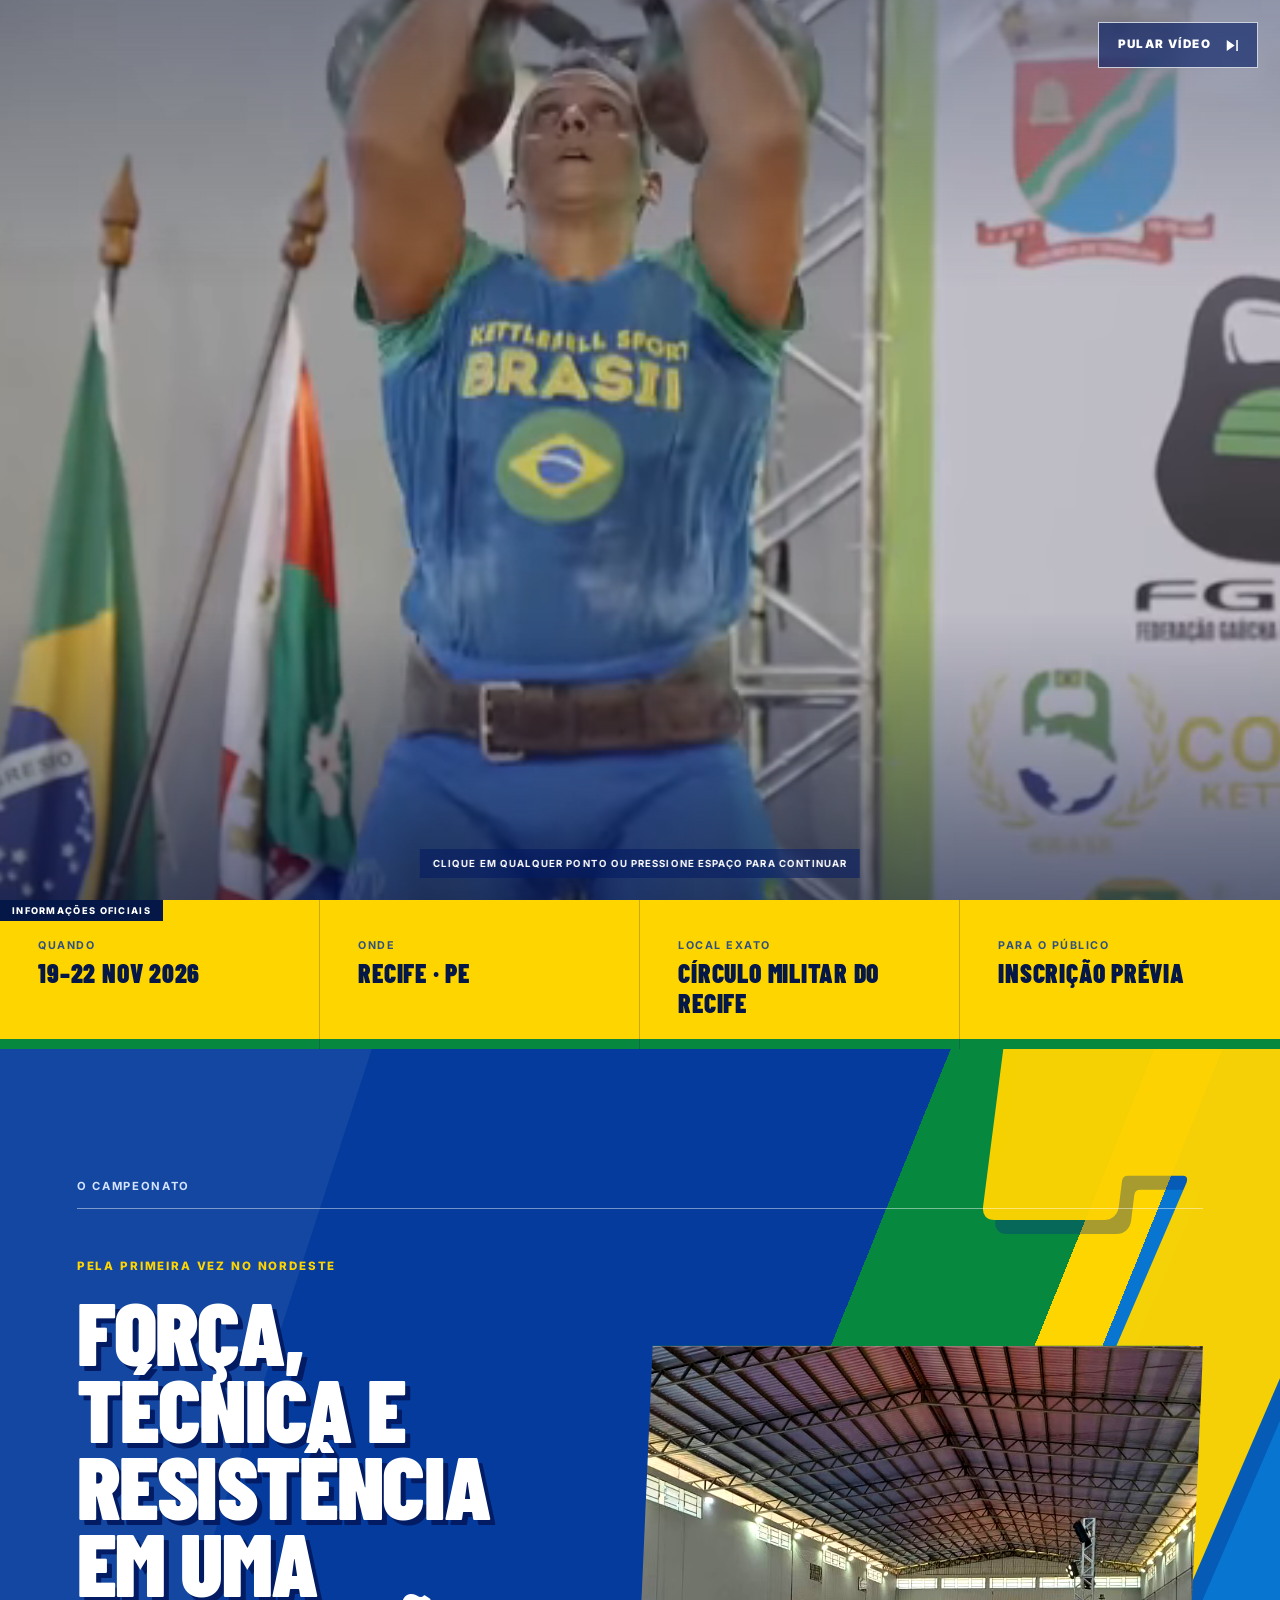
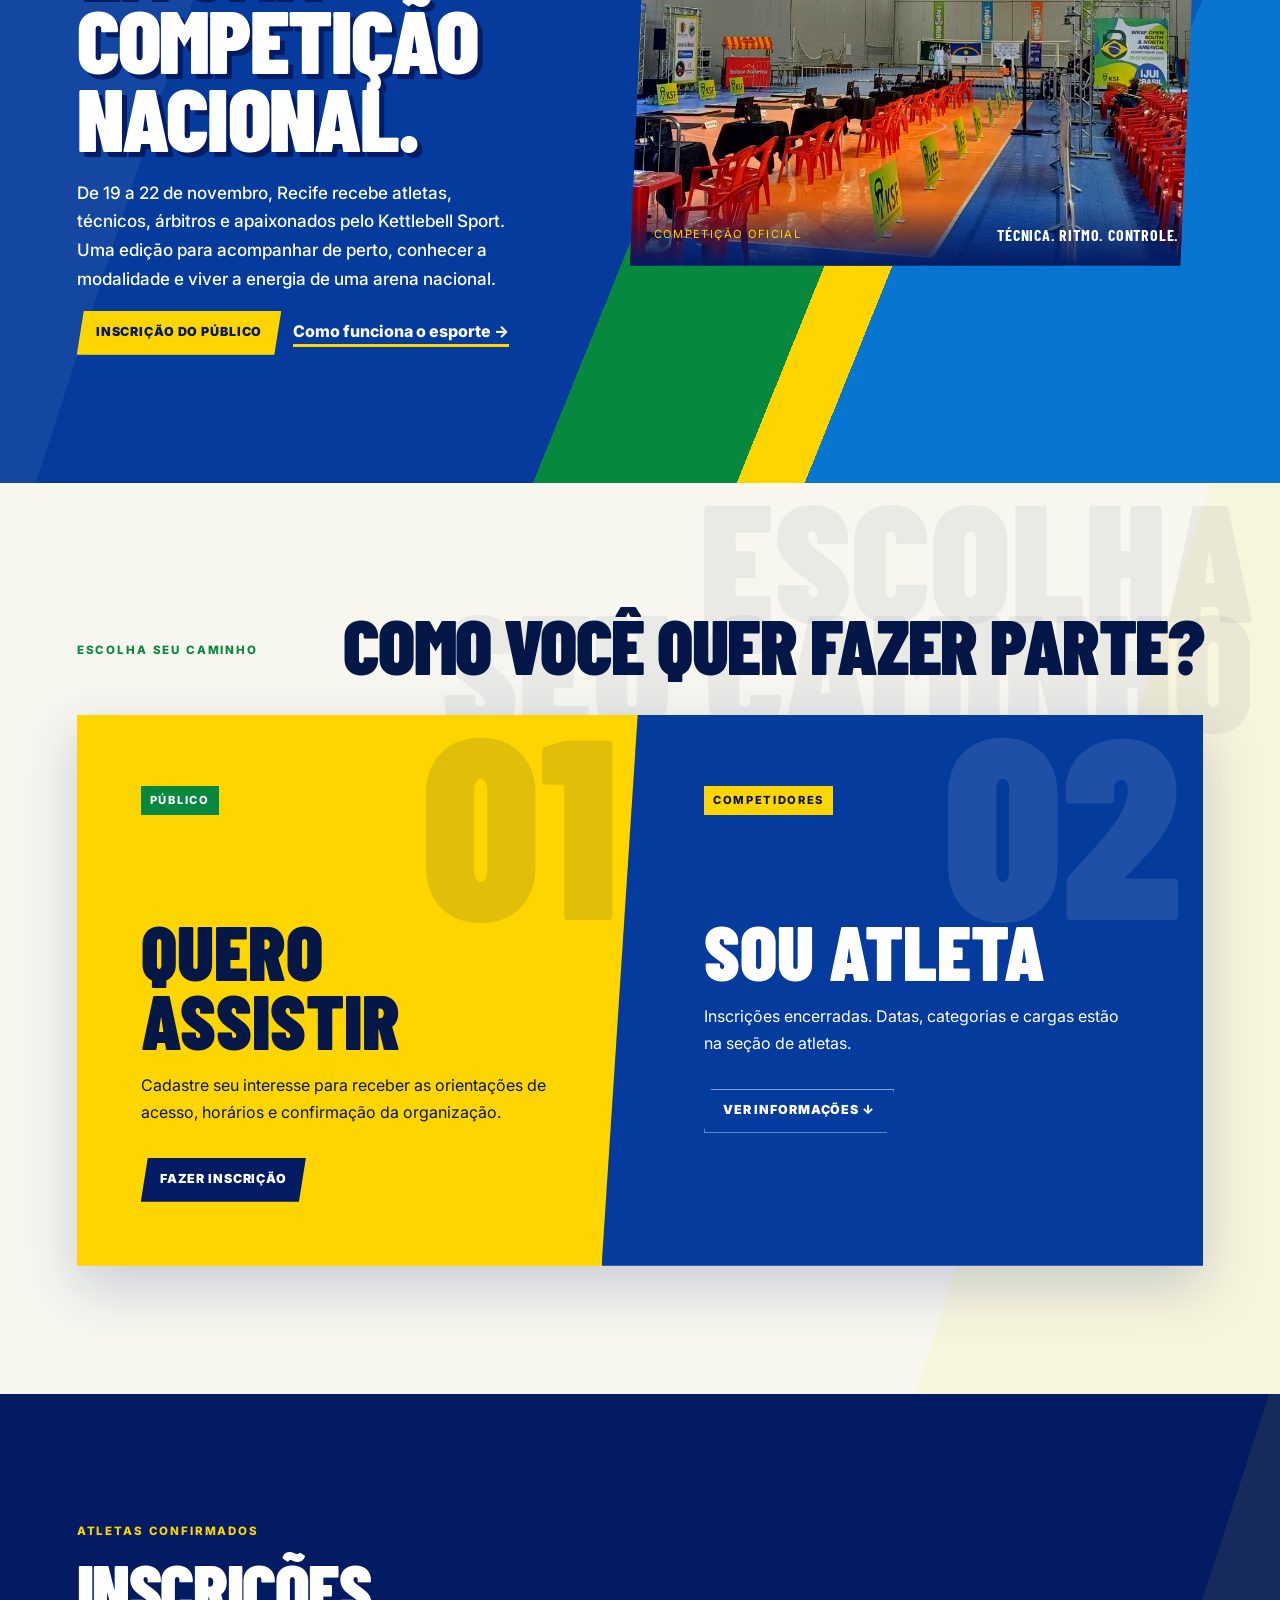
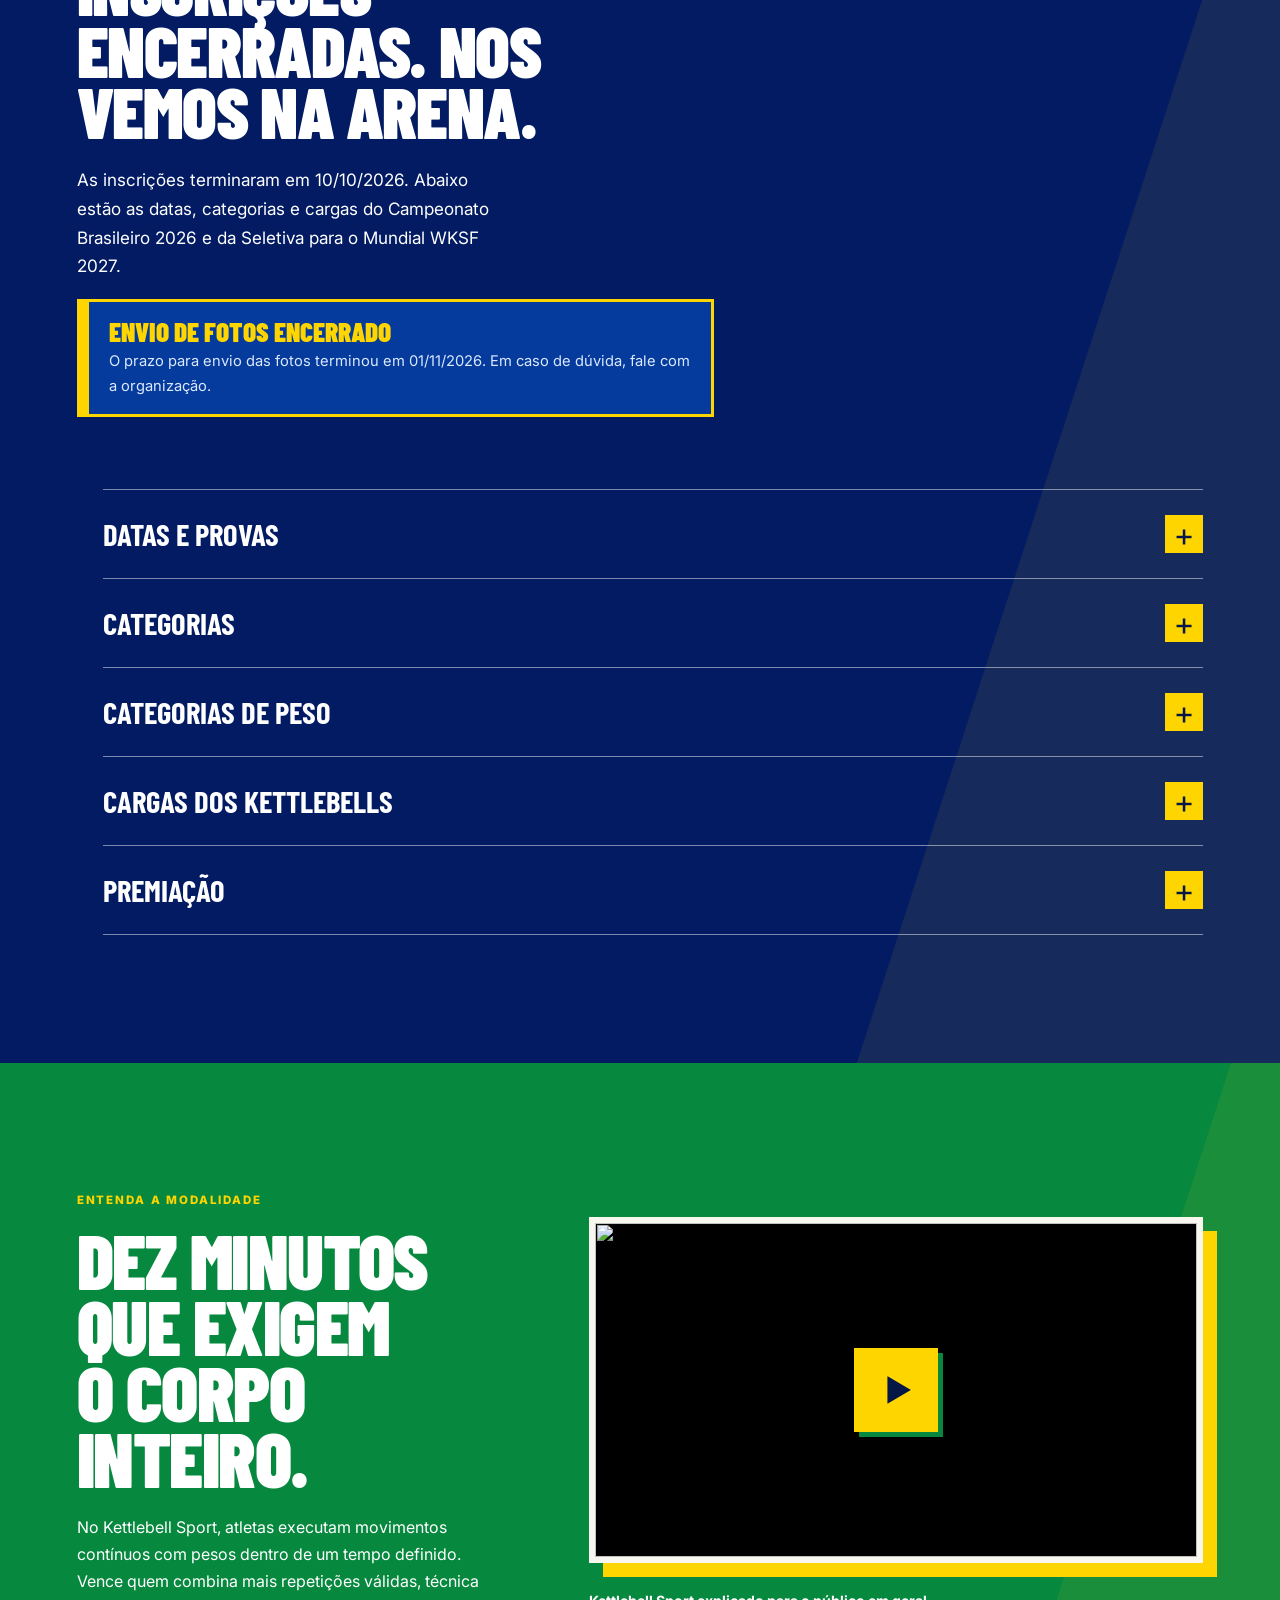
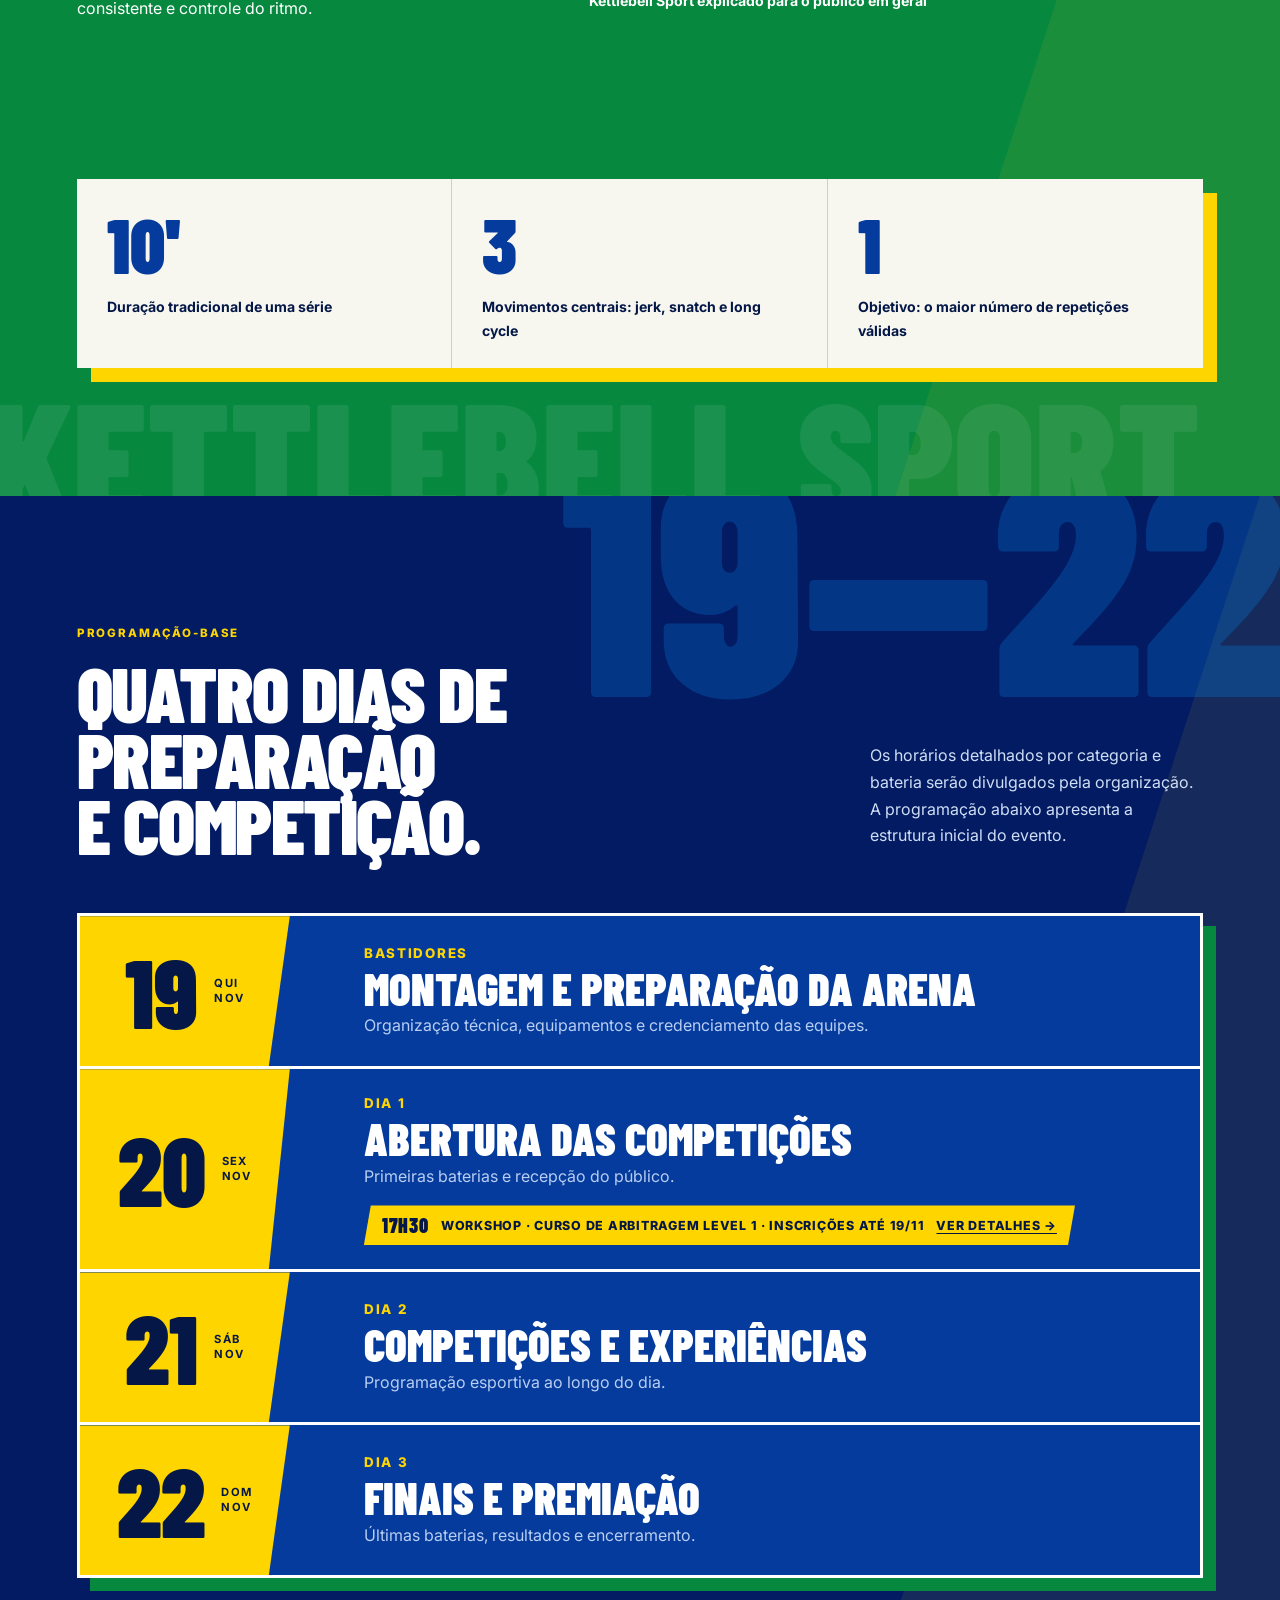
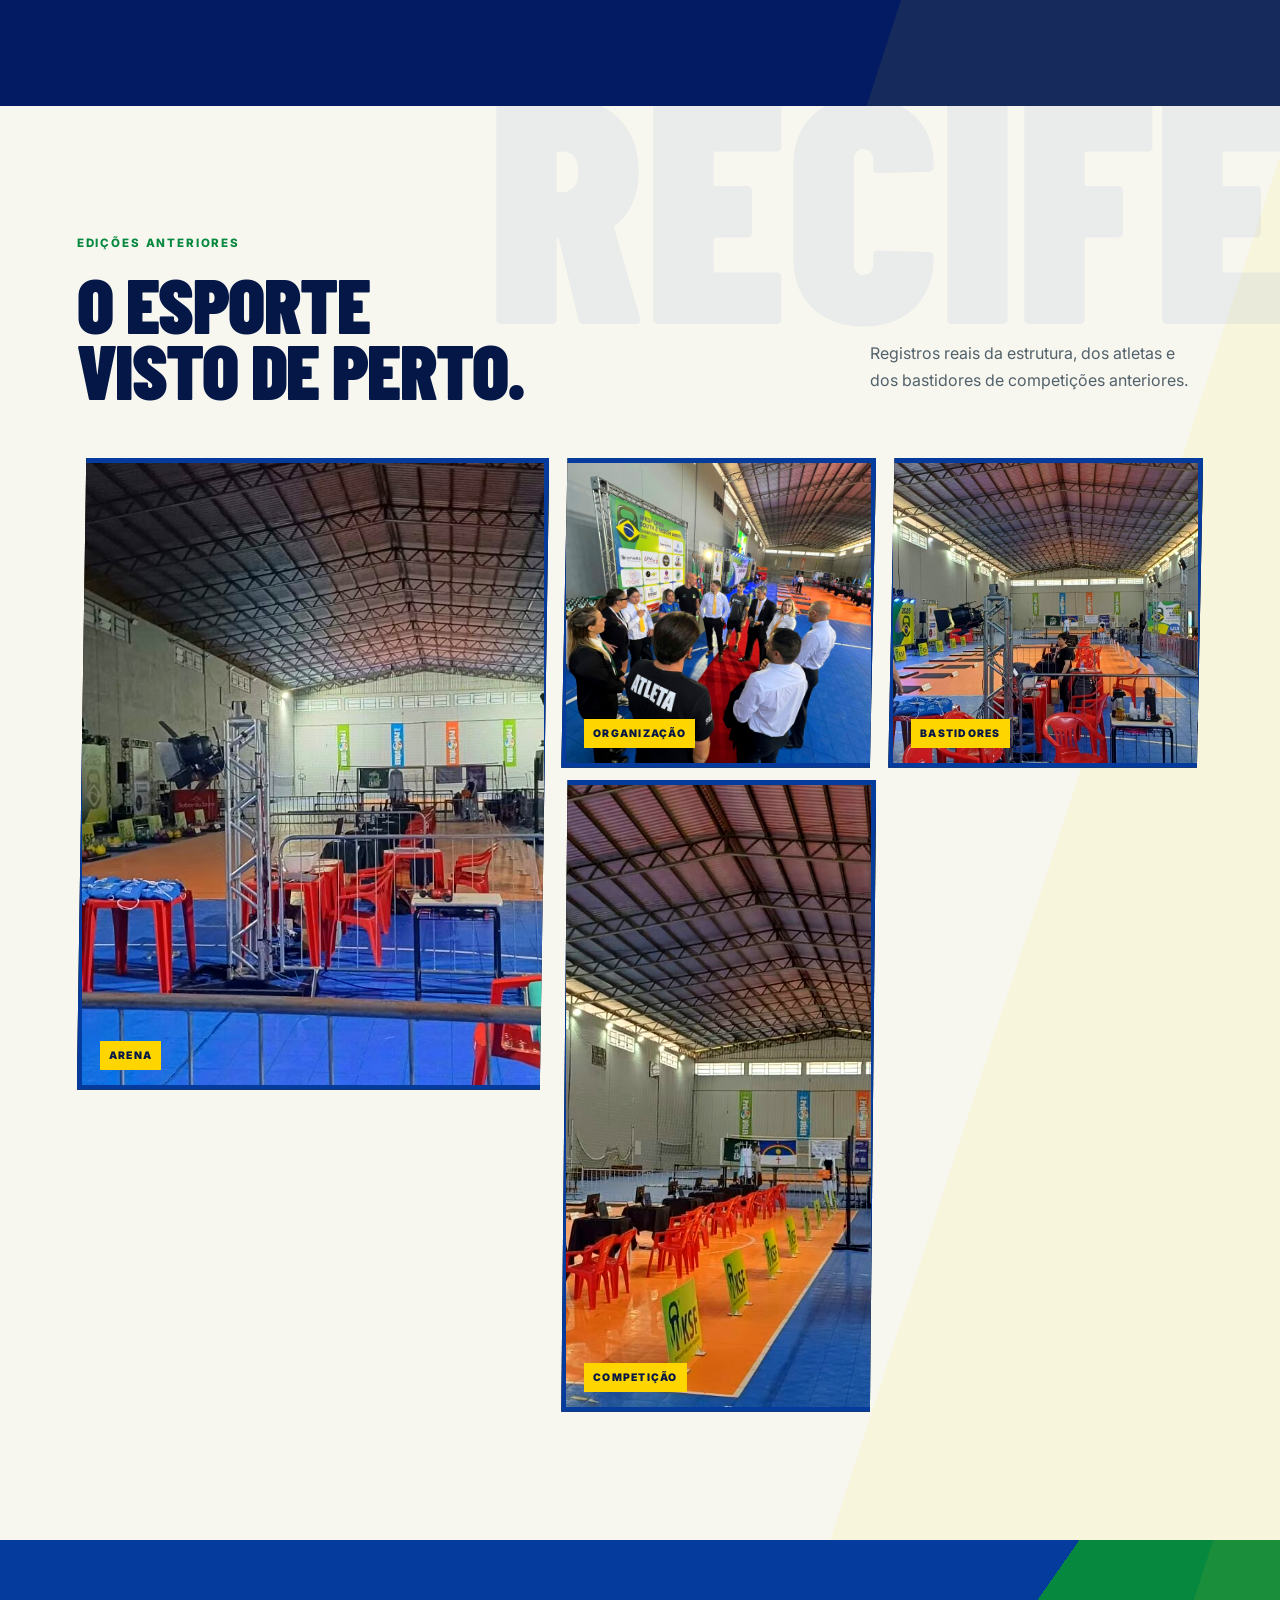
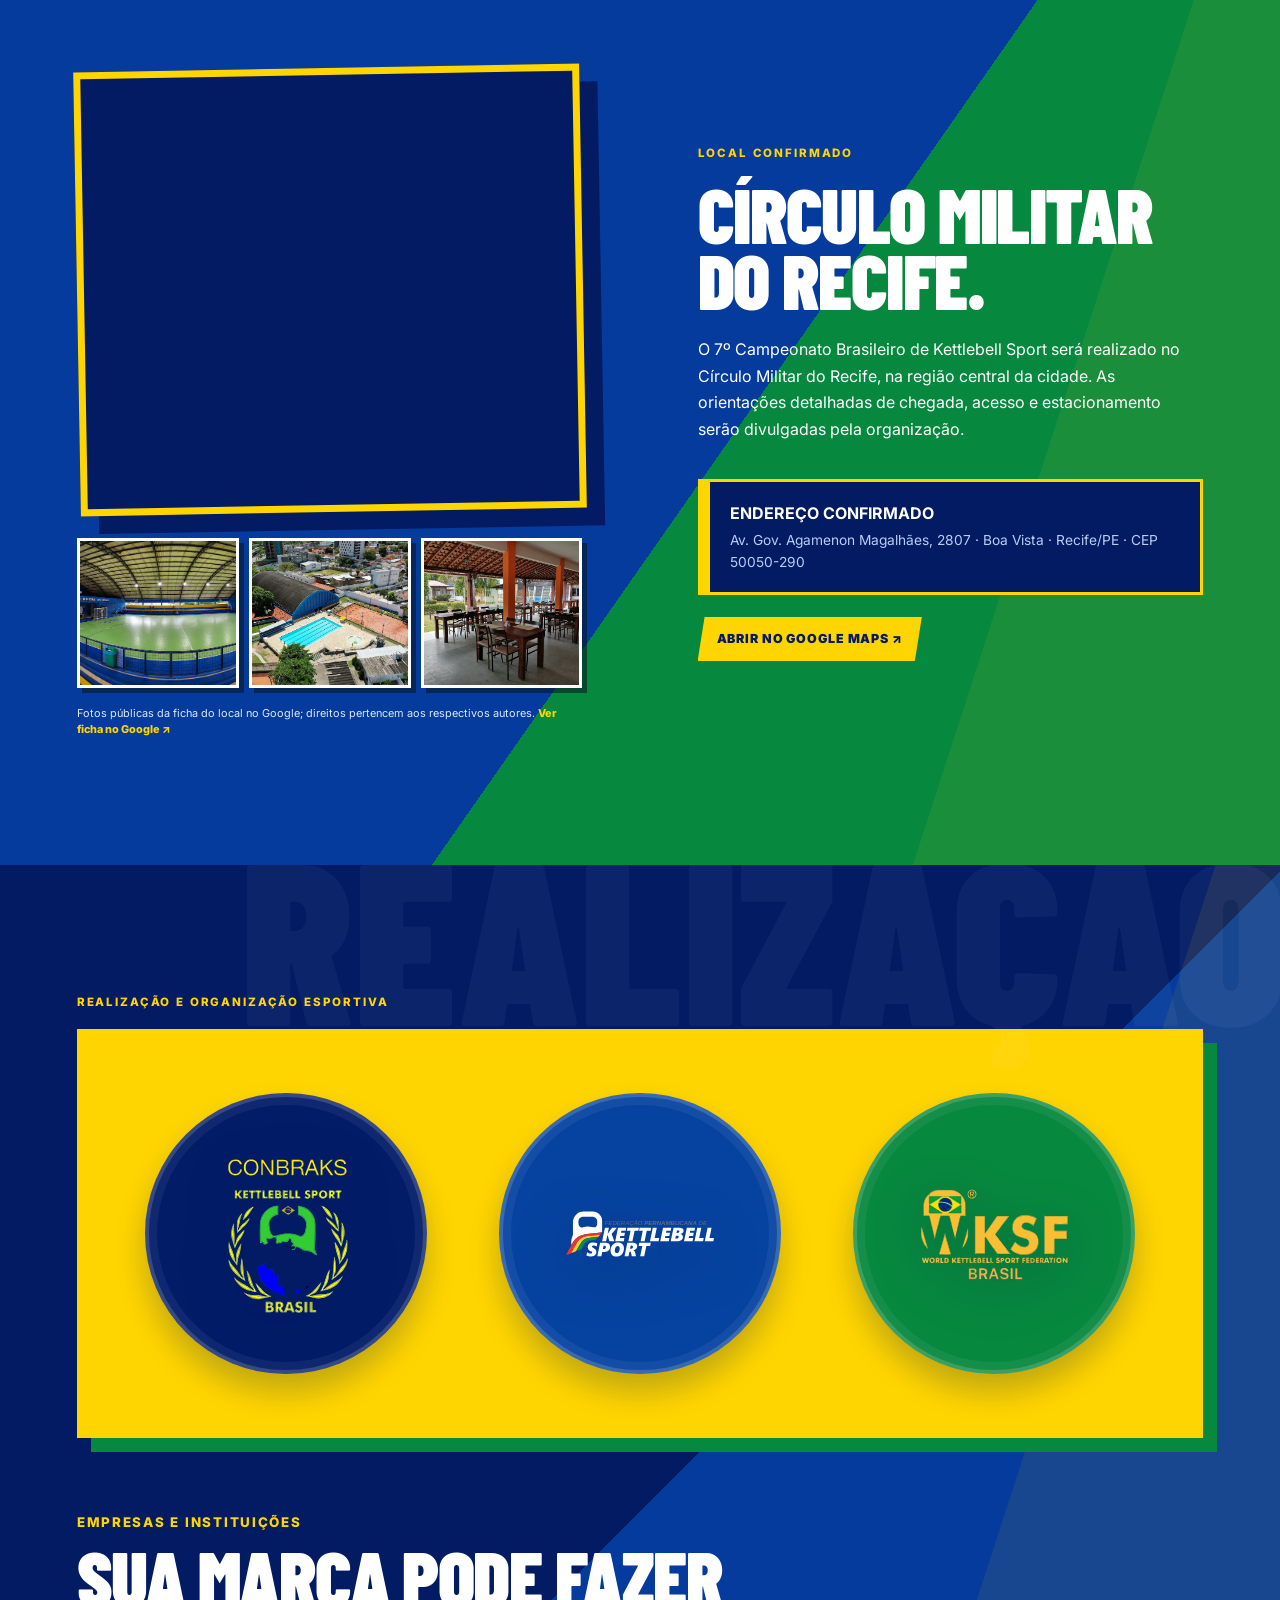
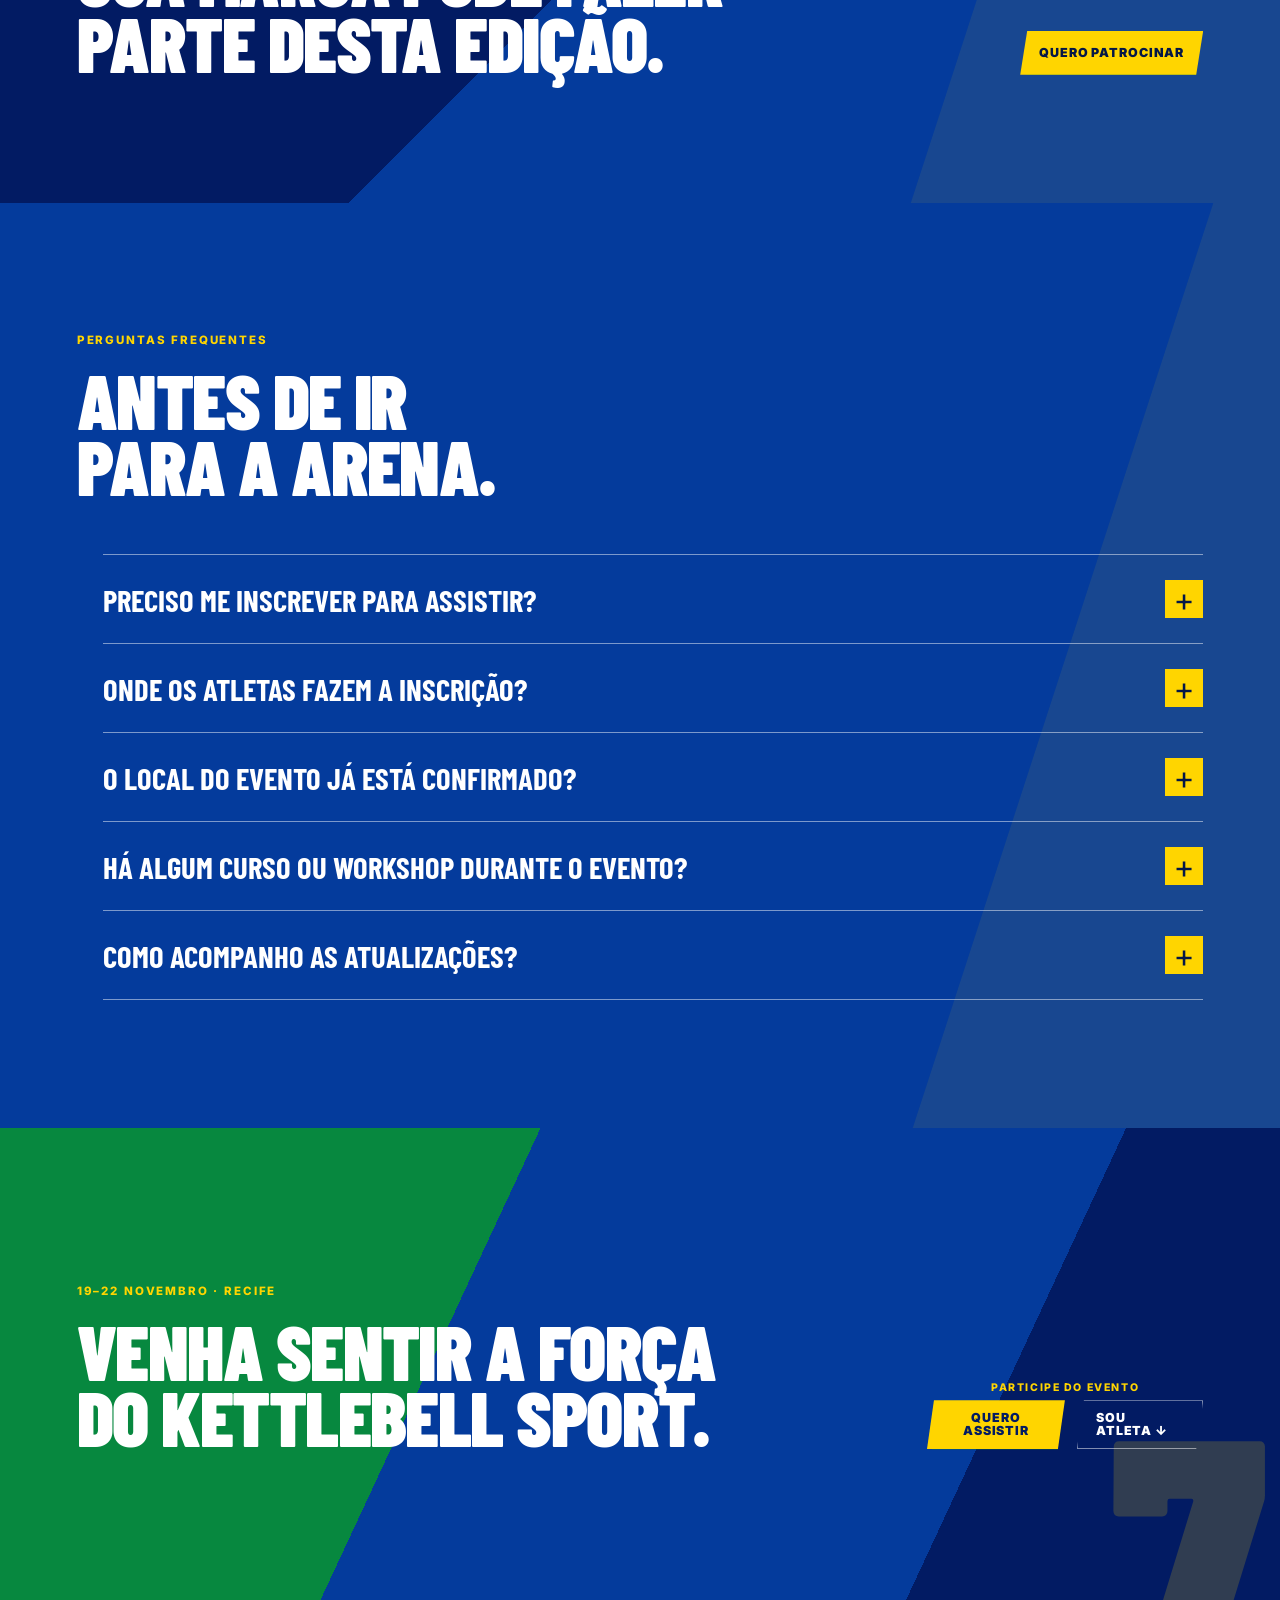
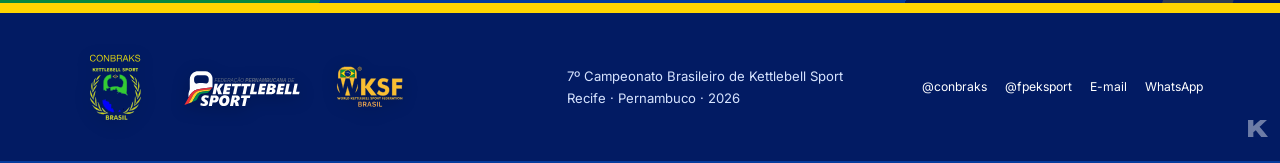
==== index.html @ 19384468 "update" ====
<!doctype html>
<html lang="pt-BR">
<head>
  <meta charset="utf-8">
  <meta name="viewport" content="width=device-width, initial-scale=1, viewport-fit=cover">
  <meta name="theme-color" content="#043b9c">
  <meta name="description" content="Site oficial do 7º Campeonato Brasileiro de Kettlebell Sport — Recife, 19 a 22 de novembro de 2026.">
  <title>7º Campeonato Brasileiro de Kettlebell Sport | Recife 2026</title>
  <link rel="preconnect" href="https://fonts.googleapis.com">
  <link rel="preconnect" href="https://fonts.gstatic.com" crossorigin>
  <link href="https://fonts.googleapis.com/css2?family=Barlow+Condensed:wght@500;600;700;800;900&family=Inter:wght@400;500;600;700&display=swap" rel="stylesheet">
  <link rel="preload" as="image" href="assets/opening/background.webp" fetchpriority="high">
  <link rel="preload" as="image" href="assets/opening/background-foreground-transparent.webp">
  <link rel="preload" as="image" href="assets/opening/otimizados/01-titulo.png">
  <link rel="icon" type="image/svg+xml" href="data:image/svg+xml,%3Csvg xmlns='http://www.w3.org/2000/svg' viewBox='0 0 64 64'%3E%3Crect width='64' height='64' rx='12' fill='%2307141f'/%3E%3Cpath d='M15 14h36L31 52H18l17-27H15z' fill='%23ffd20a'/%3E%3C/svg%3E">
  <link rel="stylesheet" href="styles.css?v=20261026a">
  <script>document.documentElement.classList.add('js');
  // Ao atualizar a página (F5), sempre volta para o topo.
  try {
    if ('scrollRestoration' in history) history.scrollRestoration = 'manual';
    var nav = performance.getEntriesByType('navigation')[0];
    if (nav && nav.type === 'reload') {
      if (location.hash) history.replaceState(null, '', location.pathname + location.search);
      window.scrollTo(0, 0);
      window.addEventListener('load', function () { window.scrollTo(0, 0); });
    }
  } catch (_) {}
  </script>
</head>
<body class="intro-active">
  <section class="video-intro" id="videoIntro" aria-label="Vídeo de introdução do evento">
    <video class="video-intro__media" id="videoIntroMedia" autoplay muted loop playsinline preload="auto">
      <source src="assets/videos/intro-hero.webm" type="video/webm">
      <source src="assets/videos/intro-hero.mp4" type="video/mp4">
    </video>
    <div class="video-intro__shade" aria-hidden="true"></div>
    <button class="video-intro__skip" id="videoIntroSkip" type="button" aria-label="Pular vídeo de introdução">
      <span>Pular vídeo</span>
      <svg viewBox="0 0 24 24" aria-hidden="true"><path d="M6 5v14l10-7zM18 5h2v14h-2z"/></svg>
    </button>
    <p class="video-intro__hint">Clique em qualquer ponto ou pressione espaço para continuar</p>
  </section>
  <a class="skip-link" href="#conteudo">Pular para o conteúdo</a>

  <header class="site-header" id="siteHeader" data-tone="white">
    <button class="menu-toggle" type="button" aria-expanded="false" aria-controls="siteNav"><span></span><span></span><span></span><span class="sr-only">Abrir menu</span></button>
    <nav class="site-nav" id="siteNav" aria-label="Navegação principal">
      <a href="#evento">O evento</a>
      <a href="#entenda">Entenda a modalidade</a>
      <a href="#programacao">Programação</a>
      <a href="#experiencias" hidden data-temp-hidden>Experiências</a>
      <a href="#local">Local</a>
      <a href="#duvidas">Dúvidas</a>
    </nav>
    <div class="header-participation">
      <span class="participation-label">Participe do evento</span>
      <div class="header-actions">
        <button class="button button--yellow" type="button" data-open-registration>Quero assistir</button>
        <a class="button button--ghost" href="#atletas">Sou atleta ↓</a>
      </div>
    </div>
  </header>

  <section class="opening" id="inicio" aria-labelledby="event-title" data-header-tone="blue">
    <h1 id="event-title" class="sr-only">7º Campeonato Brasileiro de Kettlebell Sport</h1>
    <p class="sr-only">Recife, a capital do Kettlebell Sport 2026. De 19 a 22 de novembro de 2026, em Recife, Pernambuco.</p>

    <img class="opening__visual" src="assets/opening/background.webp" alt="Vista aérea do centro histórico do Recife e do Rio Capibaribe ao entardecer" width="3840" height="2160" fetchpriority="high" decoding="sync">
    <video class="opening__video" id="openingVideo" muted loop playsinline preload="auto" aria-hidden="true">
      <source src="assets/videos/intro-hero.webm" type="video/webm">
      <source src="assets/videos/intro-hero.mp4" type="video/mp4">
    </video>
    <img class="opening__foreground" src="assets/opening/background-foreground-transparent.webp" alt="" width="3840" height="2160" aria-hidden="true" decoding="async">
    <div class="opening__water" aria-hidden="true"><span></span><i></i></div>

      <button class="opening__sponsor-tab" type="button" data-open-sponsor aria-haspopup="dialog" aria-label="Patrocinador e expositor">
        <span class="opening__sponsor-tab__handle" aria-hidden="true">◂</span>
        <span class="opening__sponsor-tab__label">PATROCINADOR / EXPOSITOR</span>
      </button>

      <button class="opening__workshop-tab" type="button" data-open-workshop aria-haspopup="dialog" aria-label="Workshop de arbitragem CONBRAKS Level 1">
        <span class="opening__workshop-tab__label">WORKSHOP · ARBITRAGEM</span>
        <span class="opening__workshop-tab__handle" aria-hidden="true">▸</span>
      </button>

    <div class="opening__stage">
      <div class="opening__layer opening__layer--title" aria-hidden="true"><img src="assets/opening/otimizados/01-titulo.png" alt="" width="1278" height="373"></div>
      <div class="opening__shimmer" aria-hidden="true"><img src="assets/opening/otimizados/01-titulo.png" alt="" width="1278" height="373"></div>
      <div class="opening__layer opening__layer--city" aria-hidden="true"><img src="assets/opening/otimizados/02-recife-capital.png" alt="" width="596" height="130"></div>
      <div class="opening__layer opening__layer--date" aria-hidden="true"><img src="assets/opening/otimizados/03-data-evento.png" alt="" width="408" height="132"></div>
      <div class="opening__layer opening__layer--place" aria-hidden="true"><span class="opening__place-label">CÍRCULO MILITAR DO RECIFE</span></div>
      <a class="opening__layer opening__layer--url opening__url-link" href="https://www.conbraks.com.br/" target="_blank" rel="noopener" aria-label="Acessar o site CONBRAKS"><img src="assets/opening/otimizados/05-url-conbraks.png" alt="CONBRAKS.com.br" width="481" height="65"></a>
      <button class="opening__layer opening__layer--compass opening__info-trigger" type="button" tabindex="-1" aria-hidden="true" aria-label="Mostrar Recife, capital do Kettlebell Sport"><img src="assets/opening/otimizados/07-icone-rosa-dos-ventos.png" alt="" width="141" height="127"></button>
      <button class="opening__layer opening__layer--calendar opening__info-trigger" type="button" tabindex="-1" aria-hidden="true" aria-label="Mostrar a data do evento"><img src="assets/opening/otimizados/08-icone-calendario.png" alt="" width="121" height="116"></button>
      <button class="opening__layer opening__layer--pin opening__info-trigger" type="button" tabindex="-1" aria-hidden="true" aria-label="Mostrar o local do evento"><img src="assets/opening/otimizados/09-icone-localizacao.png" alt="" width="86" height="114"></button>
      <button class="opening__layer opening__layer--globe opening__info-trigger" type="button" tabindex="-1" aria-hidden="true" aria-label="Mostrar o endereço do evento"><img src="assets/opening/otimizados/10-icone-globo.png" alt="" width="104" height="111"></button>
      <div class="opening__cta" aria-label="Participe do evento">
        <button class="button button--yellow" type="button" data-open-registration>Quero assistir</button>
        <a class="button button--ghost" href="#atletas">Sou atleta ↓</a>
      </div>
      <a class="opening__enter" href="#conteudo"><span>Conheça o evento</span><b aria-hidden="true">↓</b></a>
    </div>
  </section>

  <main id="conteudo">
    <section class="event-strip" aria-label="Informações principais" data-header-tone="blue">
      <div><small>Quando</small><strong>19–22 NOV 2026</strong></div>
      <div><small>Onde</small><strong>RECIFE · PE</strong></div>
      <div><small>Local exato</small><strong>CÍRCULO MILITAR DO RECIFE</strong></div>
      <div><small>Para o público</small><strong>INSCRIÇÃO PRÉVIA</strong></div>
    </section>

    <section class="section section--intro" id="evento" data-header-tone="white">
      <div class="section-label"><span>O campeonato</span></div>
      <div class="intro-grid">
        <div class="intro-copy reveal">
          <p class="eyebrow">Pela primeira vez no Nordeste</p>
          <h2>Força, técnica e resistência em uma competição nacional.</h2>
          <p>De 19 a 22 de novembro, Recife recebe atletas, técnicos, árbitros e apaixonados pelo Kettlebell Sport. Uma edição para acompanhar de perto, conhecer a modalidade e viver a energia de uma arena nacional.</p>
          <div class="button-row">
            <button class="button button--yellow" type="button" data-open-registration>Inscrição do público</button>
            <a class="text-link" href="#entenda">Como funciona o esporte →</a>
          </div>
        </div>
        <figure class="photo-frame reveal">
          <img src="assets/fotos/foto-05.avif" alt="Atletas de Kettlebell Sport competindo em plataformas com arbitragem" width="1600" height="900" loading="lazy">
          <figcaption><span>Competição oficial</span><b>Técnica. Ritmo. Controle.</b></figcaption>
        </figure>
      </div>
    </section>

    <section class="section section--routes" aria-labelledby="participar-title" data-header-tone="blue">
      <div class="routes-heading reveal">
        <p class="eyebrow">Escolha seu caminho</p>
        <h2 id="participar-title">Como você quer fazer parte?</h2>
      </div>
      <div class="route-grid">
        <article class="route-card route-card--audience reveal">
          <span class="route-number">01</span>
          <p class="route-kicker">Público</p>
          <h3>Quero assistir</h3>
          <p>Cadastre seu interesse para receber as orientações de acesso, horários e confirmação da organização.</p>
          <button class="button button--dark" type="button" data-open-registration>Fazer inscrição</button>
        </article>
        <article class="route-card route-card--athlete reveal">
          <span class="route-number">02</span>
          <p class="route-kicker">Competidores</p>
          <h3>Sou atleta</h3>
          <p data-photo-after-text="Inscrições encerradas. Datas, categorias e cargas estão na seção de atletas.">Inscrições encerradas. Atleta confirmado? Envie sua foto para as artes do evento.</p>
          <a class="button button--outline-light" href="#atletas" data-photo-after-text="Ver informações ↓">Enviar minha foto ↓</a>
        </article>
      </div>
    </section>

    <section class="section section--athletes" id="atletas" aria-labelledby="atletas-title" data-header-tone="white">
      <div class="athletes-head athletes-head--photo reveal">
        <div class="athletes-head__copy">
          <p class="eyebrow">Atletas confirmados</p>
          <h2 id="atletas-title" data-photo-after-text="Inscrições encerradas. Nos vemos na arena.">Inscrições encerradas. <span>Agora é a hora da sua foto.</span></h2>
          <p data-photo-after-text="As inscrições terminaram em 10/10/2026. Abaixo estão as datas, categorias e cargas do Campeonato Brasileiro 2026 e da Seletiva para o Mundial WKSF 2027.">Estamos preparando os posts que apresentam ao Brasil os atletas confirmados do 7º Brasileiro. <b>Sua foto. Sua cidade. Sua história.</b> Envie até <b>01/11</b> e faça parte dessa apresentação.</p>
          <button class="button button--yellow" type="button" data-athlete-cta aria-haspopup="dialog">Quero me inscrever como atleta</button>
          <div class="athletes-closed" data-photo-closed hidden><b>Envio de fotos encerrado</b><span>O prazo para envio das fotos terminou em 01/11/2026. Em caso de dúvida, fale com a organização.</span></div>
          <div class="athletes-closed" data-athlete-closed hidden><b>Inscrições encerradas</b><span>O período de inscrições terminou em 10/10/2026. Em caso de dúvida, fale com a organização.</span></div>
        </div>
        <figure class="athletes-photo" data-photo-only>
          <img src="assets/inscricao/exemplo-foto-rack.webp" alt="Exemplo de foto: atleta de corpo inteiro segurando dois kettlebells em posição de rack" width="733" height="917" loading="lazy">
          <button class="button button--yellow athletes-photo__cta" type="button" data-photo-cta aria-haspopup="dialog">Enviar minha foto ↗</button>
        </figure>
      </div>
      <div class="athletes-grid" hidden data-temp-hidden>
        <div class="reveal">
          <h3>Valores por prova</h3>
          <ol class="lot-list">
            <li data-lot-until="2026-08-31"><b>1º lote</b><span>até 31/08</span><strong>R$ 230</strong></li>
            <li data-lot-until="2026-09-20"><b>2º lote</b><span>até 20/09</span><strong>R$ 250</strong></li>
            <li data-lot-until="2026-10-10"><b>3º lote</b><span>até 10/10</span><strong>R$ 270</strong></li>
          </ol>
          <p class="athletes-note">Valor por prova e modalidade. Para o Brasileiro + Seletiva Mundial 2027, some a taxa única de R$ 150 por atleta, independente do número de provas. Parcelamento em até 10x no cartão (com juros) pelo WhatsApp da organização.</p>
          <p class="athletes-note" data-lots-closed hidden><b>Inscrições encerradas em 10/10/2026.</b> Em caso de dúvida, fale com a organização.</p>
        </div>
        <ol class="steps reveal">
          <li><span><b>Preencha a ficha</b>Preencha todos os dados com atenção, confira o resumo e envie.</span></li>
          <li><span><b>Salve o resumo</b>Guarde o resumo com seus dados exibido ao final do preenchimento.</span></li>
          <li><span><b>Pague via Pix</b>Chave CNPJ 53.107.237/0001-32, em nome da Confederação Brasileira de Kettlebell Sport – CONBRAKS.</span></li>
          <li><span><b>Envie o comprovante</b>Pelo WhatsApp <a class="text-link" href="https://wa.me/5555999765702" target="_blank" rel="noopener">(55) 99976-5702</a> (Christian Thier). Inscrição não paga até o prazo é excluída.</span></li>
        </ol>
      </div>
      <div class="faq-list athlete-detail reveal">
        <details><summary>Datas e provas<span>+</span></summary>
          <ul>
            <li><b>19/11 (qui)</b> · Pesagem e credenciamento, 15h–20h</li>
            <li><b>20/11 (sex)</b> · Pesagem 8h–9h30 · Abertura 10h · TALC e Biathlon (masc. e fem.) 13h</li>
            <li><b>21/11 (sáb)</b> · Pesagem 8h–9h · OALC, Snatch Only e Snatch 12min (masc. e fem.) 9h</li>
            <li><b>22/11 (dom)</b> · Pesagem 8h–9h · Maratona (1h) · masc. e fem. · 9h</li>
          </ul>
        </details>
        <details><summary>Categorias<span>+</span></summary>
          <ul>
            <li><b>Brasileiro + Seletiva Mundial 2027:</b> Disable, Under 15, Under 18, Amador, Master e Elite.</li>
            <li><b>Só Brasileiro 2026:</b> Under 6, 9, 12 e 15, Iniciante, Pré-Amador, Amador, Master e Elite.</li>
            <li>Quem se inscreve só no Brasileiro não concorre à classificação para a Seletiva do Mundial 2027.</li>
            <li>Classificação por coeficientes (regulamento WKSF). Categorias com menos de 3 atletas são unidas à de peso acima ou abaixo.</li>
          </ul>
        </details>
        <details><summary>Categorias de peso<span>+</span></summary>
          <ul>
            <li><b>TALC e Biathlon 10min · masc.:</b> até 63, 68, 74, 80, 87, 95 kg e acima de 95 kg.</li>
            <li><b>TALC e Biathlon 10min · fem.:</b> até 52, 58, 65, 75 kg e acima de 75 kg.</li>
            <li><b>TALC e Biathlon U15/U18 · masc.:</b> até 52, 62, 72 kg e acima de 72 kg. <b>Fem.:</b> até 48, 58 kg e acima de 58 kg.</li>
            <li><b>OALC, Snatch Only 10min, Snatch 12min e Meia Maratona (30min) · masc.:</b> até 74, 87 kg e acima de 87 kg. <b>Fem.:</b> até 58, 65 kg e acima de 65 kg.</li>
            <li><b>Mesmas provas, U18:</b> masc. até 62 kg e acima; fem. até 58 kg e acima. <b>U15:</b> masc. até 52 kg e acima; fem. até 48 kg e acima.</li>
            <li>Se não bater o peso da ficha na pesagem, é possível migrar para a categoria acima ou abaixo mediante nova taxa de inscrição.</li>
          </ul>
        </details>
        <details><summary>Cargas dos kettlebells<span>+</span></summary>
          <ul>
            <li><b>Masculino:</b> Iniciante 16 kg*, Pré-Amador 20 kg*, Disable 16 kg, Under 15 16 kg (TALC/Biathlon/OALC/Military Snatch), Under 18 24 kg (TALC/Biathlon/OALC/Military Snatch), Amador 24 kg, Master 24 kg (16 kg para +60 anos), Elite 32 kg.</li>
            <li><b>Feminino:</b> Iniciante 8 kg*, Pré-Amador 12 kg*, Disable 8 kg, Under 15 12 kg (TALC/Biathlon/OALC/Military Snatch), Under 18 16 kg (TALC/Biathlon/OALC/Military Snatch), Amadora 16 kg, Master 16 kg (12 kg para +55 anos), Elite 20 e 24 kg.</li>
            <li><b>Crianças (só Brasileiro):</b> Under 6 2/4/6 kg, Under 9 4/6/8 kg, Under 12 6/8/12 kg, Under 15 8/12/16 kg.</li>
            <li>* Apenas Campeonato Brasileiro.</li>
          </ul>
        </details>
        <details><summary>Premiação<span>+</span></summary>
          <p>1º, 2º e 3º colocados de cada categoria e modalidade recebem medalha e certificado. Todos os atletas recebem certificado de participação e colocação. Quem obtiver o índice para o Mundial WKSF 2027 recebe certificado de classificação.</p>
        </details>
      </div>
    </section>

    <section class="section section--sport" id="entenda" data-header-tone="yellow">
      <div class="sport-copy reveal">
        <p class="eyebrow">Entenda a modalidade</p>
        <h2>Dez minutos que exigem o corpo inteiro.</h2>
        <p>No Kettlebell Sport, atletas executam movimentos contínuos com pesos dentro de um tempo definido. Vence quem combina mais repetições válidas, técnica consistente e controle do ritmo.</p>
      </div>
      <div class="sport-video reveal" id="sportVideo" data-video-id="84U-6PaxbOI">
        <div class="sport-video__frame">
          <a class="sport-video__poster" href="https://youtu.be/84U-6PaxbOI" target="_blank" rel="noopener" aria-label="Assistir ao vídeo sobre Kettlebell Sport no YouTube">
            <img src="https://i.ytimg.com/vi/84U-6PaxbOI/hqdefault.jpg" alt="" width="480" height="360" loading="lazy">
            <span class="sport-video__play" aria-hidden="true">▶</span>
          </a>
          <div id="sportVideoPlayer"></div>
          <button class="sport-video__sound" type="button" hidden aria-label="Ativar o som do vídeo"><span></span></button>
        </div>
        <div class="sport-video__bar">
          <span>Kettlebell Sport explicado para o público em geral</span>
          <button class="sport-video__fs" type="button" hidden aria-label="Ver o vídeo em tela cheia">⛶ Tela cheia</button>
        </div>
      </div>
      <div class="sport-facts reveal">
        <article><strong>10'</strong><span>Duração tradicional de uma série</span></article>
        <article><strong>3</strong><span>Movimentos centrais: jerk, snatch e long cycle</span></article>
        <article><strong>1</strong><span>Objetivo: o maior número de repetições válidas</span></article>
      </div>
    </section>

    <section class="section section--schedule" id="programacao" data-header-tone="white">
      <div class="section-heading reveal">
        <div><p class="eyebrow">Programação-base</p><h2>Quatro dias de preparação e competição.</h2></div>
        <p>Os horários detalhados por categoria e bateria serão divulgados pela organização. A programação abaixo apresenta a estrutura inicial do evento.</p>
      </div>
      <div class="schedule-list">
        <article class="schedule-day reveal"><time datetime="2026-11-19"><b>19</b><span>QUI<br>NOV</span></time><div><small>Bastidores</small><h3>Montagem e preparação da arena</h3><p>Organização técnica, equipamentos e credenciamento das equipes.</p></div></article>
        <article class="schedule-day reveal"><time datetime="2026-11-20"><b>20</b><span>SEX<br>NOV</span></time><div><small>Dia 1</small><h3>Abertura das competições</h3><p>Primeiras baterias e recepção do público.</p><a class="schedule-seal" href="#workshop" data-open-workshop aria-haspopup="dialog"><b>17h30</b><span>Workshop · Curso de arbitragem Level 1 · inscrições até 19/11</span><em>Ver detalhes →</em></a></div></article>
        <article class="schedule-day reveal"><time datetime="2026-11-21"><b>21</b><span>SÁB<br>NOV</span></time><div><small>Dia 2</small><h3>Competições e experiências</h3><p>Programação esportiva ao longo do dia.</p></div></article>
        <article class="schedule-day reveal"><time datetime="2026-11-22"><b>22</b><span>DOM<br>NOV</span></time><div><small>Dia 3</small><h3>Finais e premiação</h3><p>Últimas baterias, resultados e encerramento.</p></div></article>
      </div>
    </section>

    <!-- OCULTO ATÉ CONFIRMAR: remova o atributo hidden (e data-temp-hidden) desta seção, do link "Experiências" no menu e da pergunta do FAQ para exibir de novo -->
    <section class="section section--experiences" id="experiencias" data-header-tone="yellow" hidden data-temp-hidden>
      <div class="section-heading reveal">
        <div><p class="eyebrow">Muito além da competição</p><h2>Ideias para ampliar a experiência do evento.</h2></div>
        <p>As propostas abaixo ainda estão em avaliação e aparecem nesta versão para visualização e decisão da organização.</p>
      </div>
      <div class="experience-grid">
        <article class="experience-card experience-card--bike reveal">
          <span class="status-chip">Proposta em avaliação</span>
          <div class="experience-icon" aria-hidden="true">◉</div>
          <p class="eyebrow">Ponto do ciclista</p>
          <h3>Uma parada para recuperar o fôlego e entrar na torcida.</h3>
          <p>Área de apoio para ciclistas de rua com água, frutas, descanso e a possibilidade de acompanhar as provas durante a parada.</p>
          <ul><li>Hidratação e frutas</li><li>Área para bicicletas</li><li>Acesso ao campeonato</li></ul>
        </article>
        <article class="experience-card experience-card--music reveal">
          <span class="status-chip">Proposta em avaliação</span>
          <div class="experience-icon" aria-hidden="true">ϟ</div>
          <p class="eyebrow">Programação musical</p>
          <h3>Rock para manter a energia entre as provas.</h3>
          <p>Apresentações de bandas em horários compatíveis com a competição, criando momentos de convivência para atletas e público.</p>
          <ul><li>Bandas convidadas</li><li>Intervalos musicais</li><li>Área de convivência</li></ul>
        </article>
      </div>
    </section>

    <section class="section section--gallery" aria-labelledby="gallery-title" data-header-tone="blue">
      <div class="section-heading reveal"><div><p class="eyebrow">Edições anteriores</p><h2 id="gallery-title">O esporte visto de perto.</h2></div><p>Registros reais da estrutura, dos atletas e dos bastidores de competições anteriores.</p></div>
      <div class="gallery-grid">
        <button class="gallery-item gallery-item--wide reveal" type="button" data-gallery-src="assets/fotos/foto-02.avif" aria-label="Ampliar foto da arena"><img src="assets/fotos/foto-02.avif" alt="Arena de competição montada" width="1600" height="900" loading="lazy"><span>Arena</span></button>
        <button class="gallery-item reveal" type="button" data-gallery-src="assets/fotos/foto-01.avif" aria-label="Ampliar foto da recepção"><img src="assets/fotos/foto-01.avif" alt="Recepção e organização do evento" width="1440" height="1920" loading="lazy"><span>Organização</span></button>
        <button class="gallery-item reveal" type="button" data-gallery-src="assets/fotos/foto-03.avif" aria-label="Ampliar foto dos bastidores"><img src="assets/fotos/foto-03.avif" alt="Bastidores da montagem" width="1600" height="900" loading="lazy"><span>Bastidores</span></button>
        <button class="gallery-item gallery-item--wide reveal" type="button" data-gallery-src="assets/fotos/foto-05.avif" aria-label="Ampliar foto dos atletas"><img src="assets/fotos/foto-05.avif" alt="Atletas em competição" width="1600" height="900" loading="lazy"><span>Competição</span></button>
      </div>
    </section>

    <section class="section section--location" id="local" data-header-tone="white">
      <div class="location-visual reveal">
        <div class="location-map-embed">
          <iframe title="Mapa do Círculo Militar do Recife" src="https://maps.google.com/maps?cid=15441430740673159249&amp;z=17&amp;output=embed" referrerpolicy="no-referrer-when-downgrade"></iframe>
        </div>
        <div class="location-photos" aria-label="Fotos do Círculo Militar do Recife">
          <img src="assets/local/circulo-militar-ginasio.webp" alt="Ginásio do Círculo Militar do Recife" width="680" height="373" loading="lazy">
          <img src="assets/local/circulo-militar-vista-aerea.webp" alt="Vista aérea do complexo do Círculo Militar do Recife" width="680" height="453" loading="lazy">
          <img src="assets/local/circulo-militar-convivencia.webp" alt="Área de convivência do Círculo Militar do Recife" width="680" height="510" loading="lazy">
        </div>
        <p class="location-photo-credit">Fotos públicas da ficha do local no Google; direitos pertencem aos respectivos autores. <a href="https://share.google/swQGZJQradMPJRjh3" target="_blank" rel="noopener">Ver ficha no Google ↗</a></p>
      </div>
      <div class="location-copy reveal">
        <p class="eyebrow">Local confirmado</p>
        <h2>Círculo Militar do Recife.</h2>
        <p>O 7º Campeonato Brasileiro de Kettlebell Sport será realizado no Círculo Militar do Recife, na região central da cidade. As orientações detalhadas de chegada, acesso e estacionamento serão divulgadas pela organização.</p>
        <div class="notice"><b>Endereço confirmado</b><span>Av. Gov. Agamenon Magalhães, 2807 · Boa Vista · Recife/PE · CEP 50050-290</span></div>
        <a class="button button--yellow location-route" href="https://www.google.com/maps/place/C%C3%ADrculo+Militar+do+Recife/data=!4m2!3m1!1s0x0:0xd64afb72499ee051?sa=X&amp;ved=1t:2428&amp;ictx=111" target="_blank" rel="noopener">Abrir no Google Maps ↗</a>
      </div>
    </section>

    <section class="section section--organizers" data-header-tone="yellow">
      <p class="eyebrow reveal">Realização e organização esportiva</p>
      <div class="logo-row reveal" data-header-tone="blue">
        <a href="https://www.conbraks.com.br/" target="_blank" rel="noopener"><img src="assets/logos/logo-conbraks.svg" alt="CONBRAKS"></a>
        <a href="https://fedpernambucanakettlebellsport.com/" target="_blank" rel="noopener"><img src="assets/logos/logo-fpeks.svg?v=20260921a" alt="FPEKSPORT"></a>
        <a href="https://www.instagram.com/wksf_brasil" target="_blank" rel="noopener"><img src="assets/logos/logo-wksf.svg" alt="WKSF"></a>
      </div>
      <div class="sponsor-call reveal">
        <div><small>Empresas e instituições</small><h2>Sua marca pode fazer parte desta edição.</h2></div>
        <button class="button button--yellow" type="button" data-open-sponsor aria-haspopup="dialog">Quero patrocinar</button>
      </div>
    </section>

    <section class="section section--faq" id="duvidas" data-header-tone="white">
      <div class="section-heading reveal"><div><p class="eyebrow">Perguntas frequentes</p><h2>Antes de ir para a arena.</h2></div></div>
      <div class="faq-list reveal">
        <details><summary>Preciso me inscrever para assistir?<span>+</span></summary><p>Sim. Use o cadastro de interesse do site. A organização enviará a confirmação e as orientações de entrada pelo canal informado. E traga 1 kg de alimento não perecível para doação.</p></details>
        <details><summary>Onde os atletas fazem a inscrição?<span>+</span></summary><p>As inscrições de atletas foram feitas pelo site da CONBRAKS e encerraram em 10/10/2026. Em caso de dúvida sobre a sua inscrição, fale com a organização.</p></details>
        <details data-photo-only><summary>Como envio minha foto para as artes?<span>+</span></summary><p>Se você é atleta confirmado, use o botão “Enviar minha foto” na seção de atletas até 01/11/2026. O envio é feito por um formulário do Google, que pede nome completo, Instagram, cidade e estado que você representará e a foto, de preferência em posição de rack com o kettlebell e de corpo inteiro.</p></details>
        <details><summary>O local do evento já está confirmado?<span>+</span></summary><p>Sim. O evento será realizado no Círculo Militar do Recife, na Av. Gov. Agamenon Magalhães, 2807, Boa Vista, Recife/PE.</p></details>
        <details><summary>Há algum curso ou workshop durante o evento?<span>+</span></summary><p>Sim. No dia 20 de novembro, às 17h30, no ginásio do Círculo Militar do Recife, acontece o workshop de arbitragem CONBRAKS Level 1. As inscrições vão até 19 de novembro. <a class="text-link" href="#workshop" data-open-workshop aria-haspopup="dialog">Ver valores e como se inscrever →</a></p></details>
        <details hidden data-temp-hidden><summary>O ponto para ciclistas e os shows estão confirmados?<span>+</span></summary><p>Não. Nesta versão, as duas experiências são propostas em avaliação para a organização do evento.</p></details>
        <details><summary>Como acompanho as atualizações?<span>+</span></summary><p>Siga @conbraks e @fpeksport no Instagram. As informações confirmadas também serão atualizadas neste site.</p></details>
      </div>
    </section>

    <section class="final-cta" data-header-tone="white">
      <div class="reveal"><p class="eyebrow">19–22 novembro · Recife</p><h2>Venha sentir a força do Kettlebell Sport.</h2></div>
      <div class="participation-block reveal"><span class="participation-label">Participe do evento</span><div class="button-row"><button class="button button--yellow" type="button" data-open-registration>Quero assistir</button><a class="button button--outline-light" href="#atletas">Sou atleta ↓</a></div></div>
    </section>
  </main>

  <footer class="site-footer">
    <div class="footer-logos" aria-label="Realização e organização esportiva">
      <span><img src="assets/logos/logo-conbraks.svg" alt="CONBRAKS"></span>
      <span><img src="assets/logos/logo-fpeks.svg?v=20260921b" alt="Federação Pernambucana de Kettlebell Sport"></span>
      <span><img src="assets/logos/logo-wksf.svg" alt="WKSF Brasil"></span>
    </div>
    <div class="footer-copy"><p>7º Campeonato Brasileiro de Kettlebell Sport<br>Recife · Pernambuco · 2026</p></div>
    <nav aria-label="Redes e contatos"><a href="https://instagram.com/conbraks" target="_blank" rel="noopener">@conbraks</a><a href="https://instagram.com/fpeksport" target="_blank" rel="noopener">@fpeksport</a><a href="mailto:ctjeffersonlobo@gmail.com?subject=Contato%20CONBRAKS%202026">E-mail</a><a href="https://wa.me/5581996484250" target="_blank" rel="noopener">WhatsApp</a></nav>
    <div id="kupim-badge-wrap">
      <a id="kupim-badge" href="https://kupimdigital.com.br/" target="_blank" rel="noopener" aria-label="Uma criação de Kupim Digital. Acessar o site.">
        <span class="k-logo-spacer" aria-hidden="true"></span>
        <span class="badge-text">© 2026 <b>Jefferson Lôbo</b>. Todos os direitos reservados.<br>Uma criação de <b>Kupim Digital</b>.</span>
      </a>
      <span class="k-logo-wrap" aria-hidden="true">
        <svg viewBox="0 0 80.339996 68.730003" xmlns="http://www.w3.org/2000/svg">
          <defs><linearGradient id="k-fill-gradient" x1="0%" y1="0%" x2="100%" y2="100%"><stop offset="0%" stop-color="#eff3f8"/><stop offset="100%" stop-color="#eff3f8"/></linearGradient></defs>
          <path d="m 13.66,16.47 c 7.19,-0.43 14.44,-0.34 21.63,-0.04 -0.24,8.15 0,16.3 -0.14,24.45 C 44.4,32.62 53.53,24.22 62.99,16.19 71.94,16.35 80.9,16.03 89.85,16.38 83.67,21.31 78.35,27.2 72.22,32.19 68.1,35.71 64.48,39.82 60.09,43 71.83,56.41 82.59,70.68 93.98,84.4 91.4,85.16 88.68,84.79 86.03,84.85 79.75,84.76 73.47,85.02 67.2,84.71 59.87,75.36 52.54,66.01 44.97,56.86 c -3.63,2.59 -6.28,6.29 -9.84,9 0.14,6.27 -0.03,12.54 0.12,18.81 -7.19,0.24 -14.43,0.42 -21.61,-0.1 0.34,-22.69 0.3,-45.41 0.02,-68.1 z" transform="translate(-13.640002,-16.175853)" fill="url(#k-fill-gradient)"/>
        </svg>
      </span>
    </div>
  </footer>

  <!-- Inscrição do público: formulário com o visual do site, respostas enviadas ao Google Forms -->
  <dialog class="athlete-modal public-modal" id="registrationDialog" aria-labelledby="registrationTitle">
    <form class="athlete-modal__card public-card" id="registrationForm" novalidate data-step="1">
      <button class="dialog-close" type="button" data-close-dialog aria-label="Fechar">×</button>
      <header class="athlete-modal__head">
        <p class="eyebrow">Inscrição do público<span class="public-steplabel" data-pub-steplabel></span></p>
        <h2 id="registrationTitle">Quero assistir ao campeonato</h2>
        <p>Preencha seus dados para se inscrever. A organização entrará em contato com as orientações de acesso.</p>
      </header>

      <div class="public-body" data-pub-body>
        <fieldset class="public-step public-step--1">
          <legend>Seus dados <span>Obrigatório</span></legend>
          <label class="public-field">Nome completo<input type="text" name="nome" autocomplete="name" required maxlength="120"><small class="public-error" hidden></small></label>
          <div class="public-row public-row--age">
            <label class="public-field">Idade<input type="number" name="idade" inputmode="numeric" min="1" max="120" required><small class="public-error" hidden></small></label>
            <label class="public-field">Telefone (WhatsApp)<input type="tel" name="telefone" autocomplete="tel-national" inputmode="tel" placeholder="(81) 9.9999-9999" required maxlength="16"><small class="public-error" hidden></small></label>
          </div>
          <div class="public-donation">
            <svg class="donation-icon" viewBox="0 0 48 48" aria-hidden="true"><path d="M24 21.5s-8.5-5.2-8.5-10.8c0-3 2.3-5.2 5-5.2 1.5 0 2.8.7 3.5 1.9.7-1.2 2-1.9 3.5-1.9 2.7 0 5 2.2 5 5.2 0 5.6-8.5 10.8-8.5 10.8z" fill="currentColor"/><path d="M5 29.5h6.5l7-2.5h8.2a3 3 0 0 1 0 6H19" fill="none" stroke="currentColor" stroke-width="3" stroke-linecap="round" stroke-linejoin="round"/><path d="M11.5 41.5H24l15.6-9.4a3 3 0 0 0-3.2-5.1L27 32.5" fill="none" stroke="currentColor" stroke-width="3" stroke-linecap="round" stroke-linejoin="round"/><path d="M5 27v16" fill="none" stroke="currentColor" stroke-width="3.4" stroke-linecap="round"/></svg>
            <p><b>Traga 1 kg de alimento não perecível.</b><span>Sua doação será destinada a uma instituição de caridade.</span></p>
          </div>
        </fieldset>

        <fieldset class="public-step public-step--2">
          <legend>Conte um pouco sobre você <span>Opcional</span></legend>
          <div class="public-group public-group--a">
            <div class="public-row public-row--choices">
              <div class="public-choice" role="radiogroup" aria-label="Sexo biológico">
                <span class="public-choice__label">Sexo biológico</span>
                <div class="public-pills"><label><input type="radio" name="sexo" value="Feminino"><span>Feminino</span></label><label><input type="radio" name="sexo" value="Masculino"><span>Masculino</span></label></div>
              </div>
              <div class="public-choice" role="radiogroup" aria-label="Já conhecia o Kettlebell Sport?">
                <span class="public-choice__label">Já conhecia o Kettlebell Sport?</span>
                <div class="public-pills"><label><input type="radio" name="conhecia" value="Sim"><span>Sim</span></label><label><input type="radio" name="conhecia" value="Não"><span>Não</span></label></div>
              </div>
            </div>
            <div class="public-row public-row--plain">
              <label class="public-field">Cidade onde mora<input type="text" name="cidade" autocomplete="address-level2" maxlength="80"></label>
              <label class="public-field">Bairro onde mora<input type="text" name="bairro" maxlength="80"></label>
            </div>
          </div>
          <div class="public-group public-group--b">
            <div class="public-row public-row--activity">
              <div class="public-choice" role="radiogroup" aria-label="Pratica atividade física?">
                <span class="public-choice__label">Pratica atividade física?</span>
                <div class="public-pills"><label><input type="radio" name="atividade" value="Sim"><span>Sim</span></label><label><input type="radio" name="atividade" value="Não"><span>Não</span></label></div>
              </div>
              <label class="public-field public-field--qual" data-pub-qual hidden>Qual atividade física?<input type="text" name="qual" maxlength="80" placeholder="Ex.: musculação, corrida"></label>
            </div>
            <div class="public-choice" role="radiogroup" aria-label="Autoriza que a equipe entre em contato para apresentar o Kettlebell Sport?">
                <span class="public-choice__label">Autoriza que a equipe entre em contato para apresentar o Kettlebell Sport?</span>
                <div class="public-pills"><label><input type="radio" name="contato" value="Sim"><span>Sim</span></label><label><input type="radio" name="contato" value="Não"><span>Não</span></label></div>
              </div>
          </div>
        </fieldset>
      </div>

      <div class="public-success" data-pub-success hidden>
        <div class="public-success__icon" aria-hidden="true">✓</div>
        <h3>Inscrição recebida!</h3>
        <p>Obrigado. A organização entrará em contato pelo telefone informado com as orientações de acesso.</p>
        <div class="public-donation public-donation--success">
          <svg class="donation-icon" viewBox="0 0 48 48" aria-hidden="true"><path d="M24 21.5s-8.5-5.2-8.5-10.8c0-3 2.3-5.2 5-5.2 1.5 0 2.8.7 3.5 1.9.7-1.2 2-1.9 3.5-1.9 2.7 0 5 2.2 5 5.2 0 5.6-8.5 10.8-8.5 10.8z" fill="currentColor"/><path d="M5 29.5h6.5l7-2.5h8.2a3 3 0 0 1 0 6H19" fill="none" stroke="currentColor" stroke-width="3" stroke-linecap="round" stroke-linejoin="round"/><path d="M11.5 41.5H24l15.6-9.4a3 3 0 0 0-3.2-5.1L27 32.5" fill="none" stroke="currentColor" stroke-width="3" stroke-linecap="round" stroke-linejoin="round"/><path d="M5 27v16" fill="none" stroke="currentColor" stroke-width="3.4" stroke-linecap="round"/></svg>
          <p><b>Não esqueça: traga 1 kg de alimento não perecível para doação.</b></p>
        </div>
        <button class="button button--yellow" type="button" data-close-dialog>Fechar</button>
      </div>

      <footer class="athlete-modal__foot public-foot" data-pub-foot>
        <p class="athlete-warn" data-pub-warn role="alert" hidden></p>
        <div class="public-actions">
          <a class="button button--ghost public-info" href="https://wa.me/5581996484250?text=Ol%C3%A1!%20Quero%20mais%20informa%C3%A7%C3%B5es%20sobre%20o%207%C2%BA%20Campeonato%20Brasileiro%20de%20Kettlebell%20Sport." target="_blank" rel="noopener">Mais informações ↗</a>
          <div class="public-actions__main">
            <button class="button button--ghost" type="button" data-pub-back>← Voltar</button>
            <button class="button button--ghost" type="button" data-pub-skip>Pular e enviar</button>
            <button class="button button--yellow" type="button" data-pub-next>Continuar</button>
            <button class="button button--yellow" type="submit" data-pub-submit>Enviar inscrição</button>
          </div>
        </div>
        <small class="public-privacy">Seus dados serão usados apenas pela organização do evento.</small>
      </footer>
    </form>
  </dialog>

  <!-- Inscrição de atletas · Etapa 1: leitura obrigatória do texto da federação -->
  <dialog class="athlete-modal" id="athleteReadDialog" aria-labelledby="athleteReadTitle">
    <div class="athlete-modal__card">
      <button class="dialog-close" type="button" data-athlete-close aria-label="Fechar">×</button>
      <header class="athlete-modal__head">
        <p class="eyebrow">Inscrição de atletas · Etapa 1 de 2</p>
        <h2 id="athleteReadTitle">Leia tudo antes da ficha</h2>
        <p>Role o texto até o fim. A confirmação de leitura só é liberada depois disso.</p>
      </header>

      <div class="read-box" data-read-scroll tabindex="0" role="region" aria-label="Informações oficiais da inscrição">
        <article class="read-doc">
          <section class="read-block read-block--intro">
            <p class="read-kicker">7º Campeonato Brasileiro de Kettlebell Sport · Recife/PE</p>
            <p class="read-lead">Leia atentamente todas as informações antes de preencher sua ficha de inscrição.</p>
            <p>Campeonato Brasileiro de Kettlebell Sport 2026 e Seletiva para o Campeonato Mundial de Kettlebell Sport WKSF para o ano de 2027.</p>
          </section>

          <section class="read-block">
            <h3><span>01</span>Datas e programação</h3>
            <ol class="read-days">
              <li><b>19/11 · 5ª feira</b><span><em>Pesagem e credenciamento dos atletas</em> · das 15h às 20h</span></li>
              <li><b>20/11 · 6ª feira</b><span><em>Pesagem e credenciamento dos atletas</em> · das 8h às 9h30</span><span><em>Cerimônia de Abertura</em> · início às 10h</span><span><em>Provas TALC e Biathlon</em> · masculino e feminino · início às 13h</span></li>
              <li><b>21/11 · sábado</b><span><em>Pesagem e credenciamento dos atletas</em> · das 8h às 9h</span><span><em>Provas OALC, Snatch Only e Snatch 12min</em> · masculino e feminino · início às 9h</span></li>
              <li><b>22/11 · domingo</b><span><em>Pesagem e credenciamento dos atletas</em> · das 8h às 9h</span><span><em>Provas Maratona (1h)</em> · masculino e feminino · início às 9h</span></li>
            </ol>
          </section>

          <section class="read-block">
            <h3><span>02</span>Local</h3>
            <p class="read-place"><b>Círculo Militar do Recife</b>Av. Gov. Agamenon Magalhães, 2807 – Boa Vista<br>Recife/Pernambuco/Brasil</p>
            <a class="text-link" href="https://maps.app.goo.gl/sHgvE55kkb1d1bAP6?g_st=awb" target="_blank" rel="noopener">Veja o local do evento no Google Maps ↗</a>
          </section>

          <section class="read-block">
            <h3><span>03</span>Duas formas de se inscrever</h3>
            <div class="read-compare">
              <div class="read-option read-option--featured">
                <small>Opção 1</small>
                <h4>Campeonato Brasileiro 2026 + Seletiva Mundial 2027</h4>
                <p>Inscrição nas provas oficiais da WKSF Internacional.</p>
                <dl>
                  <dt>Categorias</dt><dd>Disable, Under 15, Under 18, Amador, Master e Elite</dd>
                  <dt>Valor</dt><dd>Valor por prova + taxa única de R$ 150,00 por atleta</dd>
                  <dt>Classificação para a Seletiva do Mundial 2027</dt><dd><b>Sim</b></dd>
                </dl>
              </div>
              <div class="read-option">
                <small>Opção 2</small>
                <h4>Apenas Campeonato Brasileiro 2026</h4>
                <p>Inscrição em todas as provas oferecidas no formulário de inscrição.</p>
                <dl>
                  <dt>Categorias</dt><dd>Under 6, Under 9, Under 12, Under 15, Iniciante, Pré-Amador, Amador, Master e Elite</dd>
                  <dt>Valor</dt><dd>Valor por prova</dd>
                  <dt>Classificação para a Seletiva do Mundial 2027</dt><dd><b>Não</b></dd>
                </dl>
              </div>
            </div>
            <div class="read-alert">
              <b>Atenção!</b>
              <ul>
                <li>Para os atletas que irão competir no Campeonato Brasileiro e Seletiva, a classificação final das modalidades e categorias acontecerá no sistema de coeficientes, de acordo com o regulamento da WKSF.</li>
                <li>As modalidades e categorias que não tiverem no mínimo 3 atletas inscritos serão unidas automaticamente com a categoria de peso corporal acima ou abaixo (conforme regulamento WKSF internacional).</li>
              </ul>
            </div>
            <div class="read-alert">
              <b>Observação importante</b>
              <p>Os atletas inscritos <strong>apenas</strong> no Campeonato Brasileiro não terão direito à classificação para a Seletiva do Mundial 2027.</p>
            </div>
          </section>

          <section class="read-block">
            <h3><span>04</span>Categorias de peso corporal</h3>

            <div class="read-sub">
              <h4>4.1 · Provas TALC e Biathlon 10min</h4>
              <p class="read-scope">Apenas Campeonato Brasileiro e/ou Campeonato Brasileiro + Seletiva Mundial 2027</p>
              <div class="read-weights">
                <div><b>Masculino</b><ul><li>até 63 kg</li><li>até 68 kg</li><li>até 74 kg</li><li>até 80 kg</li><li>até 87 kg</li><li>até 95 kg</li><li>acima de 95 kg</li></ul></div>
                <div><b>Feminino</b><ul><li>até 52 kg</li><li>até 58 kg</li><li>até 65 kg</li><li>até 75 kg</li><li>acima de 75 kg</li></ul></div>
              </div>
            </div>

            <div class="read-sub">
              <h4>4.2 · U15 e U18 · Provas TALC e Biathlon 10min</h4>
              <p class="read-scope">Apenas Campeonato Brasileiro + Seletiva Mundial 2027</p>
              <div class="read-weights">
                <div><b>Masculino U18 e U15</b><ul><li>até 52 kg</li><li>até 62 kg</li><li>até 72 kg</li><li>acima de 72 kg</li></ul></div>
                <div><b>Feminino U18 e U15</b><ul><li>até 48 kg</li><li>até 58 kg</li><li>acima de 58 kg</li></ul></div>
              </div>
            </div>

            <div class="read-sub">
              <h4>4.3 · OALC, Snatch Only 10min, Snatch 12min e Meia Maratona (30min)</h4>
              <p class="read-scope">Apenas Campeonato Brasileiro e/ou Campeonato Brasileiro + Seletiva Mundial 2027</p>
              <div class="read-weights">
                <div><b>Masculino</b><ul><li>até 74 kg</li><li>até 87 kg</li><li>acima de 87 kg</li></ul></div>
                <div><b>Feminino</b><ul><li>até 58 kg</li><li>até 65 kg</li><li>acima de 65 kg</li></ul></div>
              </div>
            </div>

            <div class="read-sub">
              <h4>4.4 · U15 e U18 · OALC, Snatch Only 10min, Snatch 12min e Meia Maratona (30min)</h4>
              <p class="read-scope">Apenas Campeonato Brasileiro + Seletiva Mundial 2027</p>
              <div class="read-weights">
                <div><b>Masculino U18</b><ul><li>até 62 kg</li><li>acima de 62 kg</li></ul></div>
                <div><b>Feminino U18</b><ul><li>até 58 kg</li><li>acima de 58 kg</li></ul></div>
                <div><b>Masculino U15</b><ul><li>até 52 kg</li><li>acima de 52 kg</li></ul></div>
                <div><b>Feminino U15</b><ul><li>até 48 kg</li><li>acima de 48 kg</li></ul></div>
              </div>
            </div>
          </section>

          <section class="read-block">
            <h3><span>05</span>Cargas dos kettlebells</h3>
            <p class="read-scope">Apenas Campeonato Brasileiro 2026 e/ou Campeonato Brasileiro 2026 + Seletiva Mundial 2027</p>
            <div class="read-table-wrap">
              <table class="read-table">
                <thead><tr><th scope="col">Categoria</th><th scope="col">Masculino</th><th scope="col">Feminino</th></tr></thead>
                <tbody>
                  <tr><th scope="row">Iniciante*</th><td>16 kg</td><td>8 kg</td></tr>
                  <tr><th scope="row">Pré-Amador*</th><td>20 kg</td><td>12 kg</td></tr>
                  <tr><th scope="row">Disable</th><td>16 kg</td><td>8 kg</td></tr>
                  <tr><th scope="row">Under 15 <small>Brasileiro + Seletiva · TALC/Biathlon/OALC/Military Snatch</small></th><td>16 kg</td><td>12 kg</td></tr>
                  <tr><th scope="row">Under 18 <small>TALC/Biathlon/OALC/Military Snatch</small></th><td>24 kg</td><td>16 kg</td></tr>
                  <tr><th scope="row">Amador / Amadora</th><td>24 kg</td><td>16 kg</td></tr>
                  <tr><th scope="row">Master</th><td>24 kg<small>16 kg para +60 anos</small></td><td>16 kg<small>12 kg para +55 anos</small></td></tr>
                  <tr><th scope="row">Elite</th><td>32 kg</td><td>20 e 24 kg</td></tr>
                </tbody>
              </table>
            </div>
            <p class="read-footnote">* Apenas Campeonato Brasileiro.</p>

            <div class="read-sub">
              <h4>Crianças · Apenas Campeonato Brasileiro</h4>
              <ul class="read-kids">
                <li><b>Under 6</b><span>até 6 anos</span><strong>2/4/6 kg</strong></li>
                <li><b>Under 9</b><span>até 9 anos</span><strong>4/6/8 kg</strong></li>
                <li><b>Under 12</b><span>até 12 anos</span><strong>6/8/12 kg</strong></li>
                <li><b>Under 15</b><span>até 15 anos · só Brasileiro, crianças</span><strong>8/12/16 kg</strong></li>
              </ul>
            </div>
          </section>

          <section class="read-block">
            <h3><span>06</span>Inscrições e valores</h3>
            <p>O período de inscrições vai de <b>18/08 até 10/10/2026</b>. Os valores das inscrições são diferentes para o Campeonato Brasileiro 2026 e para o Campeonato Brasileiro 2026 + Seletiva Mundial 2027, conforme descrito abaixo.</p>
            <ol class="read-lots">
              <li><b>1º lote</b><span>até 31/08/2026</span><strong>R$ 230,00 <small>por prova</small></strong></li>
              <li><b>2º lote</b><span>até 20/09/2026</span><strong>R$ 250,00 <small>por prova</small></strong></li>
              <li><b>3º lote</b><span>até 10/10/2026</span><strong>R$ 270,00 <small>por prova</small></strong></li>
            </ol>
            <div class="read-compare read-compare--tight">
              <div class="read-option">
                <h4>Apenas Campeonato Brasileiro</h4>
                <p>Valor do lote vigente por prova.</p>
              </div>
              <div class="read-option read-option--featured">
                <h4>Campeonato Brasileiro 2026 + Seletiva Mundial 2027</h4>
                <p>Valor normal praticado para o Campeonato Brasileiro + <b>taxa única de R$ 150,00 por atleta</b>, independente do número de provas inscritas na Seletiva Mundial 2027.</p>
              </div>
            </div>
            <div class="read-alert">
              <b>Observação importante</b>
              <p>O valor da inscrição é por <strong>prova e modalidade inscrita</strong>, de acordo com as datas acima.</p>
            </div>
          </section>

          <section class="read-block">
            <h3><span>07</span>Pagamento das inscrições</h3>
            <div class="read-pix">
              <small>Pagamento via Pix · chave CNPJ</small>
              <strong>53.107.237/0001-32</strong>
              <span>em nome de Confederação Brasileira de Kettlebell Sport – CONBRAKS</span>
            </div>
            <div class="read-alert">
              <b>Observação importante</b>
              <ul>
                <li>Para pagamento parcelado, entre em contato direto pelo telefone/WhatsApp <a class="text-link" href="https://wa.me/5555999765702" target="_blank" rel="noopener">(55) 99976-5702</a>.</li>
                <li>Parcelamento em até 10x no cartão de crédito (com acréscimo de juros de acordo com o número de parcelas).</li>
                <li>A inscrição <strong>somente</strong> será efetivada com o envio da ficha de inscrição devidamente preenchida e o pagamento da taxa de inscrição até a data limite (o comprovante de pagamento via Pix deverá ser enviado para o WhatsApp (55) 99976-5702).</li>
                <li><strong>As inscrições que não forem pagas até a data limite serão automaticamente excluídas da competição.</strong></li>
              </ul>
            </div>
            <div class="read-alert">
              <b>Observação importante · pesagem</b>
              <p>Caso algum atleta, no momento da pesagem, não atinja a categoria de peso corporal apontada na ficha de inscrição, poderá, mediante pagamento de nova taxa de inscrição, se inscrever na categoria abaixo ou acima de sua categoria de peso corporal original, de acordo com o Regulamento da WKSF e da CONBRAKS.</p>
            </div>
          </section>

          <section class="read-block">
            <h3><span>08</span>Premiação</h3>
            <ul class="read-list">
              <li>Os atletas classificados em 1º, 2º e 3º lugares em cada categoria e modalidade receberão medalhas e certificado como premiação.</li>
              <li>Todos os atletas receberão certificado atestando sua participação e colocação no campeonato.</li>
              <li>O atleta que obtiver o índice para o Mundial WKSF 2027 receberá certificado atestando sua classificação.</li>
            </ul>
          </section>

          <section class="read-block">
            <h3><span>09</span>Ficha de inscrição · passo a passo</h3>
            <ol class="read-steps">
              <li>Preencha todos os dados atentamente.</li>
              <li>Verifique o resumo para conferência dos seus dados e inscrição ao final do preenchimento.</li>
              <li>Edite o que for necessário ou envie sua inscrição.</li>
              <li>Salve o resumo com seus dados exibido ao final do preenchimento.</li>
              <li>Efetue o pagamento para o Pix da CONBRAKS (CNPJ 53.107.237/0001-32).</li>
              <li>Envie o comprovante para o WhatsApp (55) 99976-5702 (Christian Thier).</li>
              <li>Caso queira fazer o pagamento parcelado em até 10x, entre em contato com o WhatsApp (55) 99976-5702 (Christian Thier).</li>
              <li>Término das inscrições em 10/10/2026.</li>
            </ol>
          </section>

          <p class="read-end" aria-hidden="true">Fim do texto · agora confirme a leitura abaixo</p>
        </article>
      </div>

      <footer class="athlete-modal__foot">
        <div class="read-progress" aria-hidden="true"><i data-read-bar></i></div>
        <p class="read-status" data-read-status aria-live="polite">Role o texto até o fim para liberar a confirmação.</p>
        <div class="athlete-modal__actions">
          <label class="athlete-check is-locked" data-read-check-wrap>
            <input type="checkbox" data-read-check aria-disabled="true">
            <span>Li e entendi todas as informações acima.</span>
          </label>
          <button class="button button--yellow" type="button" data-read-continue aria-disabled="true">Continuar</button>
        </div>
        <p class="athlete-warn" data-read-warn role="alert" hidden></p>
      </footer>
    </div>
  </dialog>

  <!-- Inscrição de atletas · Etapa 2: aviso do vídeo tutorial no site da CONBRAKS -->
  <dialog class="athlete-modal athlete-modal--video" id="athleteVideoDialog" aria-labelledby="athleteVideoTitle">
    <div class="athlete-modal__card">
      <button class="dialog-close" type="button" data-athlete-close aria-label="Fechar">×</button>
      <div class="video-step">
        <div class="video-step__copy">
          <p class="eyebrow">Inscrição de atletas · Etapa 2 de 2</p>
          <h2 id="athleteVideoTitle">Assista ao tutorial antes de preencher</h2>
          <p>O vídeo tutorial de inscrição fica <b>no site da CONBRAKS</b>. Ele explica passo a passo como preencher a ficha corretamente e evita os erros mais comuns.</p>
          <ol class="video-step__list">
            <li><span>Abra o site da CONBRAKS pelo botão abaixo.</span></li>
            <li><span>Desça a página até a seção <b>“Antes de começar, assista ao tutorial”</b>.</span></li>
            <li><span>Assista ao vídeo até o fim.</span></li>
            <li><span>Só depois preencha a ficha de inscrição.</span></li>
          </ol>
        </div>
        <figure class="video-step__figure">
          <img src="assets/inscricao/tutorial-conbraks.webp" alt="Print do site da CONBRAKS com o título “Antes de começar, assista ao tutorial” e o vídeo “Passo a passo” logo abaixo" width="412" height="531" loading="lazy">
          <figcaption>É assim que aparece no site da CONBRAKS</figcaption>
        </figure>
      </div>
      <footer class="athlete-modal__foot">
        <div class="athlete-modal__actions">
          <label class="athlete-check">
            <input type="checkbox" data-video-check>
            <span>Entendi: vou assistir ao vídeo tutorial no site da CONBRAKS antes de preencher a ficha.</span>
          </label>
          <div class="athlete-modal__buttons">
            <button class="button button--ghost" type="button" data-video-back>← Voltar ao texto</button>
            <button class="button button--yellow" type="button" data-video-go aria-disabled="true">Ir para a inscrição na CONBRAKS ↗</button>
          </div>
        </div>
        <p class="athlete-warn" data-video-warn role="alert" hidden></p>
      </footer>
    </div>
  </dialog>

  <!-- Atletas confirmados: orientações antes de abrir o Google Forms de envio da foto -->
  <dialog class="athlete-modal photo-modal" id="photoDialog" aria-labelledby="photoTitle">
    <div class="athlete-modal__card">
      <button class="dialog-close" type="button" data-photo-close aria-label="Fechar">×</button>
      <div class="photo-scroll">
        <div class="photo-top">
          <div class="photo-top__copy">
            <p class="eyebrow">Atletas confirmados · Foto para as artes</p>
            <h2 id="photoTitle">Antes de enviar sua foto</h2>
            <p>Sua foto vai para os posts que apresentam os atletas confirmados nas redes do evento. Envie até <b>01/11/2026</b>.</p>
            <h3 class="photo-subtitle">Como deve ser a foto</h3>
            <ol class="photo-list">
              <li><span><b>Em posição de rack</b> com o kettlebell, de preferência de corpo inteiro, como no exemplo.</span></li>
              <li><span>Só você na foto, nítida, com boa luz e sem filtros.</span></li>
              <li><span>Arquivo original (não print de tela), com até 10 MB.</span></li>
            </ol>
          </div>
          <figure class="photo-figure">
            <img src="assets/inscricao/exemplo-foto-rack.webp" alt="Exemplo: atleta em pé, de corpo inteiro, segurando dois kettlebells em posição de rack na altura do peito" width="733" height="917" loading="lazy">
            <figcaption>Exemplo: posição de rack, corpo inteiro</figcaption>
          </figure>
        </div>
        <div class="photo-bottom">
          <div class="photo-bottom__copy">
            <h3 class="photo-subtitle">O formulário vai pedir</h3>
            <ul class="photo-fields"><li>Nome completo</li><li>Instagram</li><li>Cidade e estado que você representará</li><li>Sua foto</li></ul>
            <p class="photo-google"><b>O formulário abre no Google Forms, numa nova aba.</b> Para enviar arquivos, o Google pede que você entre com uma conta Google. O nome e o e-mail da conta ficam registrados junto com a foto.</p>
          </div>
        </div>
      </div>
      <footer class="photo-foot">
        <button class="button button--ghost" type="button" data-photo-close>Voltar</button>
        <a class="button button--yellow" href="https://forms.gle/1gFrZ7hqMEJDT6ma6" target="_blank" rel="noopener" data-photo-go>Abrir formulário ↗</a>
      </footer>
    </div>
  </dialog>

  <dialog class="athlete-modal sponsor-modal" id="sponsorDialog" aria-labelledby="sponsorTitle">
    <div class="athlete-modal__card">
      <button class="dialog-close" type="button" data-close-sponsor aria-label="Fechar">×</button>
      <header class="athlete-modal__head">
        <p class="eyebrow">Empresas e instituições</p>
        <h2 id="sponsorTitle">Patrocinador e expositor</h2>
        <p>Sua marca pode fazer parte do 7º Campeonato Brasileiro de Kettlebell Sport, de 19 a 22 de novembro de 2026, em Recife. Escolha como quer participar e fale direto com a organização.</p>
      </header>
      <div class="sponsor-body">
        <article class="public-step public-step--1">
          <p class="eyebrow">Patrocínio</p>
          <h3>Associe sua marca ao campeonato.</h3>
          <p>Empresas e instituições que apoiam o evento ganham visibilidade junto a atletas, técnicos, árbitros e ao público presente em Recife.</p>
          <ul><li>Presença da marca no evento</li><li>Cotas e contrapartidas apresentadas pela organização</li><li>Atendimento direto com a equipe do evento</li></ul>
          <a class="button button--yellow" href="/patrocinio_706174726f63c3ad6e696f/">Quero patrocinar →</a>
        </article>
        <article class="public-step sponsor-card--expo">
          <p class="eyebrow">Exposição</p>
          <h3>Tenha um espaço para mostrar seu trabalho.</h3>
          <p>Apresente produtos e serviços para quem vive o Kettlebell Sport e para o público que acompanha a competição.</p>
          <ul><li>Contato direto com atletas e público</li><li>Espaço e condições apresentados pela organização</li><li>Atendimento direto com a equipe do evento</li></ul>
          <a class="button button--yellow" href="/expositores_6578706f7369746f726573/">Quero expor →</a>
        </article>
      </div>
      <footer class="athlete-modal__foot sponsor-foot">
        <a class="button button--ghost" href="https://wa.me/5581996484250?text=Ol%C3%A1%2C%20quero%20falar%20com%20a%20organiza%C3%A7%C3%A3o%20sobre%20patroc%C3%ADnio%20ou%20exposi%C3%A7%C3%A3o%20no%207%C2%BA%20Campeonato%20Brasileiro%20de%20Kettlebell%20Sport." target="_blank" rel="noopener">Falar com a organização ↗</a>
        <button class="button button--ghost" type="button" data-close-sponsor>Fechar</button>
      </footer>
    </div>
  </dialog>

  <!-- Workshop de arbitragem CONBRAKS Level 1: informações, valores e passo a passo da inscrição -->
  <dialog class="athlete-modal workshop-modal" id="workshopDialog" aria-labelledby="workshopTitle">
    <div class="athlete-modal__card">
      <button class="dialog-close" type="button" data-close-workshop aria-label="Fechar">×</button>
      <header class="athlete-modal__head">
        <p class="eyebrow">Workshop · 20 de novembro</p>
        <h2 id="workshopTitle">Curso de arbitragem CONBRAKS · Level 1</h2>
        <p>Workshop presencial que acontece durante o 7º Campeonato Brasileiro de Kettlebell Sport, em Recife. Há valores para atletas do campeonato, filiados e demais interessados.</p>
      </header>
      <div class="workshop-body">
        <article class="public-step">
          <p class="eyebrow">Quando e onde</p>
          <h3>20 de novembro · 17h30</h3>
          <p>Ginásio do Círculo Militar do Recife<br>Av. Gov. Agamenon Magalhães, 2807, Boa Vista, Recife/PE.</p>
          <p class="workshop-deadline">Inscrições até 19 de novembro.</p>
          <p class="eyebrow">Investimento</p>
          <ul class="workshop-prices">
            <li><strong>R$ 80</strong><span>Atletas participantes do Campeonato Brasileiro 2026</span></li>
            <li><strong>R$ 120</strong><span>Filiados na CONBRAKS, federações estaduais ou associações de kettlebell</span></li>
            <li><strong>R$ 150</strong><span>Não participantes do campeonato e não filiados</span></li>
          </ul>
        </article>
        <article class="public-step sponsor-card--expo">
          <p class="eyebrow">Como se inscrever</p>
          <h3>Três passos.</h3>
          <ol class="workshop-steps">
            <li>
              <b>Preencha o formulário</b>
              <span>Faça a inscrição até 19 de novembro.</span>
              <a class="button button--yellow" href="https://forms.gle/z4wRWLJM5zc8unM97" target="_blank" rel="noopener">Abrir formulário ↗</a>
            </li>
            <li>
              <b>Faça o PIX</b>
              <span>Valor conforme a sua categoria. Chave: CNPJ da Confederação Brasileira de Kettlebell Sport (Banco Sicredi).</span>
              <div class="workshop-pix">
                <code>53.107.237/0001-32</code>
                <button class="button button--ghost" type="button" data-copy-pix="53107237000132">Copiar CNPJ</button>
                <span class="workshop-copy-status" data-copy-status role="status" aria-live="polite"></span>
              </div>
            </li>
            <li>
              <b>Envie o comprovante</b>
              <span>Mande o comprovante pelo WhatsApp para Christian Thier, no número <span class="nowrap">(55) 99976-5702</span>.</span>
              <a class="button button--yellow" href="https://wa.me/5555999765702?text=Ol%C3%A1%2C%20Christian!%20Segue%20o%20comprovante%20da%20minha%20inscri%C3%A7%C3%A3o%20no%20workshop%20de%20arbitragem%20CONBRAKS%20Level%201%20(20%2F11)." target="_blank" rel="noopener">Enviar comprovante ↗</a>
            </li>
          </ol>
        </article>
      </div>
      <footer class="athlete-modal__foot sponsor-foot">
        <a class="button button--ghost" href="https://wa.me/5555999765702?text=Ol%C3%A1%2C%20Christian!%20Tenho%20d%C3%BAvidas%20sobre%20o%20workshop%20de%20arbitragem%20CONBRAKS%20Level%201%20durante%20o%207%C2%BA%20Campeonato%20Brasileiro%20de%20Kettlebell%20Sport." target="_blank" rel="noopener">Dúvidas sobre o curso ↗</a>
        <button class="button button--ghost" type="button" data-close-workshop>Fechar</button>
      </footer>
    </div>
  </dialog>

  <dialog class="lightbox" id="galleryDialog" aria-label="Foto ampliada"><button type="button" data-close-gallery aria-label="Fechar">×</button><img src="[data-uri]" alt=""></dialog>
  <script src="script.js?v=20261026a"></script>
</body>
</html>
---- styles.css ----
:root{--navy:#07141f;--navy-2:#0b2234;--blue:#12334a;--yellow:#ffd20a;--yellow-2:#e6b800;--white:#f7f8f5;--muted:#aab7c0;--line:rgba(255,255,255,.14);--ease:cubic-bezier(.22,1,.36,1);--display:"Barlow Condensed","Arial Narrow",sans-serif;--body:"Inter",Arial,sans-serif}
*{box-sizing:border-box}html{scroll-behavior:smooth}body{margin:0;background:var(--navy);color:var(--white);font-family:var(--body);font-size:16px;line-height:1.65;overflow-x:hidden}button,input{font:inherit}a{color:inherit}img{display:block;max-width:100%}.sr-only{position:absolute;width:1px;height:1px;padding:0;margin:-1px;overflow:hidden;clip:rect(0,0,0,0);white-space:nowrap;border:0}.skip-link{position:fixed;top:12px;left:12px;z-index:1000;padding:10px 14px;background:var(--yellow);color:#07141f;transform:translateY(-150%);font-weight:800}.skip-link:focus{transform:none}
#conteudo{scroll-margin-top:76px}

/* Vídeo de introdução */
body.intro-active{overflow:hidden}
.video-intro{position:fixed;z-index:2000;inset:0;display:grid;place-items:center;overflow:hidden;background:#021b63;cursor:pointer;opacity:1;visibility:visible;transition:opacity .9s ease,visibility .9s ease}
.video-intro.is-leaving{opacity:0;visibility:hidden;pointer-events:none}
.video-intro__media{position:absolute;top:50%;left:50%;width:177.777778vh;height:56.25vw;min-width:100%;min-height:100%;max-width:none;transform:translate(-50%,-50%) scale(1.09);object-fit:cover;pointer-events:none}
.video-intro__shade{position:absolute;inset:0;background:linear-gradient(180deg,rgba(2,15,55,.28),transparent 32%,transparent 68%,rgba(2,15,55,.52));pointer-events:none}
.video-intro__skip{position:absolute;top:max(22px,env(safe-area-inset-top));right:max(22px,env(safe-area-inset-right));display:flex;align-items:center;gap:11px;min-height:46px;padding:11px 16px 11px 19px;border:1px solid rgba(255,255,255,.75);background:rgba(2,27,99,.62);backdrop-filter:blur(13px);color:#fff;text-transform:uppercase;font:900 .73rem/1 var(--body);letter-spacing:.12em;cursor:pointer;transition:background .2s,color .2s,transform .2s}
.video-intro__skip:hover{background:var(--yellow);color:var(--ink);transform:translateY(-2px)}
.video-intro__skip:focus-visible{outline:3px solid var(--yellow);outline-offset:4px}
.video-intro__skip svg{width:19px;height:19px;fill:currentColor}
.video-intro__hint{position:absolute;left:50%;bottom:max(22px,env(safe-area-inset-bottom));width:max-content;max-width:calc(100vw - 44px);margin:0;padding:8px 13px;background:rgba(2,27,99,.55);backdrop-filter:blur(10px);color:#fff;text-align:center;text-transform:uppercase;font:700 .61rem/1.35 var(--body);letter-spacing:.11em;transform:translateX(-50%)}

/* Abertura */
.opening{position:relative;isolation:isolate;height:100svh;min-height:620px;overflow:hidden;background:var(--navy)}.opening__visual,.opening__video,.opening__foreground{position:absolute;inset:0;width:100%;height:100%;object-fit:cover;object-position:center bottom;user-select:none}.opening__visual{z-index:0}.opening__video{z-index:1;max-width:none;opacity:0;pointer-events:none;transition:opacity .9s ease}.opening.has-video-continuation .opening__video{opacity:.3}.opening__foreground{z-index:2;pointer-events:none}.opening__stage{position:absolute;z-index:4;left:50%;bottom:0;width:max(100vw,177.777778vh);height:max(100vh,56.25vw);transform:translateX(-50%);pointer-events:none}.opening__water{position:absolute;z-index:3;inset:0;overflow:hidden;pointer-events:none;clip-path:polygon(100% 65.5%,94% 67.5%,89% 72.5%,84% 80.5%,79% 87%,73% 92.5%,65% 95.5%,50% 96.2%,25% 96.2%,0 95.2%,0 100%,100% 100%)}.opening__water span,.opening__water i{position:absolute;display:block;inset:-12%;will-change:transform;backface-visibility:hidden}.opening__water span{background:repeating-linear-gradient(176deg,transparent 0 10px,rgba(218,239,246,.3) 11px,rgba(255,244,215,.2) 12px,transparent 14px,transparent 23px),repeating-linear-gradient(171deg,transparent 0 6px,rgba(174,216,230,.23) 7px,rgba(238,248,244,.16) 8px,transparent 10px,transparent 16px);opacity:.72;mix-blend-mode:overlay;animation:water-waves 4.8s linear infinite}.opening__water i{background:radial-gradient(ellipse at center,rgba(255,250,222,.72) 0 1px,rgba(255,230,164,.24) 1.5px,transparent 3px) 0 0/145px 84px repeat,radial-gradient(ellipse at center,rgba(255,239,190,.52) 0 1px,transparent 2.5px) 72px 42px/145px 84px repeat,repeating-linear-gradient(173deg,transparent 0 25px,rgba(255,225,160,.16) 27px,rgba(255,247,215,.23) 29px,transparent 32px,transparent 54px);opacity:.3;mix-blend-mode:screen;mask-image:linear-gradient(to left,#000 0,rgba(0,0,0,.55) 38%,rgba(0,0,0,.12) 62%,transparent 80%);animation:water-highlights 8s linear infinite}.opening__layer{position:absolute;z-index:var(--z,1);left:var(--x);top:var(--y);width:var(--w);height:var(--h);pointer-events:none}.opening__layer img,.opening__shimmer img{width:100%;height:100%;object-fit:contain;user-select:none}.js .opening__layer{opacity:0}.js .opening.is-ready .opening__layer{animation:var(--animation,enter-left) var(--duration,1.65s) var(--delay,0s) var(--ease) both}.opening__layer--title{--z:2;--x:34.296875%;--y:75.601852%;--w:33.28125%;--h:17.268519%;--animation:enter-title;--duration:2.1s;--delay:.75s}.opening__layer--city{--z:3;--x:7.682292%;--y:91.62037%;--w:15.520833%;--h:6.018519%;--delay:1.65s}.opening__layer--date{--z:4;--x:31.067708%;--y:91.712963%;--w:10.625%;--h:6.111111%;--delay:2.01s}.opening__layer--place{--z:5;--x:60.729167%;--y:92.87037%;--w:11.5625%;--h:4.398148%;--animation:enter-right;--delay:2.37s}.opening__layer--url{--z:6;--x:81.119792%;--y:93.796296%;--w:12.526042%;--h:3.009259%;--animation:enter-right;--delay:2.73s}.opening__layer--compass{--z:8;--x:3.541667%;--y:91.944444%;--w:3.671875%;--h:5.87963%;--delay:1.65s}.opening__layer--calendar{--z:9;--x:27.213542%;--y:92.268519%;--w:3.151042%;--h:5.37037%;--delay:2.01s}.opening__layer--pin{--z:10;--x:57.916667%;--y:92.268519%;--w:2.239583%;--h:5.277778%;--animation:enter-right;--delay:2.37s}.opening__layer--globe{--z:11;--x:77.942708%;--y:92.361111%;--w:2.708333%;--h:5.138889%;--animation:enter-right;--delay:2.73s}.opening__info-trigger{margin:0;padding:0;border:0;background:transparent;appearance:none}.opening__shimmer{position:absolute;z-index:12;left:34.296875%;top:75.601852%;width:33.28125%;height:17.268519%;overflow:hidden;pointer-events:none}.opening__shimmer img{opacity:0;filter:brightness(2.2) contrast(1.12) saturate(.75) drop-shadow(0 0 10px rgba(255,232,135,.85));mix-blend-mode:screen;clip-path:polygon(-18% 0,2% 0,-10% 100%,-30% 100%)}.opening.is-ready .opening__shimmer img.is-reflecting{animation:title-reflection 1.7s ease-in-out 1 both}.opening__enter{position:absolute;z-index:20;left:50%;bottom:8.5%;display:flex;align-items:center;gap:12px;padding:10px 18px;border:1px solid rgba(255,255,255,.5);border-radius:999px;background:rgba(7,20,31,.55);backdrop-filter:blur(10px);color:#fff;text-decoration:none;text-transform:uppercase;font:700 .78rem/1 var(--body);letter-spacing:.12em;opacity:0;transform:translate(-50%,18px);transition:.5s var(--ease)}.opening__enter b{color:var(--yellow);font-size:1.2rem;animation:arrow-down 1.4s ease-in-out infinite}.opening.is-settled .opening__enter{opacity:1;transform:translate(-50%,0)}.opening__enter:focus-visible,.opening__info-trigger:focus-visible{outline:3px solid var(--yellow);outline-offset:4px}

/* Navegação e componentes */
.site-header{position:sticky;top:0;z-index:100;display:grid;grid-template-columns:auto 1fr auto;align-items:center;gap:28px;min-height:76px;padding:10px clamp(20px,4vw,64px);background:rgba(7,20,31,.92);border-bottom:1px solid var(--line);backdrop-filter:blur(18px)}.brand{display:flex;align-items:center;gap:12px;text-decoration:none}.brand img{width:42px;height:42px;object-fit:contain}.brand span{display:grid;line-height:1}.brand b{font:800 1.1rem var(--display);text-transform:uppercase;letter-spacing:.06em}.brand small{margin-top:5px;color:var(--muted);font-size:.68rem;text-transform:uppercase;letter-spacing:.08em}.site-nav{display:flex;justify-content:center;gap:clamp(14px,2vw,30px)}.site-nav a{position:relative;color:#dce3e7;text-decoration:none;font-size:.86rem;font-weight:600}.site-nav a:after{content:"";position:absolute;left:0;right:100%;bottom:-8px;height:2px;background:var(--yellow);transition:.25s}.site-nav a:hover:after,.site-nav a:focus-visible:after{right:0}.header-actions,.button-row{display:flex;align-items:center;gap:12px}.button{display:inline-flex;align-items:center;justify-content:center;min-height:44px;padding:11px 18px;border:1px solid transparent;border-radius:4px;text-decoration:none;text-transform:uppercase;font:800 .78rem/1 var(--body);letter-spacing:.07em;cursor:pointer;transition:transform .2s,background .2s,color .2s,border-color .2s}.button:hover{transform:translateY(-2px)}.button:focus-visible,.site-nav a:focus-visible,.text-link:focus-visible,summary:focus-visible,.gallery-item:focus-visible{outline:3px solid var(--yellow);outline-offset:4px}.button--yellow{background:var(--yellow);color:var(--navy)}.button--yellow:hover{background:#ffe04d}.button--ghost{border-color:rgba(255,255,255,.34);color:#fff;background:transparent}.button--ghost:hover{border-color:#fff}.button--dark{background:var(--navy);color:#fff}.button--outline-light{border-color:rgba(255,255,255,.5);color:#fff}.button--full{width:100%}.menu-toggle{display:none;width:44px;height:44px;padding:10px;border:1px solid var(--line);background:transparent}.menu-toggle span:not(.sr-only){display:block;height:2px;margin:5px 0;background:#fff}.event-strip{display:grid;grid-template-columns:repeat(4,1fr);border-bottom:1px solid var(--line);background:#0a1d2b}.event-strip div{padding:26px clamp(20px,3vw,44px);border-right:1px solid var(--line)}.event-strip div:last-child{border-right:0}.event-strip small{display:block;margin-bottom:5px;color:var(--yellow);font-size:.67rem;font-weight:700;text-transform:uppercase;letter-spacing:.14em}.event-strip strong{font:700 clamp(1rem,1.6vw,1.35rem) var(--display);letter-spacing:.03em}.section{padding:clamp(76px,10vw,150px) clamp(22px,6vw,96px)}.section-label{display:flex;justify-content:space-between;margin-bottom:48px;padding-bottom:12px;border-bottom:1px solid var(--line);color:var(--muted);font-size:.7rem;font-weight:700;text-transform:uppercase;letter-spacing:.15em}.section-label b{color:var(--yellow)}.eyebrow{margin:0 0 16px;color:var(--yellow);font-size:.72rem;font-weight:800;text-transform:uppercase;letter-spacing:.16em}h2,h3,p{margin-top:0}h2{margin-bottom:24px;font:800 clamp(2.65rem,6vw,6rem)/.92 var(--display);letter-spacing:-.025em;text-transform:uppercase}h3{font:800 clamp(1.8rem,3vw,3.2rem)/.95 var(--display);text-transform:uppercase}.text-link{color:var(--yellow);font-weight:800;text-decoration:none}.section-heading{display:grid;grid-template-columns:minmax(0,1.35fr) minmax(280px,.65fr);gap:clamp(36px,8vw,120px);align-items:end;margin-bottom:56px}.section-heading h2{max-width:900px;margin-bottom:0}.section-heading>p{max-width:560px;margin-bottom:8px;color:var(--muted)}

/* Seções */
.section--intro{background:linear-gradient(180deg,#081925 0%,#0b2234 100%)}.intro-grid{display:grid;grid-template-columns:minmax(0,.9fr) minmax(420px,1.1fr);gap:clamp(48px,8vw,120px);align-items:center}.intro-copy>p:not(.eyebrow){max-width:650px;color:#c5d0d6;font-size:1.07rem}.photo-frame{position:relative;margin:0;min-height:520px;overflow:hidden}.photo-frame:before{content:"";position:absolute;z-index:1;inset:0;border:1px solid rgba(255,255,255,.22);pointer-events:none}.photo-frame img{width:100%;height:100%;min-height:520px;object-fit:cover;filter:saturate(.8) contrast(1.06)}.photo-frame figcaption{position:absolute;z-index:2;left:0;right:0;bottom:0;display:flex;justify-content:space-between;gap:20px;padding:22px 24px;background:linear-gradient(transparent,rgba(7,20,31,.9));text-transform:uppercase}.photo-frame figcaption span{color:var(--yellow);font-size:.7rem;letter-spacing:.12em}.photo-frame figcaption b{font:700 1rem var(--display);letter-spacing:.05em}.section--routes{padding-top:70px;background:var(--yellow);color:var(--navy)}.routes-heading{display:flex;align-items:end;justify-content:space-between;margin-bottom:38px}.routes-heading .eyebrow{color:#725c00}.routes-heading h2{max-width:900px;margin-bottom:0}.route-grid{display:grid;grid-template-columns:1fr 1fr;gap:2px;background:rgba(7,20,31,.2)}.route-card{position:relative;min-height:430px;padding:clamp(34px,5vw,72px);background:#f8cf0d;overflow:hidden}.route-card--athlete{background:var(--navy);color:#fff}.route-number{position:absolute;right:26px;top:18px;color:rgba(7,20,31,.14);font:900 clamp(7rem,13vw,13rem)/1 var(--display)}.route-card--athlete .route-number{color:rgba(255,255,255,.07)}.route-kicker{font-size:.7rem;font-weight:800;text-transform:uppercase;letter-spacing:.15em}.route-card h3{position:relative;margin:90px 0 18px;font-size:clamp(3rem,6vw,6rem)}.route-card>p:not(.route-kicker){position:relative;max-width:520px;margin-bottom:32px}.section--sport{display:grid;grid-template-columns:.8fr 1.2fr;gap:clamp(40px,8vw,120px);background:#eef0ec;color:var(--navy)}.section--sport .eyebrow{color:#846c00}.sport-copy p:last-child{max-width:610px;color:#41505a}.sport-facts{display:grid;grid-template-columns:repeat(3,1fr);align-self:center;border:1px solid rgba(7,20,31,.18)}.sport-facts article{min-height:240px;padding:28px;border-right:1px solid rgba(7,20,31,.18)}.sport-facts article:last-child{border-right:0}.sport-facts strong{display:block;color:#c9a500;font:900 clamp(4rem,7vw,7rem)/1 var(--display)}.sport-facts span{display:block;margin-top:32px;font-size:.88rem;font-weight:700}.section--schedule{background:var(--navy)}.schedule-list{border-top:1px solid var(--line)}.schedule-day{display:grid;grid-template-columns:190px 1fr;gap:40px;padding:32px 0;border-bottom:1px solid var(--line);transition:padding .25s,background .25s}.schedule-day:hover{padding-left:18px;background:rgba(255,255,255,.025)}.schedule-day time{display:flex;align-items:center;gap:16px}.schedule-day time b{color:var(--yellow);font:900 5rem/.8 var(--display)}.schedule-day time span{font:700 .7rem/1.35 var(--body);letter-spacing:.12em}.schedule-day small{color:var(--yellow);font-weight:800;text-transform:uppercase;letter-spacing:.13em}.schedule-day h3{margin:3px 0 4px;font-size:clamp(1.7rem,3.2vw,3.3rem)}.schedule-day p{margin:0;color:var(--muted)}.section--experiences{background:#0d293c}.experience-grid{display:grid;grid-template-columns:1fr 1fr;gap:22px}.experience-card{position:relative;min-height:590px;padding:clamp(32px,5vw,68px);border:1px solid var(--line);overflow:hidden}.experience-card:before{content:"";position:absolute;inset:0;background:radial-gradient(circle at 85% 15%,rgba(255,210,10,.15),transparent 34%),linear-gradient(145deg,transparent 40%,rgba(255,255,255,.04));pointer-events:none}.experience-card--music{background:#101923}.status-chip{display:inline-block;padding:7px 10px;border:1px solid var(--yellow);color:var(--yellow);font-size:.65rem;font-weight:800;text-transform:uppercase;letter-spacing:.12em}.experience-icon{margin:70px 0 42px;color:var(--yellow);font:900 5.5rem/1 var(--display)}.experience-card h3{max-width:650px}.experience-card>p:not(.eyebrow){max-width:600px;color:#c5d0d6}.experience-card ul{display:flex;flex-wrap:wrap;gap:8px;margin:30px 0 0;padding:0;list-style:none}.experience-card li{padding:7px 10px;border:1px solid var(--line);font-size:.72rem;text-transform:uppercase;letter-spacing:.08em}.section--gallery{background:#e9ece8;color:var(--navy)}.section--gallery .eyebrow{color:#846c00}.section--gallery .section-heading>p{color:#52616a}.gallery-grid{display:grid;grid-template-columns:1.2fr .8fr .8fr;grid-auto-rows:310px;gap:8px}.gallery-item{position:relative;padding:0;border:0;background:#000;cursor:zoom-in;overflow:hidden}.gallery-item--wide{grid-row:span 2}.gallery-item img{width:100%;height:100%;object-fit:cover;filter:saturate(.75);transition:transform .7s var(--ease),filter .5s}.gallery-item:hover img{transform:scale(1.04);filter:saturate(1)}.gallery-item span{position:absolute;left:18px;bottom:15px;padding:6px 9px;background:rgba(7,20,31,.8);color:#fff;font-size:.65rem;font-weight:800;text-transform:uppercase;letter-spacing:.12em}.section--location{position:relative;display:grid;grid-template-columns:1fr 1fr;gap:clamp(50px,9vw,150px);align-items:center;overflow:hidden;background:#082131}.location-map{position:relative;display:grid;place-items:center;aspect-ratio:1;border:1px solid rgba(255,255,255,.15);border-radius:50%;background:repeating-radial-gradient(circle,transparent 0 39px,rgba(255,255,255,.07) 40px 41px),linear-gradient(90deg,transparent 49.8%,rgba(255,210,10,.55) 50%,transparent 50.2%),linear-gradient(transparent 49.8%,rgba(255,210,10,.55) 50%,transparent 50.2%)}.location-map:after{content:"";position:absolute;width:18px;height:18px;border:5px solid var(--yellow);border-radius:50%;box-shadow:0 0 0 12px rgba(255,210,10,.12)}.location-map b{font:900 clamp(4rem,10vw,10rem)/1 var(--display);letter-spacing:-.03em}.location-map span{position:absolute;color:var(--muted);font-size:.68rem;letter-spacing:.13em}.location-map span:first-child{top:8%;left:50%;transform:translateX(-50%)}.location-map span:last-child{bottom:8%;left:50%;transform:translateX(-50%)}.location-copy>p:not(.eyebrow){max-width:600px;color:#c5d0d6}.notice{display:grid;gap:2px;margin-top:36px;padding:18px 20px;border-left:4px solid var(--yellow);background:rgba(255,255,255,.05)}.notice b{text-transform:uppercase}.notice span{color:var(--muted);font-size:.86rem}.section--organizers{background:#f5f6f2;color:var(--navy)}.section--organizers .eyebrow{color:#846c00}.logo-row{display:flex;align-items:center;justify-content:center;gap:clamp(35px,8vw,110px);min-height:210px;padding:35px;border-block:1px solid rgba(7,20,31,.15)}.logo-row img{width:auto;max-width:180px;max-height:82px}.sponsor-call{display:flex;align-items:end;justify-content:space-between;gap:30px;padding-top:70px}.sponsor-call small{font-weight:800;text-transform:uppercase;letter-spacing:.13em}.sponsor-call h2{max-width:850px;margin:8px 0 0}.section--faq{background:#0a1d2b}.faq-list{max-width:1100px;margin-left:auto}.faq-list details{border-top:1px solid var(--line)}.faq-list details:last-child{border-bottom:1px solid var(--line)}.faq-list summary{display:flex;align-items:center;justify-content:space-between;gap:20px;padding:25px 0;cursor:pointer;font:700 clamp(1.25rem,2.4vw,2rem) var(--display);list-style:none;text-transform:uppercase}.faq-list summary::-webkit-details-marker{display:none}.faq-list summary span{color:var(--yellow);font:400 2rem var(--body);transition:transform .2s}.faq-list details[open] summary span{transform:rotate(45deg)}.faq-list details p{max-width:780px;padding:0 0 26px;color:var(--muted)}.final-cta{display:flex;justify-content:space-between;align-items:end;gap:50px;padding:clamp(80px,12vw,160px) clamp(22px,6vw,96px);background:linear-gradient(120deg,#0d2b3e,#07141f)}.final-cta h2{max-width:900px;margin-bottom:0}.site-footer{display:grid;grid-template-columns:1fr auto 1fr;gap:40px;align-items:end;padding:46px clamp(22px,6vw,96px);border-top:1px solid var(--line);background:#040c12;color:var(--muted);font-size:.76rem}.site-footer img{width:62px;height:62px;margin-bottom:12px}.site-footer p{margin:0}.site-footer nav{display:flex;gap:18px}.site-footer nav a,.footer-note a{color:#fff;text-decoration:none}.footer-note{text-align:right}

/* Diálogos */
.dialog,.lightbox{padding:0;border:1px solid rgba(255,255,255,.22);background:transparent;color:#fff}.dialog::backdrop,.lightbox::backdrop{background:rgba(2,8,12,.88);backdrop-filter:blur(8px)}.dialog-card{position:relative;width:min(620px,calc(100vw - 28px));padding:clamp(28px,5vw,56px);background:#0b2234}.dialog-card h2{font-size:clamp(2.4rem,6vw,4.5rem)}.dialog-card>p:not(.eyebrow){color:#c5d0d6}.dialog-close{position:absolute;top:14px;right:16px;width:42px;height:42px;border:1px solid var(--line);background:transparent;color:#fff;font-size:1.7rem;cursor:pointer}.dialog-card label{display:grid;gap:7px;margin-top:18px;color:#d8e0e4;font-size:.8rem;font-weight:700}.dialog-card input:not([type=checkbox]){width:100%;height:48px;padding:0 13px;border:1px solid rgba(255,255,255,.25);border-radius:2px;background:#071720;color:#fff}.dialog-card input:focus{outline:3px solid var(--yellow);outline-offset:2px}.form-row{display:grid;grid-template-columns:1fr 1fr;gap:14px}.checkbox{display:flex!important;grid-template-columns:auto 1fr!important;align-items:flex-start}.checkbox input{margin-top:5px}.dialog-card .button{margin-top:24px}.dialog-card>small{display:block;margin-top:13px;color:var(--muted);line-height:1.4}.lightbox{max-width:94vw;max-height:92vh;background:#02080c}.lightbox img{max-width:90vw;max-height:86vh}.lightbox button{position:absolute;z-index:2;right:10px;top:10px;width:42px;height:42px;border:1px solid rgba(255,255,255,.5);background:rgba(0,0,0,.6);color:#fff;font-size:1.7rem;cursor:pointer}

.js .reveal{opacity:0;transform:translateY(30px);transition:opacity .8s var(--ease),transform .8s var(--ease)}.js .reveal.is-visible{opacity:1;transform:none}
@keyframes enter-title{from{opacity:0;transform:translateY(35px) scale(.985);filter:blur(6px)}to{opacity:1;transform:none;filter:none}}@keyframes enter-left{from{opacity:0;transform:translateX(-28px)}to{opacity:1;transform:none}}@keyframes enter-right{from{opacity:0;transform:translateX(28px)}to{opacity:1;transform:none}}@keyframes title-reflection{0%{opacity:0;clip-path:polygon(-18% 0,2% 0,-10% 100%,-30% 100%)}8%,85%{opacity:1}85%{clip-path:polygon(98% 0,118% 0,106% 100%,86% 100%)}100%{opacity:0;clip-path:polygon(98% 0,118% 0,106% 100%,86% 100%)}}@keyframes water-waves{to{transform:translate3d(-184px,69px,0) scale(1.04) skewX(-7deg)}from{transform:scale(1.04) skewX(-7deg)}}@keyframes water-highlights{to{transform:translate3d(-145px,84px,0) scale(1.03)}from{transform:scale(1.03)}}@keyframes arrow-down{50%{transform:translateY(5px)}}@keyframes mobile-float{to{transform:translateY(4px)}from{transform:translateY(-2px)}}

@media(max-width:1100px){.site-header{grid-template-columns:1fr auto}.site-nav{position:absolute;top:100%;left:0;right:0;display:none;flex-direction:column;padding:20px;background:#07141f;border-bottom:1px solid var(--line)}.site-nav.is-open{display:flex}.menu-toggle{display:block}.header-actions{display:none}.intro-grid{grid-template-columns:1fr}.photo-frame,.photo-frame img{min-height:430px}.section--sport{grid-template-columns:1fr}.site-footer{grid-template-columns:1fr 1fr}.site-footer nav{grid-column:1/-1;grid-row:1;justify-content:center}.footer-note{text-align:right}}
@media(max-aspect-ratio:4/3) and (min-width:768px){.opening__visual{object-fit:contain;object-position:center}.opening__stage{top:50%;bottom:auto;width:min(100vw,177.777778vh);height:min(100vh,56.25vw);transform:translate(-50%,-50%)}.opening__water{display:none}}
@media(max-width:767px){.opening{min-height:640px}.opening__visual{object-fit:cover;object-position:35% center}.opening__stage{inset:0;width:100%;height:100%;transform:none}.opening__water{display:none}.opening__shimmer,.opening__layer--title{left:3%;top:4%;width:94%;height:auto;aspect-ratio:1278/373}.opening__layer{height:auto}.opening__layer--compass{--x:6%;--y:22%;--w:8.5%;aspect-ratio:141/127}.opening__layer--city{--x:16%;--y:21.4%;--w:60%;aspect-ratio:596/130}.opening__layer--calendar{--x:6%;--y:31%;--w:8.5%;aspect-ratio:121/116}.opening__layer--date{--x:16%;--y:30.4%;--w:48%;aspect-ratio:408/132}.opening__layer--pin{--x:6%;--y:40.8%;--w:6%;aspect-ratio:86/114}.opening__layer--place{--x:15.2%;--y:39.7%;--w:55%;aspect-ratio:444/95}.opening__layer--globe{--x:6%;--y:49%;--w:7.5%;aspect-ratio:104/111}.opening__layer--url{--x:16%;--y:49.4%;--w:58%;aspect-ratio:481/65}.opening__info-trigger{pointer-events:auto;cursor:pointer;touch-action:manipulation}.opening__layer img,.opening__shimmer img{animation:mobile-float 5s ease-in-out infinite alternate}.opening__enter{bottom:5%}.site-header{min-height:64px;padding:9px 16px}.brand small{display:none}.brand img{width:36px;height:36px}.event-strip{grid-template-columns:1fr 1fr}.event-strip div{padding:18px;border-bottom:1px solid var(--line)}.event-strip div:nth-child(2){border-right:0}.section{padding:72px 20px}.section-heading{grid-template-columns:1fr;gap:18px}.intro-copy .button-row,.final-cta .button-row{align-items:stretch;flex-direction:column}.photo-frame,.photo-frame img{min-height:360px}.route-grid,.experience-grid{grid-template-columns:1fr}.route-card{min-height:390px;padding:36px 24px}.route-card h3{margin-top:75px}.sport-facts{grid-template-columns:1fr}.sport-facts article{min-height:auto;border-right:0;border-bottom:1px solid rgba(7,20,31,.18)}.sport-facts article:last-child{border-bottom:0}.schedule-day{grid-template-columns:95px 1fr;gap:18px}.schedule-day time b{font-size:3.7rem}.experience-card{min-height:auto;padding:36px 24px}.experience-icon{margin:48px 0 30px}.gallery-grid{grid-template-columns:1fr 1fr;grid-auto-rows:230px}.gallery-item--wide{grid-row:auto;grid-column:span 2}.section--location{grid-template-columns:1fr}.location-map{order:2}.logo-row{flex-wrap:wrap}.logo-row img{max-width:120px;max-height:62px}.sponsor-call,.final-cta{align-items:stretch;flex-direction:column}.site-footer{grid-template-columns:1fr}.site-footer nav{grid-column:auto;grid-row:auto;justify-content:flex-start;flex-wrap:wrap}.footer-note{text-align:left}.form-row{grid-template-columns:1fr}}
@media(prefers-reduced-motion:reduce){html{scroll-behavior:auto}*,*:before,*:after{animation-duration:.01ms!important;animation-iteration-count:1!important;transition-duration:.01ms!important}.js .reveal{opacity:1;transform:none}.opening__water,.opening__shimmer{display:none}.js .opening__layer{opacity:1}}

/* Mantém o convite fora da assinatura central do evento. */
@media(min-width:768px){.opening__enter{left:auto;right:clamp(24px,5vw,72px);top:clamp(24px,5vw,64px);bottom:auto;transform:translateY(18px)}.opening.is-settled .opening__enter{transform:none}}
@media(max-width:767px){.opening__enter{top:auto;right:auto;left:50%;bottom:5%;transform:translate(-50%,18px);white-space:nowrap}.opening.is-settled .opening__enter{transform:translateX(-50%)}}

/* O formulário ocupa a largura disponível sem criar rolagem horizontal. */
.dialog{width:min(620px,calc(100vw - 28px));max-width:none;max-height:calc(100svh - 28px);overflow:auto}.dialog-card{width:100%}

/* ================================================================
   RECIFE 2026 — linguagem visual inspirada no cartaz oficial
   ================================================================ */
:root{--navy:#021b63;--blue:#043b9c;--blue-bright:#0875d1;--green:#07883f;--yellow:#ffd500;--paper:#f7f7f0;--ink:#041747;--muted:#b9cef3;--line:rgba(255,255,255,.22)}
body{background:var(--blue);color:#fff}
body:before{content:"";position:fixed;z-index:-1;inset:0;opacity:.18;background-image:linear-gradient(rgba(255,255,255,.035) 1px,transparent 1px),linear-gradient(90deg,rgba(255,255,255,.035) 1px,transparent 1px);background-size:28px 28px;pointer-events:none}
.skip-link{background:var(--yellow);color:var(--ink)}

/* O cabeçalho faz parte da abertura, mas continua disponível durante a visita. */
.site-header{position:absolute;top:0;left:0;right:0;z-index:80;display:grid;grid-template-columns:auto 1fr auto;align-items:center;gap:24px;min-height:74px;padding:10px clamp(20px,4vw,64px);border:0;border-bottom:3px solid var(--yellow);background:linear-gradient(180deg,rgba(1,22,77,.88),rgba(1,22,77,.58));backdrop-filter:blur(16px);box-shadow:0 12px 30px rgba(0,18,70,.16);opacity:0;transform:translateY(-12px);transition:opacity .55s ease,transform .55s ease,background .25s}
.opening.is-settled .site-header{opacity:1;transform:none}
.brand img{width:46px;height:46px;filter:drop-shadow(0 2px 5px rgba(0,0,0,.3))}.brand b{font:900 1.18rem/.9 var(--display);letter-spacing:.055em}.brand small{color:#d6e6ff}.site-nav a{color:#fff;text-transform:uppercase;font:800 .77rem var(--body);letter-spacing:.09em}.site-nav a:after{height:3px;background:var(--yellow)}
.button{border-radius:0;clip-path:polygon(7px 0,100% 0,calc(100% - 7px) 100%,0 100%);font-weight:900}.button--yellow{box-shadow:5px 5px 0 var(--green)}.button--ghost{border-color:#fff;background:rgba(0,39,127,.42)}

/* Abertura original preservada; o convite ganha a linguagem do cartaz. */
.opening__enter{border:0;border-left:7px solid var(--yellow);border-radius:0;background:var(--blue);box-shadow:8px 8px 0 var(--green);clip-path:polygon(0 0,100% 0,calc(100% - 15px) 100%,0 100%);font-weight:900;letter-spacing:.15em}
.opening__enter b{color:var(--yellow)}

/* Faixa-resumo */
.event-strip{position:relative;z-index:2;grid-template-columns:repeat(4,1fr);border:0;background:var(--yellow);color:var(--ink);box-shadow:inset 0 -10px 0 var(--green)}
.event-strip:before{content:"INFORMAÇÕES OFICIAIS";position:absolute;z-index:2;left:0;top:0;padding:5px 12px;background:var(--ink);color:#fff;font:800 .58rem var(--body);letter-spacing:.14em}
.event-strip div{min-height:118px;padding:37px clamp(20px,3vw,44px) 29px;border-color:rgba(4,23,71,.22)}
.event-strip small{color:#31517e}.event-strip strong{font:900 clamp(1.25rem,2vw,1.75rem)/1 var(--display)}

/* Sistema editorial */
.section{position:relative;isolation:isolate;overflow:hidden;padding:clamp(82px,10vw,148px) clamp(22px,6vw,96px)}
.section:after{content:"";position:absolute;z-index:-1;width:36vw;height:150%;right:-20vw;top:-25%;background:var(--yellow);transform:rotate(18deg);opacity:.08}
.section-label{border-color:rgba(255,255,255,.45);color:#d5e4ff}.section-label b,.eyebrow{color:var(--yellow)}
h2{font-weight:900;line-height:.86;letter-spacing:-.02em;text-wrap:balance}h3{font-weight:900;line-height:.9}p{line-height:1.68}
.section-heading>p{color:#d0def5}

/* O campeonato: um cartaz, não um cartão. */
.section--intro{min-height:760px;background:linear-gradient(112deg,var(--blue) 0 56%,var(--green) 56% 68%,var(--yellow) 68% 72%,var(--blue-bright) 72%)}
.section--intro:before{content:"7";position:absolute;z-index:-1;right:1vw;top:-12vh;color:rgba(255,213,0,.96);font:900 min(76vw,900px)/.8 var(--display);letter-spacing:-.1em;transform:skew(-7deg);text-shadow:14px 14px 0 rgba(3,45,134,.35)}
.section--intro:after{right:auto;left:-21vw;background:#fff;opacity:.06}
.intro-grid{grid-template-columns:minmax(0,.88fr) minmax(460px,1.12fr);gap:clamp(45px,8vw,120px)}
.intro-copy{position:relative;z-index:3}.intro-copy h2{font-size:clamp(3.5rem,7vw,7.7rem);max-width:850px;text-shadow:5px 5px 0 var(--navy)}.intro-copy>p:not(.eyebrow){max-width:620px;color:#fff;font-weight:500}.text-link{color:#fff;border-bottom:3px solid var(--yellow)}
.photo-frame{transform:rotate(1.5deg);box-shadow:18px 18px 0 var(--yellow),-14px -14px 0 var(--green);clip-path:polygon(4% 0,100% 0,96% 100%,0 100%)}
.photo-frame img{filter:saturate(1.18) contrast(1.14)}.photo-frame figcaption{background:linear-gradient(transparent,var(--navy))}

/* Duas rotas, como duas metades de um pôster. */
.section--routes{background:var(--paper);color:var(--ink)}.section--routes:before{content:"ESCOLHA\A SEU CAMINHO";white-space:pre;position:absolute;right:2vw;top:1.5vw;color:rgba(4,23,71,.055);font:900 clamp(5rem,13vw,14rem)/.66 var(--display);text-align:right}
.routes-heading .eyebrow{color:var(--green)}.route-grid{gap:0;background:transparent;filter:drop-shadow(0 20px 28px rgba(3,27,99,.2))}
.route-card{min-height:500px;padding-top:70px;background:var(--yellow);clip-path:polygon(0 0,100% 0,94% 100%,0 100%)}.route-card--athlete{margin-left:-3vw;padding-left:calc(clamp(34px,5vw,72px) + 3vw);background:var(--blue);clip-path:polygon(6% 0,100% 0,100% 100%,0 100%)}
.route-number{top:-25px;right:22px;color:rgba(4,23,71,.12);font-size:clamp(10rem,20vw,20rem)}.route-card--athlete .route-number{color:rgba(255,255,255,.11)}.route-kicker{display:inline-block;padding:5px 9px;background:var(--green);color:#fff}.route-card--athlete .route-kicker{background:var(--yellow);color:var(--ink)}

/* Números da modalidade */
.section--sport{background:var(--green);color:#fff}.section--sport:before{content:"KETTLEBELL SPORT";position:absolute;left:-1vw;bottom:-.16em;color:rgba(255,255,255,.08);font:900 13vw/.8 var(--display);white-space:nowrap}.section--sport .eyebrow{color:var(--yellow)}.sport-copy p:last-child{color:#fff}.sport-facts{border:0;background:var(--paper);color:var(--ink);box-shadow:14px 14px 0 var(--yellow);transform:rotate(-1deg)}.sport-facts article{border-color:rgba(4,23,71,.18)}.sport-facts strong{color:var(--blue)}

/* Placar esportivo */
.section--schedule{background:var(--navy)}.section--schedule:before{content:"19—22";position:absolute;right:-.03em;top:-.22em;color:rgba(8,117,209,.32);font:900 25vw/.9 var(--display)}
.schedule-list{position:relative;z-index:1;border:3px solid #fff;box-shadow:13px 13px 0 var(--green)}.schedule-day{grid-template-columns:210px 1fr;padding:0;border-bottom:3px solid #fff;background:var(--blue);transition:transform .25s,background .25s}.schedule-day:last-child{border-bottom:0}.schedule-day:hover{padding-left:0;background:var(--blue-bright);transform:translateX(7px)}.schedule-day time{justify-content:center;min-height:150px;background:var(--yellow);color:var(--ink);clip-path:polygon(0 0,100% 0,90% 100%,0 100%)}.schedule-day time b{color:var(--ink);font-size:6rem}.schedule-day>div{display:flex;flex-direction:column;justify-content:center;padding:24px 34px}.schedule-day small{color:var(--yellow)}.schedule-day h3{font-size:clamp(1.9rem,3.5vw,3.6rem)}

/* Experiências em avaliação */
.section--experiences{background:var(--blue-bright)}.section--experiences:before{content:"EM AVALIAÇÃO";position:absolute;top:2.7rem;right:-2.5rem;padding:10px 70px;background:var(--yellow);color:var(--ink);font:900 .72rem var(--body);letter-spacing:.17em;transform:rotate(8deg)}
.experience-grid{gap:18px}.experience-card{min-height:610px;border:3px solid #fff;background:var(--blue);box-shadow:12px 12px 0 var(--yellow)}.experience-card--music{background:var(--green)}.experience-card:after{content:"";position:absolute;right:-8%;bottom:-28%;width:54%;aspect-ratio:1;border:22px solid rgba(255,255,255,.08);border-radius:50%}.status-chip{background:var(--yellow);color:var(--ink);border:0;font-weight:900}.experience-icon{color:var(--yellow);font-size:7rem}.experience-card>p:not(.eyebrow){color:#fff}.experience-card li{border:2px solid rgba(255,255,255,.55);font-weight:700}

/* Galeria cinematográfica */
.section--gallery{background:var(--paper);color:var(--ink)}.section--gallery:before{content:"RECIFE";position:absolute;right:-.05em;top:-.12em;color:rgba(4,59,156,.06);font:900 25vw/.8 var(--display)}.section--gallery .eyebrow{color:var(--green)}.gallery-grid{gap:12px}.gallery-item{border:5px solid var(--blue);box-shadow:7px 7px 0 var(--yellow);clip-path:polygon(2% 0,100% 0,98% 100%,0 100%)}.gallery-item img{filter:saturate(1.2) contrast(1.08)}.gallery-item span{background:var(--yellow);color:var(--ink);font-weight:900}

/* Localização e parceiros */
.section--location{background:linear-gradient(125deg,var(--blue) 0 56%,var(--green) 56%)}.location-map{border:7px solid var(--yellow);border-radius:0;background:repeating-radial-gradient(circle,transparent 0 39px,rgba(255,255,255,.12) 40px 41px),linear-gradient(90deg,transparent 49.5%,var(--yellow) 50%,transparent 50.5%),linear-gradient(transparent 49.5%,var(--yellow) 50%,transparent 50.5%);transform:rotate(-3deg);box-shadow:18px 18px 0 var(--navy)}.location-map b{text-shadow:5px 5px 0 var(--navy)}.location-copy>p:not(.eyebrow){color:#fff}.notice{border:3px solid var(--yellow);border-left-width:12px;background:var(--navy)}
.section--organizers{background:var(--yellow);color:var(--ink)}.section--organizers .eyebrow{color:var(--green)}.logo-row{border-color:rgba(4,23,71,.28);background:var(--paper);box-shadow:12px 12px 0 var(--green)}.sponsor-call .button--yellow{background:var(--blue);color:#fff;box-shadow:6px 6px 0 var(--green)}
.section--faq{background:var(--blue)}.faq-list details{border-color:rgba(255,255,255,.48)}.faq-list details:last-child{border-color:rgba(255,255,255,.48)}.faq-list summary span{display:grid;place-items:center;width:38px;height:38px;background:var(--yellow);color:var(--ink)}.faq-list details p{color:#dce8ff}
.final-cta{position:relative;overflow:hidden;background:linear-gradient(115deg,var(--green) 0 36%,var(--blue) 36% 75%,var(--navy) 75%)}.final-cta:after{content:"7";position:absolute;right:1vw;bottom:-.35em;color:rgba(255,213,0,.18);font:900 28vw/1 var(--display);pointer-events:none}.final-cta>*{position:relative;z-index:1}
.site-footer{border-top:10px solid var(--yellow);background:var(--navy)}

/* Diálogos */
.dialog-card{border:5px solid var(--yellow);background:var(--blue);box-shadow:14px 14px 0 var(--green)}.dialog-card input:not([type=checkbox]){border:2px solid #fff;background:var(--navy)}

@media(max-width:1100px){
  .site-header{grid-template-columns:1fr auto}.site-nav{top:100%;padding:24px;background:var(--navy);border-bottom:5px solid var(--yellow)}.site-nav a{font-size:1rem}.route-card--athlete{margin-left:-4vw}.section--intro:before{top:3vh;right:-4vw}.section--intro{background:linear-gradient(145deg,var(--blue) 0 62%,var(--green) 62% 75%,var(--yellow) 75% 78%,var(--blue-bright) 78%)}
}
@media(max-width:767px){
  .site-header{min-height:62px;padding:7px 13px;border-bottom-width:3px}.brand img{width:38px;height:38px}.brand b{font-size:1rem}.menu-toggle{border:2px solid #fff;background:var(--blue)}
  .opening__shimmer,.opening__layer--title{top:11%;width:92%;left:4%}.opening__layer--compass{--y:29%}.opening__layer--city{--y:28.4%}.opening__layer--calendar{--y:37%}.opening__layer--date{--y:36.4%}.opening__layer--pin{--y:46.8%}.opening__layer--place{--y:45.7%}.opening__layer--globe{--y:55%}.opening__layer--url{--y:55.4%}.opening__enter{bottom:4%}
  .event-strip{grid-template-columns:1fr 1fr;box-shadow:inset 0 -7px 0 var(--green)}.event-strip div{min-height:105px;padding:32px 16px 20px}.event-strip strong{font-size:1.25rem}
  .section{padding:78px 20px}.section--intro{background:linear-gradient(160deg,var(--blue) 0 65%,var(--green) 65% 78%,var(--yellow) 78% 81%,var(--blue-bright) 81%)}.section--intro:before{top:24%;right:-14vw;font-size:135vw;opacity:.72}.intro-grid{grid-template-columns:1fr}.intro-copy h2{font-size:clamp(3.4rem,16vw,5.2rem)}.photo-frame{min-height:390px;transform:none;box-shadow:10px 10px 0 var(--yellow),-8px -8px 0 var(--green)}
  .route-grid{grid-template-columns:1fr}.route-card{min-height:420px;clip-path:polygon(0 0,100% 0,96% 100%,0 100%)}.route-card--athlete{margin:-18px 0 0;padding-left:24px;clip-path:polygon(4% 0,100% 0,100% 100%,0 100%)}
  .sport-facts{box-shadow:9px 9px 0 var(--yellow)}.schedule-list{box-shadow:8px 8px 0 var(--green)}.schedule-day{grid-template-columns:105px 1fr}.schedule-day time{min-height:145px;gap:6px;flex-direction:column}.schedule-day time b{font-size:4rem}.schedule-day>div{padding:20px 16px}.schedule-day h3{font-size:1.75rem}.schedule-day p{font-size:.84rem}
  .experience-card{box-shadow:8px 8px 0 var(--yellow)}.experience-icon{font-size:5.7rem}.gallery-item{border-width:3px;box-shadow:5px 5px 0 var(--yellow)}.location-map{box-shadow:10px 10px 0 var(--navy)}.logo-row{box-shadow:8px 8px 0 var(--green)}
  .final-cta{background:linear-gradient(155deg,var(--green) 0 34%,var(--blue) 34% 78%,var(--navy) 78%)}
}

/* Local confirmado — Círculo Militar do Recife */
.opening__layer--place{--x:60.35%;--w:17.35%}
.opening__place-label{display:flex;align-items:center;justify-content:flex-start;width:100%;height:100%;padding:0;border:0;background:none;box-shadow:none;color:#fff;text-align:left;text-shadow:0 2px 5px rgba(0,0,0,.72);white-space:nowrap;font:900 clamp(.85rem,1.62vw,3.9rem)/1 var(--display);letter-spacing:.01em}
.location-visual{display:grid;gap:14px;align-self:stretch;min-width:0}
.location-map-embed{min-height:430px;overflow:hidden;border:7px solid var(--yellow);background:var(--navy);box-shadow:18px 18px 0 var(--navy);transform:rotate(-1deg)}
.location-map-embed iframe{display:block;width:100%;height:100%;min-height:430px;border:0}
.location-photos{display:grid;grid-template-columns:repeat(3,minmax(0,1fr));gap:10px;margin-top:12px}
.location-photos img{width:100%;height:150px;border:3px solid #fff;background:var(--navy);object-fit:cover;box-shadow:5px 5px 0 rgba(7,20,31,.55)}
.location-photo-credit{margin:4px 0 0;color:#dce8ff;font-size:.68rem;line-height:1.45}
.location-photo-credit a{color:var(--yellow);font-weight:800;text-decoration:none}
.location-route{margin-top:22px;box-shadow:5px 5px 0 var(--navy)}

@media(max-width:767px){
  .opening__layer--place{--x:15.2%;--w:64%}
  .opening__place-label{padding:0;font-size:clamp(.85rem,5.75vw,2.9rem)}
  .location-visual{order:2}
  .location-map-embed,.location-map-embed iframe{min-height:320px}
  .location-map-embed{border-width:5px;box-shadow:10px 10px 0 var(--navy);transform:none}
  .location-photos{grid-template-columns:1fr 1fr}
  .location-photos img{height:140px}
  .location-photos img:first-child{grid-column:1/-1;height:200px}
}

/* Reflexos do rio mais discretos para preservar a fotografia. */
.opening__water span{opacity:.38}
.opening__water i{opacity:.14}

/* Mantém as três camadas da paisagem perfeitamente alinhadas. */
@media(max-aspect-ratio:4/3) and (min-width:768px){
  .opening__visual,.opening__video,.opening__foreground{object-fit:contain;object-position:center}
}
@media(max-width:767px){
  .opening__visual,.opening__video,.opening__foreground{object-fit:cover;object-position:35% center}
}
@media(prefers-reduced-motion:reduce){.site-header{opacity:1;transform:none}}

/* Ajustes de navegação e parceiros — contraste adaptável */
.site-header{
  --header-color:#fff;
  --header-on-solid:var(--ink);
  position:fixed;
  grid-template-columns:1fr auto;
  color:var(--header-color);
  background:linear-gradient(90deg,rgba(2,27,99,.22),rgba(255,255,255,.1),rgba(2,27,99,.18));
  border-bottom:1px solid color-mix(in srgb,var(--header-color) 52%,transparent);
  box-shadow:0 8px 28px rgba(2,27,99,.13),inset 0 1px 0 rgba(255,255,255,.16);
  -webkit-backdrop-filter:blur(16px) saturate(145%);
  backdrop-filter:blur(16px) saturate(145%);
  text-shadow:0 2px 10px rgba(0,14,57,.42);
}
.site-header.is-visible{opacity:1;transform:none}
.site-header[data-tone="blue"]{--header-color:var(--blue);--header-on-solid:#fff;text-shadow:0 1px 7px rgba(255,255,255,.7)}
.site-header[data-tone="yellow"]{--header-color:var(--yellow);--header-on-solid:var(--ink)}
.site-header[data-tone="green"]{--header-color:var(--green);--header-on-solid:#fff;text-shadow:0 1px 7px rgba(255,255,255,.6)}
.site-header[data-tone="white"]{--header-color:#fff;--header-on-solid:var(--ink)}
.site-nav{justify-content:flex-start}.site-nav a{color:var(--header-color);transition:color .25s,text-shadow .25s}.site-nav a:after{background:var(--header-color)}
.site-header .button--yellow{border:2px solid var(--header-color);background:var(--header-color);color:var(--header-on-solid);box-shadow:5px 5px 0 color-mix(in srgb,var(--header-color) 42%,transparent)}
.site-header .button--ghost{border:2px solid var(--header-color);color:var(--header-color);background:transparent}
.site-header .menu-toggle{border-color:var(--header-color);background:transparent}.site-header .menu-toggle span:not(.sr-only){background:var(--header-color)}
.header-participation,.participation-block{display:grid;grid-template-columns:1fr;gap:7px}
.header-participation{justify-items:stretch}
.participation-label{display:block;width:100%;color:currentColor;text-align:center;font:800 .66rem/1 var(--body);letter-spacing:.15em;text-transform:uppercase}
.header-participation .participation-label{color:var(--header-color);text-shadow:inherit}
.participation-block{justify-items:stretch}.participation-block .participation-label{color:var(--yellow)}
.opening__url-link{pointer-events:auto;cursor:pointer;border-radius:4px}
.opening__url-link:focus-visible{outline:3px solid var(--yellow);outline-offset:6px}
.opening__enter{pointer-events:auto}

/* O convite passa a introduzir o título da abertura. */
@media(min-width:768px){
  .opening__enter{left:50%;right:auto;top:68.2%;bottom:auto;pointer-events:auto;transform:translate(-50%,18px)}
  .opening.is-settled .opening__enter{transform:translateX(-50%)}
}

/* Rodapé institucional e selo Kupim Digital. */
.site-footer{grid-template-columns:minmax(300px,1.15fr) minmax(220px,.8fr) auto;align-items:start;gap:32px 48px}
.footer-logos{display:grid;grid-template-columns:minmax(0,1fr) minmax(0,2fr) minmax(0,1fr);align-items:start;width:min(100%,460px);gap:clamp(8px,1.2vw,18px)}
.footer-logos span{display:grid;place-items:center;width:100%;min-width:0;max-width:none;aspect-ratio:1.2;overflow:visible}
.footer-logos img,.footer-logos span:nth-child(n) img{width:100%;height:100%;max-width:100%;max-height:100%;margin:0;object-fit:contain;transform:none;filter:drop-shadow(0 4px 8px rgba(0,0,0,.25))}
.footer-logos span:nth-child(2) img{transform:translateY(-35%)}
.footer-logos span:nth-child(3) img{transform:translateY(-16%)}
.footer-copy{padding-top:1px;color:#d7e4ff;font-size:.82rem}
.site-footer nav{align-items:flex-start;justify-content:flex-end;flex-wrap:wrap}
.site-footer nav a{color:#fff}
#kupim-badge-wrap{--k-shift:520px;position:relative;right:calc(-1 * clamp(22px,6vw,96px));bottom:-46px;grid-column:1/-1;justify-self:end;width:min(100%,640px);height:64px;margin-top:10px}
#kupim-badge{position:absolute;top:0;right:0;height:64px;display:flex;align-items:center;justify-content:flex-start;background:#0f1d31;opacity:0;cursor:pointer;white-space:nowrap;box-sizing:border-box;clip-path:inset(0 0 0 calc(100% - 44px) round 32px);transition:clip-path 1.5s cubic-bezier(.22,1,.36,1),opacity .6s ease,box-shadow .6s ease;box-shadow:0 4px 14px rgba(0,0,0,0);text-decoration:none}
#kupim-badge-wrap:hover #kupim-badge,#kupim-badge-wrap:focus-within #kupim-badge,#kupim-badge-wrap.is-open #kupim-badge{opacity:.96;clip-path:inset(0 0 0 0 round 32px 0 0 32px);box-shadow:0 6px 24px rgba(0,0,0,.35)}
#kupim-badge .k-logo-spacer{flex:0 0 44px;width:44px;height:44px}
.k-logo-wrap{position:absolute;top:0;right:0;width:44px;height:64px;display:flex;align-items:center;justify-content:center;pointer-events:none;z-index:2;opacity:.45;transform:translateX(0) scale(1);transition:transform 1.5s cubic-bezier(.22,1,.36,1),opacity .6s ease}
#kupim-badge-wrap:hover .k-logo-wrap,#kupim-badge-wrap:focus-within .k-logo-wrap,#kupim-badge-wrap.is-open .k-logo-wrap{opacity:1;transform:translateX(calc(-1 * var(--k-shift))) scale(3)}
@keyframes k-hue-wave{0%,36%,70%,100%{filter:hue-rotate(0deg) saturate(1)}18%,54%{filter:hue-rotate(14deg) saturate(1)}78%{filter:hue-rotate(100deg) saturate(2.6)}84%,90%{filter:hue-rotate(160deg) saturate(2.8)}96%{filter:hue-rotate(60deg) saturate(1.6)}}
.k-logo-wrap svg{width:20px;height:auto;fill:#eff3f8;display:block;animation:k-hue-wave 8s ease-in-out infinite}
#kupim-badge .badge-text{flex:0 0 auto;width:max-content;max-width:540px;padding:0 35px 0 28px;color:#eff3f8;font:400 .86rem/1.55 -apple-system,BlinkMacSystemFont,"Segoe UI",Roboto,Helvetica,Arial,sans-serif;opacity:.94;white-space:normal;text-align:right}
#kupim-badge .badge-text b{font-weight:600}

/* Área institucional com presença própria e logos em escala maior. */
.section--organizers{background:linear-gradient(135deg,var(--navy) 0 58%,var(--blue) 58%);color:#fff}
.section--organizers:before{content:"REALIZAÇÃO";position:absolute;right:-.03em;top:-.1em;color:rgba(255,255,255,.045);font:900 18vw/.8 var(--display);white-space:nowrap}
.section--organizers .eyebrow{color:var(--yellow)}
.logo-row{display:grid;grid-template-columns:repeat(3,minmax(0,1fr));gap:clamp(28px,5vw,88px);min-height:310px;padding:clamp(40px,5vw,72px);border:0;background:var(--yellow);box-shadow:14px 14px 0 var(--green)}
.logo-row a{display:grid;place-items:center;justify-self:center;width:clamp(210px,22vw,286px);min-width:0;aspect-ratio:1;border:4px solid rgba(255,255,255,.2);border-radius:50%;overflow:hidden;box-shadow:0 18px 30px rgba(4,23,71,.24),inset 0 0 0 8px rgba(255,255,255,.05)}
.logo-row a:nth-child(1){background:#031c68}.logo-row a:nth-child(2){background:#0643a0}.logo-row a:nth-child(3){background:#07883f}
.logo-row img{width:76%;height:76%;object-fit:contain;filter:drop-shadow(0 7px 12px rgba(0,10,43,.28))}
.logo-row a:nth-child(1) img{transform:scale(2.15)}
.logo-row a:nth-child(2) img{transform:scale(2.35)}
.logo-row a:nth-child(3) img{transform:scale(2.05)}
.sponsor-call small{color:var(--yellow)}.sponsor-call .button--yellow{background:var(--yellow);color:var(--ink);box-shadow:6px 6px 0 var(--green)}

/* O vídeo continua entre as duas imagens em um ciclo previsível de intensidade. */
.opening__video{inset:var(--video-top-offset,10%) 0 auto;height:100%;transform:none;transition:opacity var(--video-opacity-duration,.9s) ease-in-out;will-change:opacity}
.opening.has-video-continuation .opening__video{opacity:var(--video-opacity,.45)}
.site-header{opacity:1;transform:none;transition:background .25s}

@media(max-width:1100px){
  .site-header{grid-template-columns:1fr auto}.menu-toggle{grid-column:2;justify-self:end}.header-participation{display:none}.site-nav{background:rgba(2,27,99,.96);border-bottom-color:var(--header-color)}.site-nav a{color:#fff;text-shadow:none}.site-nav a:after{background:var(--yellow)}
  .logo-row{gap:24px;padding:40px 24px}.logo-row img{max-width:88%;max-height:110px}
  .site-footer{grid-template-columns:1fr 1fr}.site-footer nav{grid-column:2;grid-row:2;justify-content:flex-end}.footer-copy{grid-column:1;grid-row:2}.footer-logos{grid-column:1/-1;grid-row:1}
}
@media(max-width:767px){
  .opening__enter{top:9.2%;right:auto;bottom:auto;left:50%;padding:9px 14px;transform:translate(-50%,18px);font-size:.7rem}
  .opening.is-settled .opening__enter{transform:translateX(-50%)}
  .opening__shimmer,.opening__layer--title{top:17%;width:92%;left:4%}
  .opening__layer--compass{--y:34.5%}.opening__layer--city{--y:34%}.opening__layer--calendar{--y:43%}.opening__layer--date{--y:42.4%}.opening__layer--pin{--y:52.8%}.opening__layer--place{--y:51.7%}.opening__layer--globe{--y:61%}.opening__layer--url{--y:61.4%}
  .logo-row{grid-template-columns:1fr;gap:24px;min-height:0;padding:34px 22px}.logo-row a{width:min(245px,78vw);min-height:0}.logo-row img{max-width:none;max-height:none}
  .site-footer{grid-template-columns:1fr;gap:26px}.footer-logos,.footer-copy,.site-footer nav{grid-column:1;grid-row:auto}.footer-logos{width:100%;gap:12px}.footer-logos span{max-width:none}.site-footer nav{justify-content:flex-start}.participation-block{width:100%}.participation-block .button-row{width:100%}#kupim-badge-wrap{grid-column:1;width:100%;margin-top:4px}#kupim-badge .badge-text{max-width:calc(100vw - 94px);padding-right:28px;font-size:.72rem}
}

/* Inscrição de atletas */
.section--athletes{background:var(--navy);color:#fff;scroll-margin-top:76px}
.athletes-head{max-width:760px;margin-bottom:clamp(40px,6vw,72px)}.athletes-head>p:not(.eyebrow){color:#fff;font-size:1.07rem}.athletes-head .button{margin-top:10px}.athletes-head small{display:block;margin-top:14px;color:var(--muted)}
.athletes-grid{display:grid;grid-template-columns:1fr 1fr;gap:clamp(32px,6vw,88px);margin-bottom:clamp(40px,6vw,72px)}.athletes-grid h3{font-size:clamp(1.8rem,3vw,2.6rem);margin-bottom:12px}
.lot-list,.steps{margin:0 0 18px;padding:0;list-style:none}
.lot-list li{display:grid;grid-template-columns:1fr auto auto;gap:18px;align-items:baseline;padding:18px 0;border-bottom:1px solid var(--line)}.lot-list b{font:800 1.4rem var(--display);text-transform:uppercase}.lot-list span{color:var(--muted)}.lot-list strong{min-width:5.5ch;text-align:right;font:900 2rem/1 var(--display);color:var(--yellow)}
.lot-list .is-past{opacity:.45}.lot-list .is-current{margin-inline:-16px;padding-inline:16px;background:var(--yellow);color:var(--ink);border-color:var(--yellow)}.lot-list .is-current span,.lot-list .is-current strong{color:var(--ink)}
.athletes-note{color:var(--muted);font-size:.9rem}.athletes-note b{color:#fff}
.steps{counter-reset:step}.steps li{counter-increment:step;display:grid;grid-template-columns:56px 1fr;gap:16px;padding:18px 0;border-bottom:1px solid var(--line)}.steps li:before{content:counter(step);color:var(--yellow);font:900 3rem/.8 var(--display)}.steps b{display:block;margin-bottom:4px;font:800 1.3rem var(--display);text-transform:uppercase}.steps span{color:#dce8ff}
.athlete-detail ul{max-width:820px;margin:0 0 26px;padding-left:1.1em;color:var(--muted)}.athlete-detail li{margin-bottom:8px}.athlete-detail li b{color:#fff}
@media(max-width:767px){.athletes-grid{grid-template-columns:1fr}.athletes-head .button{width:100%}.lot-list li{grid-template-columns:1fr auto;row-gap:2px}.lot-list span{grid-column:1;grid-row:2}.lot-list strong{grid-column:2;grid-row:1/3}}

/* Inscrição de atletas: aviso de encerramento */
.athletes-closed[hidden]{display:none}
.athletes-closed{display:grid;gap:4px;margin-top:10px;padding:16px 20px;border:3px solid var(--yellow);border-left-width:12px;background:var(--blue)}
.athletes-closed b{font:900 1.7rem/1 var(--display);text-transform:uppercase;color:var(--yellow)}
.athletes-closed span{color:#dce8ff;font-size:.92rem}

/* Inscrição de atletas: modais em tela cheia (leitura obrigatória e aviso do tutorial) */
html.athlete-modal-open{overflow:hidden}
.athlete-modal{width:100%;height:100%;max-width:none;max-height:none;margin:0;padding:0;border:0;background:transparent;color:#fff;overflow:hidden}
.athlete-modal::backdrop{background:rgba(1,10,40,.92);backdrop-filter:blur(8px)}
.athlete-modal__card{position:relative;display:grid;grid-template-rows:auto minmax(0,1fr) auto;width:100%;height:100vh;height:100dvh;padding:clamp(18px,3vw,36px) clamp(16px,4vw,64px) clamp(14px,2.2vw,26px);background:var(--navy);border-top:6px solid var(--yellow)}
.athlete-modal .dialog-close{z-index:2;top:clamp(14px,2.4vw,26px);right:clamp(12px,3vw,40px);border:2px solid #fff;font-size:1.8rem;line-height:1}
.athlete-modal .dialog-close:hover{background:var(--yellow);border-color:var(--yellow);color:var(--ink)}
.athlete-modal__head{padding-right:56px;margin-bottom:clamp(12px,2vw,20px)}
.athlete-modal__head .eyebrow{margin-bottom:8px}
.athlete-modal h2{margin:0 0 6px;font-size:clamp(2rem,4.4vw,3.6rem)}
.athlete-modal__head p:not(.eyebrow){margin:0;color:#dce8ff;font-size:.95rem}

/* Caixa de texto: só ela rola */
.read-box{min-height:0;overflow-y:auto;overscroll-behavior:contain;margin-right:8px;padding:clamp(18px,3vw,40px);border:3px solid var(--yellow);background:var(--blue);box-shadow:8px 8px 0 var(--green);scrollbar-color:var(--yellow) rgba(255,255,255,.12);scrollbar-width:thin}
.read-box:focus-visible{outline:3px solid #fff;outline-offset:3px}
.read-box::-webkit-scrollbar{width:10px}.read-box::-webkit-scrollbar-track{background:rgba(255,255,255,.1)}.read-box::-webkit-scrollbar-thumb{background:var(--yellow)}
.read-doc{max-width:880px;margin:0 auto;color:#dce8ff;font-size:.97rem;line-height:1.6}
.read-doc p{margin:0 0 12px}
.read-doc b,.read-doc strong{color:#fff}
.read-block{padding-bottom:clamp(22px,3vw,32px);margin-bottom:clamp(22px,3vw,32px);border-bottom:1px solid var(--line)}
.read-block--intro{text-align:left}
.read-doc .read-block:last-of-type{border-bottom:0;margin-bottom:12px}
.read-kicker{color:var(--yellow);font-size:.74rem;font-weight:800;letter-spacing:.14em;text-transform:uppercase}
.read-lead{color:#fff!important;font:800 clamp(1.4rem,2.6vw,2rem)/1.05 var(--display);text-transform:uppercase}
.read-doc h3{display:flex;align-items:center;gap:12px;margin:0 0 16px;font:800 clamp(1.45rem,2.6vw,2.1rem)/1 var(--display);text-transform:uppercase;color:#fff}
.read-doc h3 span{flex:none;display:grid;place-items:center;min-width:44px;height:36px;padding:0 6px;background:var(--yellow);color:var(--ink);font-size:1.1rem}
.read-doc h4{margin:0 0 4px;font:800 1.2rem/1.1 var(--display);text-transform:uppercase;color:#fff}
.read-sub{margin-top:22px}
.read-scope{color:var(--yellow)!important;font-size:.8rem;font-weight:700;letter-spacing:.04em;text-transform:uppercase}
.read-days{margin:0;padding:0;list-style:none}
.read-days li{display:grid;grid-template-columns:150px 1fr;gap:4px 18px;padding:12px 0;border-bottom:1px solid var(--line)}
.read-days li:last-child{border-bottom:0}
.read-days b{grid-row:span 3;font:800 1.15rem var(--display);text-transform:uppercase;color:var(--yellow)}
.read-days span{grid-column:2}
.read-days em{font-style:normal;font-weight:700;color:#fff}
.read-place b{display:block;font:800 1.3rem var(--display);text-transform:uppercase}
.read-compare{display:grid;grid-template-columns:1fr 1fr;gap:14px;margin-bottom:14px}
.read-option{padding:16px 18px;border:2px solid rgba(255,255,255,.35);background:rgba(2,27,99,.55)}
.read-option--featured{border-color:var(--yellow)}
.read-option small{display:block;margin-bottom:4px;color:var(--yellow);font-size:.7rem;font-weight:800;letter-spacing:.14em;text-transform:uppercase}
.read-option h4{margin-bottom:8px}
.read-option dl{margin:12px 0 0}
.read-option dt{color:var(--muted);font-size:.72rem;font-weight:800;letter-spacing:.08em;text-transform:uppercase}
.read-option dd{margin:0 0 10px;color:#fff}
.read-alert{margin-top:12px;padding:14px 18px;border:2px solid var(--yellow);border-left-width:10px;background:var(--navy)}
.read-alert>b{display:block;margin-bottom:6px;font:800 1.05rem var(--display);letter-spacing:.04em;text-transform:uppercase;color:var(--yellow)}
.read-alert p{margin:0}
.read-alert ul,.read-list{margin:0;padding-left:1.1em}
.read-alert li,.read-list li{margin-bottom:6px}
.read-weights{display:grid;grid-template-columns:repeat(auto-fit,minmax(220px,1fr));gap:12px 18px;margin-top:8px}
.read-weights b{display:block;margin-bottom:6px;font-size:.78rem;letter-spacing:.08em;text-transform:uppercase}
.read-weights ul{display:flex;flex-wrap:wrap;gap:6px;margin:0;padding:0;list-style:none}
.read-weights li{padding:3px 10px;border:1px solid rgba(255,255,255,.4);background:rgba(2,27,99,.5);color:#fff;font-size:.86rem;white-space:nowrap}
.read-table-wrap{overflow-x:auto}
.read-table{width:100%;border-collapse:collapse;font-size:.92rem}
.read-table th,.read-table td{padding:10px 10px;border-bottom:1px solid var(--line);text-align:left;vertical-align:top}
.read-table thead th{color:var(--yellow);font-size:.72rem;letter-spacing:.1em;text-transform:uppercase;border-bottom:2px solid var(--yellow)}
.read-table tbody th{color:#fff;font-weight:700}
.read-table td{color:#fff;white-space:nowrap}
.read-table small{display:block;color:var(--muted);font-size:.74rem;font-weight:500;white-space:normal}
.read-footnote{margin-top:8px!important;color:var(--muted);font-size:.84rem}
.read-kids,.read-lots{margin:8px 0 0;padding:0;list-style:none}
.read-kids li{display:grid;grid-template-columns:110px 1fr auto;gap:12px;align-items:baseline;padding:10px 0;border-bottom:1px solid var(--line)}
.read-kids b{font:800 1.15rem var(--display);text-transform:uppercase;color:#fff}
.read-kids span{color:var(--muted);font-size:.86rem}
.read-kids strong{font:900 1.4rem/1 var(--display);color:var(--yellow)!important}
.read-lots{display:grid;grid-template-columns:repeat(3,1fr);gap:12px;margin:12px 0 14px}
.read-lots li{display:grid;gap:2px;padding:14px 16px;border:2px solid rgba(255,255,255,.35);background:rgba(2,27,99,.55)}
.read-lots b{font:800 1.2rem var(--display);text-transform:uppercase}
.read-lots span{color:var(--muted);font-size:.85rem}
.read-lots strong{font:900 1.9rem/1 var(--display);color:var(--yellow)!important}
.read-lots small{font:600 .75rem var(--body);color:#dce8ff}
.read-compare--tight .read-option p{margin:0}
.read-pix{display:grid;gap:2px;padding:16px 20px;background:var(--yellow);color:var(--ink);box-shadow:6px 6px 0 var(--green)}
.read-pix small{font-size:.72rem;font-weight:800;letter-spacing:.12em;text-transform:uppercase}
.read-pix strong{color:var(--ink)!important;font:900 clamp(1.8rem,4vw,2.6rem)/1 var(--display);letter-spacing:.02em}
.read-pix span{font-size:.9rem;font-weight:600}
.read-steps{counter-reset:rs;margin:0;padding:0;list-style:none}
.read-steps li{counter-increment:rs;display:grid;grid-template-columns:40px 1fr;gap:12px;padding:9px 0;border-bottom:1px solid var(--line)}
.read-steps li:before{content:counter(rs);color:var(--yellow);font:900 1.6rem/1 var(--display)}
.read-end{margin:8px 0 0!important;padding:14px;border:2px dashed var(--yellow);color:var(--yellow);text-align:center;font-size:.78rem;font-weight:800;letter-spacing:.14em;text-transform:uppercase}

/* Rodapé fixo do modal: progresso, checkbox e botão */
.athlete-modal__foot{padding-top:14px}
.read-progress{height:6px;margin-right:8px;background:rgba(255,255,255,.14);overflow:hidden}
.read-progress i{display:block;height:100%;background:var(--yellow);transform:scaleX(0);transform-origin:left;transition:transform .15s linear}
.read-status{margin:8px 0 10px;color:var(--muted);font-size:.82rem}
.read-status.is-done{color:var(--yellow);font-weight:700}
.athlete-modal__actions{display:flex;align-items:center;justify-content:space-between;gap:14px 24px;flex-wrap:wrap}
.athlete-modal__buttons{display:flex;gap:12px;flex-wrap:wrap}
.athlete-check{display:flex;align-items:flex-start;gap:12px;max-width:640px;cursor:pointer;font-weight:700;line-height:1.35}
.athlete-check input{flex:none;width:22px;height:22px;margin:1px 0 0;accent-color:var(--yellow);cursor:pointer}
.athlete-check.is-locked{opacity:.55;cursor:not-allowed}
.athlete-check.is-locked input{cursor:not-allowed}
.athlete-modal .button[aria-disabled=true]{opacity:.45;cursor:not-allowed;box-shadow:none}
.athlete-modal .button[aria-disabled=true]:hover{transform:none}
.athlete-warn{margin:12px 0 0;padding:10px 14px;background:var(--yellow);color:var(--ink);font-weight:800;font-size:.9rem}
.athlete-warn:before{content:"⚠ "}
.athlete-warn.is-shaking{animation:athleteShake .38s ease}
@keyframes athleteShake{0%,100%{transform:none}20%{transform:translateX(-6px)}40%{transform:translateX(6px)}60%{transform:translateX(-4px)}80%{transform:translateX(4px)}}

/* Etapa 2: aviso do vídeo tutorial */
.athlete-modal--video .athlete-modal__card{grid-template-rows:minmax(0,1fr) auto}
.video-step{min-height:0;overflow-y:auto;display:grid;grid-template-columns:minmax(0,1.15fr) minmax(0,.85fr);gap:clamp(20px,4vw,56px);align-items:center;padding-right:56px}
.video-step__copy p:not(.eyebrow){color:#dce8ff;font-size:1.02rem}
.video-step__copy b{color:#fff}
.video-step__list{counter-reset:vs;margin:16px 0 0;padding:0;list-style:none}
.video-step__list li{counter-increment:vs;display:grid;grid-template-columns:40px 1fr;gap:12px;padding:10px 0;border-bottom:1px solid var(--line);color:#dce8ff}
.video-step__list li:before{content:counter(vs);color:var(--yellow);font:900 1.7rem/1 var(--display)}
.video-step__figure{margin:0;justify-self:center}
.video-step__figure img{width:auto;max-width:100%;max-height:58vh;border:4px solid var(--yellow);box-shadow:8px 8px 0 var(--green)}
.video-step__figure figcaption{margin-top:14px;color:var(--yellow);font-size:.78rem;font-weight:800;letter-spacing:.12em;text-align:center;text-transform:uppercase}

@media(max-width:767px){
  .athlete-modal__head{padding-right:52px}
  .athlete-modal__head p:not(.eyebrow){display:none}
  .read-box{margin-right:6px;box-shadow:6px 6px 0 var(--green)}
  .read-days li{grid-template-columns:1fr}.read-days b{grid-row:auto}.read-days span{grid-column:1}
  .read-compare,.read-lots{grid-template-columns:1fr}
  .read-kids li{grid-template-columns:80px 1fr auto}
  .read-table{font-size:.85rem}.read-table th,.read-table td{padding:8px 6px}
  .athlete-modal__actions{flex-direction:column;align-items:stretch}
  .athlete-modal__actions .button,.athlete-modal__buttons{width:100%}
  .athlete-modal__buttons{flex-direction:column-reverse}
  .video-step{grid-template-columns:1fr;align-items:start;padding-right:0}
  .video-step__copy{padding-right:52px}
  .video-step__figure img{max-height:38vh}
}
@media(prefers-reduced-motion:reduce){.athlete-warn.is-shaking{animation:none}.read-progress i{transition:none}}

/* Inscrição do público: modal em tela cheia, sem rolagem, enviando ao Google Forms */
.public-modal [hidden]{display:none!important}
.public-steplabel{color:#fff}
.public-body{min-height:0;overflow:auto;display:grid;grid-template-columns:minmax(0,.85fr) minmax(0,1.15fr);gap:clamp(16px,2.4vw,28px);align-content:start;padding:4px 10px 10px 0}
.public-step{min-width:0;margin:0;padding:clamp(16px,2vw,24px);border:3px solid rgba(255,255,255,.4);background:rgba(4,59,156,.55);display:grid;gap:14px;align-content:start}
.public-step--1{border-color:var(--yellow);background:var(--blue);box-shadow:8px 8px 0 var(--green)}
.public-step legend{float:left;width:100%;margin:0 0 2px;padding:0;display:flex;align-items:center;justify-content:space-between;gap:10px;font:800 1.35rem/1 var(--display);text-transform:uppercase;color:#fff}
.public-step legend span{padding:4px 8px;background:var(--yellow);color:var(--ink);font:800 .66rem/1 var(--body);letter-spacing:.1em}
.public-step--2 legend span{background:transparent;color:#dce8ff;border:1px solid rgba(255,255,255,.5)}
.public-step legend+*{clear:both}
.public-field{display:grid;gap:6px;min-width:0;color:#dce8ff;font-size:.8rem;font-weight:700}
.public-field input{width:100%;height:46px;padding:0 12px;border:2px solid rgba(255,255,255,.6);border-radius:0;background:var(--navy);color:#fff;font:500 1rem var(--body)}
.public-field input::placeholder{color:rgba(220,232,255,.45)}
.public-field input:focus{outline:3px solid var(--yellow);outline-offset:1px;border-color:var(--yellow)}
.public-field input[aria-invalid=true]{border-color:var(--yellow);background:rgba(255,213,0,.1)}
.public-field input[type=number]{-moz-appearance:textfield}
.public-field input[type=number]::-webkit-inner-spin-button,.public-field input[type=number]::-webkit-outer-spin-button{-webkit-appearance:none;margin:0}
.public-error{color:var(--yellow);font-size:.74rem;font-weight:700}
.public-row{display:grid;grid-template-columns:1fr 1fr;gap:14px;align-items:start}
.public-row--age{grid-template-columns:110px minmax(0,1fr)}
.public-choice{min-width:0}
.public-choice__label{display:block;margin-bottom:7px;color:#dce8ff;font-size:.8rem;font-weight:700;line-height:1.3}
.public-pills{display:flex;flex-wrap:wrap;gap:8px}
.public-pills label{position:relative;cursor:pointer}
.public-pills input{position:absolute;opacity:0;width:1px;height:1px}
.public-pills span{display:inline-flex;align-items:center;min-height:40px;padding:0 16px;border:2px solid rgba(255,255,255,.6);color:#fff;font-weight:700;font-size:.88rem;transition:background .15s,color .15s,border-color .15s}
.public-pills label:hover span{border-color:#fff}
.public-pills input:checked+span{background:var(--yellow);border-color:var(--yellow);color:var(--ink)}
.public-pills input:focus-visible+span{outline:3px solid var(--yellow);outline-offset:2px}
.public-success{display:grid;justify-items:center;align-content:center;gap:10px;text-align:center;grid-row:2/4;padding:24px}
.public-success__icon{display:grid;place-items:center;width:74px;height:74px;background:var(--yellow);color:var(--ink);font:900 2.6rem/1 var(--body);box-shadow:8px 8px 0 var(--green)}
.public-success h3{margin:14px 0 0;font-size:clamp(2rem,4vw,3rem)}
.public-success p{max-width:460px;margin:0 0 8px;color:#dce8ff}
.public-actions{display:flex;align-items:center;justify-content:space-between;gap:12px 20px;flex-wrap:wrap}
.public-actions__main{display:flex;gap:12px;flex-wrap:wrap}
.public-actions .button[disabled]{opacity:.6;cursor:progress}
.public-privacy{display:block;margin-top:10px;color:var(--muted);font-size:.78rem}
.public-foot .athlete-warn{margin:0 0 12px}

/* Etapas (celular e telas baixas) */
.public-card.is-stepped .public-body{grid-template-columns:1fr}
.public-card.is-stepped[data-step="1"] .public-step--2,.public-card.is-stepped:not([data-step="1"]) .public-step--1,.public-card.is-stepped[data-step="2"] .public-group--b,.public-card.is-stepped[data-step="3"] .public-group--a{display:none}
.public-card.is-stepped .public-step--2{border-color:var(--yellow);background:var(--blue);box-shadow:8px 8px 0 var(--green)}
@media(max-width:767px){
  .public-body{padding-right:8px}
  .public-step{gap:12px;padding:16px}
  .public-step--2 .public-row:not(.public-row--plain){grid-template-columns:1fr}
  .athlete-modal h2{font-size:clamp(1.7rem,8vw,2.2rem)}
  .public-step legend{font-size:1.15rem}
  .public-field input{height:44px}
  .public-pills span{min-height:38px}
  .public-actions{flex-direction:column-reverse;align-items:stretch}
  .public-actions__main{display:grid;grid-template-columns:1fr 1fr;gap:10px}
  .public-actions__main .button{width:100%}
  .public-actions__main [data-pub-next],.public-actions__main [data-pub-submit]{grid-column:1/-1}
  .public-actions .public-info{width:100%}
  .public-privacy{text-align:center}
}

.public-group{display:grid;gap:14px}
@media(max-height:700px) and (max-width:767px){
  .athlete-modal__card{padding-top:14px;padding-bottom:10px}
  .public-step{gap:10px;padding:14px}
  .public-group{gap:10px}
  .public-field input{height:42px}
  .public-pills span{min-height:36px}
  .public-actions__main{gap:8px}
  .public-privacy{margin-top:6px}
}
@media(max-width:767px){
  .public-card[data-step="3"] .public-actions__main{grid-template-columns:1fr 1.5fr}
  .public-card[data-step="3"] .public-actions__main [data-pub-submit]{grid-column:auto}
}
@media(max-height:700px) and (max-width:767px){
  .public-modal .athlete-modal__head{margin-bottom:10px}
  .public-modal .eyebrow{font-size:.62rem;letter-spacing:.12em;margin-bottom:6px}
  .public-modal h2{font-size:1.6rem;margin-bottom:0}
  .public-step legend{font-size:1rem}
  .public-actions .button{min-height:40px}
  .public-actions{gap:8px}
}

/* Celular: abertura sem cabeçalho, botões abaixo do título e link da CONBRAKS sobre o rio */
.opening__cta{display:none}
@media(max-width:767px){
  .site-header{background:transparent;border-bottom:0;box-shadow:none;-webkit-backdrop-filter:none;backdrop-filter:none;pointer-events:none}
  .site-header .menu-toggle,.site-header .site-nav{pointer-events:auto}
  .site-header .menu-toggle{border:2px solid #fff;background:rgba(2,27,99,.82);box-shadow:4px 4px 0 var(--green)}
  .site-header .menu-toggle span:not(.sr-only){background:#fff}
  .opening__video{--video-top-offset:0px}
  .opening__layer--compass,.opening__layer--city,.opening__layer--calendar,.opening__layer--date,.opening__layer--pin,.opening__layer--place,.opening__layer--globe{display:none}
  .opening__cta{position:absolute;z-index:12;left:4%;right:4%;top:calc(17% + 27vw + 22px);display:grid;grid-template-columns:1fr 1fr;gap:12px;pointer-events:auto;opacity:0;animation:enter-left 1.2s 1.9s var(--ease) both}
  .opening__cta .button{min-height:48px;font-size:.78rem}
  .opening__cta .button--ghost{border:2px solid #fff;color:#fff;background:rgba(2,27,99,.55)}
  .opening__enter{top:var(--menu-center,31px);left:13px;right:auto;bottom:auto;transform:translateY(calc(-50% + 18px))}
  .opening.is-settled .opening__enter{transform:translateY(-50%)}
  .opening__layer--url{--x:14%;--y:auto;--w:72%;top:auto;bottom:4.5%;filter:drop-shadow(0 2px 6px rgba(0,20,70,.55))}
}

/* Inscrição do público: doação de alimento ao NACC */
.public-donation{display:grid;grid-template-columns:44px 1fr;gap:12px;align-items:center;padding:12px 14px;border:2px dashed var(--yellow);background:var(--navy)}
.donation-icon{width:44px;height:44px;color:var(--yellow)}
.public-donation p{margin:0;display:grid;gap:2px;line-height:1.3}
.public-donation b{color:#fff;font-size:.92rem}
.public-donation span{color:#dce8ff;font-size:.8rem}
.public-donation--success{max-width:460px;margin:0 0 10px;text-align:left}
@media(max-width:767px){.public-donation{grid-template-columns:38px 1fr;padding:10px 12px}.donation-icon{width:38px;height:38px}.public-donation b{font-size:.86rem}}
@media(max-height:700px) and (max-width:767px){.public-donation span{display:none}.public-donation{padding:8px 10px}}
@media(max-height:720px) and (min-width:768px){.public-donation span{display:none}}


/* Ocultação temporária: remova o atributo hidden do HTML para exibir de novo */
[data-temp-hidden][hidden]{display:none!important}

/* Aba lateral do hero: Patrocinador / Expositor (entrada e saída de 1s em cada caso) */
.opening__sponsor-tab{--tab-handle:46px;--tab-x:100%;--tab-y:-50%;position:absolute;z-index:25;right:0;top:50%;display:flex;align-items:center;gap:12px;height:54px;padding:0 20px 0 0;border:2px solid var(--ink);border-right:0;background:var(--yellow);color:var(--ink);font:900 .8rem/1 var(--body);letter-spacing:.12em;white-space:nowrap;cursor:pointer;box-shadow:-5px 5px 0 rgba(2,27,99,.45);opacity:0;pointer-events:none;transform:translate(var(--tab-x),var(--tab-y));transition:transform 1s cubic-bezier(.65,0,.35,1),opacity 1s ease}
.opening__sponsor-tab__handle{display:grid;place-items:center;width:var(--tab-handle);height:100%;background:var(--ink);color:var(--yellow);font-size:1.15rem}
.opening.is-ready .opening__sponsor-tab{--tab-x:calc(100% - var(--tab-handle));opacity:1;pointer-events:auto}
.opening.is-ready .opening__sponsor-tab:hover,.opening.is-ready .opening__sponsor-tab:focus-visible,.opening.is-ready .opening__sponsor-tab.is-peeking{--tab-x:0px}
.opening.is-ready .opening__sponsor-tab.is-clicked,.opening.is-ready .opening__sponsor-tab.is-clicked:hover{--tab-x:100%;pointer-events:none}
.opening__sponsor-tab:focus-visible{outline:3px solid #fff;outline-offset:-6px}
@media(max-width:767px){.opening__sponsor-tab{--tab-handle:40px;--tab-y:0px;top:auto;bottom:24%;height:46px;font-size:.7rem;padding-right:14px}}
@media(prefers-reduced-motion:reduce){.opening__sponsor-tab{transition-duration:.01s}}

/* Modal Patrocinador / Expositor */
.sponsor-body{min-height:0;overflow:auto;display:grid;grid-template-columns:repeat(2,minmax(0,1fr));gap:clamp(16px,2.4vw,28px);align-content:start;padding:4px 10px 14px 0}
.sponsor-body .public-step{align-content:start;gap:12px}
.sponsor-body .eyebrow{margin:0}
.sponsor-body h3{margin:0;font:800 clamp(1.4rem,2.4vw,2rem)/1.05 var(--display);text-transform:uppercase}
.sponsor-body p:not(.eyebrow){margin:0;color:#dce8ff}
.sponsor-body ul{margin:0;padding-left:1.1em;color:#fff}
.sponsor-body .button{justify-self:start;margin-top:6px}
.sponsor-card--expo{border-color:var(--green)!important;background:rgba(4,59,156,.55)}
.sponsor-foot{display:flex;flex-wrap:wrap;justify-content:space-between;gap:12px}
@media(max-width:767px){.sponsor-body{grid-template-columns:1fr}.athlete-modal__head p:not(.eyebrow){display:block}.sponsor-foot{flex-wrap:nowrap}.sponsor-foot .button{flex:1 1 0;min-width:0;padding-inline:10px;font-size:.7rem}}


/* Animação dos modais: entram de cima para baixo e saem de baixo para cima (3s) */
:root{--modal-in-duration:2s;--modal-duration:1s;--modal-ease:cubic-bezier(.65,0,.35,1)}
dialog.athlete-modal[open],dialog.lightbox[open],dialog.dialog[open]{animation:modal-in var(--modal-in-duration) var(--modal-ease) both}
dialog.athlete-modal.is-closing,dialog.lightbox.is-closing,dialog.dialog.is-closing{animation:modal-out var(--modal-duration) var(--modal-ease) both;pointer-events:none}
dialog.athlete-modal[open]::backdrop,dialog.lightbox[open]::backdrop,dialog.dialog[open]::backdrop{animation:modal-fade-in var(--modal-in-duration) ease both}
dialog.athlete-modal.is-closing::backdrop,dialog.lightbox.is-closing::backdrop,dialog.dialog.is-closing::backdrop{animation:modal-fade-out var(--modal-duration) ease both}
@keyframes modal-in{from{transform:translateY(-100%);opacity:0}to{transform:none;opacity:1}}
@keyframes modal-out{from{transform:none;opacity:1}to{transform:translateY(-100%);opacity:0}}
@keyframes modal-fade-in{from{opacity:0}to{opacity:1}}
@keyframes modal-fade-out{from{opacity:1}to{opacity:0}}
@media(prefers-reduced-motion:reduce){:root{--modal-duration:.01s;--modal-in-duration:.01s}}

/* Rodapé mais compacto */
.site-footer{padding-top:30px;padding-bottom:30px;row-gap:18px}
@media(min-width:768px){
  .site-footer{position:relative;padding-top:28px;padding-bottom:28px}
  .footer-logos{width:min(100%,330px)}
  .footer-logos span{aspect-ratio:auto;height:92px}
  #kupim-badge-wrap{position:absolute;right:0;bottom:0;margin:0;grid-column:auto}
}
@media(max-width:767px){.site-footer{padding-top:26px;padding-bottom:26px}#kupim-badge-wrap{bottom:-26px;margin-top:0}}

/* Rodapé: texto e links centralizados verticalmente com a primeira logo */
@media(min-width:1101px){
  .footer-copy,.site-footer nav{align-self:center;padding-top:0}
  .footer-copy p{margin:0}
  .site-footer nav{align-items:center}
}

/* Logos do rodapé alinhadas verticalmente pelo centro da primeira */
.footer-logos span:nth-child(2) img{transform:translateY(-18%)}
.footer-logos span:nth-child(3) img{transform:none}


/* Atletas confirmados · envio da foto para as artes */
/* Topo da seção de atletas: texto à esquerda, foto de exemplo à direita, botão sobre a foto */
.athletes-head--photo{max-width:none;display:grid;grid-template-columns:minmax(0,1fr) minmax(260px,400px);gap:clamp(40px,7vw,110px);align-items:center}
.athletes-head--photo h2{font-size:clamp(2.8rem,5.6vw,5.8rem)}
.athletes-head--photo h2 span{display:block;color:var(--yellow)}
.athletes-head__copy>p:not(.eyebrow){max-width:640px;color:#fff;font-size:1.07rem}
.athletes-head--photo [data-athlete-closed]{display:none}
.athletes-head--photo .athletes-closed{max-width:640px;margin-top:18px}
.athletes-photo{position:relative;margin:0 0 0 auto;width:100%}
.athletes-photo img{display:block;width:100%;height:auto;border:5px solid var(--yellow);box-shadow:14px 14px 0 var(--green),-14px -14px 0 var(--blue-bright)}
.athletes-photo .athletes-photo__cta{position:absolute;left:0;bottom:12%;margin:0;transform:translateX(-64%);padding:22px 34px;font-size:1.05rem;letter-spacing:.06em;white-space:nowrap;box-shadow:7px 7px 0 var(--green)}
.athletes-photo .athletes-photo__cta:hover{transform:translateX(-64%) translateY(-2px)}
@media(min-width:901px){
  .athletes-head__copy>p:not(.eyebrow){max-width:min(640px,calc(100% - 220px))}
  .athletes-photo .athletes-photo__cta{bottom:7%;padding:32px 52px;font-size:clamp(1.3rem,1.6vw,1.7rem);letter-spacing:.07em;box-shadow:10px 10px 0 var(--green);transform:translateX(-66%)}
  .athletes-photo .athletes-photo__cta:hover{transform:translateX(-66%) translateY(-3px)}
}
@media(max-width:900px){
  .athletes-head--photo{grid-template-columns:1fr;gap:48px}
  .athletes-photo{max-width:340px;margin:0 auto 40px}
  .athletes-photo img{box-shadow:9px 9px 0 var(--green),-9px -9px 0 var(--blue-bright)}
  .athletes-photo .athletes-photo__cta{left:50%;bottom:0;transform:translate(-50%,62%);width:max-content}
  .athletes-photo .athletes-photo__cta:hover{transform:translate(-50%,62%)}
}

/* Modal da foto: metade de cima branca, metade de baixo colorida */
.photo-modal{--pb:var(--navy);--px:clamp(18px,4vw,64px);color:var(--ink)}
.photo-modal .athlete-modal__card{display:grid;grid-template-rows:minmax(0,1fr) auto;padding:0;background:#fff;border-top:8px solid var(--yellow)}
.photo-modal .athlete-modal__card:before{content:"";position:absolute;top:-8px;left:0;width:min(220px,40%);height:8px;background:var(--green)}
.photo-modal .dialog-close{border-color:var(--ink);color:var(--ink);background:#fff}
.photo-modal .dialog-close:hover{background:var(--yellow);border-color:var(--yellow)}
.photo-scroll{min-height:0;overflow-y:auto;display:flex;flex-direction:column}
.photo-top{flex:none;display:grid;grid-template-columns:minmax(0,1.15fr) minmax(0,.85fr);gap:clamp(20px,4vw,56px);align-items:end;padding:clamp(28px,4vw,48px) calc(var(--px) + 56px) 0 var(--px)}
.photo-top__copy{padding-bottom:28px}
.photo-modal .eyebrow{color:var(--green)}
.photo-modal h2{color:var(--blue)}
.photo-top__copy>p:not(.eyebrow){color:#3d4b66;font-size:1.02rem}
.photo-top__copy b{color:var(--ink)}
.photo-modal .photo-subtitle{display:flex;align-items:center;gap:10px;margin:22px 0 6px;color:var(--blue);font:800 .78rem var(--body);letter-spacing:.12em;text-transform:uppercase}
.photo-modal .photo-subtitle:before{content:"";width:22px;height:4px;background:var(--yellow)}
.photo-list{counter-reset:pl;margin:0;padding:0;list-style:none}
.photo-list li{counter-increment:pl;display:grid;grid-template-columns:40px 1fr;gap:12px;padding:10px 0;border-bottom:1px solid rgba(4,23,71,.12);color:#3d4b66}
.photo-list li:before{content:counter(pl);color:var(--green);font:900 1.7rem/1 var(--display)}
.photo-figure{position:relative;z-index:2;margin:0 0 -150px;justify-self:center}
.photo-figure img{display:block;width:auto;max-width:100%;max-height:48vh;border:4px solid var(--yellow);box-shadow:10px 10px 0 var(--green),-10px -10px 0 var(--blue)}
.photo-figure figcaption{margin-top:14px;color:#fff;font-size:.72rem;font-weight:800;letter-spacing:.12em;text-align:center;text-transform:uppercase}
.photo-bottom{flex:1;align-content:center;position:relative;display:grid;grid-template-columns:minmax(0,1.15fr) minmax(0,.85fr);gap:clamp(20px,4vw,56px);padding:8px calc(var(--px) + 56px) 18px var(--px);background:var(--pb);min-height:200px;color:#fff;border-top:4px solid var(--yellow)}
.photo-bottom:before{content:"";position:absolute;top:-4px;left:var(--px);width:90px;height:4px;background:var(--green)}
.photo-bottom .photo-subtitle{color:#fff}
.photo-fields{display:flex;flex-wrap:wrap;gap:8px;margin:0;padding:0;list-style:none}
.photo-fields li{padding:7px 12px;border:2px solid rgba(255,255,255,.85);color:#fff;font-size:.82rem;font-weight:800}
.photo-fields li:last-child{border-color:var(--yellow);background:var(--yellow);color:var(--ink)}
.photo-google{margin:16px 0 0;padding:14px 16px;border-left:5px solid var(--yellow);background:rgba(255,255,255,.1);color:#e8eefc;font-size:.92rem}
.photo-google b{color:var(--yellow)}
.photo-foot{display:flex;justify-content:flex-end;gap:12px;flex-wrap:wrap;padding:14px var(--px) 20px;background:var(--pb)}
.photo-foot .button--ghost{border:2px solid #fff;background:transparent;color:#fff}
.photo-foot .button--ghost:hover{background:#fff;color:var(--ink)}
.photo-foot .button--yellow{color:var(--ink)}
@media(max-width:767px){
  .photo-top{grid-template-columns:1fr;gap:0;padding:22px var(--px) 28px;align-items:start}
  .photo-top__copy{padding-right:52px;padding-bottom:0}
  .photo-top__copy .photo-list,.photo-top__copy .photo-subtitle{margin-right:-52px}
  .photo-figure{margin:22px 0 0}
  .photo-figure img{max-height:42vh;box-shadow:6px 6px 0 var(--green),-6px -6px 0 var(--blue)}
  .photo-figure figcaption{color:var(--green)}
  .photo-bottom{grid-template-columns:1fr;align-content:start;padding:10px var(--px) 22px}
  .photo-foot{flex-direction:column-reverse;padding:12px var(--px) 16px}
  .photo-foot .button{width:100%}
}

/* ===== Entenda a modalidade: vídeo + números ===== */
.sport-video{min-width:0;align-self:center}
.sport-video [hidden]{display:none!important}
.sport-video__frame{position:relative;aspect-ratio:16/9;background:#000;border:6px solid var(--paper,#fff);box-shadow:14px 14px 0 var(--yellow);overflow:hidden}
.sport-video__frame iframe{position:absolute;inset:0;width:100%;height:100%;border:0}
.sport-video__poster{position:absolute;inset:0;z-index:2;display:block;background:#000}
.sport-video__poster img{display:block;width:100%;height:100%;object-fit:cover}
.sport-video__play{position:absolute;left:50%;top:50%;display:grid;place-items:center;width:84px;height:84px;padding-left:6px;transform:translate(-50%,-50%);background:var(--yellow);color:var(--ink);font-size:1.9rem;box-shadow:5px 5px 0 var(--green);transition:transform .2s}
.sport-video__poster:hover .sport-video__play{transform:translate(-50%,-50%) scale(1.07)}
.sport-video__sound{position:absolute;inset:0;z-index:3;display:block;width:100%;padding:0;border:0;background:rgba(2,27,99,.12);cursor:pointer}
.sport-video__sound span{position:absolute;left:14px;top:14px;max-width:calc(100% - 28px);padding:10px 14px;background:var(--yellow);color:var(--ink);font:900 .8rem/1.25 var(--body);letter-spacing:.06em;text-align:left;text-transform:uppercase;box-shadow:4px 4px 0 var(--green);animation:sound-nudge 1.8s ease-in-out infinite}
.sport-video__sound:hover span,.sport-video__sound:focus-visible span{background:#fff}
.sport-video__sound:focus-visible{outline:4px solid #fff;outline-offset:-8px}
@keyframes sound-nudge{0%,100%{transform:translateY(0)}50%{transform:translateY(-3px)}}
.sport-video__bar{display:flex;align-items:center;justify-content:space-between;gap:14px;margin-top:26px;color:#fff;font-size:.88rem;font-weight:700}
.sport-video__fs{flex:none;padding:10px 14px;border:2px solid #fff;background:transparent;color:#fff;font:800 .72rem/1 var(--body);letter-spacing:.1em;text-transform:uppercase;cursor:pointer;transition:background .2s,color .2s,border-color .2s}
.sport-video__fs:hover,.sport-video__fs:focus-visible{background:var(--yellow);border-color:var(--yellow);color:var(--ink)}
.section--sport .sport-facts{grid-column:1/-1;margin-top:clamp(14px,3vw,40px);transform:rotate(-.6deg)}
.section--sport .sport-facts article{min-height:0;padding:26px 30px}
.section--sport .sport-facts strong{font-size:clamp(3.4rem,6vw,5.6rem)}
.section--sport .sport-facts span{margin-top:14px}
@media(max-width:767px){
  .sport-video__frame{border-width:4px;box-shadow:9px 9px 0 var(--yellow)}
  .sport-video__play{width:64px;height:64px;font-size:1.5rem}
  .sport-video__sound span{left:8px;top:8px;max-width:calc(100% - 16px);padding:7px 10px;font-size:.66rem}
  .sport-video__bar{margin-top:20px;flex-wrap:wrap}
  .section--sport .sport-facts{transform:none}
}

/* ===== Workshop de arbitragem ===== */
.opening__workshop-tab{--tab-handle:46px;--tab-x:-100%;--tab-y:-50%;position:absolute;z-index:25;left:0;top:50%;display:flex;align-items:center;gap:12px;height:54px;padding:0 0 0 20px;border:2px solid var(--navy);border-left:0;background:#fff;color:var(--navy);font:900 .8rem/1 var(--body);letter-spacing:.12em;white-space:nowrap;cursor:pointer;box-shadow:5px 5px 0 rgba(2,27,99,.45);opacity:0;pointer-events:none;transform:translate(var(--tab-x),var(--tab-y));transition:transform 1s cubic-bezier(.65,0,.35,1),opacity 1s ease}
.opening__workshop-tab__handle{display:grid;place-items:center;width:var(--tab-handle);height:100%;background:var(--blue);color:#fff;font-size:1.15rem}
.opening.is-ready .opening__workshop-tab{--tab-x:calc(-100% + var(--tab-handle));opacity:1;pointer-events:auto}
.opening.is-ready .opening__workshop-tab:hover,.opening.is-ready .opening__workshop-tab:focus-visible,.opening.is-ready .opening__workshop-tab.is-peeking{--tab-x:0px}
.opening.is-ready .opening__workshop-tab.is-clicked,.opening.is-ready .opening__workshop-tab.is-clicked:hover{--tab-x:-100%;pointer-events:none}
.opening__workshop-tab:focus-visible{outline:3px solid var(--yellow);outline-offset:-6px}
@media(max-width:767px){.opening__workshop-tab{--tab-handle:40px;--tab-y:0px;top:auto;bottom:calc(24% + 58px);height:46px;font-size:.7rem;padding-left:14px}}
@media(prefers-reduced-motion:reduce){.opening__workshop-tab{transition-duration:.01s}}

.schedule-seal{display:inline-flex;width:fit-content;max-width:100%;flex-wrap:wrap;align-items:center;gap:4px 12px;margin-top:16px;padding:10px 18px;background:var(--yellow);color:var(--ink);font:800 .78rem/1.25 var(--body);letter-spacing:.06em;text-align:left;text-decoration:none;text-transform:uppercase;cursor:pointer;clip-path:polygon(7px 0,100% 0,calc(100% - 7px) 100%,0 100%);transition:background .2s}
.schedule-seal b{font:900 1.25rem/1 var(--display);letter-spacing:.04em}
.schedule-seal em{font-style:normal;text-decoration:underline;text-underline-offset:3px}
.schedule-seal:hover{background:#fff}
.schedule-seal:focus-visible{outline:3px solid #fff;outline-offset:3px}

.workshop-body{min-height:0;overflow:auto;display:grid;grid-template-columns:repeat(2,minmax(0,1fr));gap:clamp(16px,2.4vw,28px);align-content:start;padding:4px 10px 14px 0}
.workshop-body .public-step{align-content:start;gap:12px}
.workshop-body .eyebrow{margin:0}
.workshop-body h3{margin:0;font:800 clamp(1.4rem,2.4vw,2rem)/1.05 var(--display);text-transform:uppercase}
.workshop-body p:not(.eyebrow){margin:0;color:#dce8ff}
.workshop-body .workshop-deadline{color:var(--yellow);font-weight:800}
.workshop-body .button{justify-self:start}
.workshop-prices{display:grid;gap:8px;margin:0;padding:0;list-style:none}
.workshop-prices li{display:grid;grid-template-columns:auto 1fr;align-items:center;gap:6px 14px;padding:10px 12px;border:2px solid rgba(255,255,255,.35);background:rgba(2,27,99,.4)}
.workshop-prices strong{color:var(--yellow);font:900 1.9rem/1 var(--display);white-space:nowrap}
.workshop-prices span{color:#fff;font-size:.88rem;font-weight:600}
.workshop-steps{display:grid;gap:16px;margin:0;padding:0;list-style:none;counter-reset:ws}
.workshop-steps li{display:grid;gap:8px;justify-items:start;counter-increment:ws;padding-left:46px;position:relative}
.workshop-steps li:before{content:counter(ws);position:absolute;left:0;top:0;display:grid;place-items:center;width:34px;height:34px;background:var(--yellow);color:var(--ink);font:900 1.2rem/1 var(--display)}
.workshop-steps b{color:#fff;font:800 1.2rem/1.1 var(--display);text-transform:uppercase;letter-spacing:.02em}
.workshop-steps span{color:#dce8ff;font-size:.92rem}
.workshop-pix{display:flex;flex-wrap:wrap;align-items:center;gap:10px}
.workshop-pix code{padding:9px 12px;border:2px solid rgba(255,255,255,.5);background:rgba(2,27,99,.6);color:#fff;font:700 1rem/1 var(--body);letter-spacing:.04em}
.workshop-copy-status{color:var(--yellow);font-size:.8rem;font-weight:800}
.faq-list a.text-link{display:inline-block;margin-top:8px}
@media(max-width:767px){.workshop-body{grid-template-columns:1fr}.workshop-prices strong{font-size:1.6rem}}
.workshop-steps .nowrap{white-space:nowrap;color:#fff;font-weight:700}
@media(min-width:1101px) and (max-width:1240px){.site-nav{gap:10px}.site-nav a{font-size:.76rem}}
@media(min-width:1241px) and (max-width:1340px){.site-nav{gap:16px}.site-nav a{font-size:.82rem}}
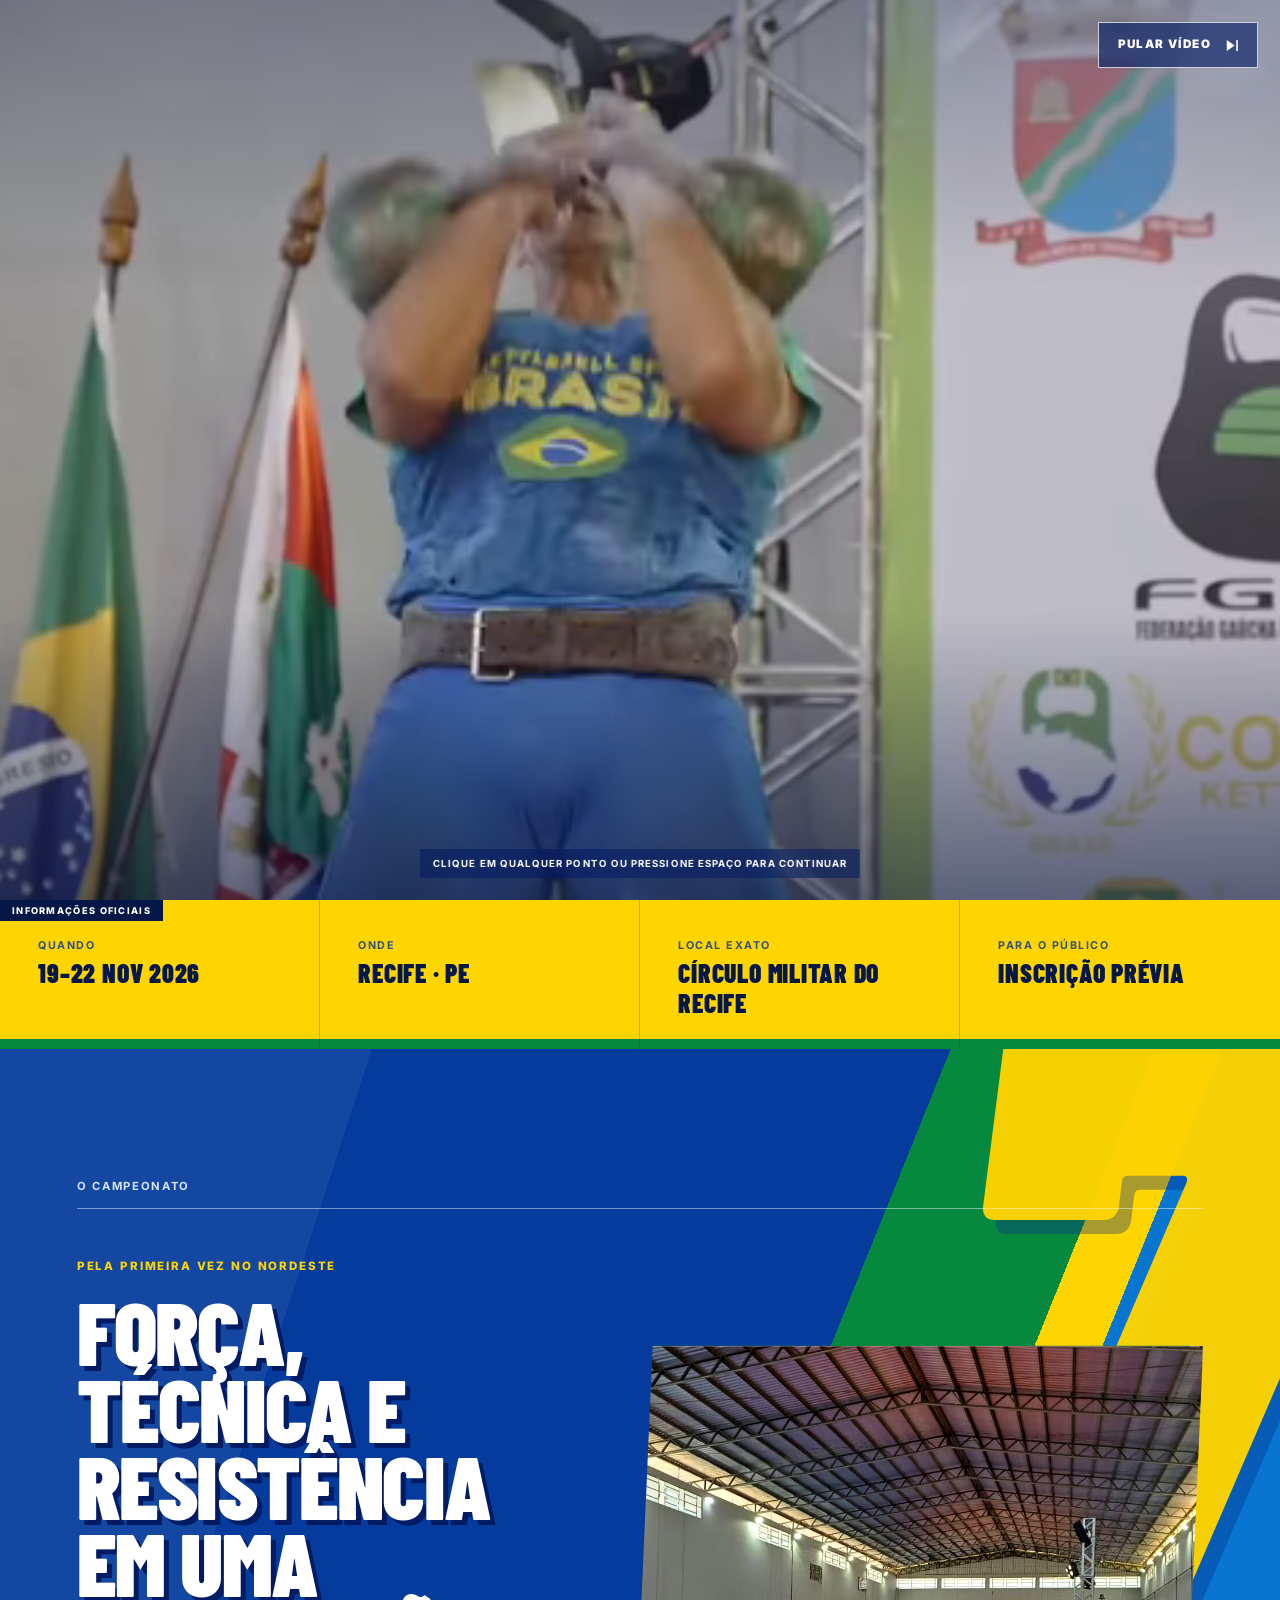
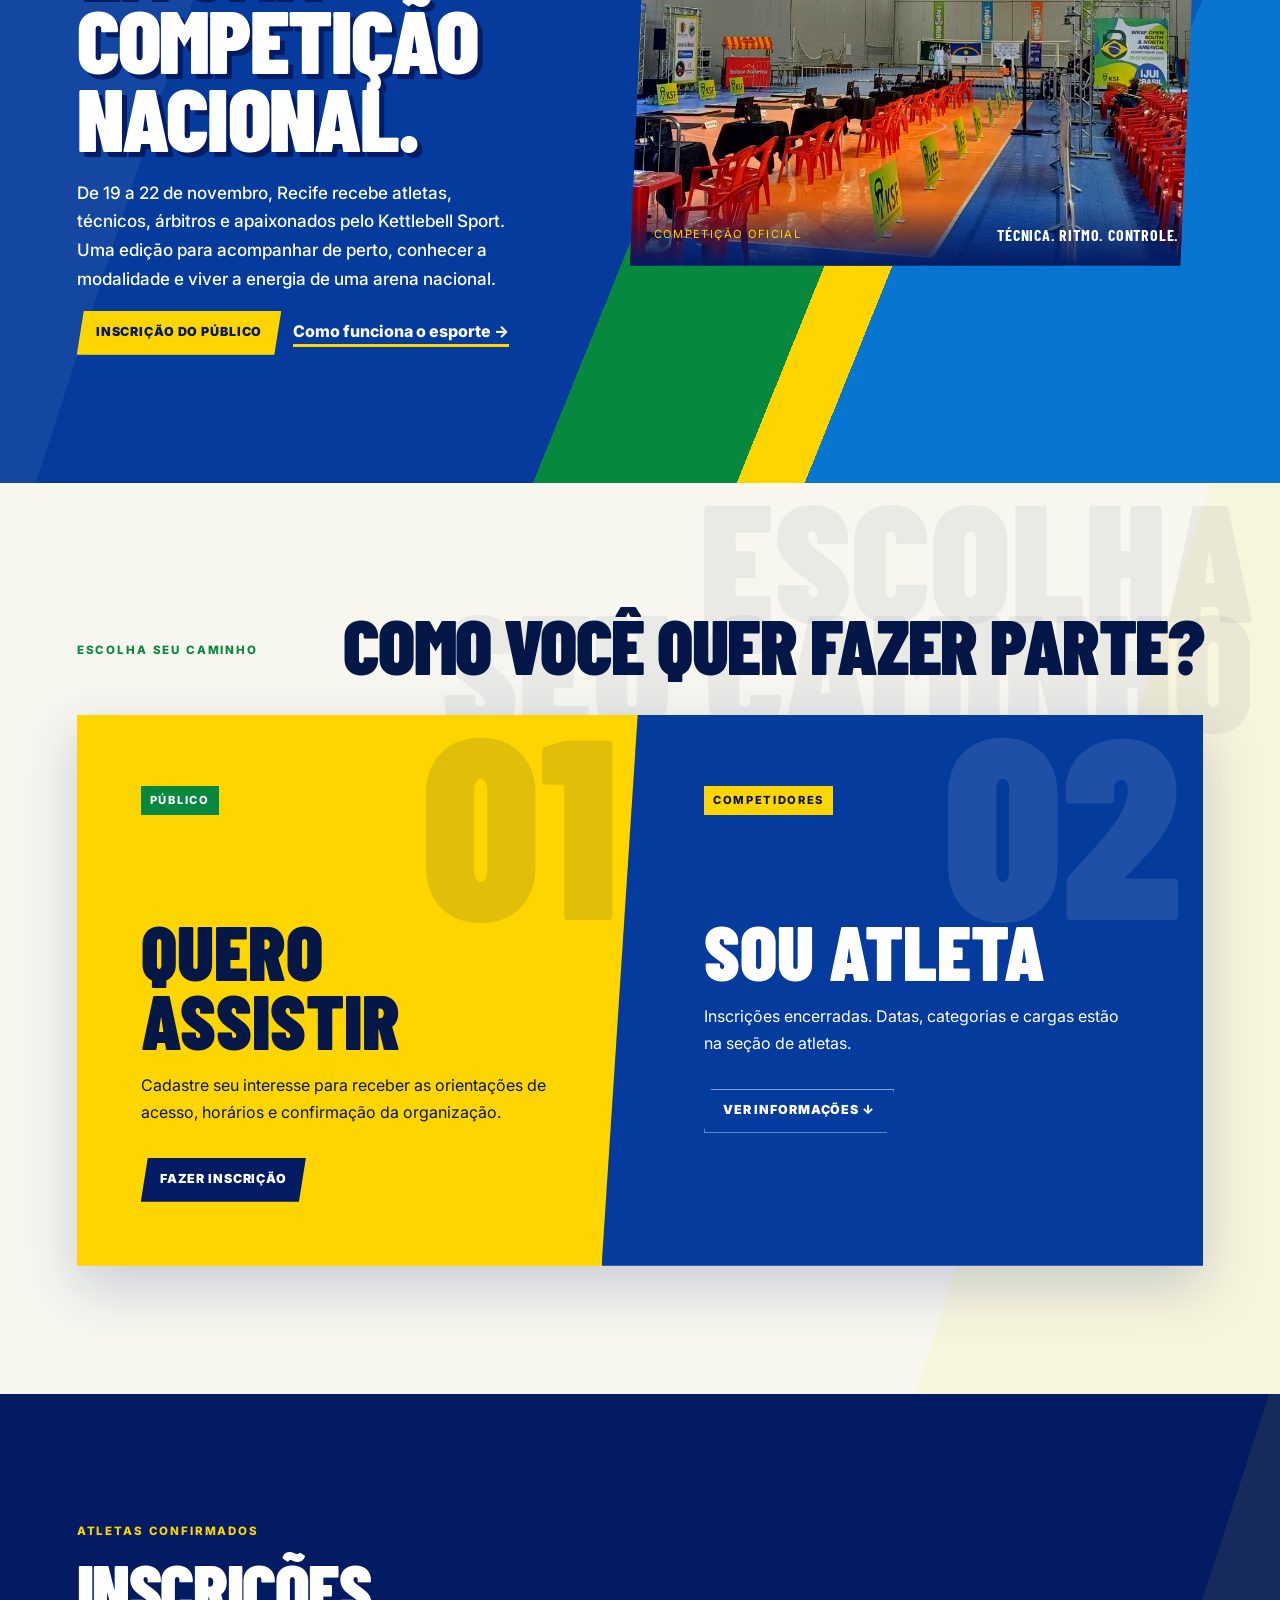
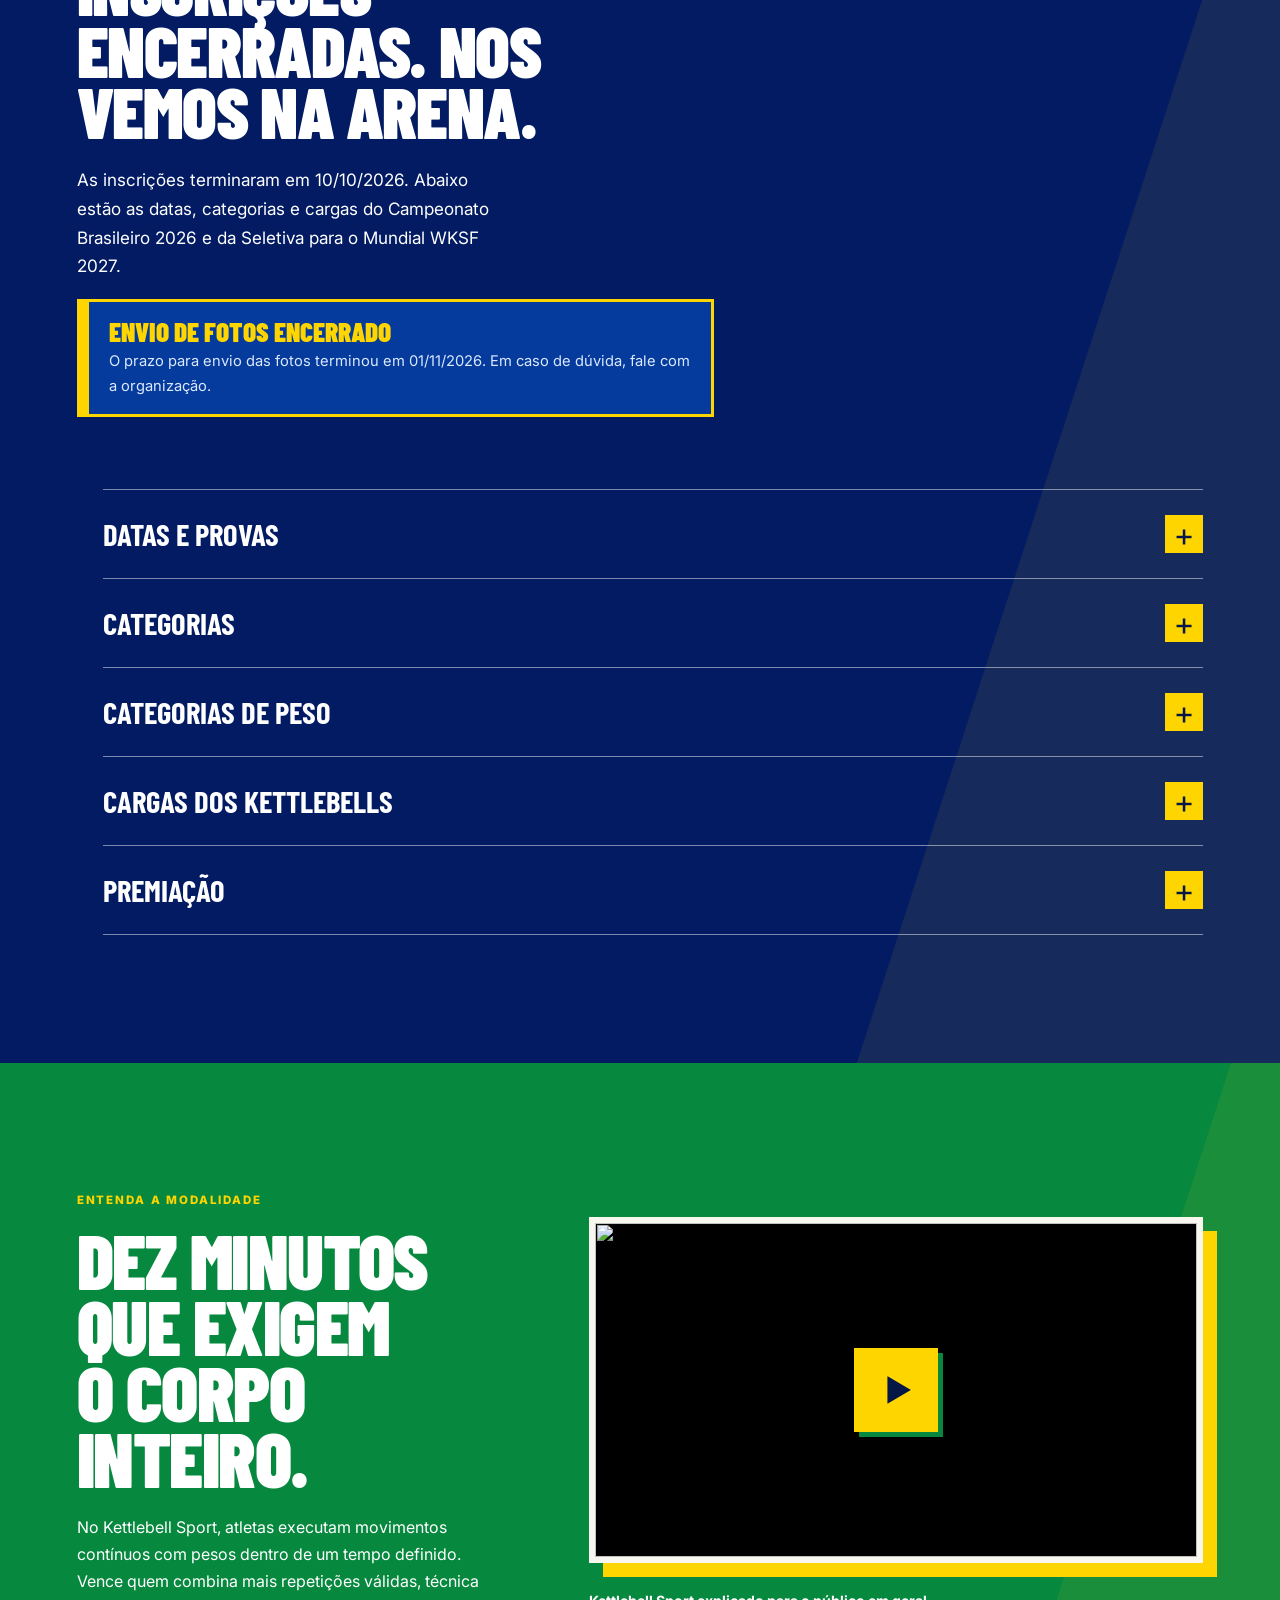
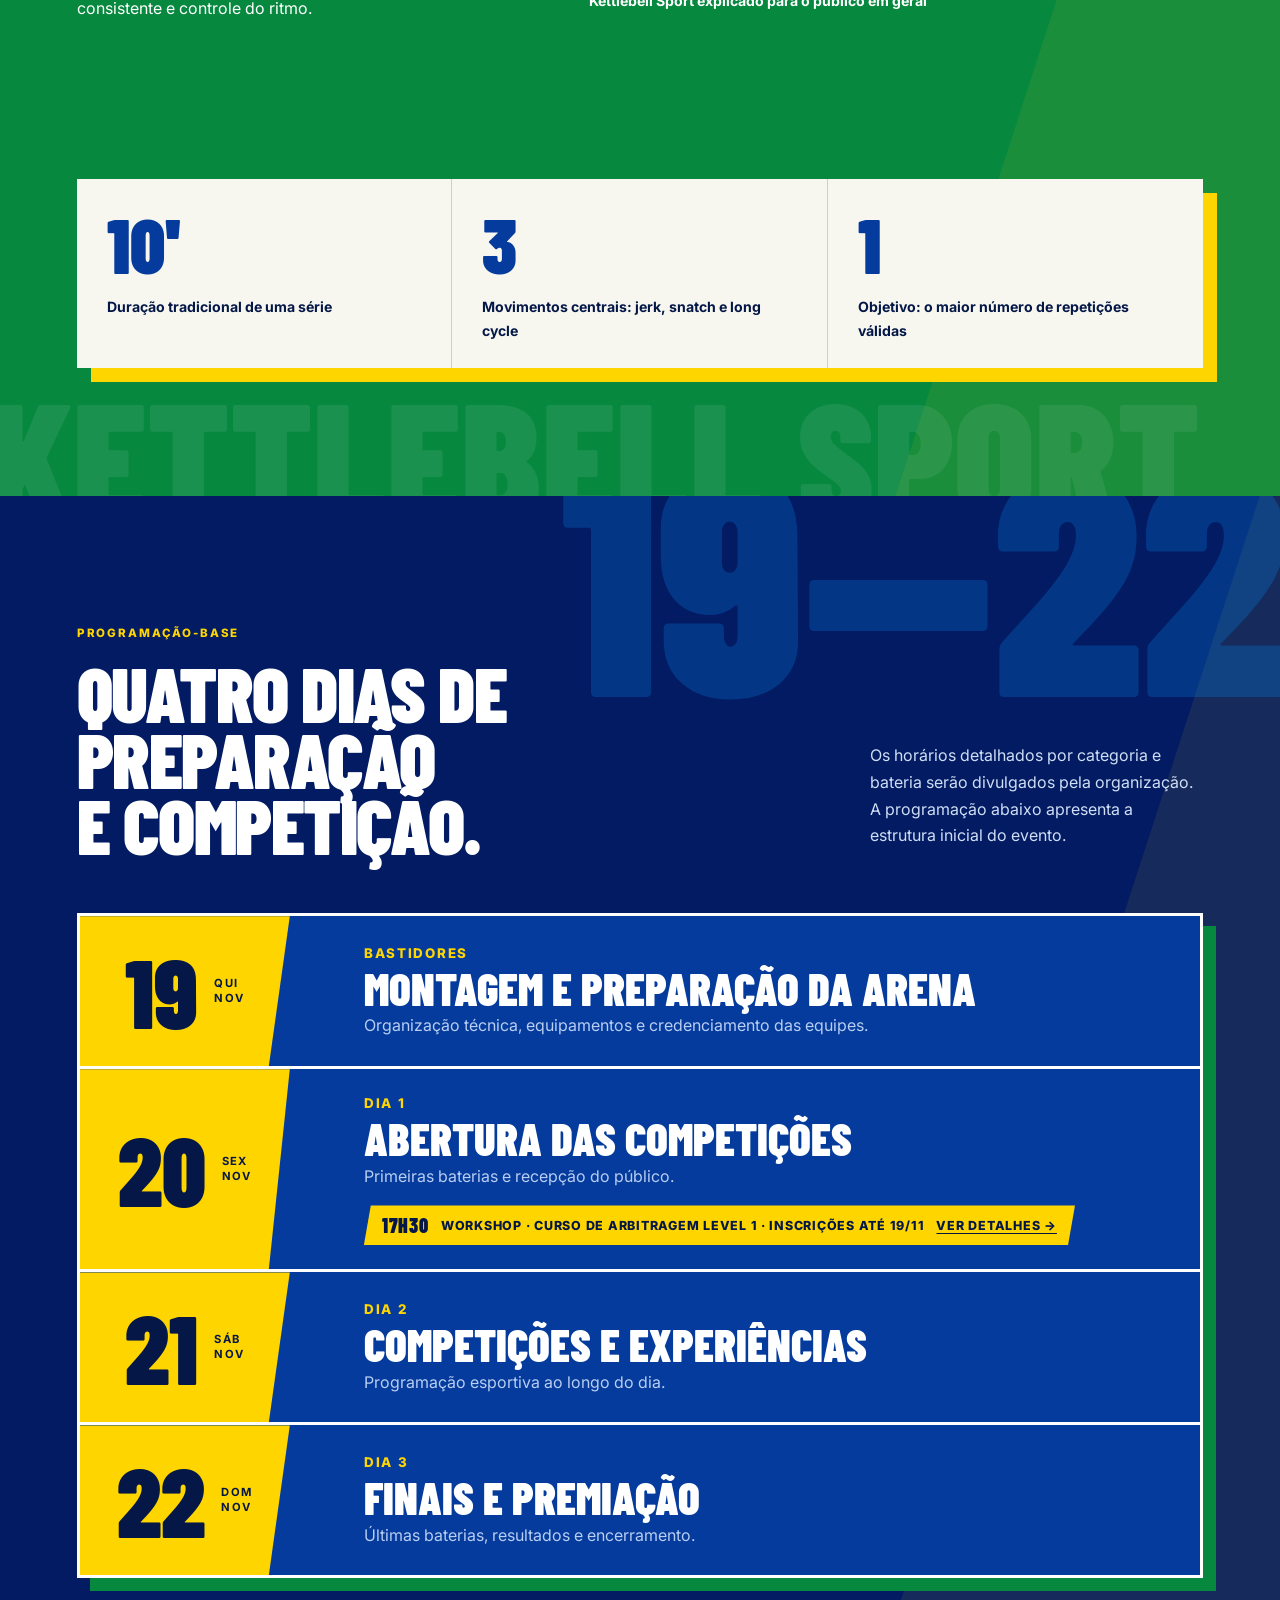
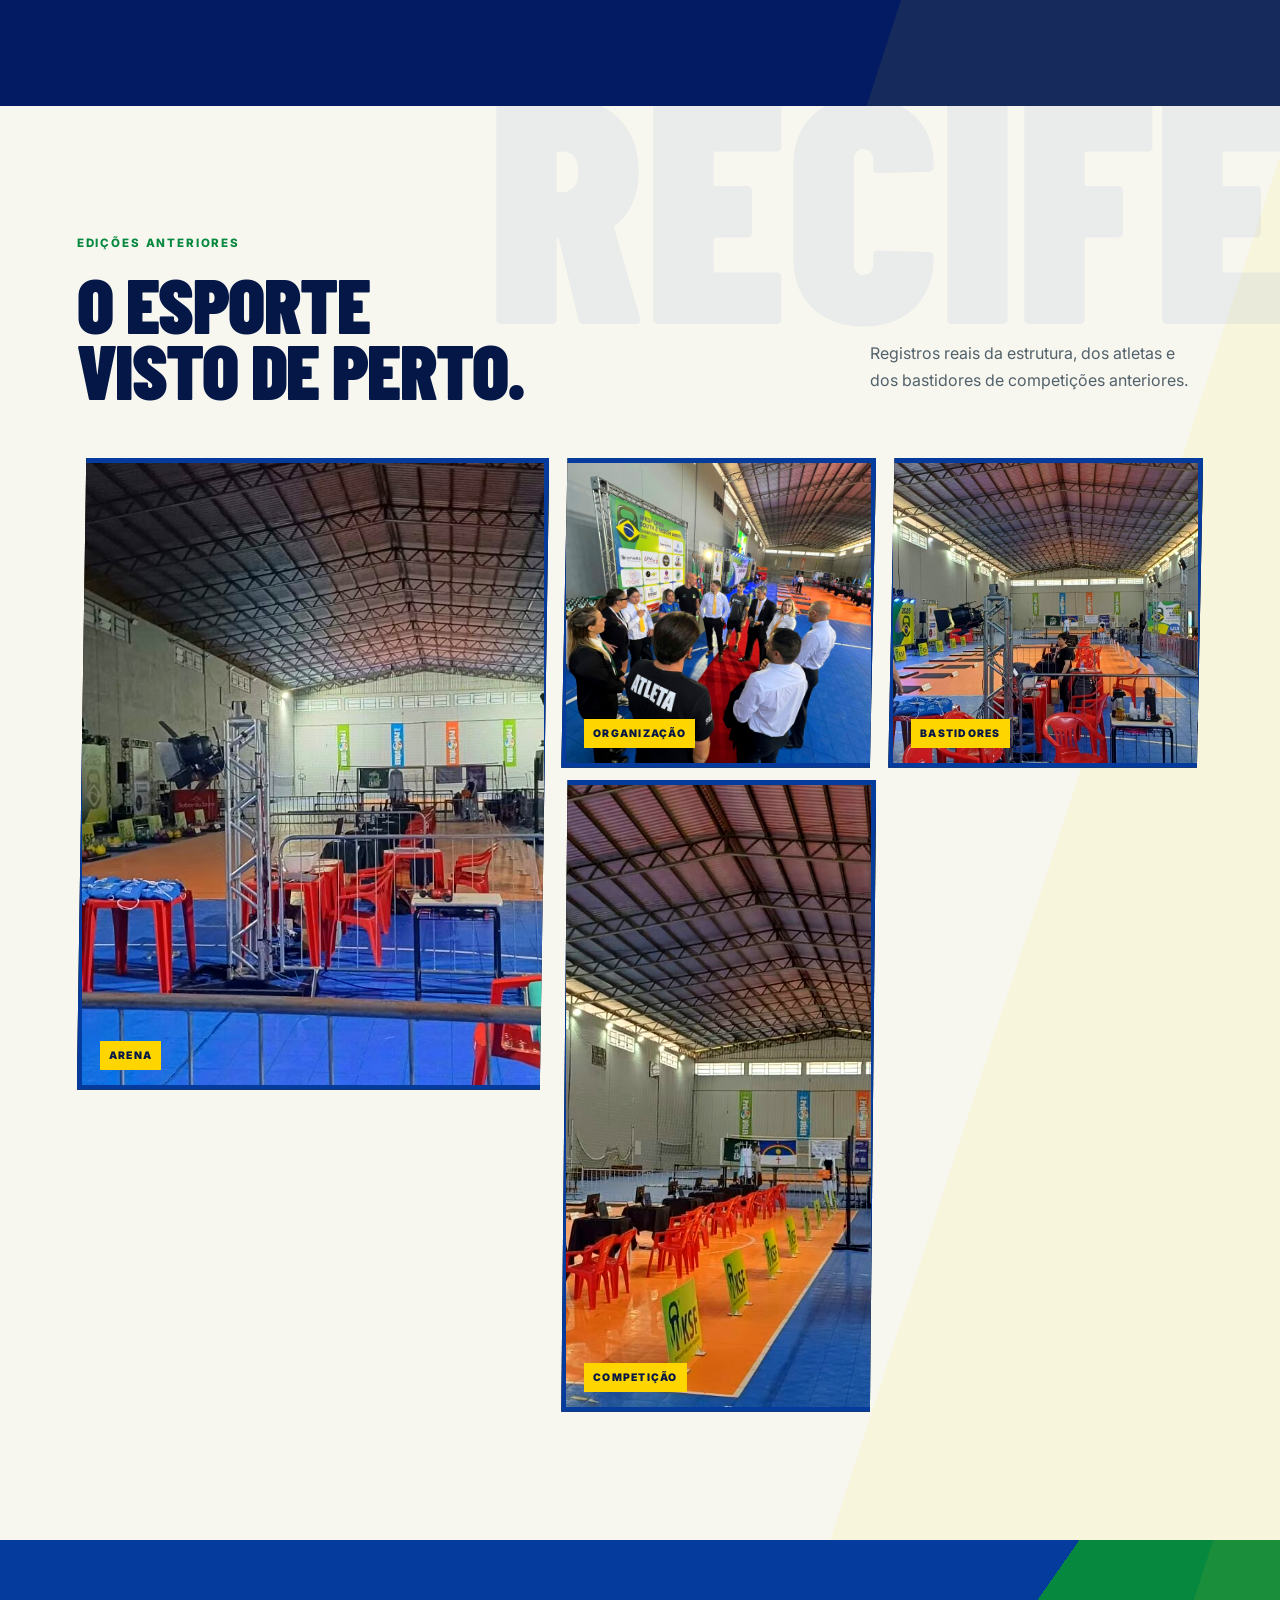
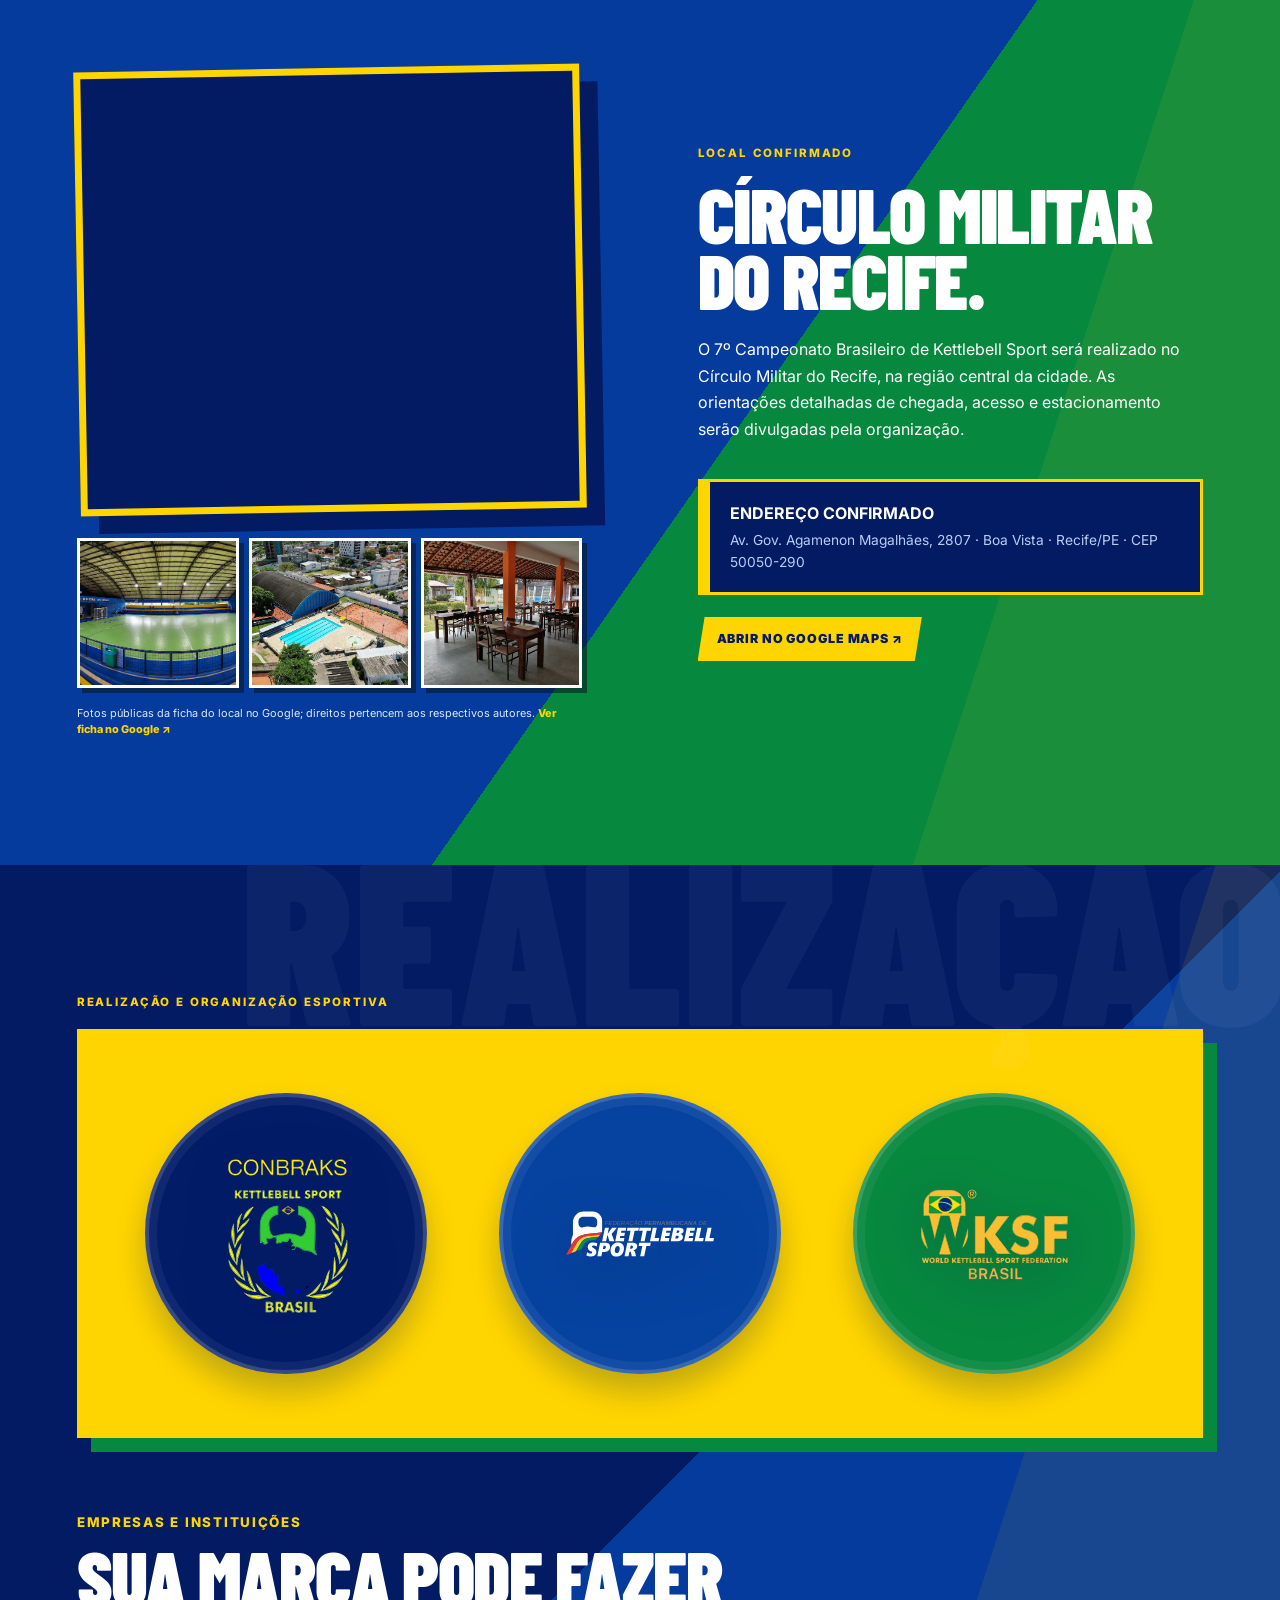
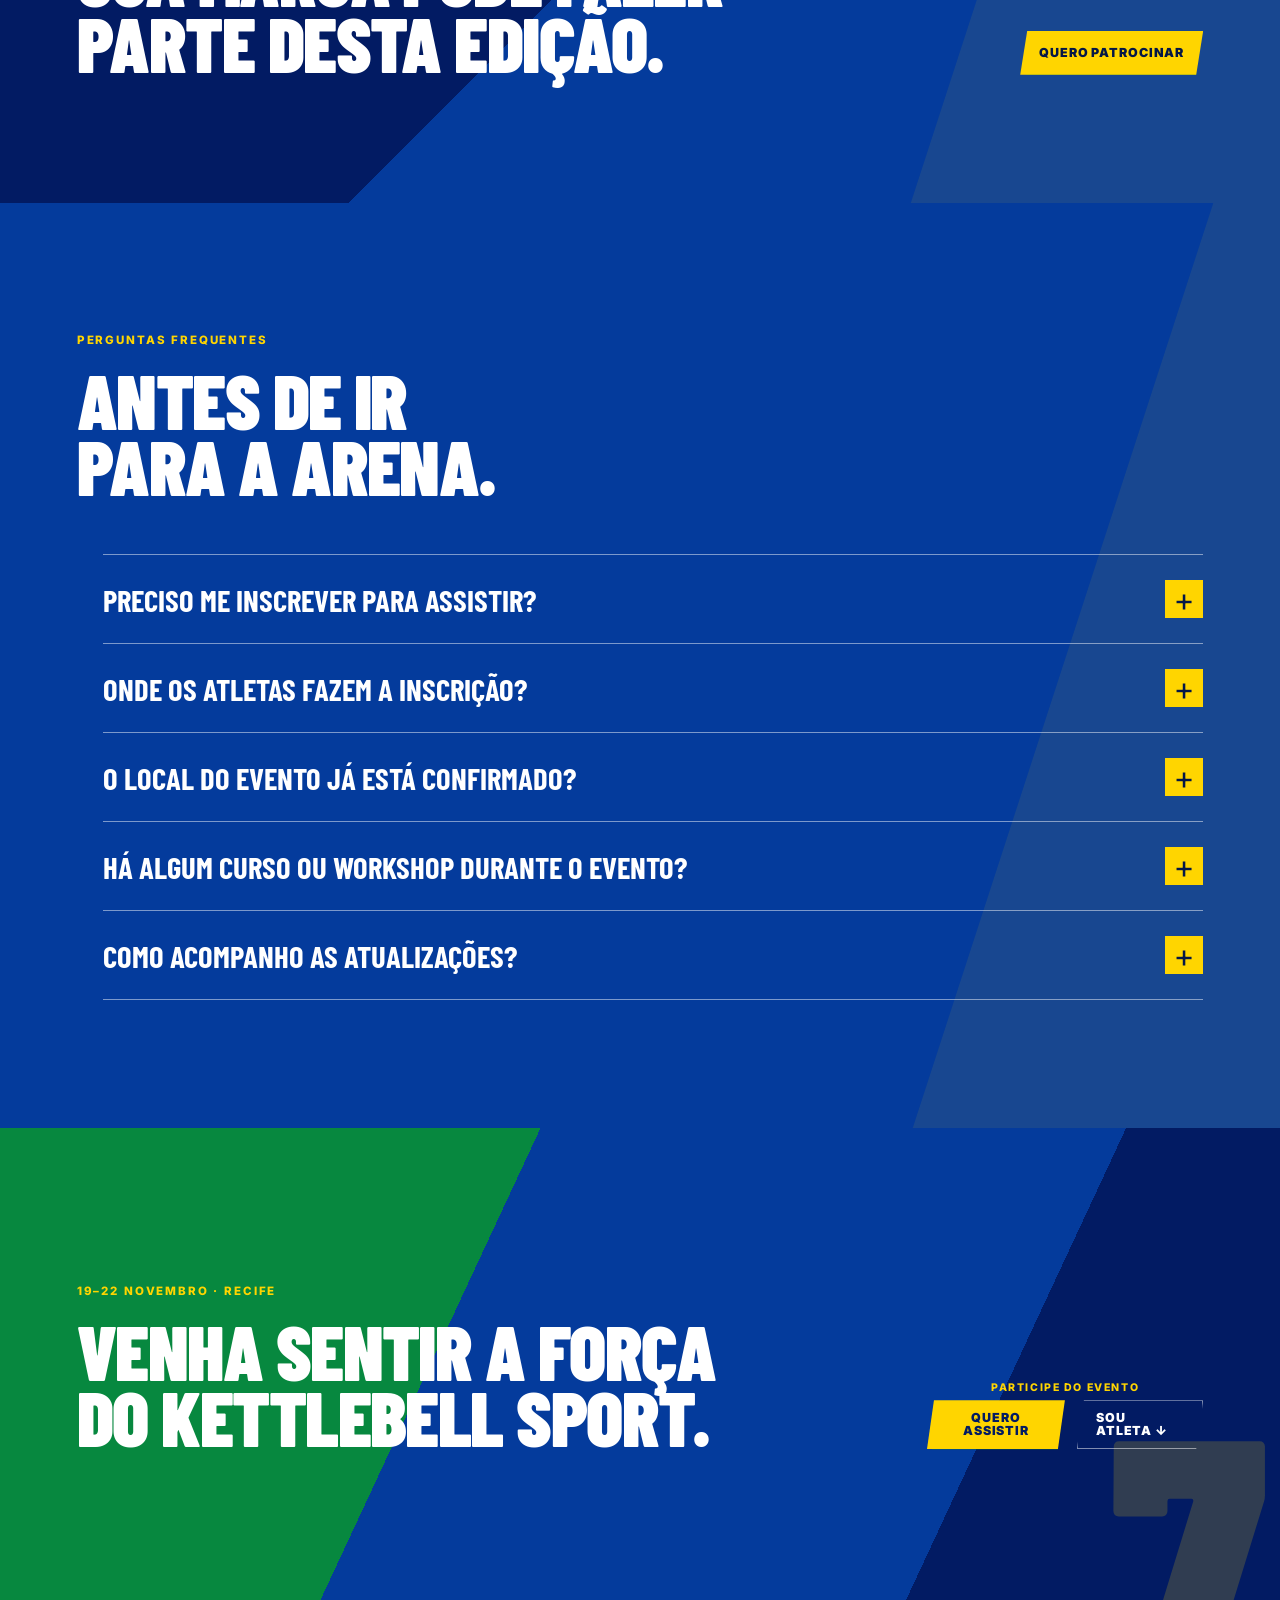
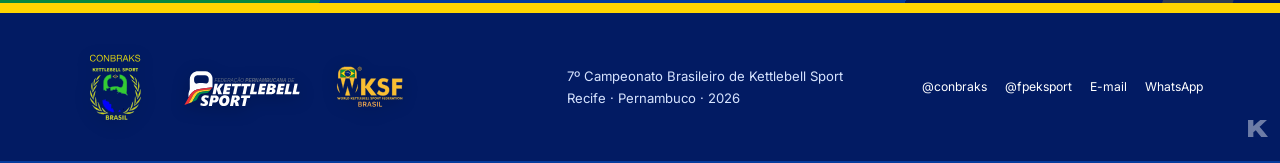
==== commit 0eb2f855: "update" ====
--- a/index.html
+++ b/index.html
@@ -13,7 +13,7 @@
   <link rel="preload" as="image" href="assets/opening/background-foreground-transparent.webp">
   <link rel="preload" as="image" href="assets/opening/otimizados/01-titulo.png">
   <link rel="icon" type="image/svg+xml" href="data:image/svg+xml,%3Csvg xmlns='http://www.w3.org/2000/svg' viewBox='0 0 64 64'%3E%3Crect width='64' height='64' rx='12' fill='%2307141f'/%3E%3Cpath d='M15 14h36L31 52H18l17-27H15z' fill='%23ffd20a'/%3E%3C/svg%3E">
-  <link rel="stylesheet" href="styles.css?v=20261026a">
+  <link rel="stylesheet" href="styles.css?v=20261027a">
   <script>document.documentElement.classList.add('js');
   // Ao atualizar a página (F5), sempre volta para o topo.
   try {
@@ -820,6 +820,7 @@
             <li><strong>R$ 120</strong><span>Filiados na CONBRAKS, federações estaduais ou associações de kettlebell</span></li>
             <li><strong>R$ 150</strong><span>Não participantes do campeonato e não filiados</span></li>
           </ul>
+          <a class="button button--ghost ws-doubts" href="https://wa.me/5555999765702?text=Ol%C3%A1%2C%20Christian!%20Tenho%20d%C3%BAvidas%20sobre%20o%20workshop%20de%20arbitragem%20CONBRAKS%20Level%201%20durante%20o%207%C2%BA%20Campeonato%20Brasileiro%20de%20Kettlebell%20Sport." target="_blank" rel="noopener">Dúvidas sobre o curso ↗</a>
         </article>
         <article class="public-step sponsor-card--expo">
           <p class="eyebrow">Como se inscrever</p>
@@ -828,7 +829,7 @@
             <li>
               <b>Preencha o formulário</b>
               <span>Faça a inscrição até 19 de novembro.</span>
-              <a class="button button--yellow" href="https://forms.gle/z4wRWLJM5zc8unM97" target="_blank" rel="noopener">Abrir formulário ↗</a>
+              <button class="button button--yellow" type="button" data-ws-open-form>Abrir formulário</button>
             </li>
             <li>
               <b>Faça o PIX</b>
@@ -841,20 +842,138 @@
             </li>
             <li>
               <b>Envie o comprovante</b>
-              <span>Mande o comprovante pelo WhatsApp para Christian Thier, no número <span class="nowrap">(55) 99976-5702</span>.</span>
-              <a class="button button--yellow" href="https://wa.me/5555999765702?text=Ol%C3%A1%2C%20Christian!%20Segue%20o%20comprovante%20da%20minha%20inscri%C3%A7%C3%A3o%20no%20workshop%20de%20arbitragem%20CONBRAKS%20Level%201%20(20%2F11)." target="_blank" rel="noopener">Enviar comprovante ↗</a>
+              <span>Anexe o comprovante do Pix aqui no site. Se preferir, envie pelo WhatsApp para Christian Thier, <span class="nowrap">(55) 99976-5702</span>.</span>
+              <button class="button button--yellow" type="button" data-ws-open-proof>Enviar comprovante</button>
             </li>
           </ol>
         </article>
       </div>
-      <footer class="athlete-modal__foot sponsor-foot">
-        <a class="button button--ghost" href="https://wa.me/5555999765702?text=Ol%C3%A1%2C%20Christian!%20Tenho%20d%C3%BAvidas%20sobre%20o%20workshop%20de%20arbitragem%20CONBRAKS%20Level%201%20durante%20o%207%C2%BA%20Campeonato%20Brasileiro%20de%20Kettlebell%20Sport." target="_blank" rel="noopener">Dúvidas sobre o curso ↗</a>
-        <button class="button button--ghost" type="button" data-close-workshop>Fechar</button>
+    </div>
+  </dialog>
+
+  <!-- Workshop · passo 1: formulário de inscrição (dentro do site, grava na planilha única) -->
+  <dialog class="athlete-modal public-modal ws-modal" id="wsFormDialog" aria-labelledby="wsFormTitle">
+    <form class="athlete-modal__card" id="wsForm" novalidate>
+      <button class="dialog-close" type="button" data-ws-close aria-label="Fechar">×</button>
+      <header class="athlete-modal__head">
+        <p class="eyebrow">Workshop de arbitragem · Passo 1 de 3</p>
+        <h2 id="wsFormTitle">Inscrição no curso</h2>
+        <p>Inscrição individual no curso de arbitragem Level 1 da CONBRAKS · 20 de novembro, 17h30.</p>
+      </header>
+      <div class="public-body ws-formbody">
+        <fieldset class="public-step public-step--1">
+          <legend>Seus dados <span>Obrigatório</span></legend>
+          <label class="public-field">Nome<input type="text" name="nome" autocomplete="name" required maxlength="120"><small class="public-error" hidden></small></label>
+          <label class="public-field">E-mail<input type="email" name="email" autocomplete="email" inputmode="email" required maxlength="120"><small class="public-error" hidden></small></label>
+          <label class="public-field">Cidade / Estado<input type="text" name="cidade_estado" autocomplete="address-level2" placeholder="Ex.: Recife / PE" required maxlength="80"><small class="public-error" hidden></small></label>
+          <label class="public-field">Telefone com DDD <em class="ws-opt-tag">opcional</em><input type="tel" name="telefone" autocomplete="tel-national" inputmode="tel" placeholder="(81) 9.9999-9999" maxlength="16"></label>
+        </fieldset>
+        <fieldset class="public-step ws-step-b">
+          <legend>Sua inscrição <span>Obrigatório</span></legend>
+          <label class="public-field">É filiado à CONBRAKS ou a alguma federação ou associação de kettlebell? Se sim, qual? <em class="ws-opt-tag">opcional</em><input type="text" name="filiacao" maxlength="120"></label>
+          <div class="ws-cats" role="radiogroup" aria-label="Opção e valor de investimento no curso">
+            <span class="public-choice__label">Selecione a opção / valor de investimento no curso</span>
+            <label class="ws-cat"><input type="radio" name="categoria" value="atleta"><span><strong>R$ 80</strong>Atleta participante do 7º Campeonato Brasileiro Recife 2026</span></label>
+            <label class="ws-cat"><input type="radio" name="categoria" value="filiado"><span><strong>R$ 120</strong>Atleta filiado à CONBRAKS, federação ou associação de kettlebell</span></label>
+            <label class="ws-cat"><input type="radio" name="categoria" value="geral"><span><strong>R$ 150</strong>Não filiado e não participante do campeonato</span></label>
+            <small class="public-error" data-ws-cat-error hidden></small>
+          </div>
+          <label class="ws-check"><input type="checkbox" name="ciente" required><span>Estou ciente de que o curso tem 2 horas, começa às 17h30 do dia 20/11, no Ginásio do Círculo Militar do Recife.</span></label>
+          <label class="ws-check"><input type="checkbox" name="lgpd" required><span>Autorizo o uso dos meus dados pela organização apenas para esta inscrição (LGPD).</span></label>
+          <small class="public-error" data-ws-check-error hidden></small>
+        </fieldset>
+        <input class="ws-hp" type="text" name="website" tabindex="-1" autocomplete="off" aria-hidden="true">
+      </div>
+      <footer class="athlete-modal__foot public-foot">
+        <p class="athlete-warn" data-ws-warn role="alert" hidden></p>
+        <div class="public-actions">
+          <button class="button button--ghost" type="button" data-ws-close>← Voltar</button>
+          <button class="button button--yellow" type="submit" data-ws-submit>Enviar e ir para o pagamento →</button>
+        </div>
+        <small class="public-privacy">Seus dados serão usados apenas pela organização do evento.</small>
+      </footer>
+    </form>
+  </dialog>
+
+  <!-- Workshop · passo 2: pagamento por Pix -->
+  <dialog class="athlete-modal public-modal ws-modal" id="wsPixDialog" aria-labelledby="wsPixTitle">
+    <div class="athlete-modal__card">
+      <button class="dialog-close" type="button" data-ws-close aria-label="Fechar">×</button>
+      <header class="athlete-modal__head" data-ws-pay-head>
+        <p class="eyebrow">Workshop de arbitragem · Passo 2 de 3</p>
+        <h2 id="wsPixTitle">Faça o PIX</h2>
+        <p>Inscrição <b data-ws-proto>—</b> registrada. Falta o pagamento para confirmar sua vaga: pague até 19 de novembro.</p>
+      </header>
+      <div class="public-body ws-paybody" data-ws-pay>
+        <div class="public-step public-step--1 ws-amount">
+          <p class="eyebrow">Valor da sua inscrição</p>
+          <strong class="ws-amount__value" data-ws-valor>R$ —</strong>
+          <span data-ws-categoria>—</span>
+        </div>
+        <div class="public-step ws-pixbox">
+          <p class="eyebrow">Chave Pix · CNPJ</p>
+          <div class="workshop-pix">
+            <code>53.107.237/0001-32</code>
+            <button class="button button--ghost" type="button" data-ws-copy="53107237000132">Copiar CNPJ</button>
+            <span class="workshop-copy-status" data-ws-copy-status role="status" aria-live="polite"></span>
+          </div>
+          <p>Favorecido: Confederação Brasileira de Kettlebell Sport (CONBRAKS) · Banco Sicredi.</p>
+          <p class="workshop-deadline">Depois de pagar, envie o comprovante no próximo passo.</p>
+        </div>
+      </div>
+      <div class="public-success" data-ws-later hidden>
+        <div class="public-success__icon" aria-hidden="true">✓</div>
+        <h3>Inscrição registrada!</h3>
+        <p>Seu protocolo é <b data-ws-proto>—</b>. Você pode pagar até 19 de novembro e enviar o comprovante depois, no passo 3 do workshop. Enviamos os dados de pagamento para o seu e-mail.</p>
+        <button class="button button--yellow" type="button" data-ws-close>Fechar</button>
+      </div>
+      <footer class="athlete-modal__foot public-foot" data-ws-pay-foot>
+        <div class="public-actions">
+          <button class="button button--ghost" type="button" data-ws-later-btn>Pagar depois</button>
+          <button class="button button--yellow" type="button" data-ws-to-proof>Já paguei, enviar comprovante →</button>
+        </div>
       </footer>
     </div>
   </dialog>
 
+  <!-- Workshop · passo 3: envio do comprovante -->
+  <dialog class="athlete-modal public-modal ws-modal" id="wsProofDialog" aria-labelledby="wsProofTitle">
+    <form class="athlete-modal__card" id="wsProofForm" novalidate>
+      <button class="dialog-close" type="button" data-ws-close aria-label="Fechar">×</button>
+      <header class="athlete-modal__head" data-ws-proof-head>
+        <p class="eyebrow">Workshop de arbitragem · Passo 3 de 3</p>
+        <h2 id="wsProofTitle">Envie o comprovante</h2>
+        <p data-ws-proof-intro>Anexe a foto ou o PDF do comprovante do Pix para confirmar sua inscrição.</p>
+      </header>
+      <div class="public-body ws-single" data-ws-proof-body>
+        <div class="public-step public-step--1">
+          <div class="ws-lookup" data-ws-lookup hidden>
+            <p class="ws-hint">Informe o protocolo recebido ao se inscrever (WSH-…) e o e-mail usado na inscrição.</p>
+            <label class="public-field">Protocolo<input type="text" name="protocolo" placeholder="WSH-20261120-AB12" maxlength="40" autocapitalize="characters"><small class="public-error" hidden></small></label>
+            <label class="public-field">E-mail da inscrição<input type="email" name="email" autocomplete="email" maxlength="120"><small class="public-error" hidden></small></label>
+          </div>
+          <p class="ws-hint" data-ws-known hidden>Inscrição <b data-ws-proto>—</b></p>
+          <label class="public-field ws-file">Comprovante (JPG, PNG ou PDF, até 5 MB)<input type="file" name="arquivo" accept="image/jpeg,image/png,image/webp,application/pdf"><small class="public-error" hidden></small></label>
+          <a class="button button--ghost ws-alt" href="https://wa.me/5555999765702?text=Ol%C3%A1%2C%20Christian!%20Segue%20o%20comprovante%20da%20minha%20inscri%C3%A7%C3%A3o%20no%20workshop%20de%20arbitragem%20CONBRAKS%20Level%201%20(20%2F11)." target="_blank" rel="noopener">Prefiro enviar por WhatsApp ↗</a>
+        </div>
+      </div>
+      <div class="public-success" data-ws-proof-done hidden>
+        <div class="public-success__icon" aria-hidden="true">✓</div>
+        <h3>Comprovante recebido!</h3>
+        <p>Obrigado. A organização confere o pagamento e confirma a sua vaga. Protocolo <b data-ws-proto>—</b>.</p>
+        <button class="button button--yellow" type="button" data-ws-close>Fechar</button>
+      </div>
+      <footer class="athlete-modal__foot public-foot" data-ws-proof-foot>
+        <p class="athlete-warn" data-ws-warn role="alert" hidden></p>
+        <div class="public-actions">
+          <button class="button button--ghost" type="button" data-ws-close>← Voltar</button>
+          <button class="button button--yellow" type="submit" data-ws-proof-submit>Enviar comprovante</button>
+        </div>
+      </footer>
+    </form>
+  </dialog>
+
   <dialog class="lightbox" id="galleryDialog" aria-label="Foto ampliada"><button type="button" data-close-gallery aria-label="Fechar">×</button><img src="[data-uri]" alt=""></dialog>
-  <script src="script.js?v=20261026a"></script>
+  <script src="script.js?v=20261027a"></script>
 </body>
 </html>
--- a/styles.css
+++ b/styles.css
@@ -710,3 +710,42 @@
 .workshop-steps .nowrap{white-space:nowrap;color:#fff;font-weight:700}
 @media(min-width:1101px) and (max-width:1240px){.site-nav{gap:10px}.site-nav a{font-size:.76rem}}
 @media(min-width:1241px) and (max-width:1340px){.site-nav{gap:16px}.site-nav a{font-size:.82rem}}
+
+/* ===== Workshop: formulário, Pix e comprovante em modais próprios ===== */
+.workshop-body .ws-doubts{justify-self:start;min-height:40px;padding:8px 16px;font-size:.78rem}
+.ws-modal{z-index:60}
+.ws-formbody{grid-template-columns:minmax(0,.9fr) minmax(0,1.1fr)}
+.ws-formbody .ws-hp{position:absolute;left:-9999px;width:1px;height:1px;opacity:0}
+.ws-opt-tag{font-style:normal;font-weight:600;font-size:.7rem;color:rgba(220,232,255,.65);letter-spacing:.06em;text-transform:uppercase}
+.ws-step-b{gap:12px}
+.ws-cats{display:grid;gap:8px}
+.ws-cat{position:relative;display:block;cursor:pointer}
+.ws-cat input{position:absolute;opacity:0;width:1px;height:1px}
+.ws-cat span{display:grid;grid-template-columns:auto 1fr;align-items:center;gap:4px 14px;padding:10px 12px;border:2px solid rgba(255,255,255,.45);background:rgba(2,27,99,.4);color:#fff;font-size:.86rem;font-weight:600;line-height:1.3;transition:border-color .15s,background .15s}
+.ws-cat strong{color:var(--yellow);font:900 1.6rem/1 var(--display);white-space:nowrap}
+.ws-cat:hover span{border-color:#fff}
+.ws-cat input:checked+span{border-color:var(--yellow);background:rgba(255,213,0,.14)}
+.ws-cat input:focus-visible+span{outline:3px solid var(--yellow);outline-offset:2px}
+.ws-check{display:grid;grid-template-columns:22px 1fr;gap:10px;align-items:start;color:#dce8ff;font-size:.84rem;font-weight:600;line-height:1.35;cursor:pointer}
+.ws-check input{width:20px;height:20px;margin:1px 0 0;accent-color:var(--yellow)}
+.ws-paybody{grid-template-columns:minmax(0,.8fr) minmax(0,1.2fr)}
+.ws-amount{align-content:center;justify-items:start}
+.ws-amount .eyebrow,.ws-pixbox .eyebrow{margin:0}
+.ws-amount__value{font:900 clamp(3rem,7vw,5.2rem)/1 var(--display);color:var(--yellow)}
+.ws-amount span{color:#fff;font-weight:600}
+.ws-pixbox p:not(.eyebrow){margin:0;color:#dce8ff}
+.ws-single{grid-template-columns:minmax(0,640px);justify-content:center}
+.ws-hint{margin:0;color:#dce8ff;font-size:.9rem}
+.ws-file input{height:auto;padding:12px;font-size:.9rem}
+.ws-alt{justify-self:start}
+@media(max-width:767px){.ws-formbody,.ws-paybody{grid-template-columns:1fr}.ws-cat strong{font-size:1.35rem}}
+
+/* Workshop: compacta o modal para caber sem rolagem em notebooks (1366×768) */
+.workshop-modal h2{font-size:clamp(1.7rem,3.1vw,2.5rem);margin-bottom:4px}
+.workshop-modal .athlete-modal__head{margin-bottom:12px}
+.workshop-body .public-step{padding:16px 20px;gap:10px}
+.workshop-steps{gap:12px}
+.workshop-body .workshop-prices li{padding:8px 12px}
+.workshop-body .workshop-prices strong{font-size:1.7rem}
+.ws-formbody .public-step{gap:10px;padding:14px 18px}
+.ws-formbody .public-field input{height:42px}
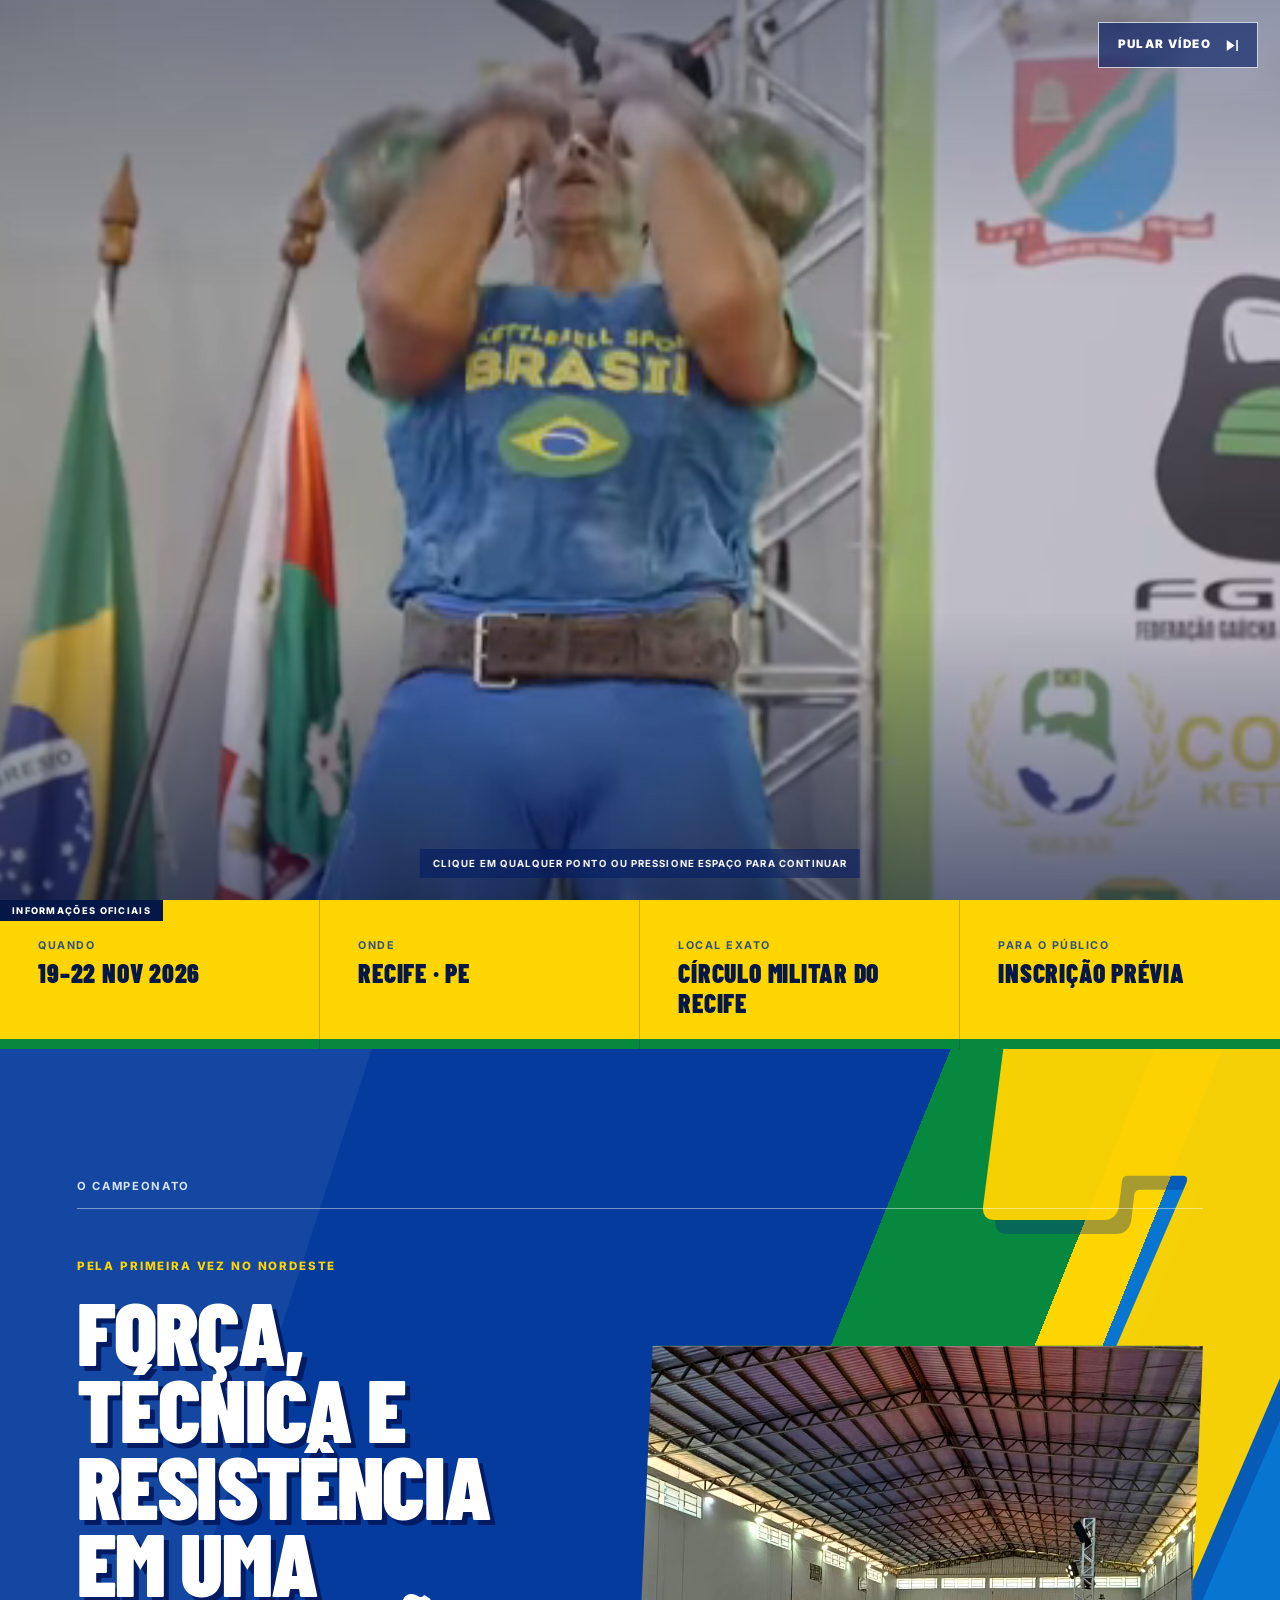
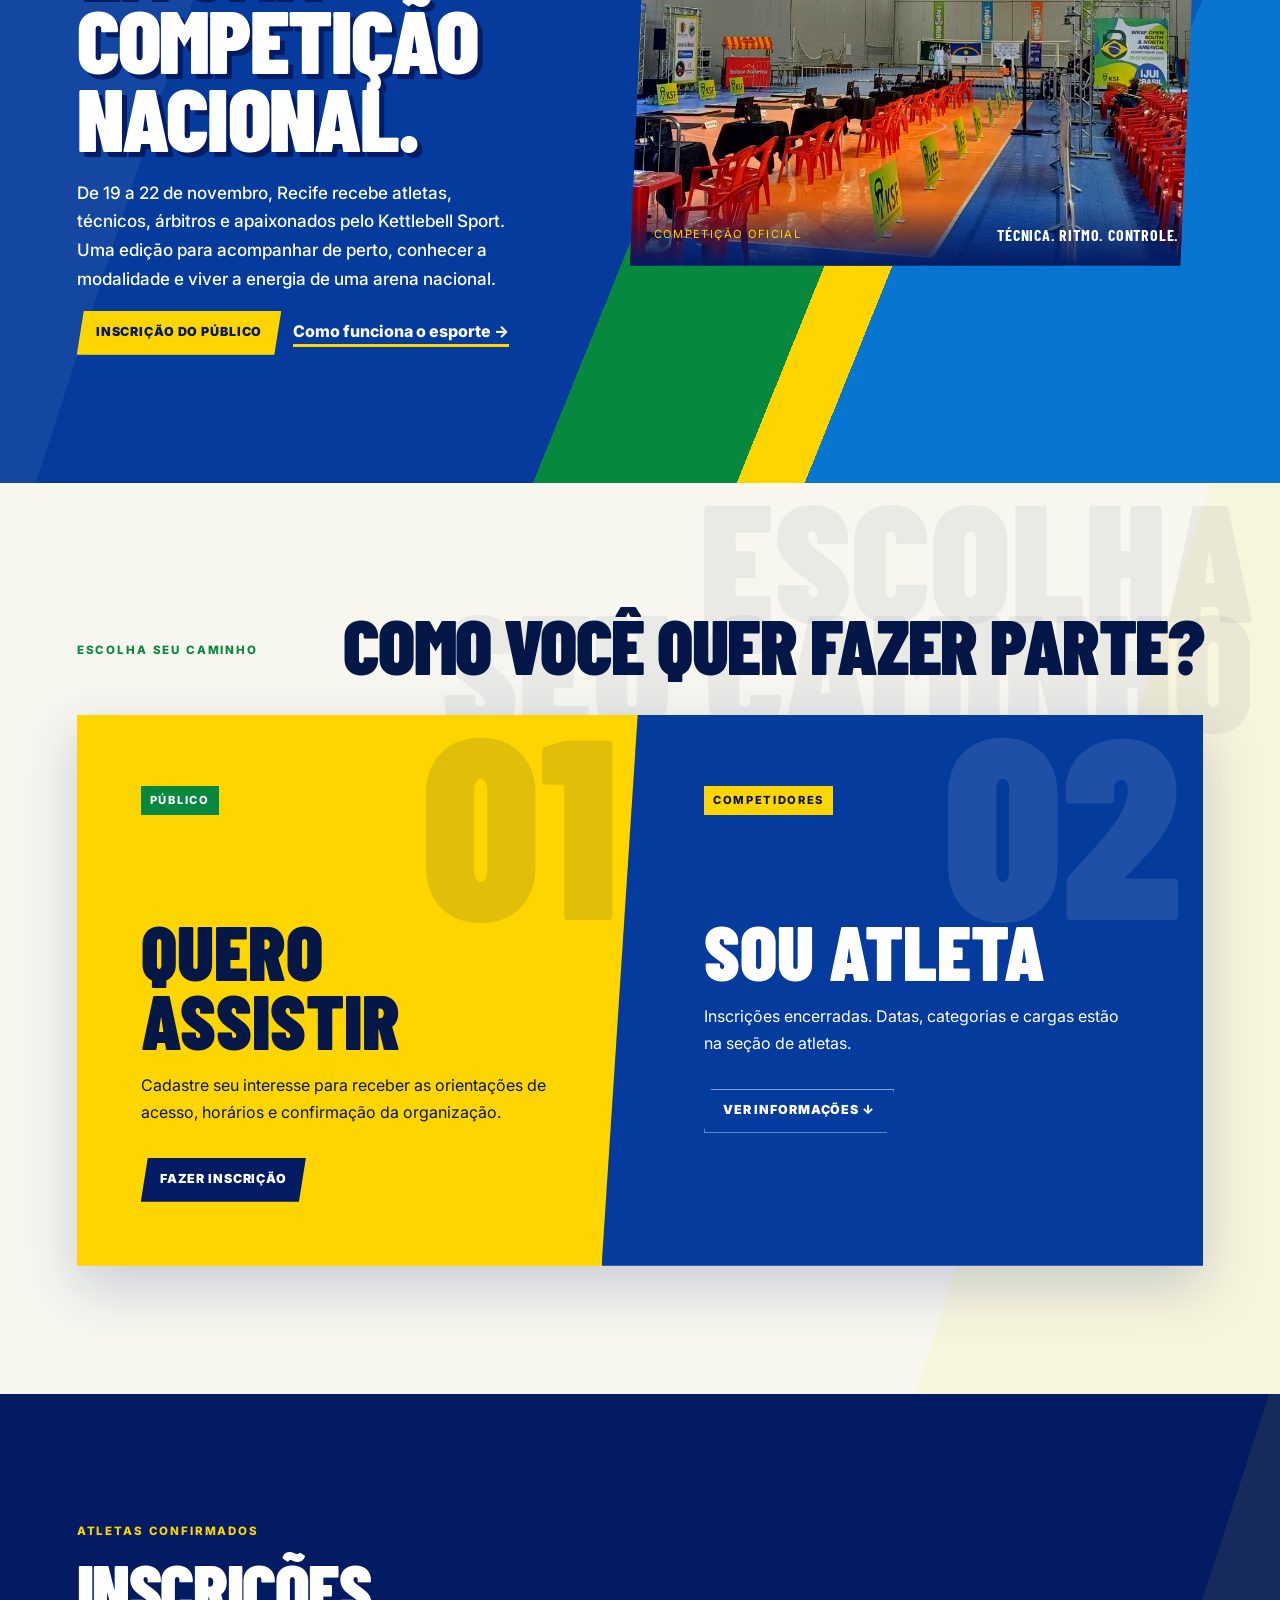
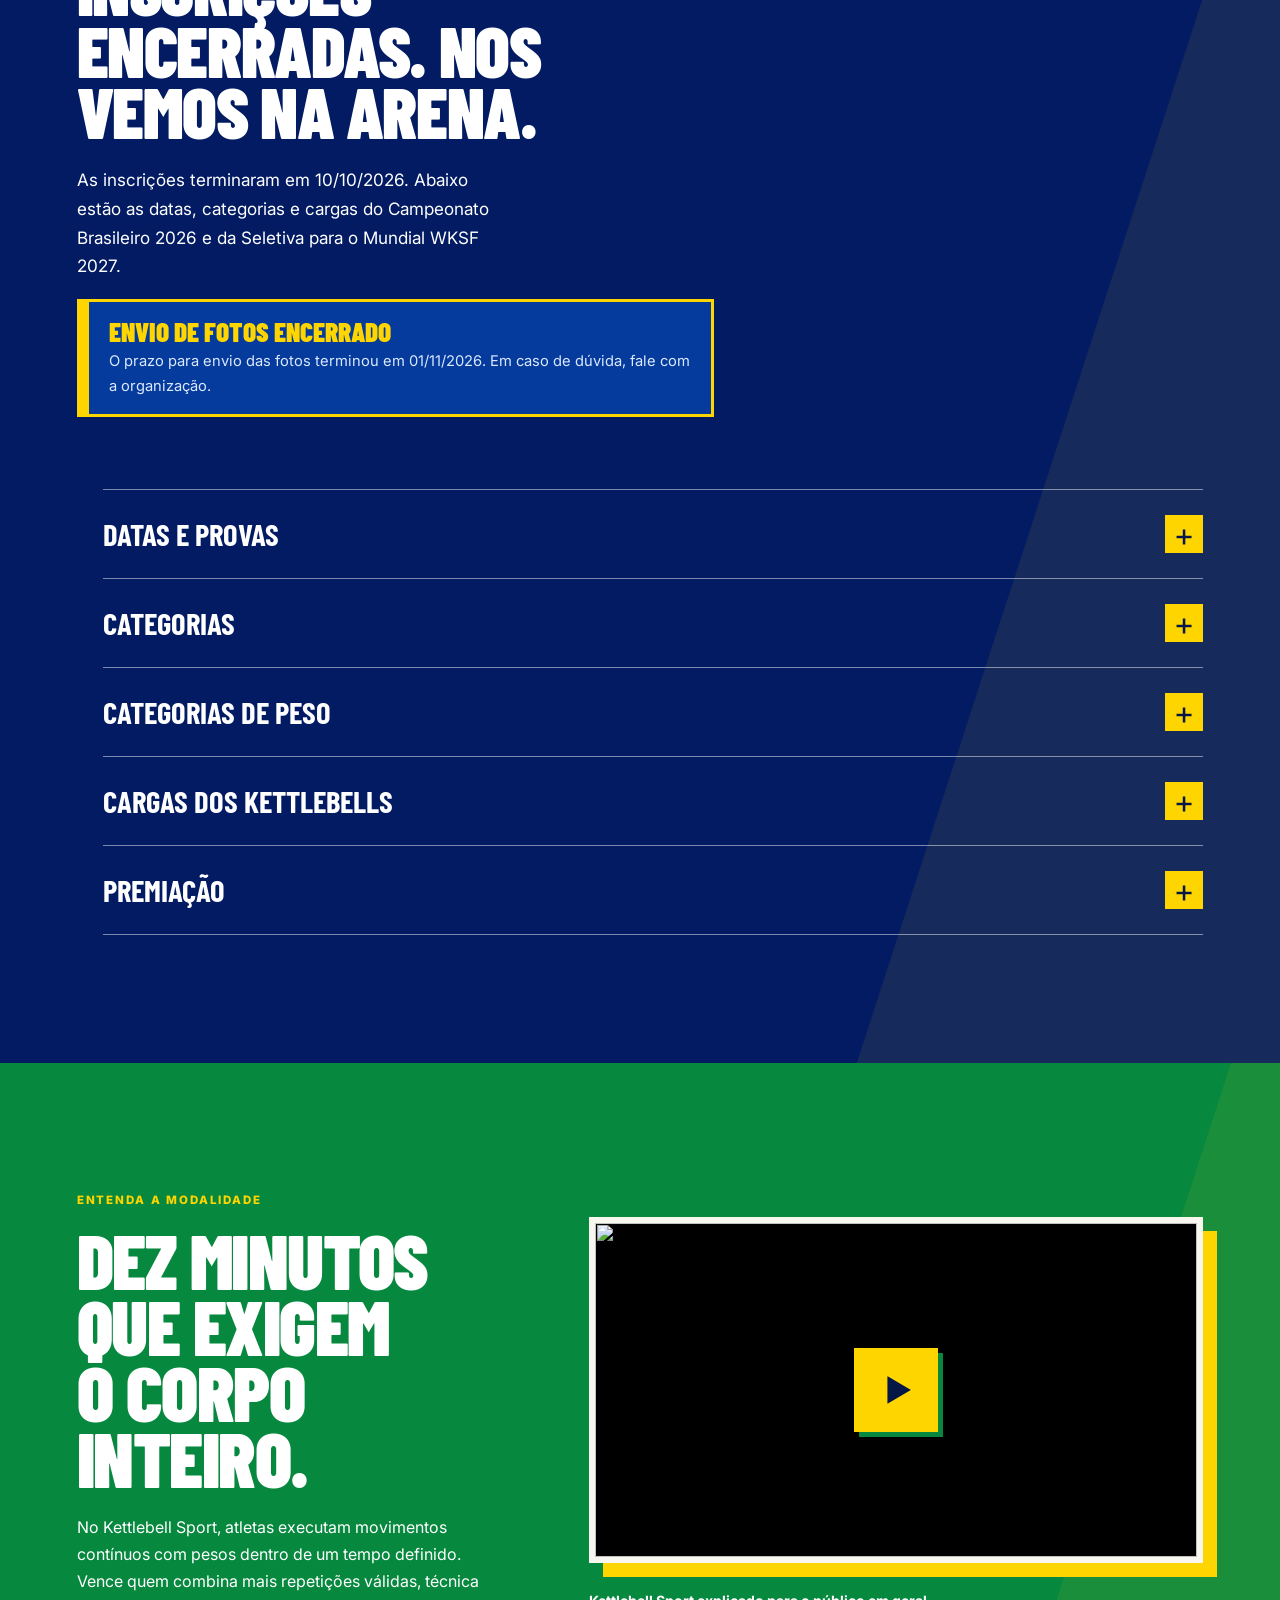
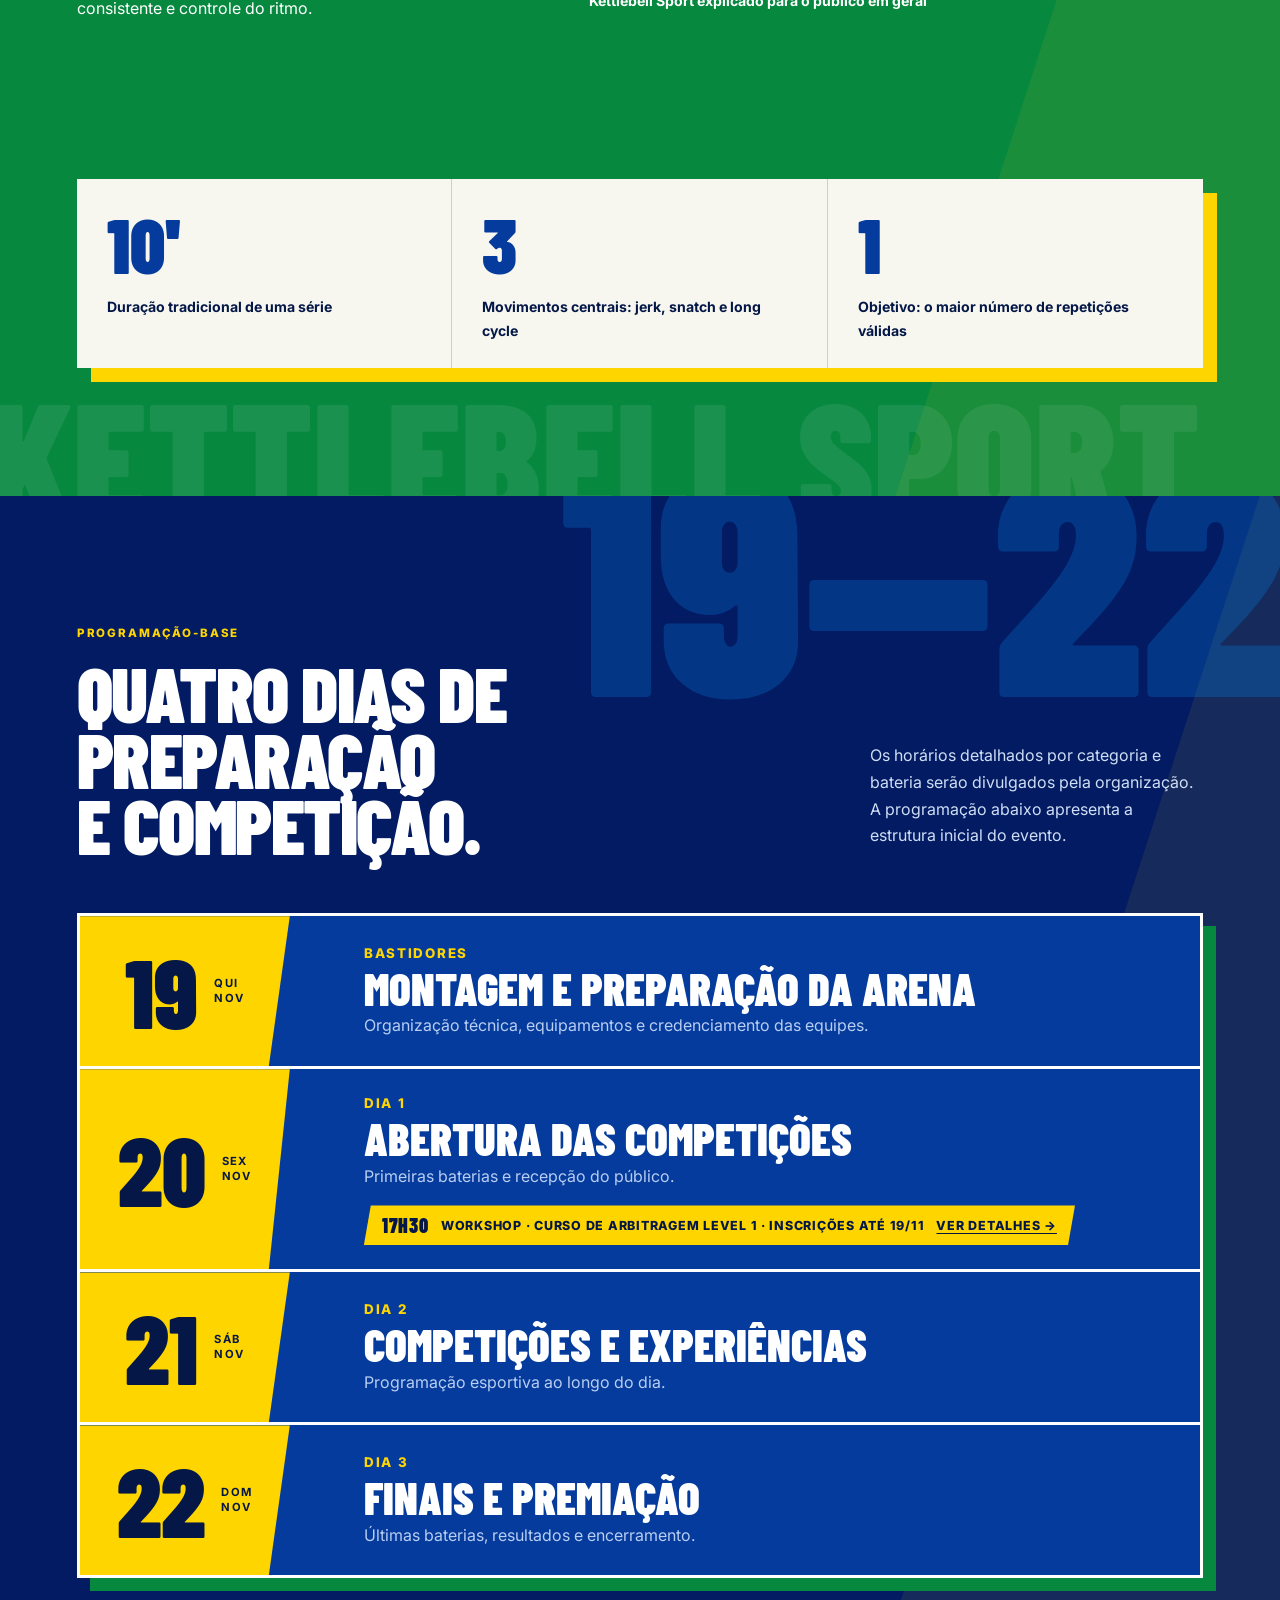
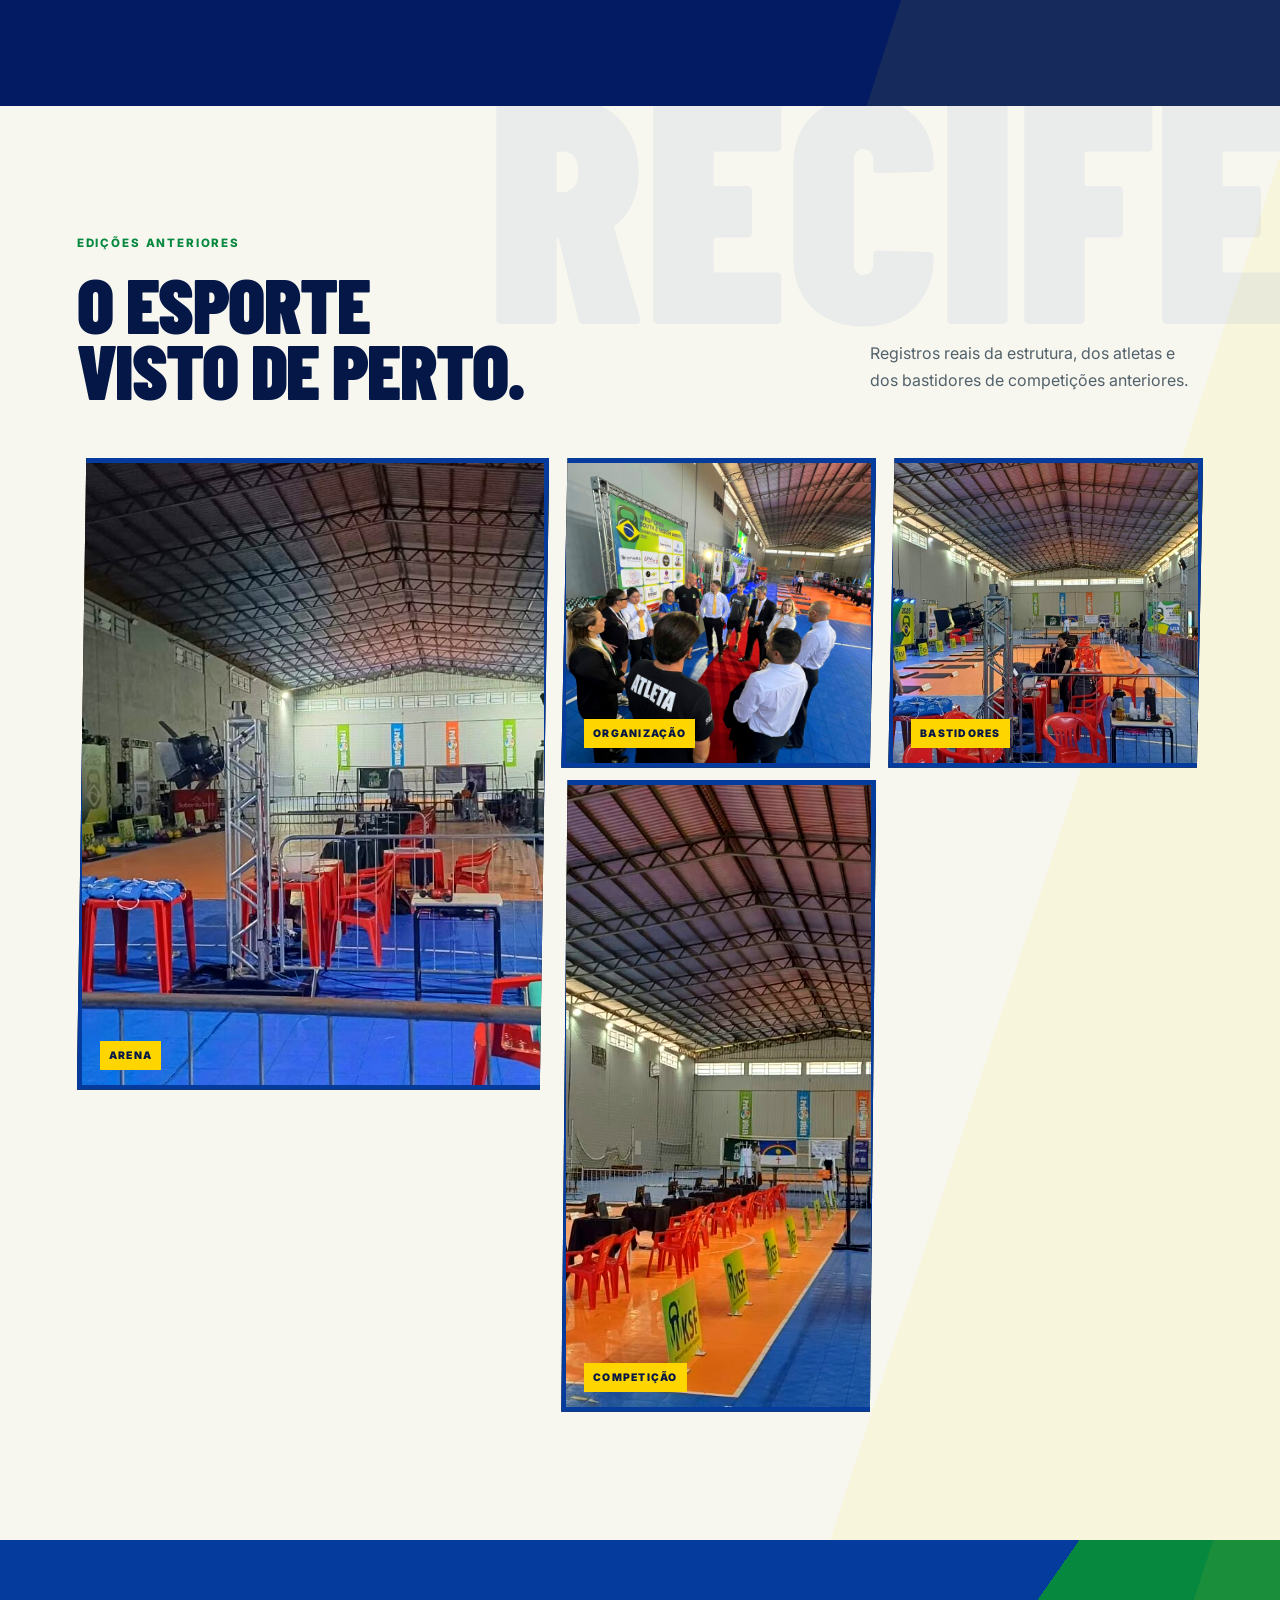
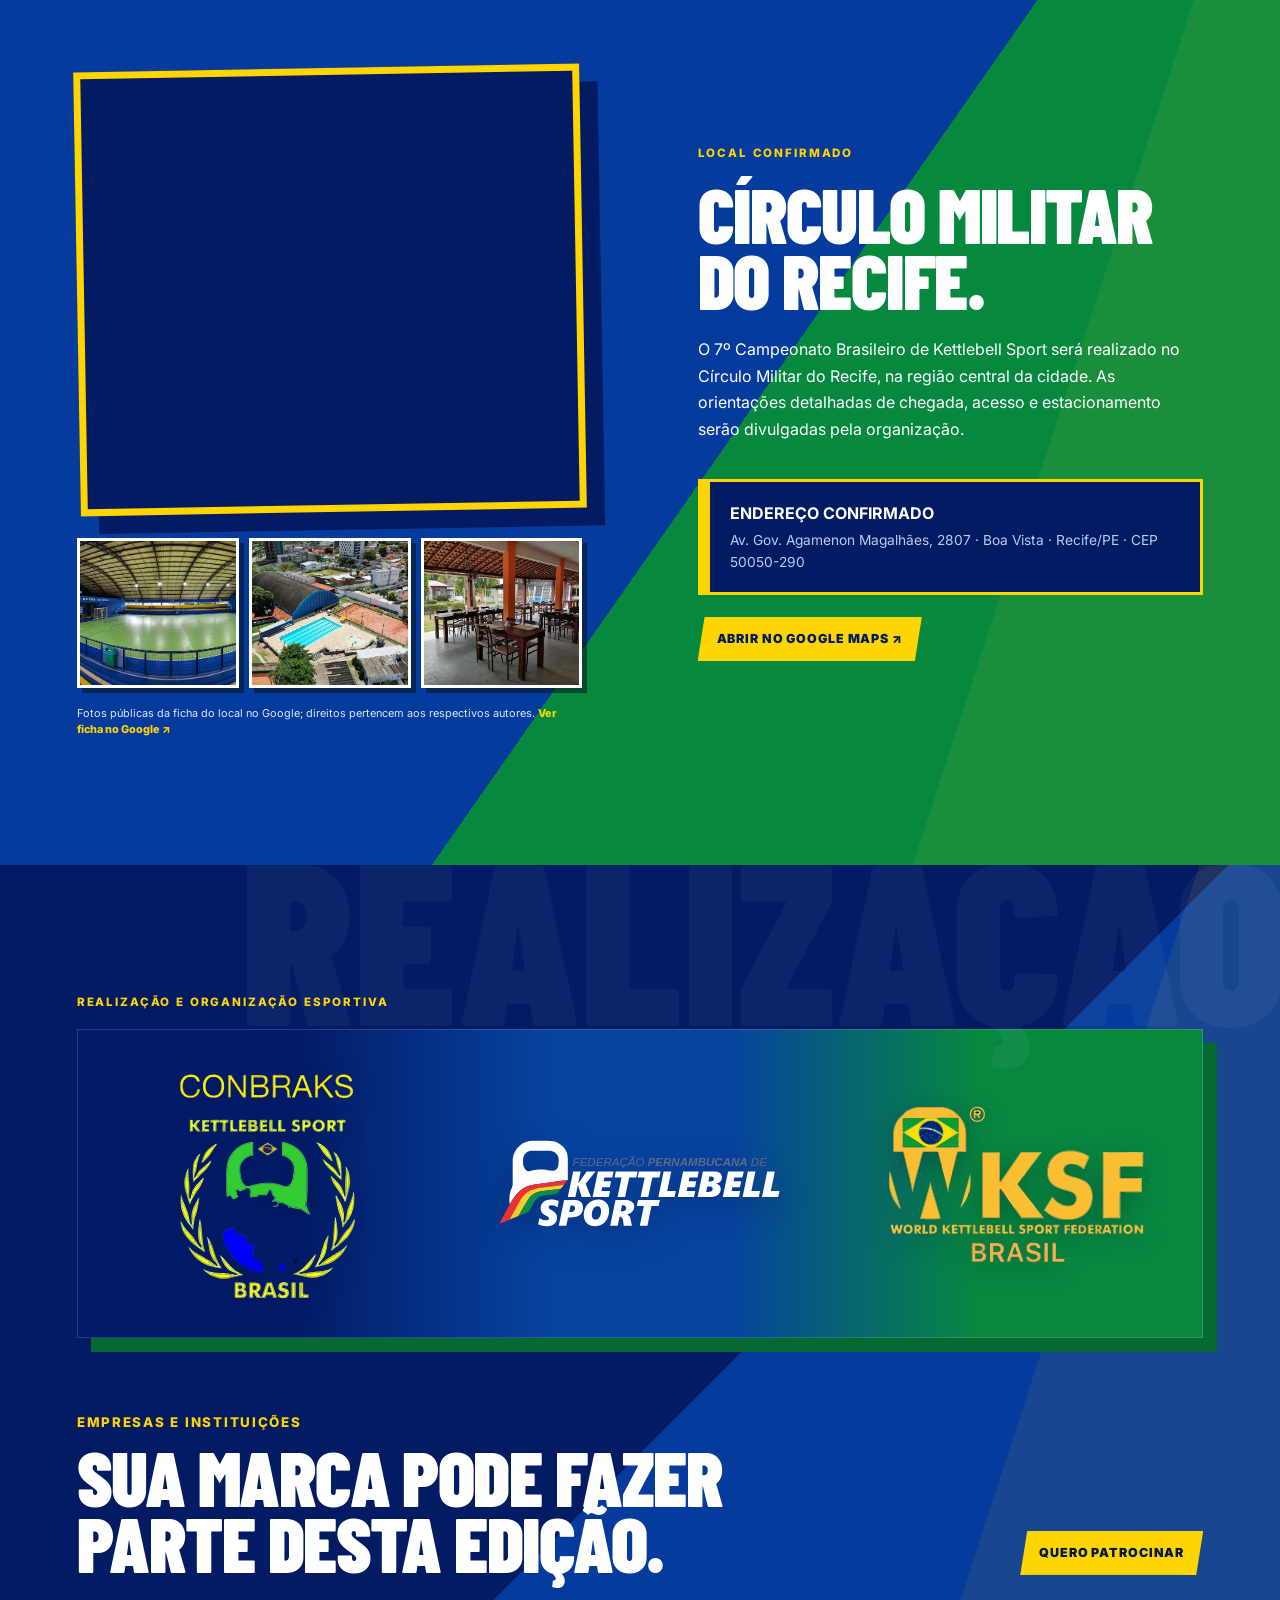
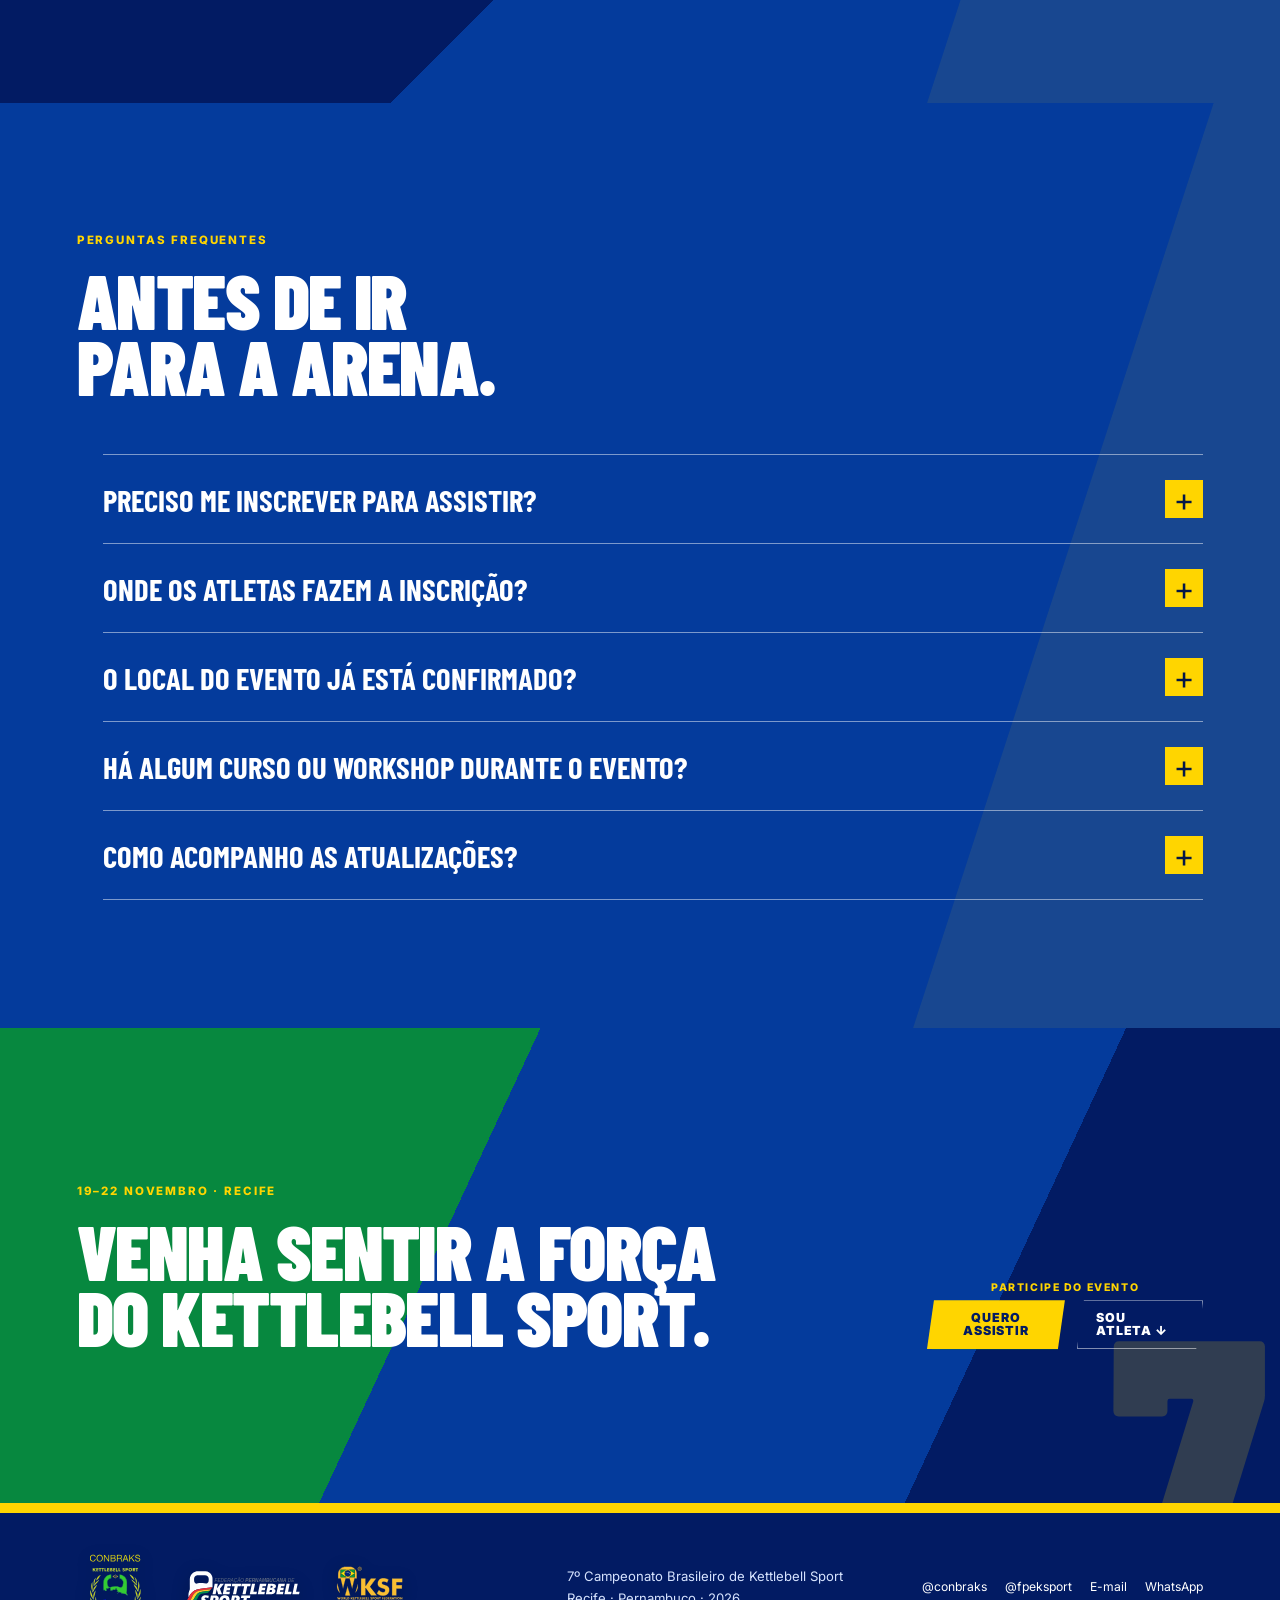
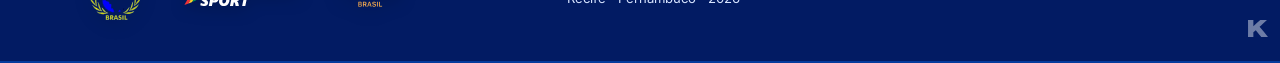
==== commit b7c84c85: "update" ====
--- a/index.html
+++ b/index.html
@@ -13,7 +13,7 @@
   <link rel="preload" as="image" href="assets/opening/background-foreground-transparent.webp">
   <link rel="preload" as="image" href="assets/opening/otimizados/01-titulo.png">
   <link rel="icon" type="image/svg+xml" href="data:image/svg+xml,%3Csvg xmlns='http://www.w3.org/2000/svg' viewBox='0 0 64 64'%3E%3Crect width='64' height='64' rx='12' fill='%2307141f'/%3E%3Cpath d='M15 14h36L31 52H18l17-27H15z' fill='%23ffd20a'/%3E%3C/svg%3E">
-  <link rel="stylesheet" href="styles.css?v=20261027a">
+  <link rel="stylesheet" href="styles.css?v=20261027b">
   <script>document.documentElement.classList.add('js');
   // Ao atualizar a página (F5), sempre volta para o topo.
   try {
--- a/styles.css
+++ b/styles.css
@@ -749,3 +749,38 @@
 .workshop-body .workshop-prices strong{font-size:1.7rem}
 .ws-formbody .public-step{gap:10px;padding:14px 18px}
 .ws-formbody .public-field input{height:42px}
+
+/* Realização e organização: faixa única com os 3 fundos coloridos em degradê (sem círculos) */
+.section--organizers .logo-row{
+  display:grid;grid-template-columns:repeat(3,minmax(0,1fr));gap:0;
+  min-height:0;padding:clamp(18px,2.6vw,34px) 0;border:0;overflow:visible;
+  background:linear-gradient(90deg,#031c68 0%,#031c68 20%,#0643a0 42%,#0643a0 58%,#07883f 80%,#07883f 100%);
+  box-shadow:14px 14px 0 #056a31;outline:1px solid rgba(255,255,255,.14);outline-offset:-1px;
+}
+.section--organizers .logo-row a:nth-child(n){
+  position:relative;display:block;justify-self:stretch;width:auto;min-width:0;
+  height:clamp(170px,19vw,260px);aspect-ratio:auto;padding:0;
+  border:0;border-radius:0;overflow:visible;box-shadow:none;background:none;
+}
+.section--organizers .logo-row a:nth-child(n) img{
+  position:absolute;top:0;bottom:0;left:clamp(8px,1.5vw,24px);right:clamp(8px,1.5vw,24px);
+  width:calc(100% - 2*clamp(8px,1.5vw,24px));height:100%;max-width:none;max-height:none;object-fit:contain;
+  transform-origin:center;filter:drop-shadow(0 6px 10px rgba(0,10,43,.30));
+}
+.section--organizers .logo-row a:nth-child(1) img{transform:scale(1.06)}
+.section--organizers .logo-row a:nth-child(2) img{transform:scale(1.5)}
+.section--organizers .logo-row a:nth-child(3) img{transform:scale(1.2)}
+@media(max-width:1100px){
+  .section--organizers .logo-row{box-shadow:10px 10px 0 #056a31}
+}
+@media(max-width:767px){
+  .section--organizers .logo-row{
+    grid-template-columns:1fr;padding:14px 0;box-shadow:8px 8px 0 #056a31;
+    background:linear-gradient(180deg,#031c68 0%,#031c68 20%,#0643a0 42%,#0643a0 58%,#07883f 80%,#07883f 100%);
+  }
+  .section--organizers .logo-row a:nth-child(n){width:auto;height:min(190px,46vw)}
+  .section--organizers .logo-row a:nth-child(n) img{left:16px;right:16px;width:calc(100% - 32px)}
+  .section--organizers .logo-row a:nth-child(2) img{transform:scale(1.9)}
+  .section--organizers .logo-row a:nth-child(3) img{transform:scale(1.4)}
+  .section--organizers .logo-row a:nth-child(1) img{transform:scale(1.1)}
+}
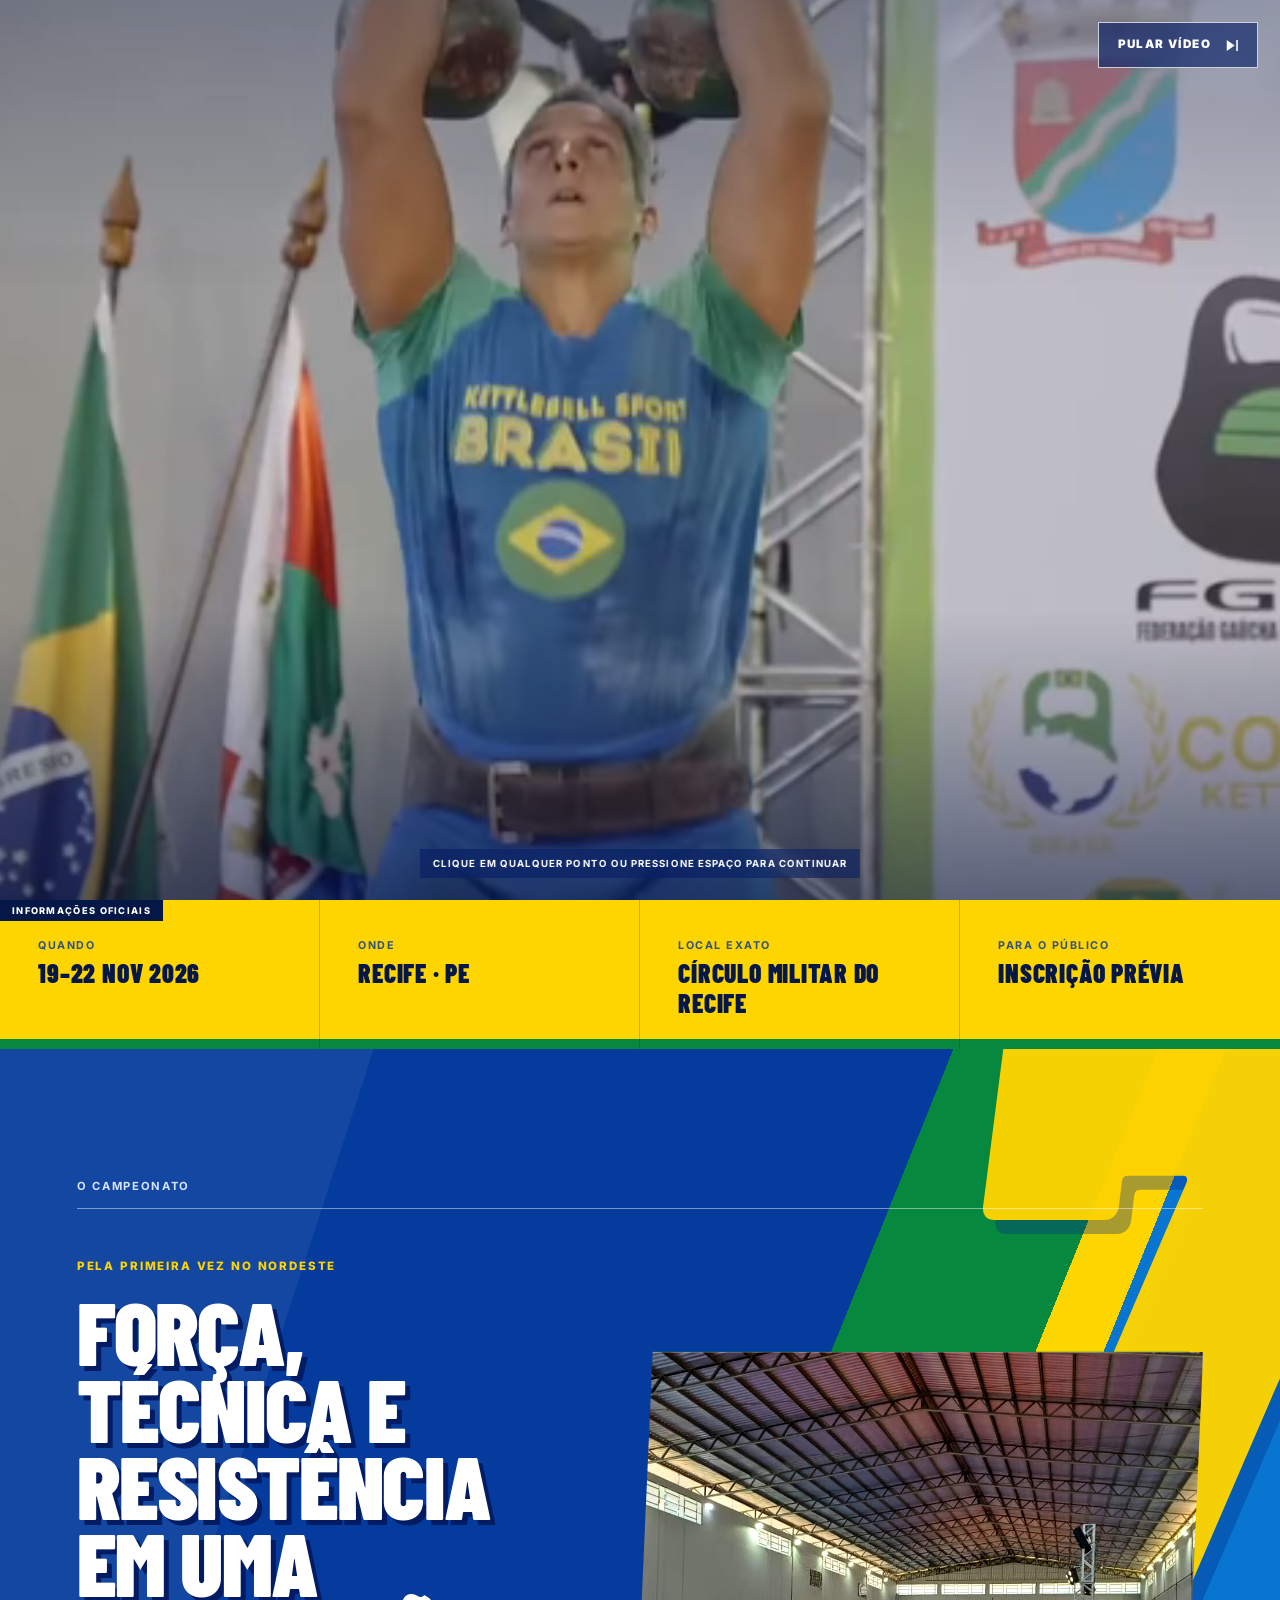
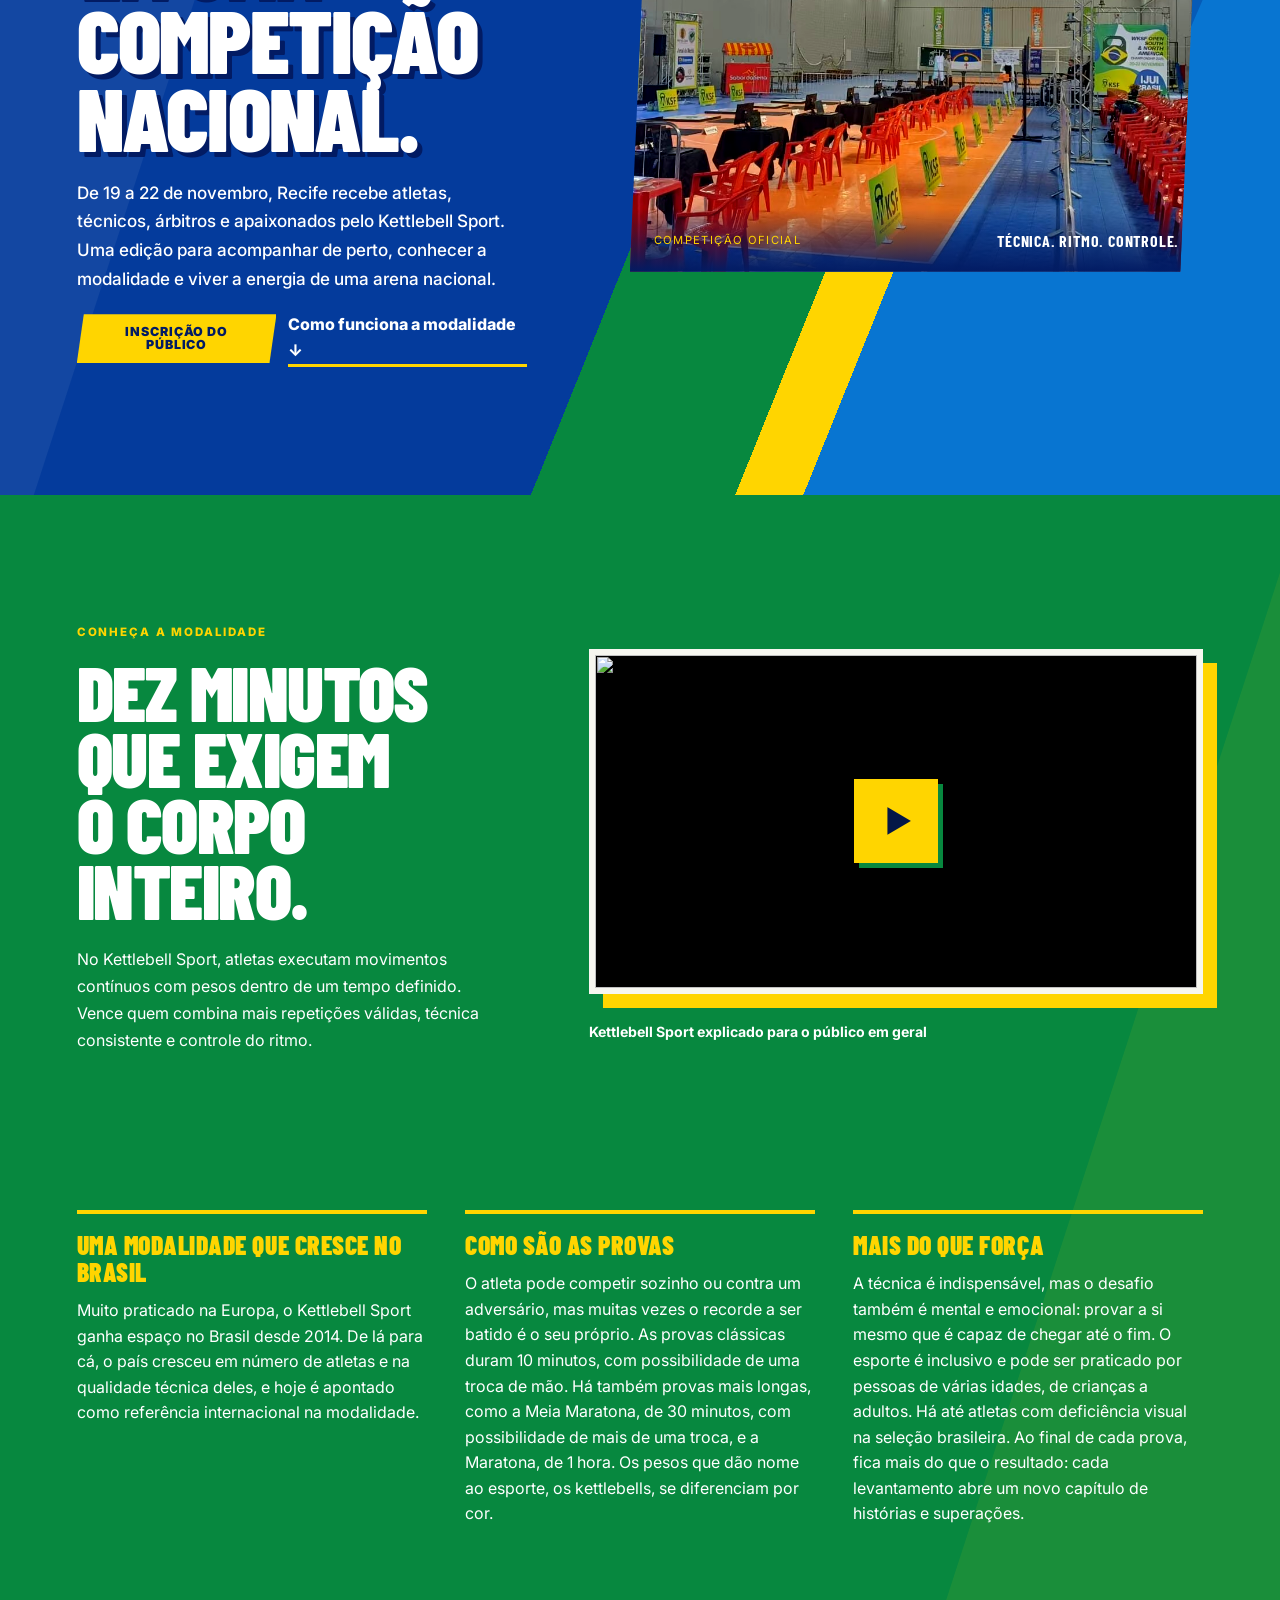
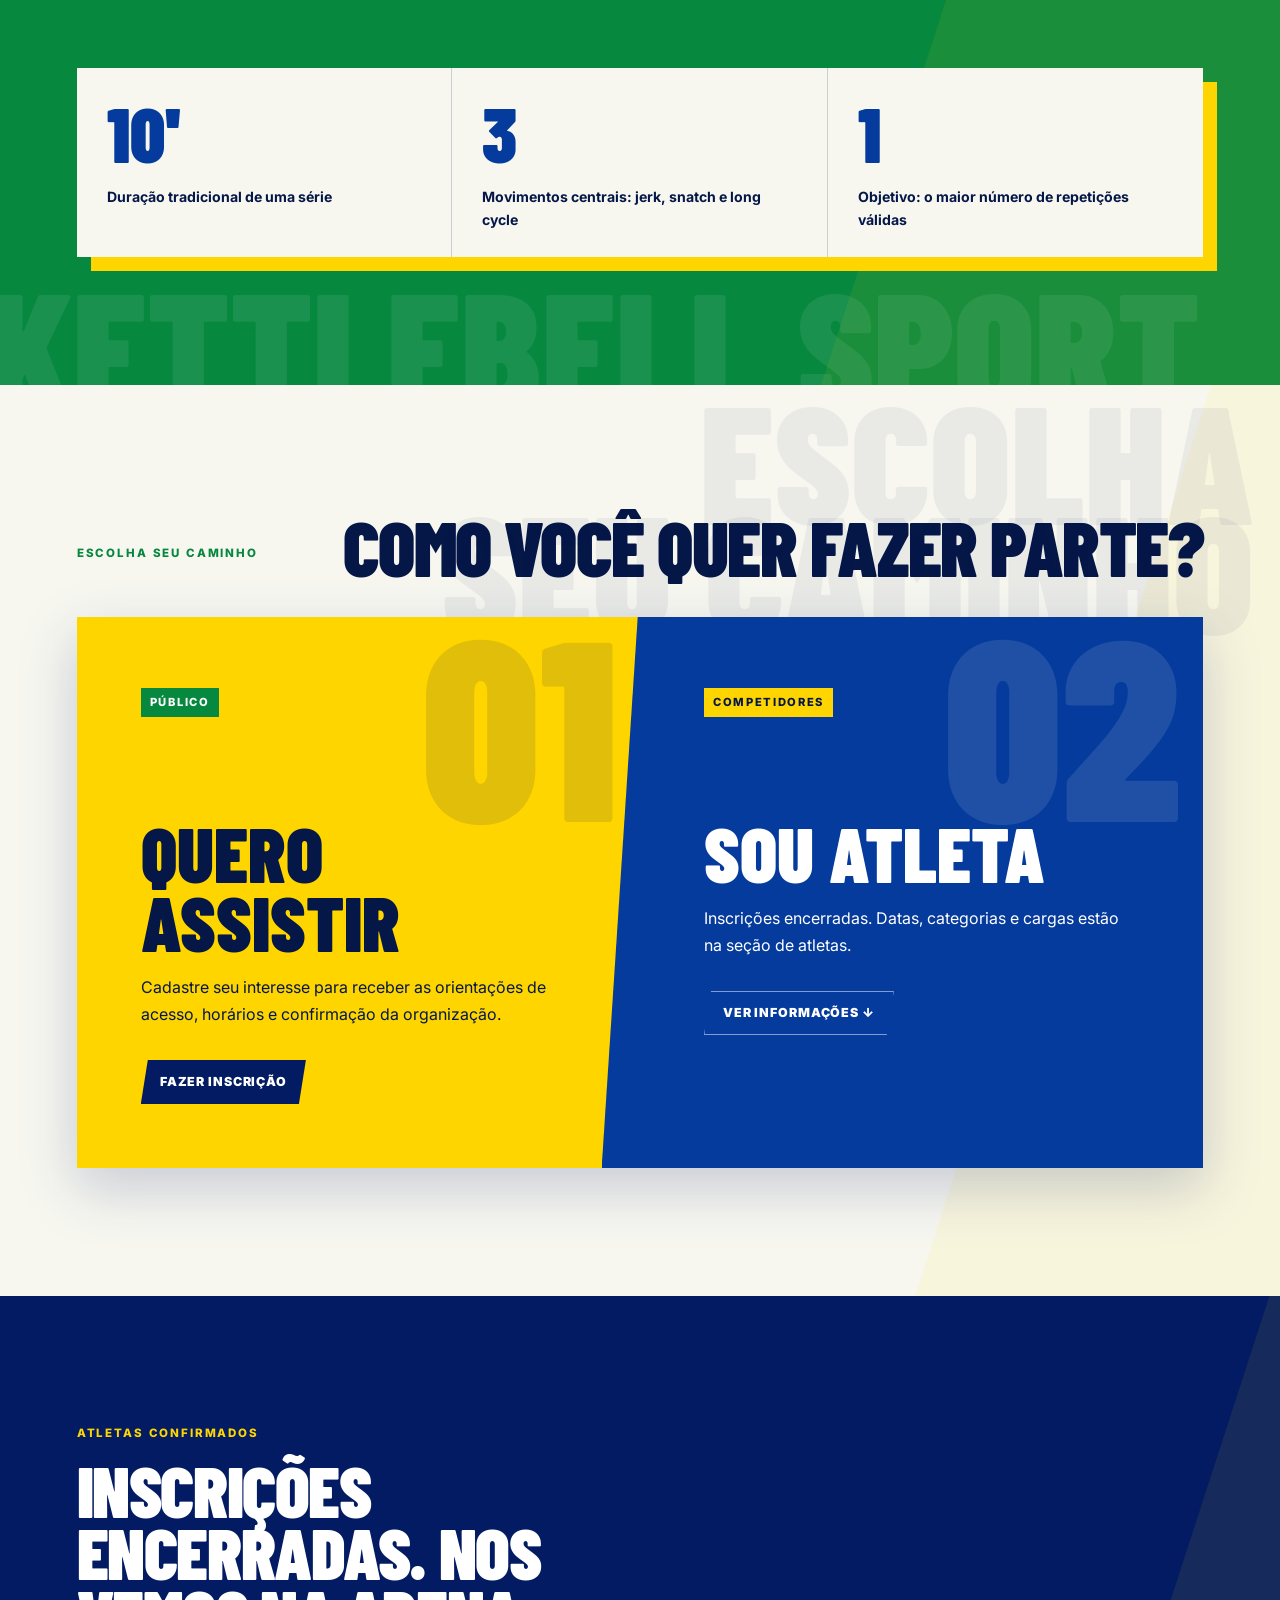
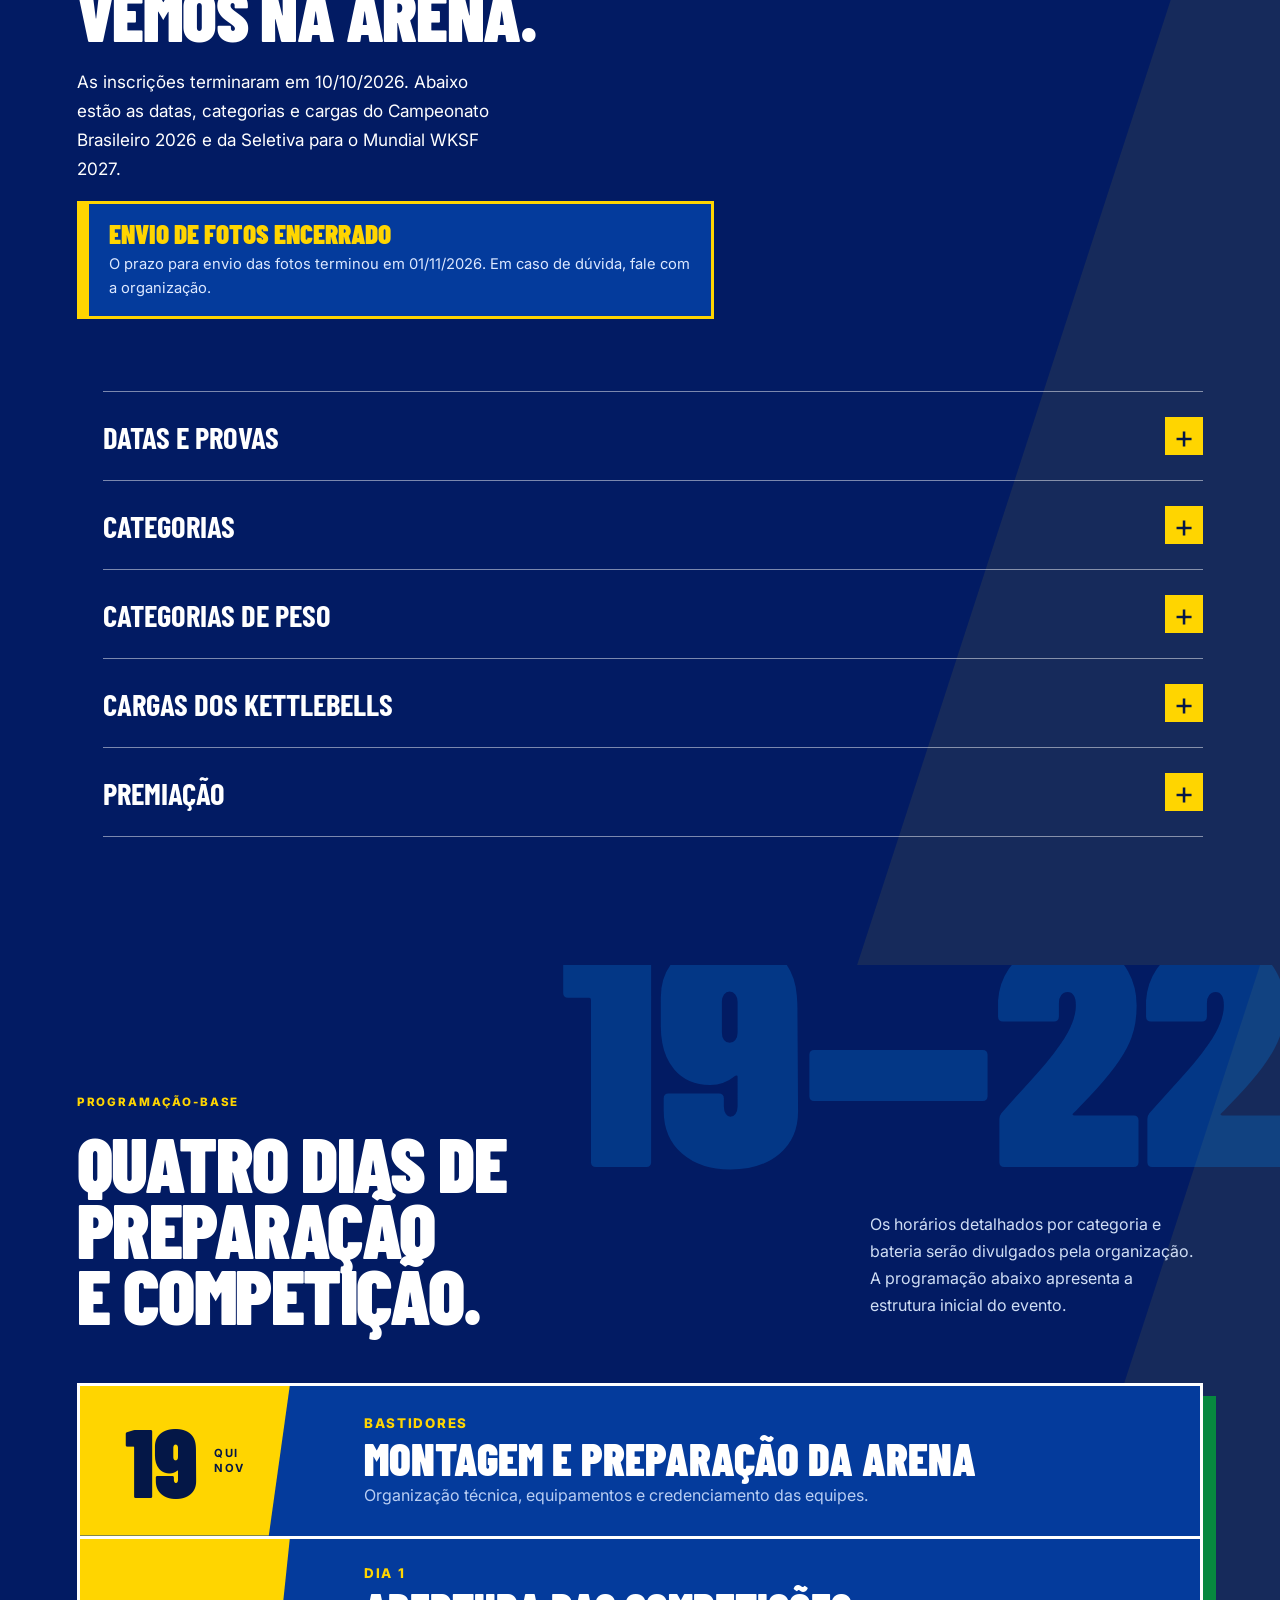
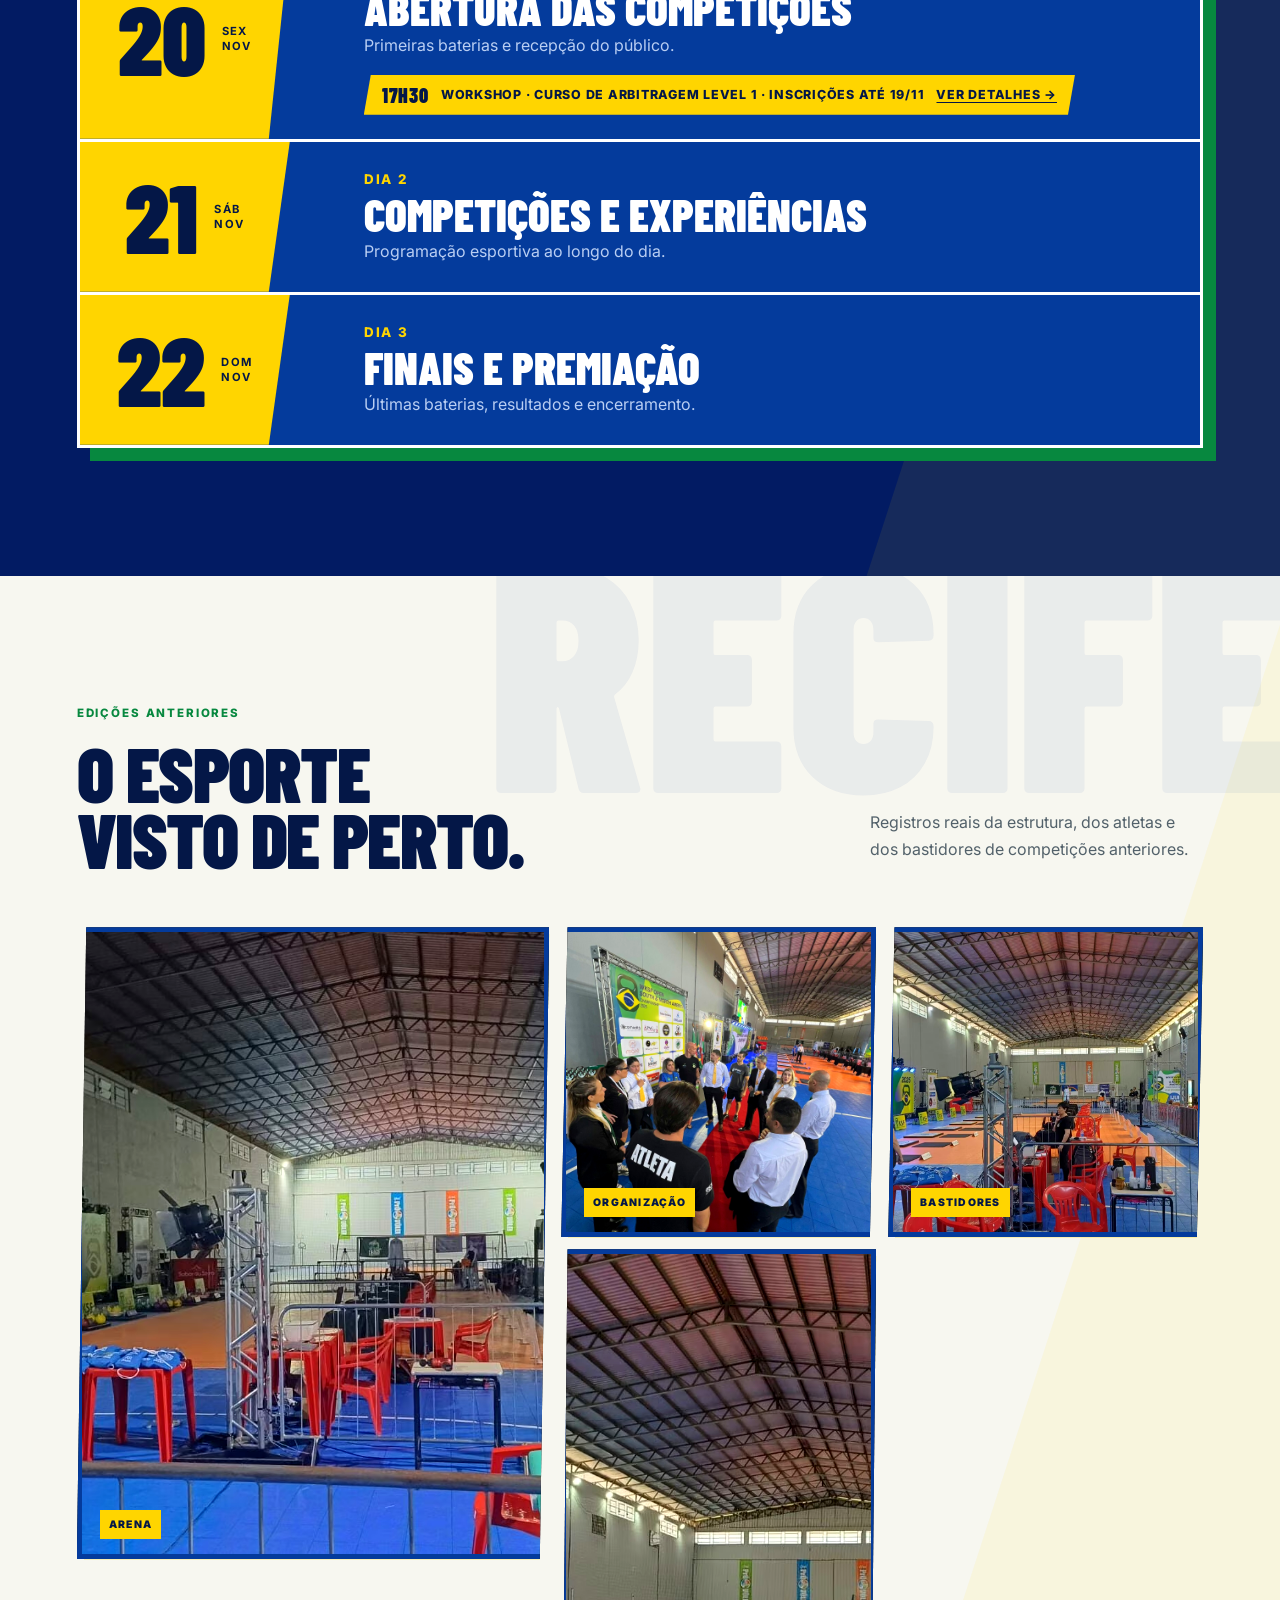
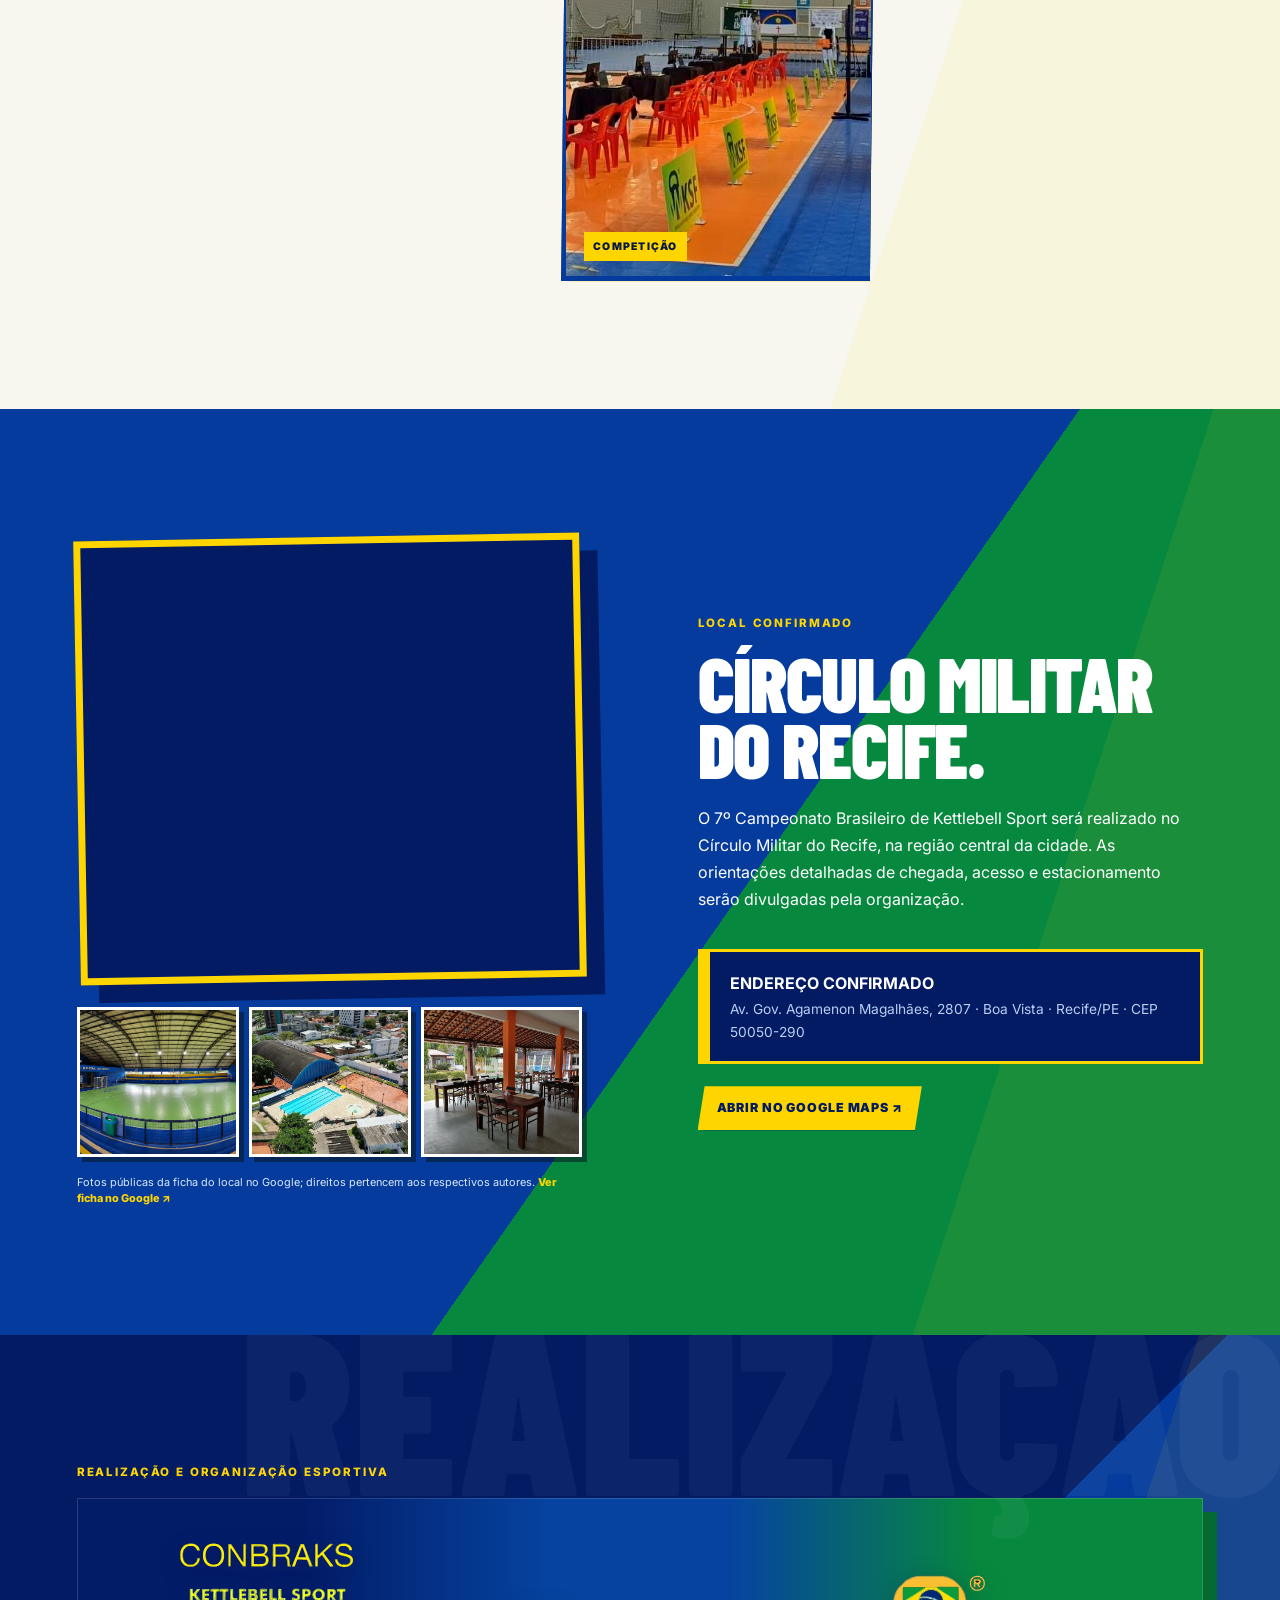
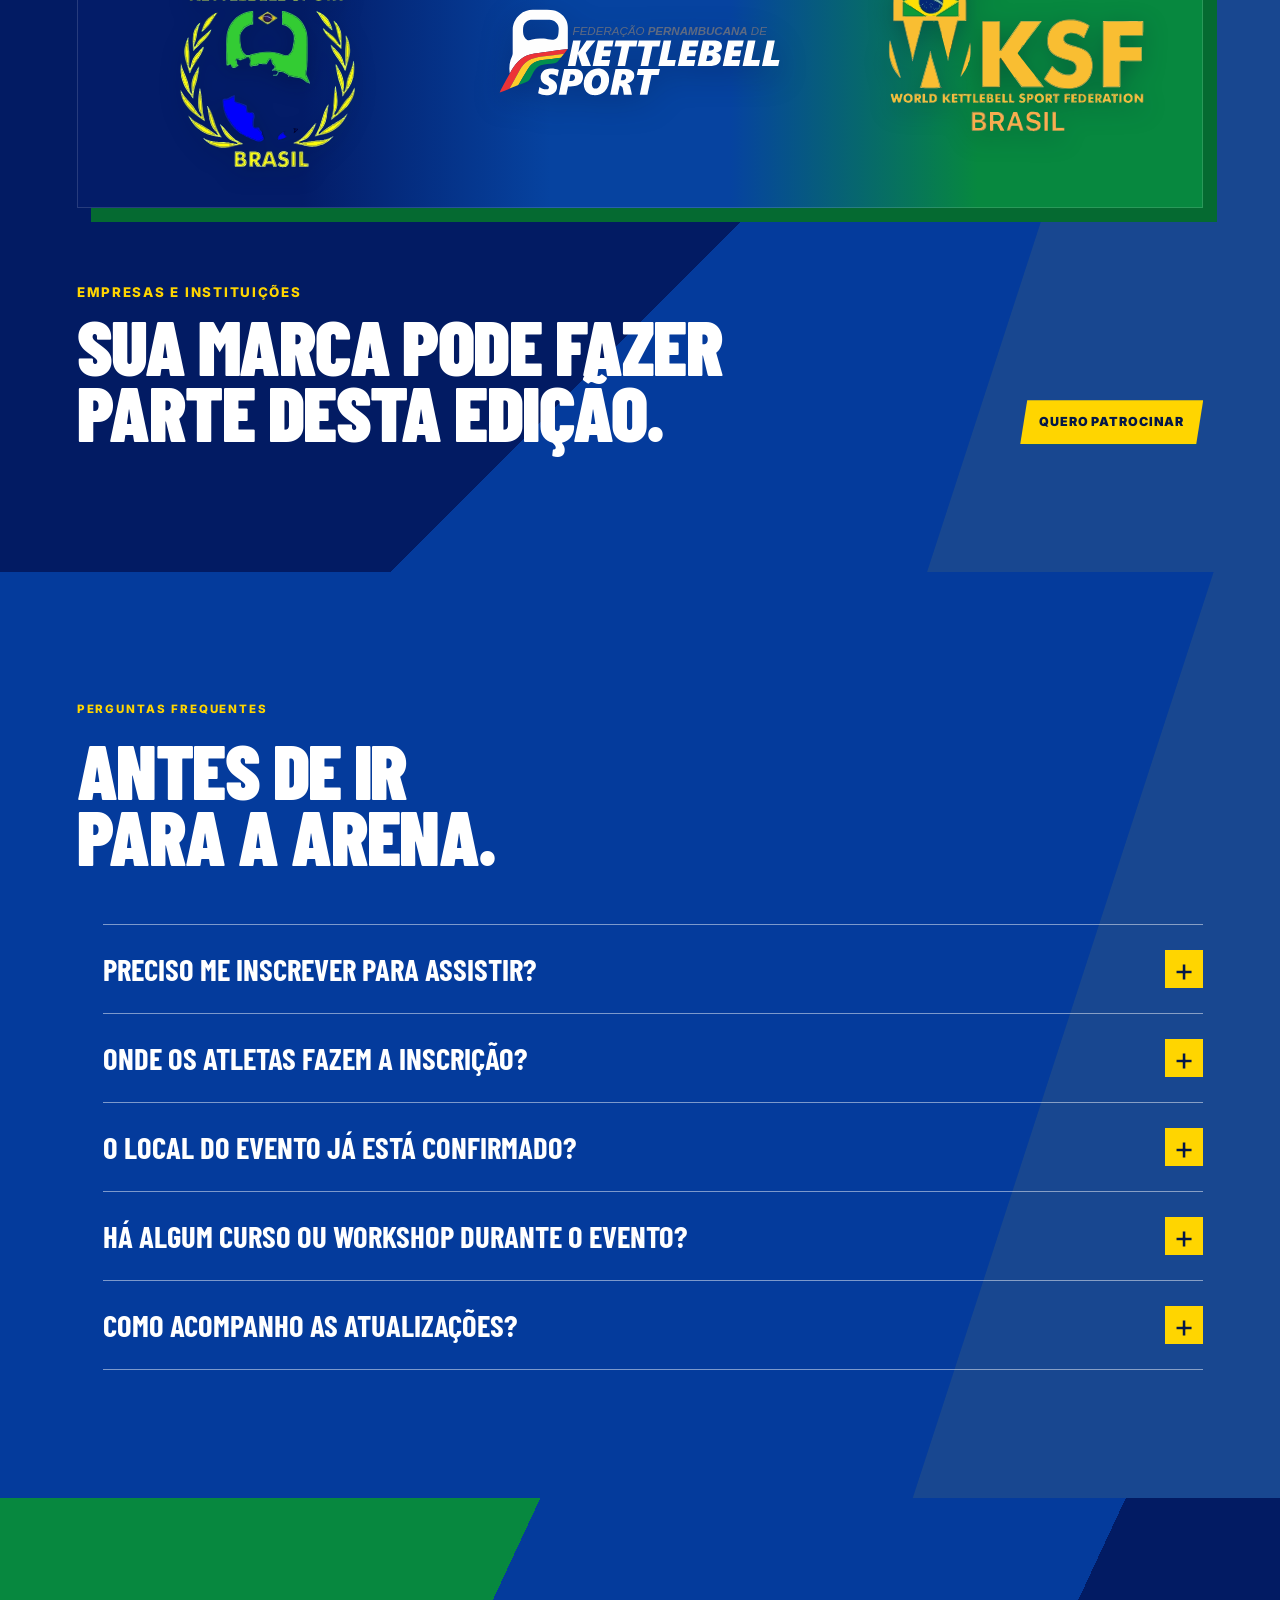
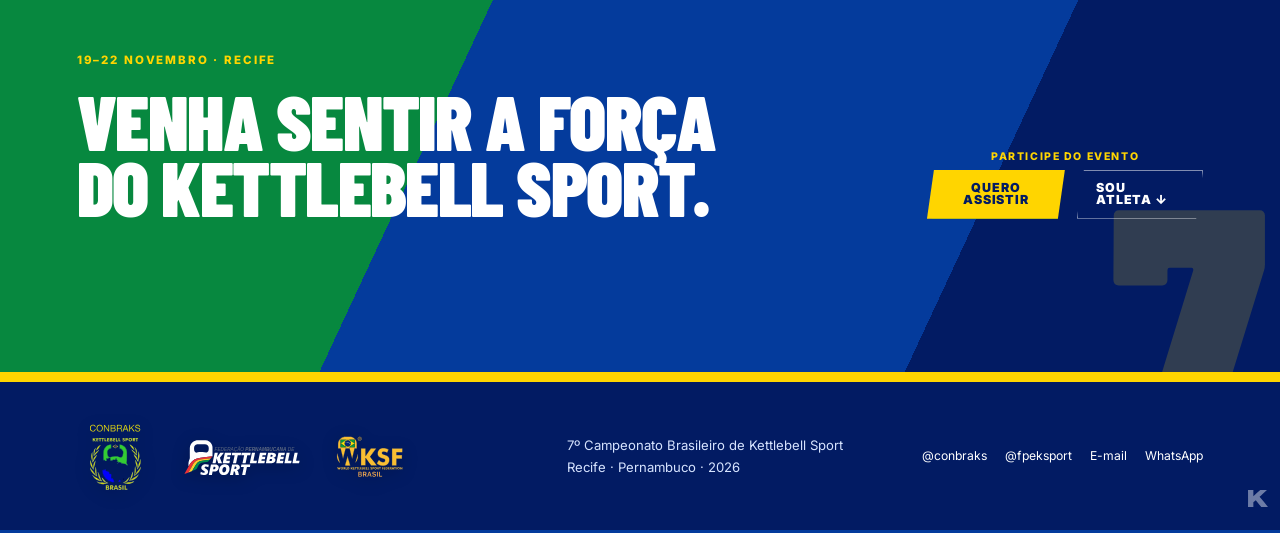
==== commit a85c94e3: "update" ====
--- a/index.html
+++ b/index.html
@@ -13,8 +13,10 @@
   <link rel="preload" as="image" href="assets/opening/background-foreground-transparent.webp">
   <link rel="preload" as="image" href="assets/opening/otimizados/01-titulo.png">
   <link rel="icon" type="image/svg+xml" href="data:image/svg+xml,%3Csvg xmlns='http://www.w3.org/2000/svg' viewBox='0 0 64 64'%3E%3Crect width='64' height='64' rx='12' fill='%2307141f'/%3E%3Cpath d='M15 14h36L31 52H18l17-27H15z' fill='%23ffd20a'/%3E%3C/svg%3E">
-  <link rel="stylesheet" href="styles.css?v=20261027b">
+  <link rel="stylesheet" href="styles.css?v=20261027c">
   <script>document.documentElement.classList.add('js');
+  // Intro: só na primeira entrada pelo link (por aba). Não repete ao voltar de outras páginas nem com F5.
+  try{if(sessionStorage.getItem('introSeen')==='1')document.documentElement.classList.add('intro-seen');}catch(_){}
   // Ao atualizar a página (F5), sempre volta para o topo.
   try {
     if ('scrollRestoration' in history) history.scrollRestoration = 'manual';
@@ -46,7 +48,7 @@
     <button class="menu-toggle" type="button" aria-expanded="false" aria-controls="siteNav"><span></span><span></span><span></span><span class="sr-only">Abrir menu</span></button>
     <nav class="site-nav" id="siteNav" aria-label="Navegação principal">
       <a href="#evento">O evento</a>
-      <a href="#entenda">Entenda a modalidade</a>
+      <a href="#entenda">Conheça a modalidade</a>
       <a href="#programacao">Programação</a>
       <a href="#experiencias" hidden data-temp-hidden>Experiências</a>
       <a href="#local">Local</a>
@@ -119,13 +121,54 @@
           <p>De 19 a 22 de novembro, Recife recebe atletas, técnicos, árbitros e apaixonados pelo Kettlebell Sport. Uma edição para acompanhar de perto, conhecer a modalidade e viver a energia de uma arena nacional.</p>
           <div class="button-row">
             <button class="button button--yellow" type="button" data-open-registration>Inscrição do público</button>
-            <a class="text-link" href="#entenda">Como funciona o esporte →</a>
+            <a class="text-link" href="#entenda">Como funciona a modalidade ↓</a>
           </div>
         </div>
         <figure class="photo-frame reveal">
           <img src="assets/fotos/foto-05.avif" alt="Atletas de Kettlebell Sport competindo em plataformas com arbitragem" width="1600" height="900" loading="lazy">
           <figcaption><span>Competição oficial</span><b>Técnica. Ritmo. Controle.</b></figcaption>
         </figure>
+      </div>
+    </section>
+
+    <section class="section section--sport" id="entenda" data-header-tone="yellow">
+      <div class="sport-copy reveal">
+        <p class="eyebrow">Conheça a modalidade</p>
+        <h2>Dez minutos que exigem o corpo inteiro.</h2>
+        <p>No Kettlebell Sport, atletas executam movimentos contínuos com pesos dentro de um tempo definido. Vence quem combina mais repetições válidas, técnica consistente e controle do ritmo.</p>
+      </div>
+      <div class="sport-video reveal" id="sportVideo" data-video-id="84U-6PaxbOI">
+        <div class="sport-video__frame">
+          <a class="sport-video__poster" href="https://youtu.be/84U-6PaxbOI" target="_blank" rel="noopener" aria-label="Assistir ao vídeo sobre Kettlebell Sport no YouTube">
+            <img src="https://i.ytimg.com/vi/84U-6PaxbOI/hqdefault.jpg" alt="" width="480" height="360" loading="lazy">
+            <span class="sport-video__play" aria-hidden="true">▶</span>
+          </a>
+          <div id="sportVideoPlayer"></div>
+          <button class="sport-video__sound" type="button" hidden aria-label="Ativar o som do vídeo"><span></span></button>
+        </div>
+        <div class="sport-video__bar">
+          <span>Kettlebell Sport explicado para o público em geral</span>
+          <button class="sport-video__fs" type="button" hidden aria-label="Ver o vídeo em tela cheia">⛶ Tela cheia</button>
+        </div>
+      </div>
+      <div class="sport-more reveal">
+        <article>
+          <h3>Uma modalidade que cresce no Brasil</h3>
+          <p>Muito praticado na Europa, o Kettlebell Sport ganha espaço no Brasil desde 2014. De lá para cá, o país cresceu em número de atletas e na qualidade técnica deles, e hoje é apontado como referência internacional na modalidade.</p>
+        </article>
+        <article>
+          <h3>Como são as provas</h3>
+          <p>O atleta pode competir sozinho ou contra um adversário, mas muitas vezes o recorde a ser batido é o seu próprio. As provas clássicas duram 10 minutos, com possibilidade de uma troca de mão. Há também provas mais longas, como a Meia Maratona, de 30 minutos, com possibilidade de mais de uma troca, e a Maratona, de 1 hora. Os pesos que dão nome ao esporte, os kettlebells, se diferenciam por cor.</p>
+        </article>
+        <article>
+          <h3>Mais do que força</h3>
+          <p>A técnica é indispensável, mas o desafio também é mental e emocional: provar a si mesmo que é capaz de chegar até o fim. O esporte é inclusivo e pode ser praticado por pessoas de várias idades, de crianças a adultos. Há até atletas com deficiência visual na seleção brasileira. Ao final de cada prova, fica mais do que o resultado: cada levantamento abre um novo capítulo de histórias e superações.</p>
+        </article>
+      </div>
+      <div class="sport-facts reveal">
+        <article><strong>10'</strong><span>Duração tradicional de uma série</span></article>
+        <article><strong>3</strong><span>Movimentos centrais: jerk, snatch e long cycle</span></article>
+        <article><strong>1</strong><span>Objetivo: o maior número de repetições válidas</span></article>
       </div>
     </section>
 
@@ -226,32 +269,6 @@
       </div>
     </section>
 
-    <section class="section section--sport" id="entenda" data-header-tone="yellow">
-      <div class="sport-copy reveal">
-        <p class="eyebrow">Entenda a modalidade</p>
-        <h2>Dez minutos que exigem o corpo inteiro.</h2>
-        <p>No Kettlebell Sport, atletas executam movimentos contínuos com pesos dentro de um tempo definido. Vence quem combina mais repetições válidas, técnica consistente e controle do ritmo.</p>
-      </div>
-      <div class="sport-video reveal" id="sportVideo" data-video-id="84U-6PaxbOI">
-        <div class="sport-video__frame">
-          <a class="sport-video__poster" href="https://youtu.be/84U-6PaxbOI" target="_blank" rel="noopener" aria-label="Assistir ao vídeo sobre Kettlebell Sport no YouTube">
-            <img src="https://i.ytimg.com/vi/84U-6PaxbOI/hqdefault.jpg" alt="" width="480" height="360" loading="lazy">
-            <span class="sport-video__play" aria-hidden="true">▶</span>
-          </a>
-          <div id="sportVideoPlayer"></div>
-          <button class="sport-video__sound" type="button" hidden aria-label="Ativar o som do vídeo"><span></span></button>
-        </div>
-        <div class="sport-video__bar">
-          <span>Kettlebell Sport explicado para o público em geral</span>
-          <button class="sport-video__fs" type="button" hidden aria-label="Ver o vídeo em tela cheia">⛶ Tela cheia</button>
-        </div>
-      </div>
-      <div class="sport-facts reveal">
-        <article><strong>10'</strong><span>Duração tradicional de uma série</span></article>
-        <article><strong>3</strong><span>Movimentos centrais: jerk, snatch e long cycle</span></article>
-        <article><strong>1</strong><span>Objetivo: o maior número de repetições válidas</span></article>
-      </div>
-    </section>
 
     <section class="section section--schedule" id="programacao" data-header-tone="white">
       <div class="section-heading reveal">
@@ -974,6 +991,6 @@
   </dialog>
 
   <dialog class="lightbox" id="galleryDialog" aria-label="Foto ampliada"><button type="button" data-close-gallery aria-label="Fechar">×</button><img src="[data-uri]" alt=""></dialog>
-  <script src="script.js?v=20261027a"></script>
+  <script src="script.js?v=20261027b"></script>
 </body>
 </html>
--- a/styles.css
+++ b/styles.css
@@ -4,6 +4,8 @@
 
 /* Vídeo de introdução */
 body.intro-active{overflow:hidden}
+html.intro-seen body.intro-active{overflow:auto}
+html.intro-seen .video-intro{display:none!important}
 .video-intro{position:fixed;z-index:2000;inset:0;display:grid;place-items:center;overflow:hidden;background:#021b63;cursor:pointer;opacity:1;visibility:visible;transition:opacity .9s ease,visibility .9s ease}
 .video-intro.is-leaving{opacity:0;visibility:hidden;pointer-events:none}
 .video-intro__media{position:absolute;top:50%;left:50%;width:177.777778vh;height:56.25vw;min-width:100%;min-height:100%;max-width:none;transform:translate(-50%,-50%) scale(1.09);object-fit:cover;pointer-events:none}
@@ -670,6 +672,13 @@
   .section--sport .sport-facts{transform:none}
 }
 
+/* ===== Conheça a modalidade: texto complementar ===== */
+.section--sport .sport-more{grid-column:1/-1;display:grid;grid-template-columns:repeat(3,minmax(0,1fr));gap:clamp(20px,3vw,44px);margin-top:clamp(14px,3vw,40px)}
+.sport-more article{padding-top:18px;border-top:4px solid var(--yellow)}
+.sport-more h3{margin:0 0 12px;color:var(--yellow);font:900 clamp(1.35rem,2vw,1.8rem)/1.05 var(--display);letter-spacing:.02em;text-transform:uppercase}
+.sport-more p{margin:0;color:#fff;font-size:1rem;line-height:1.6}
+@media(max-width:900px){.section--sport .sport-more{grid-template-columns:1fr;gap:26px}}
+
 /* ===== Workshop de arbitragem ===== */
 .opening__workshop-tab{--tab-handle:46px;--tab-x:-100%;--tab-y:-50%;position:absolute;z-index:25;left:0;top:50%;display:flex;align-items:center;gap:12px;height:54px;padding:0 0 0 20px;border:2px solid var(--navy);border-left:0;background:#fff;color:var(--navy);font:900 .8rem/1 var(--body);letter-spacing:.12em;white-space:nowrap;cursor:pointer;box-shadow:5px 5px 0 rgba(2,27,99,.45);opacity:0;pointer-events:none;transform:translate(var(--tab-x),var(--tab-y));transition:transform 1s cubic-bezier(.65,0,.35,1),opacity 1s ease}
 .opening__workshop-tab__handle{display:grid;place-items:center;width:var(--tab-handle);height:100%;background:var(--blue);color:#fff;font-size:1.15rem}
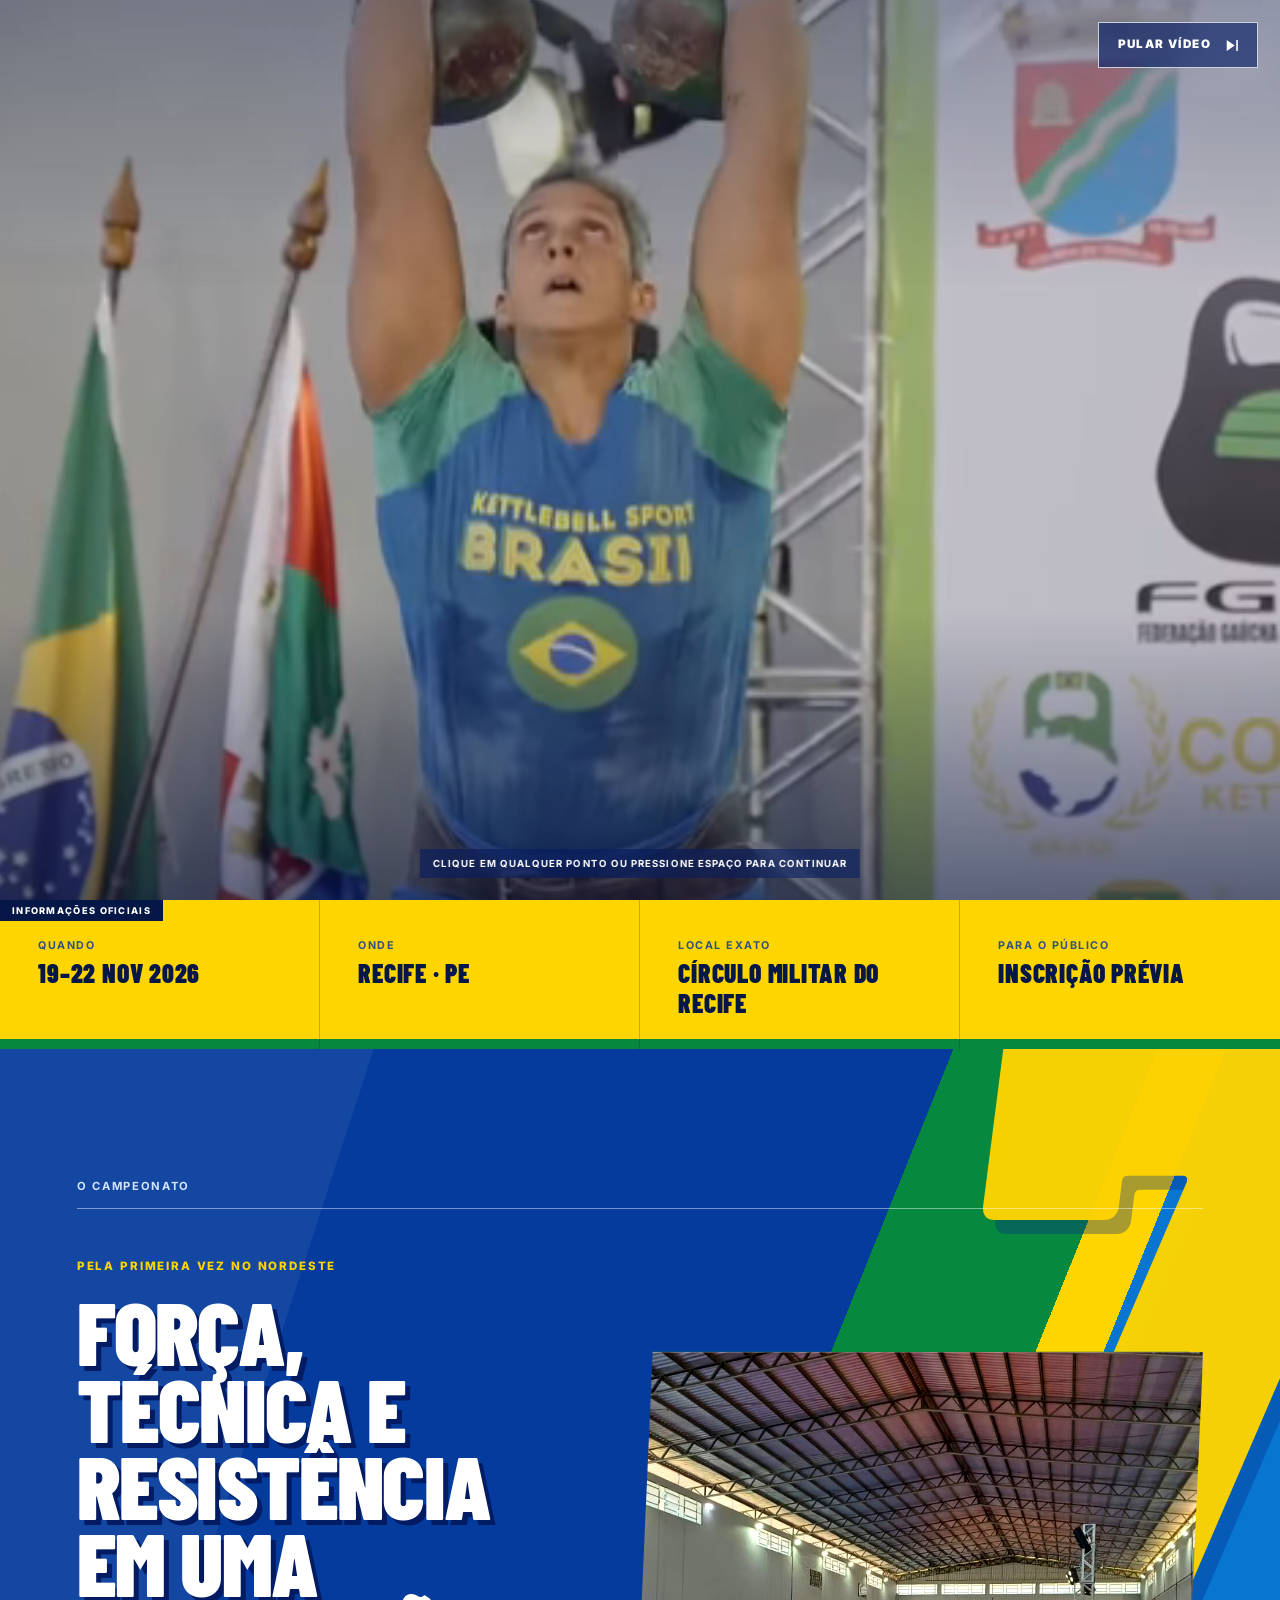
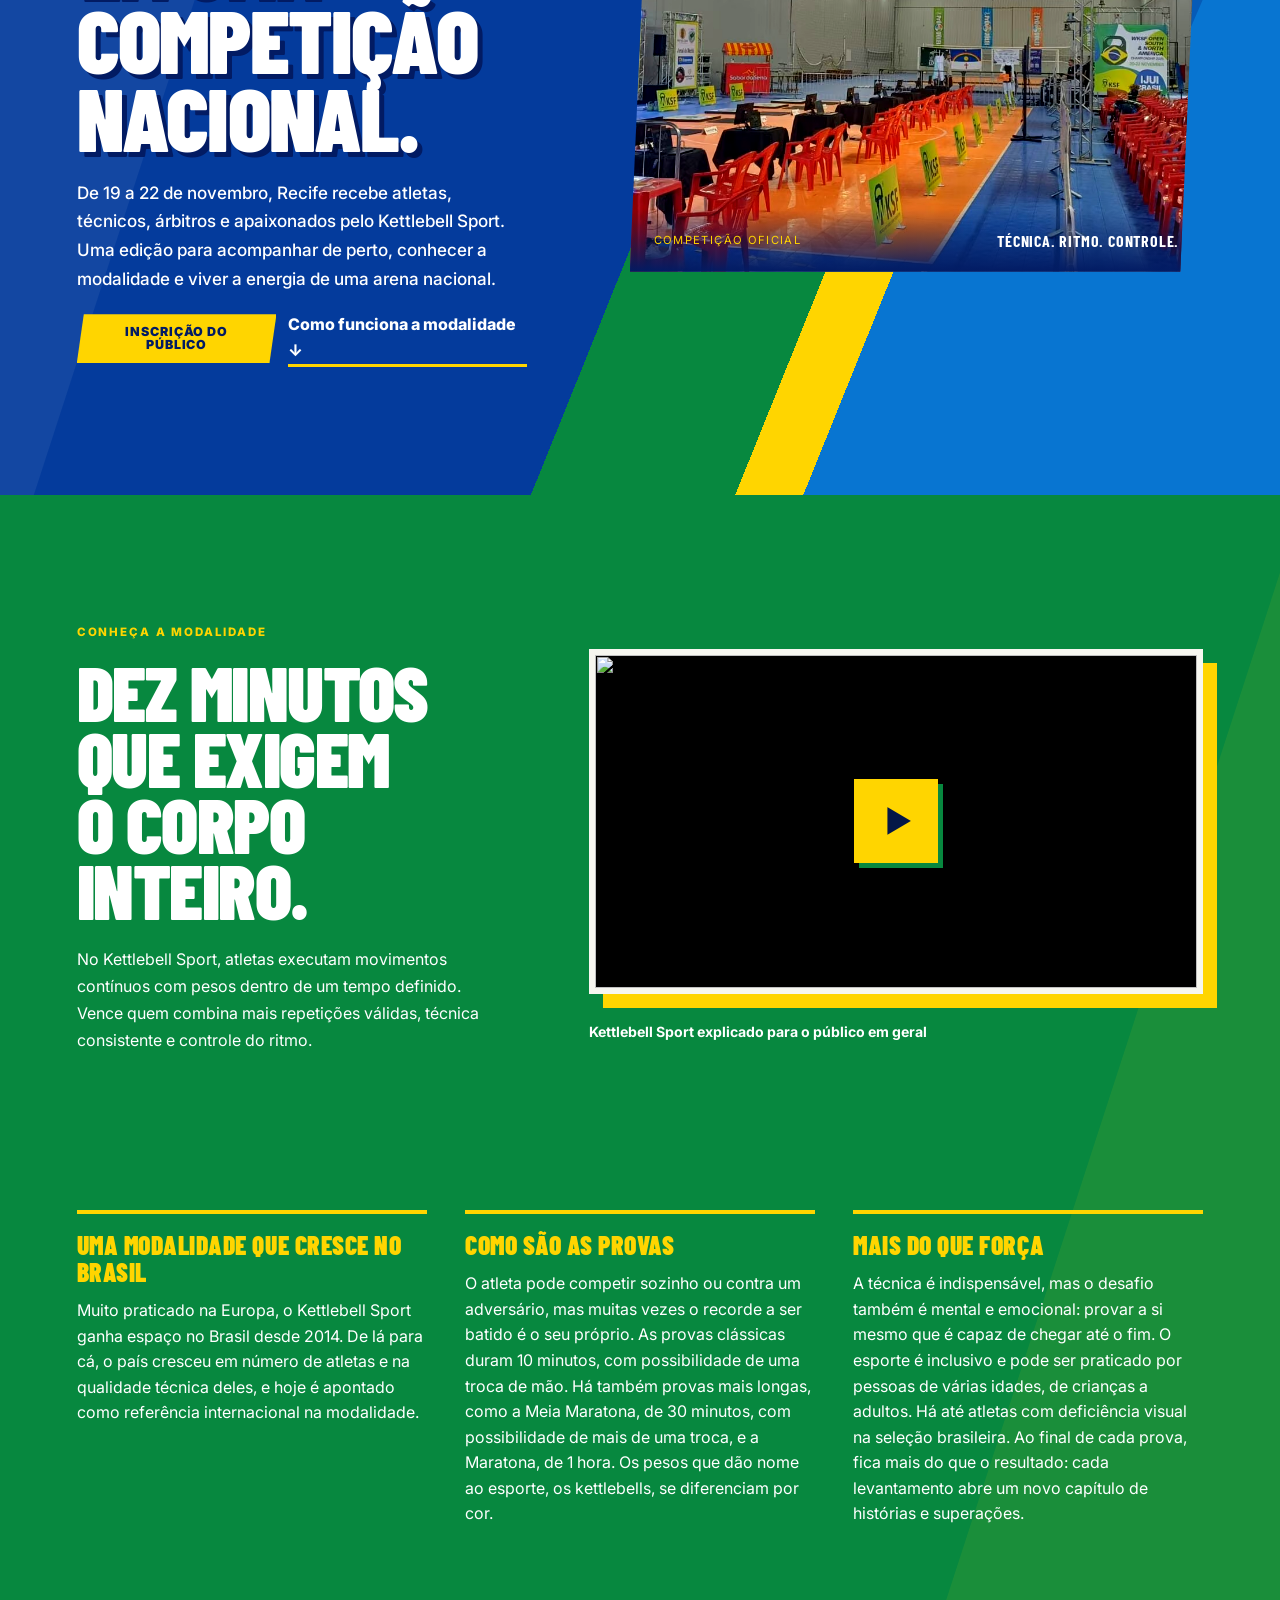
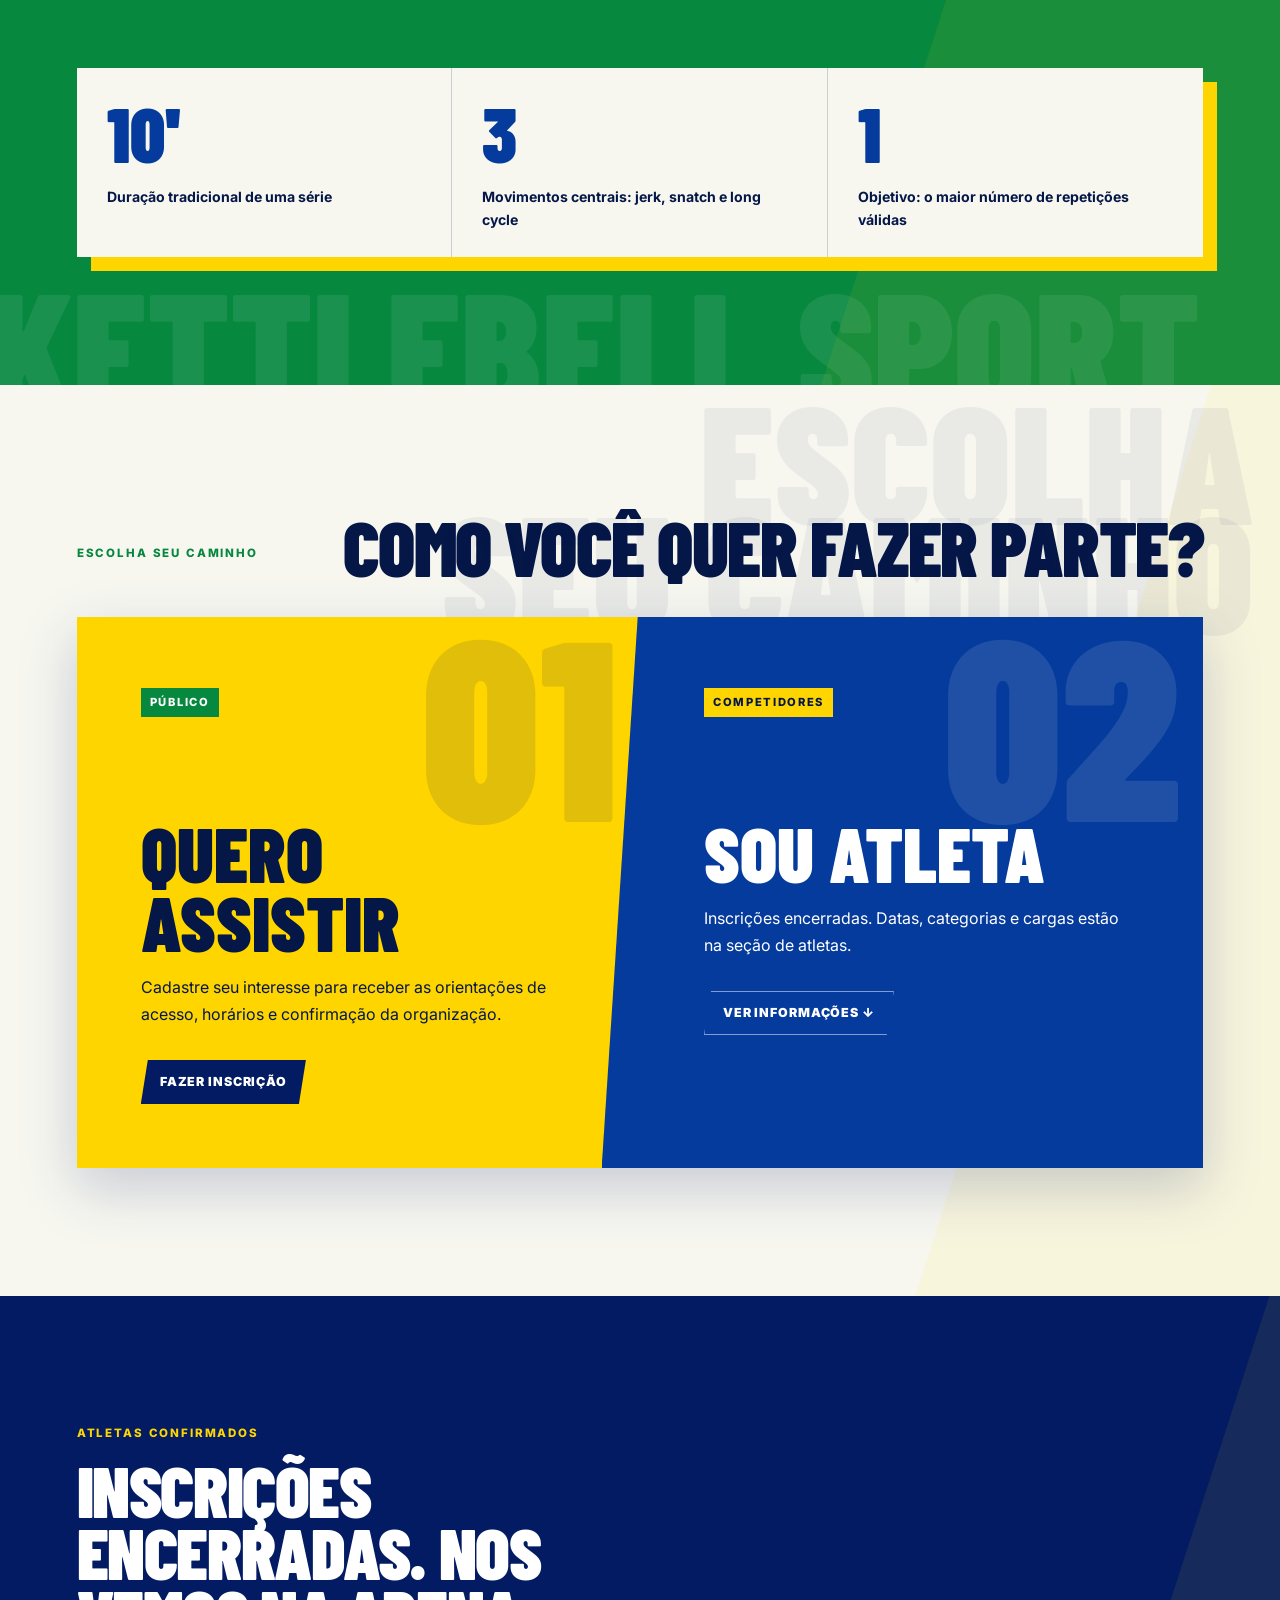
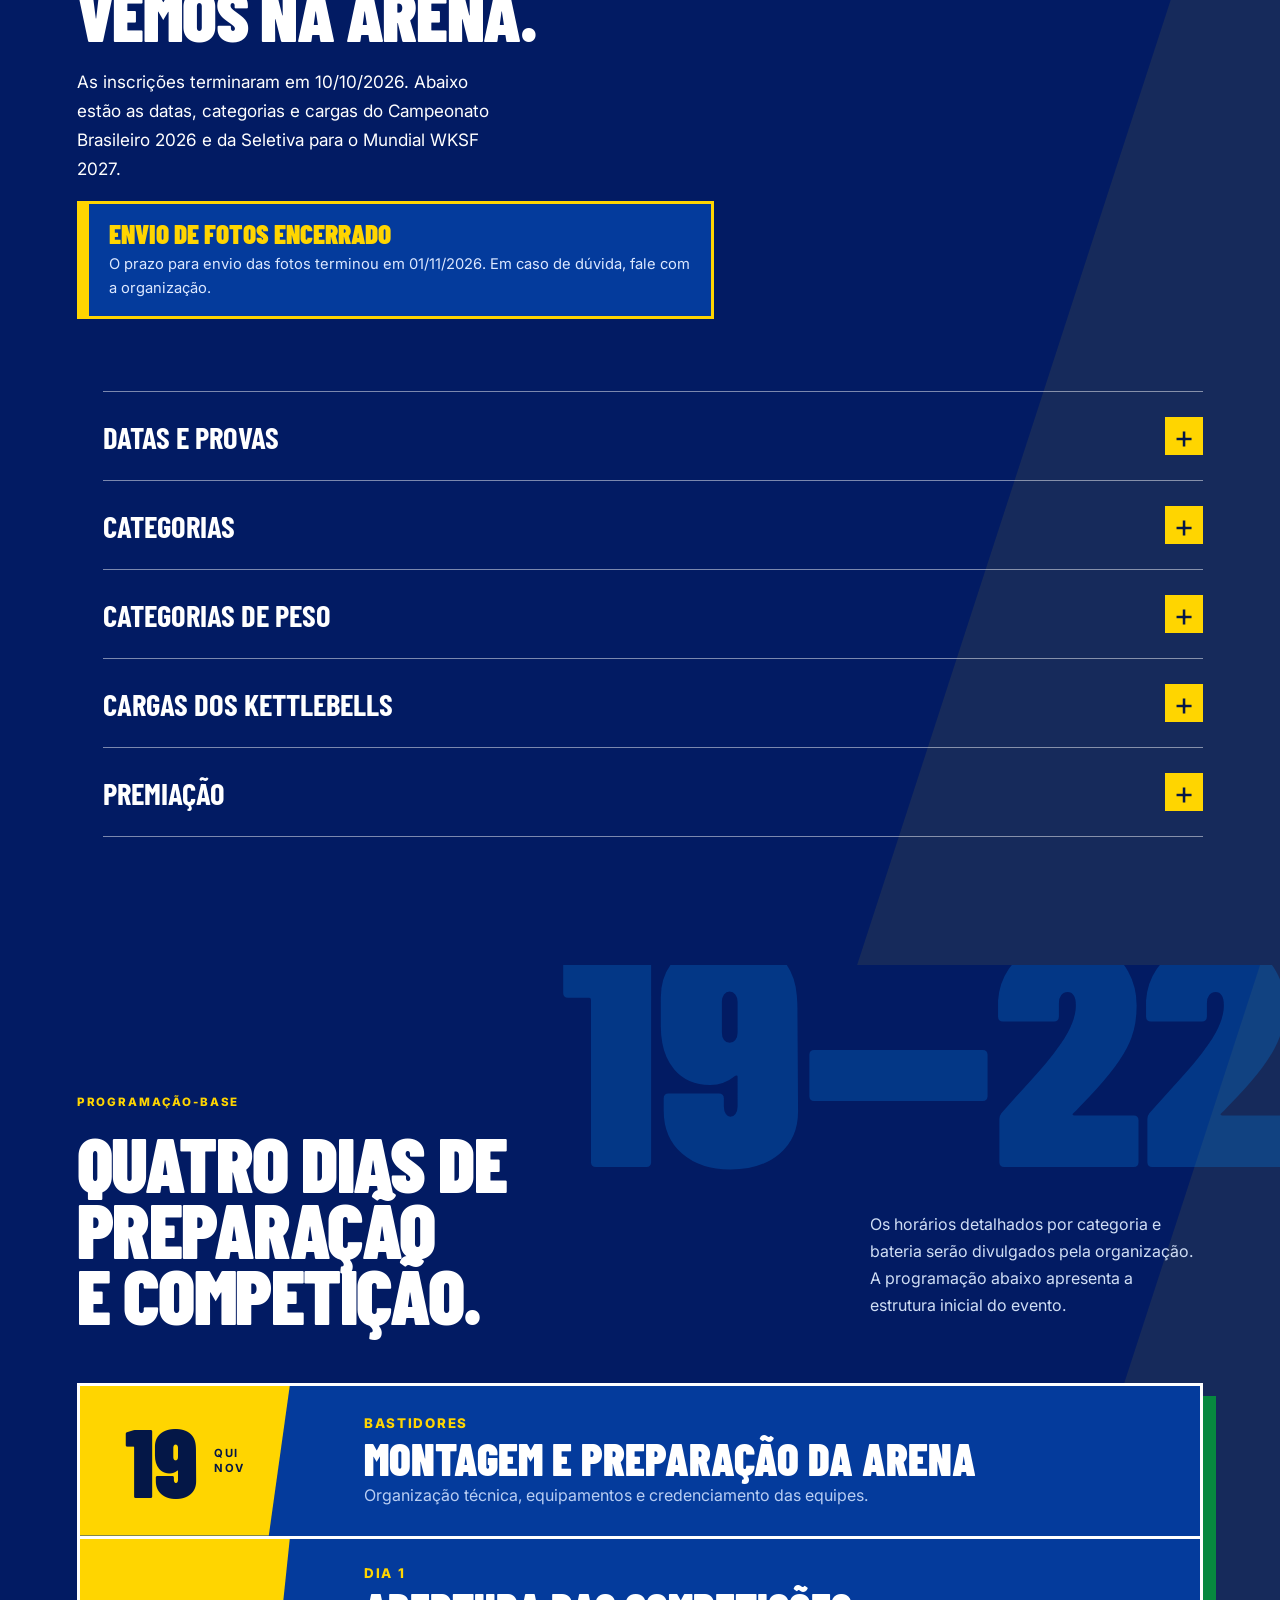
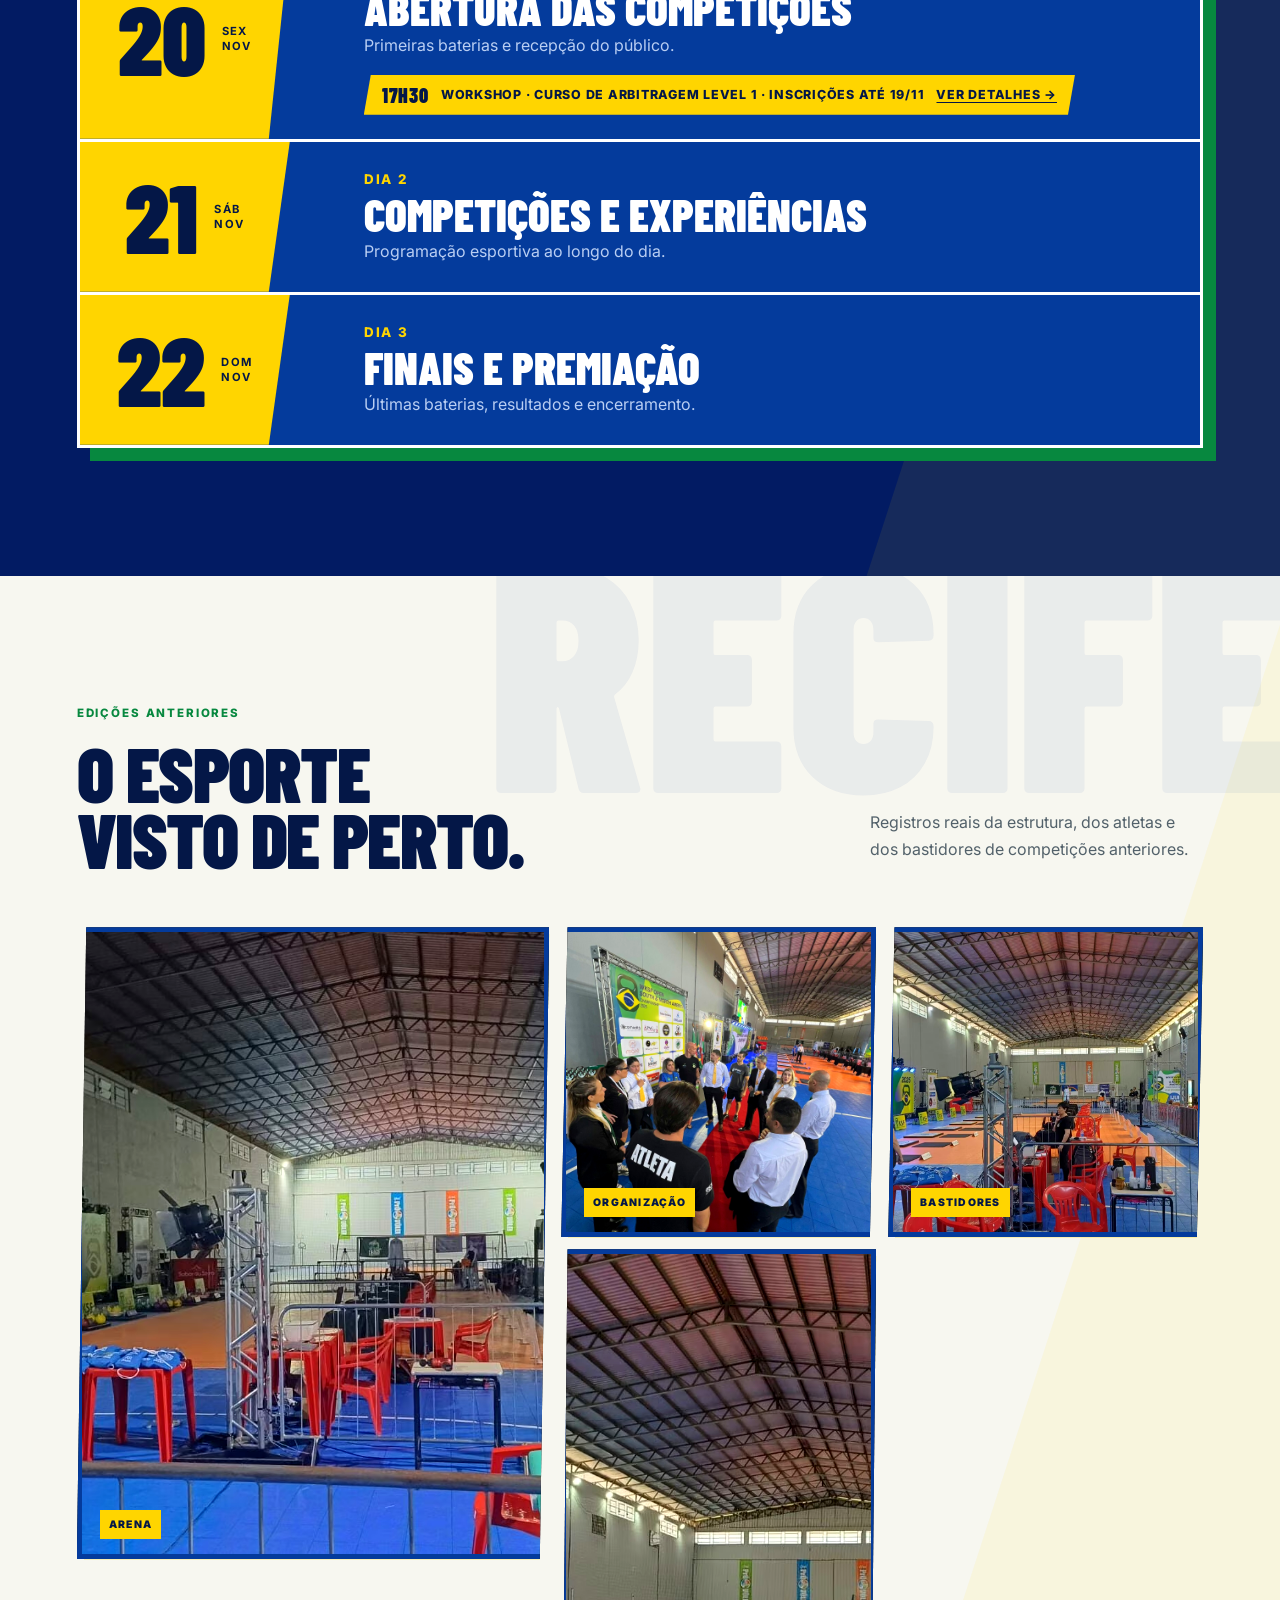
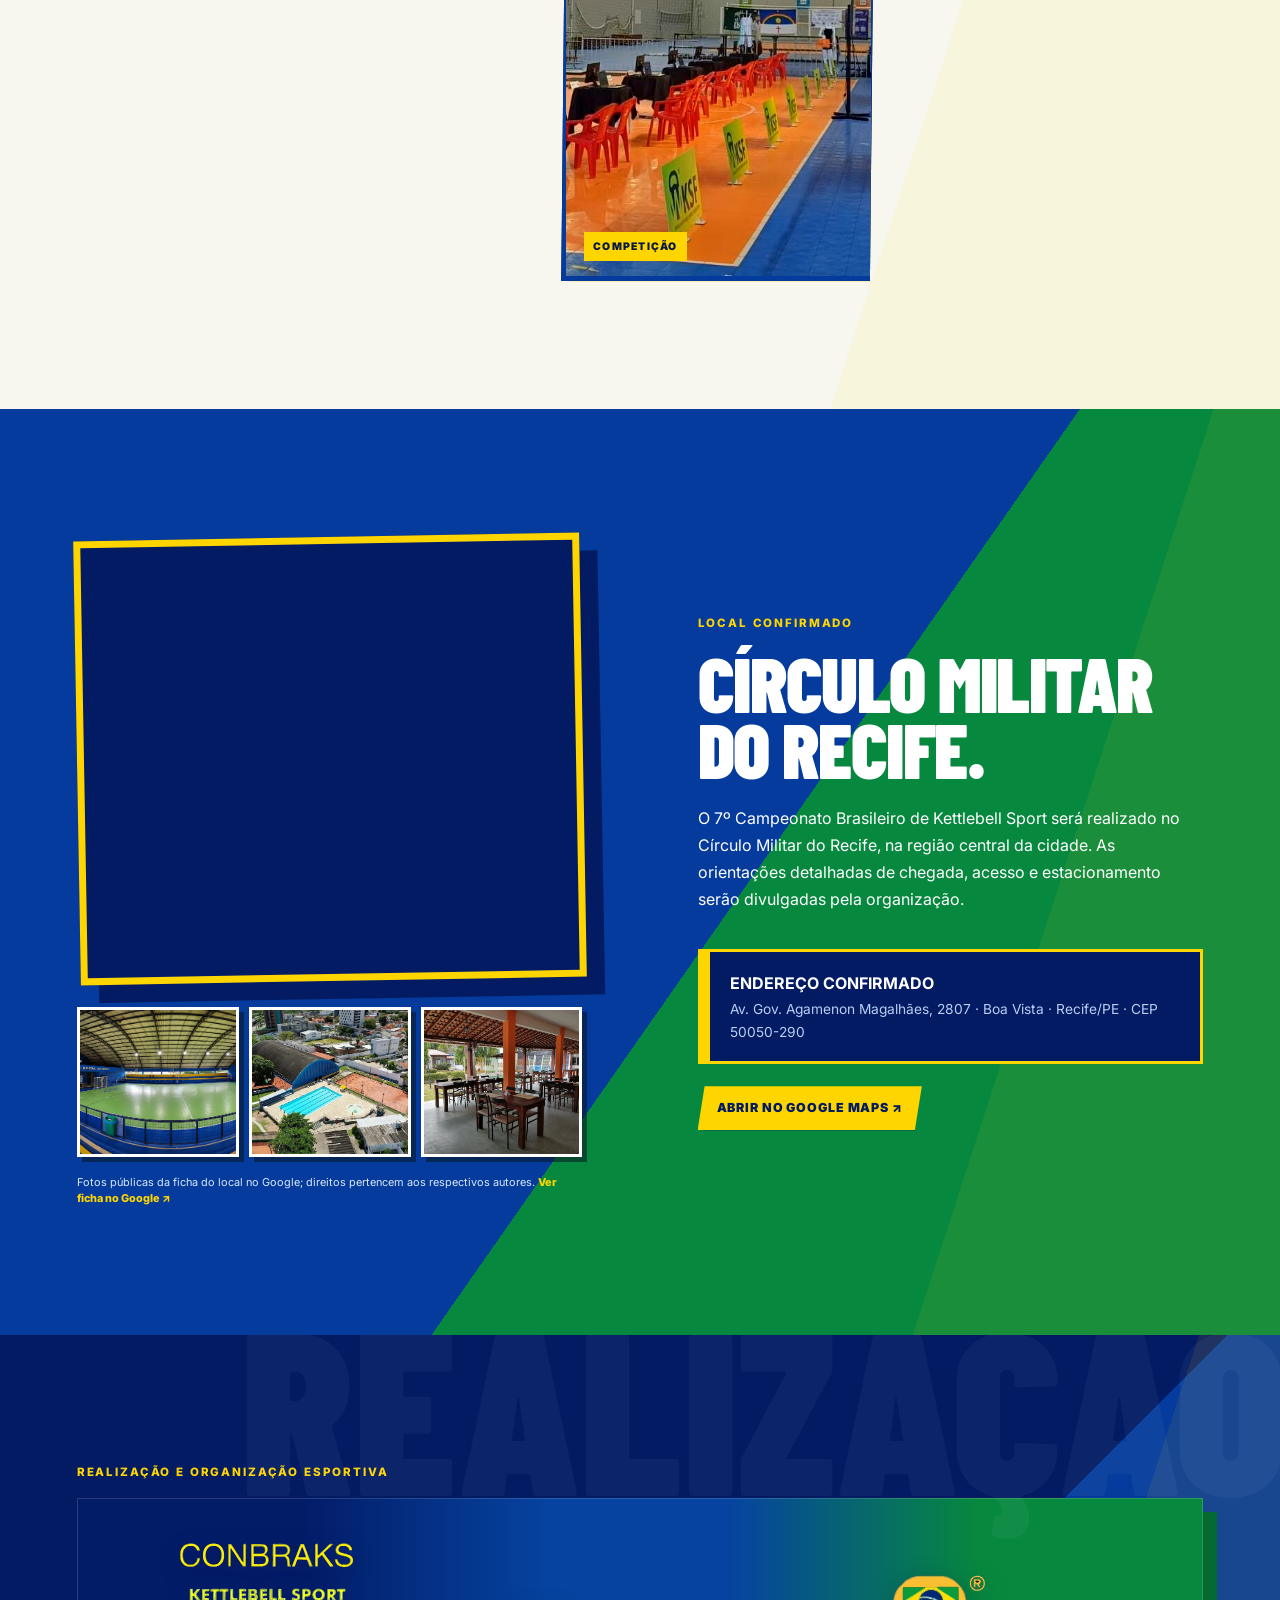
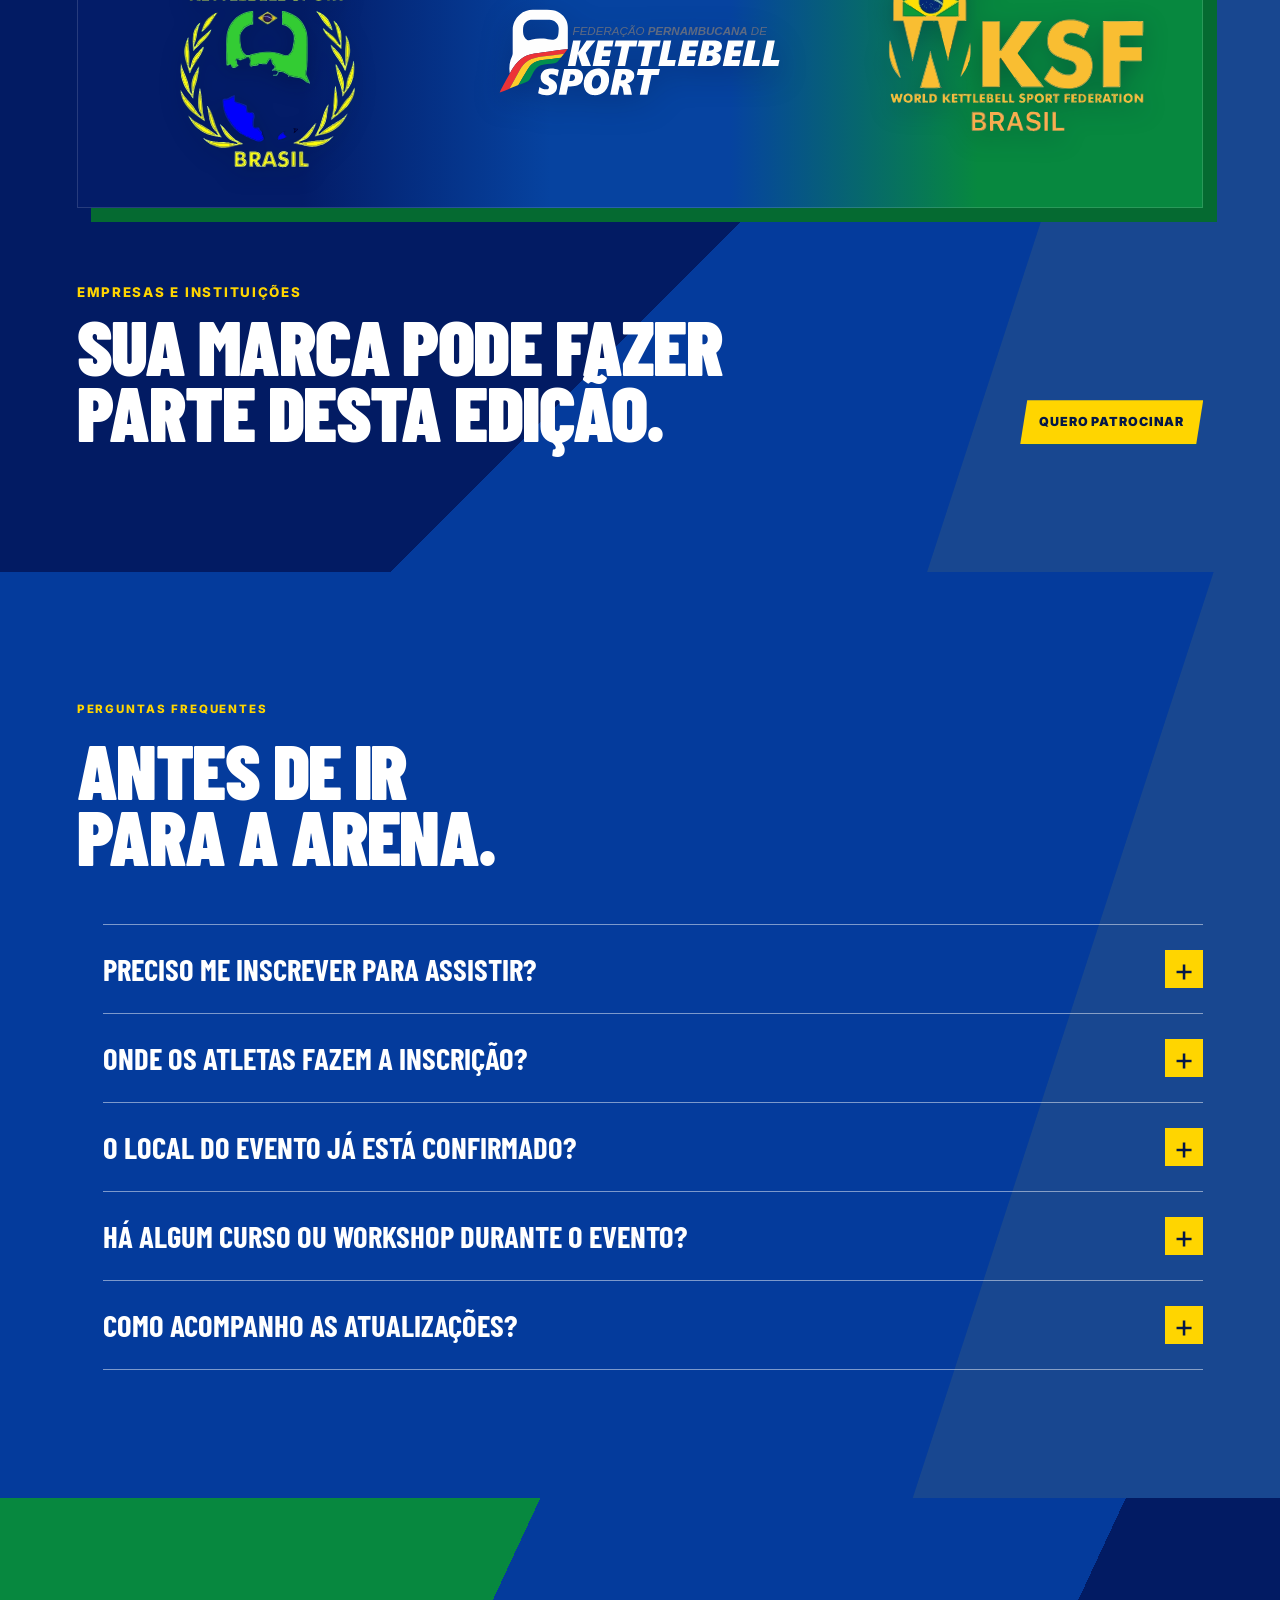
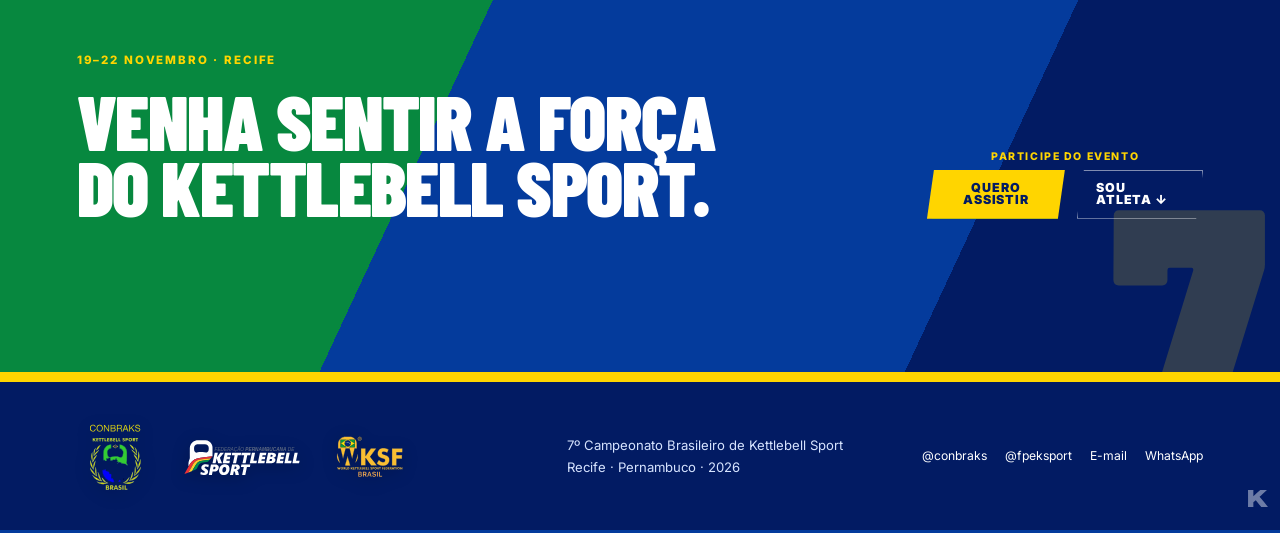
==== commit 0392348e: "update" ====
--- a/index.html
+++ b/index.html
@@ -13,7 +13,7 @@
   <link rel="preload" as="image" href="assets/opening/background-foreground-transparent.webp">
   <link rel="preload" as="image" href="assets/opening/otimizados/01-titulo.png">
   <link rel="icon" type="image/svg+xml" href="data:image/svg+xml,%3Csvg xmlns='http://www.w3.org/2000/svg' viewBox='0 0 64 64'%3E%3Crect width='64' height='64' rx='12' fill='%2307141f'/%3E%3Cpath d='M15 14h36L31 52H18l17-27H15z' fill='%23ffd20a'/%3E%3C/svg%3E">
-  <link rel="stylesheet" href="styles.css?v=20261027c">
+  <link rel="stylesheet" href="styles.css?v=20261109pin">
   <script>document.documentElement.classList.add('js');
   // Intro: só na primeira entrada pelo link (por aba). Não repete ao voltar de outras páginas nem com F5.
   try{if(sessionStorage.getItem('introSeen')==='1')document.documentElement.classList.add('intro-seen');}catch(_){}
@@ -991,6 +991,6 @@
   </dialog>
 
   <dialog class="lightbox" id="galleryDialog" aria-label="Foto ampliada"><button type="button" data-close-gallery aria-label="Fechar">×</button><img src="[data-uri]" alt=""></dialog>
-  <script src="script.js?v=20261027b"></script>
+  <script src="script.js?v=20261109pin"></script>
 </body>
 </html>
--- a/styles.css
+++ b/styles.css
@@ -793,3 +793,19 @@
   .section--organizers .logo-row a:nth-child(3) img{transform:scale(1.4)}
   .section--organizers .logo-row a:nth-child(1) img{transform:scale(1.1)}
 }
+
+/* ---- Acesso oculto ao contador (PIN) ---- */
+.opening__layer--title{pointer-events:auto;-webkit-tap-highlight-color:transparent;-webkit-user-select:none;user-select:none;touch-action:manipulation;cursor:default}
+.kbp{position:fixed;inset:0;z-index:100000;display:flex;align-items:center;justify-content:center;padding:20px;background:rgba(2,10,30,.55);animation:kbp-fade .25s ease both}
+.kbp[hidden]{display:none}
+.kbp__input{width:min(260px,80vw);height:64px;padding:0 16px;border:0;border-radius:12px;background:#fff;color:#021b63;text-align:center;font:700 2rem/1 "Inter",Arial,sans-serif;letter-spacing:.5em;text-indent:.5em;box-shadow:0 10px 40px rgba(0,0,0,.5);outline:0;animation:kbp-pop .28s cubic-bezier(.22,1,.36,1) both;transition:background-color .2s ease}
+.kbp__input::placeholder{color:#b9c2d6;letter-spacing:.4em}
+.kbp.is-ok .kbp__input{background:#bff0cf}
+.kbp__card{width:100%;max-width:380px;padding:22px 20px;border-radius:14px;background:#fff;color:#021b63;text-align:center;box-shadow:0 14px 50px rgba(0,0,0,.55);animation:kbp-pop .28s cubic-bezier(.22,1,.36,1) both}
+.kbp__card h2{margin:0 0 10px;font:800 1.35rem/1.1 "Inter",Arial,sans-serif;text-transform:uppercase;letter-spacing:.04em}
+.kbp__card p{margin:0 0 10px;font:500 1rem/1.4 "Inter",Arial,sans-serif}
+.kbp__time{font-variant-numeric:tabular-nums}
+.kbp__wa{display:block;margin:14px 0 8px;padding:14px 12px;border-radius:10px;background:#25a244;color:#fff;font:800 1rem/1.2 "Inter",Arial,sans-serif;text-decoration:none}
+.kbp__close{width:100%;padding:12px;border:2px solid #cfd6e6;border-radius:10px;background:transparent;color:#021b63;font:700 .95rem "Inter",Arial,sans-serif;cursor:pointer}
+@keyframes kbp-fade{from{opacity:0}to{opacity:1}}
+@keyframes kbp-pop{from{opacity:0;transform:scale(.9) translateY(8px)}to{opacity:1;transform:none}}
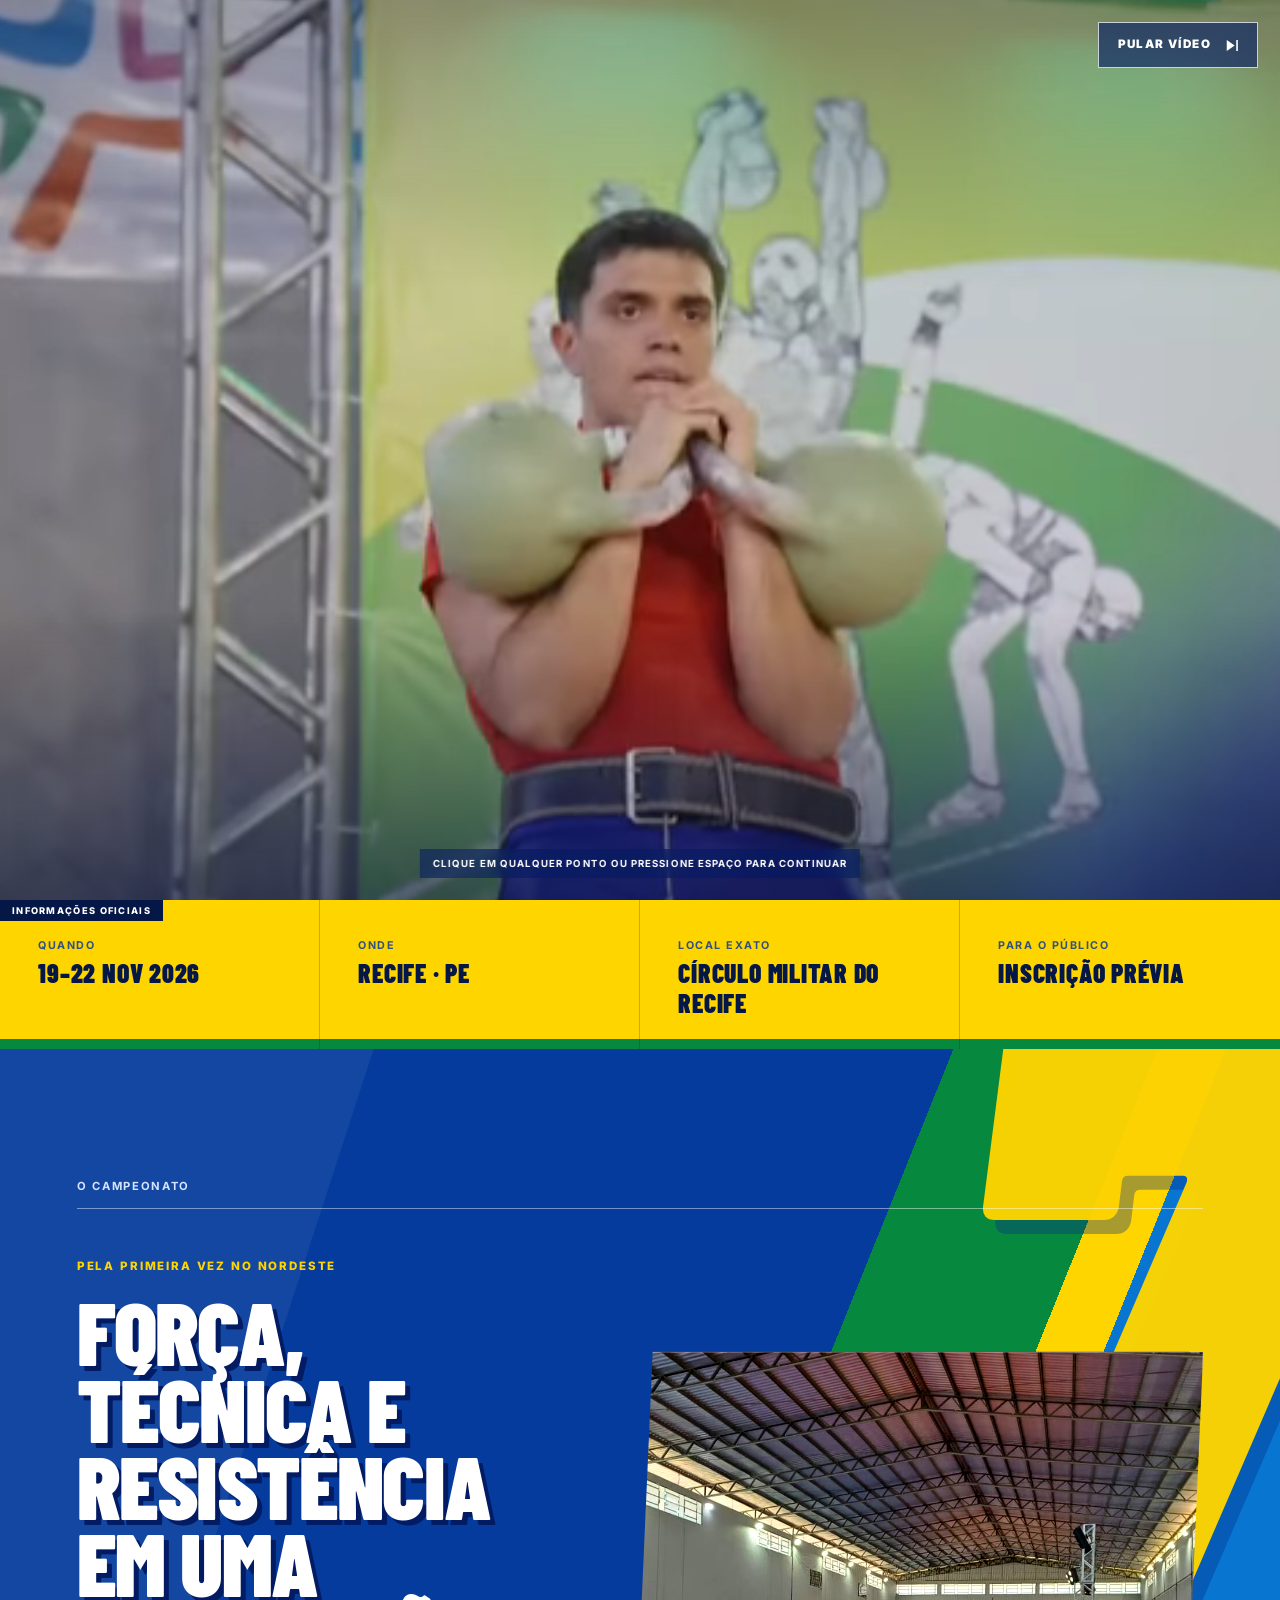
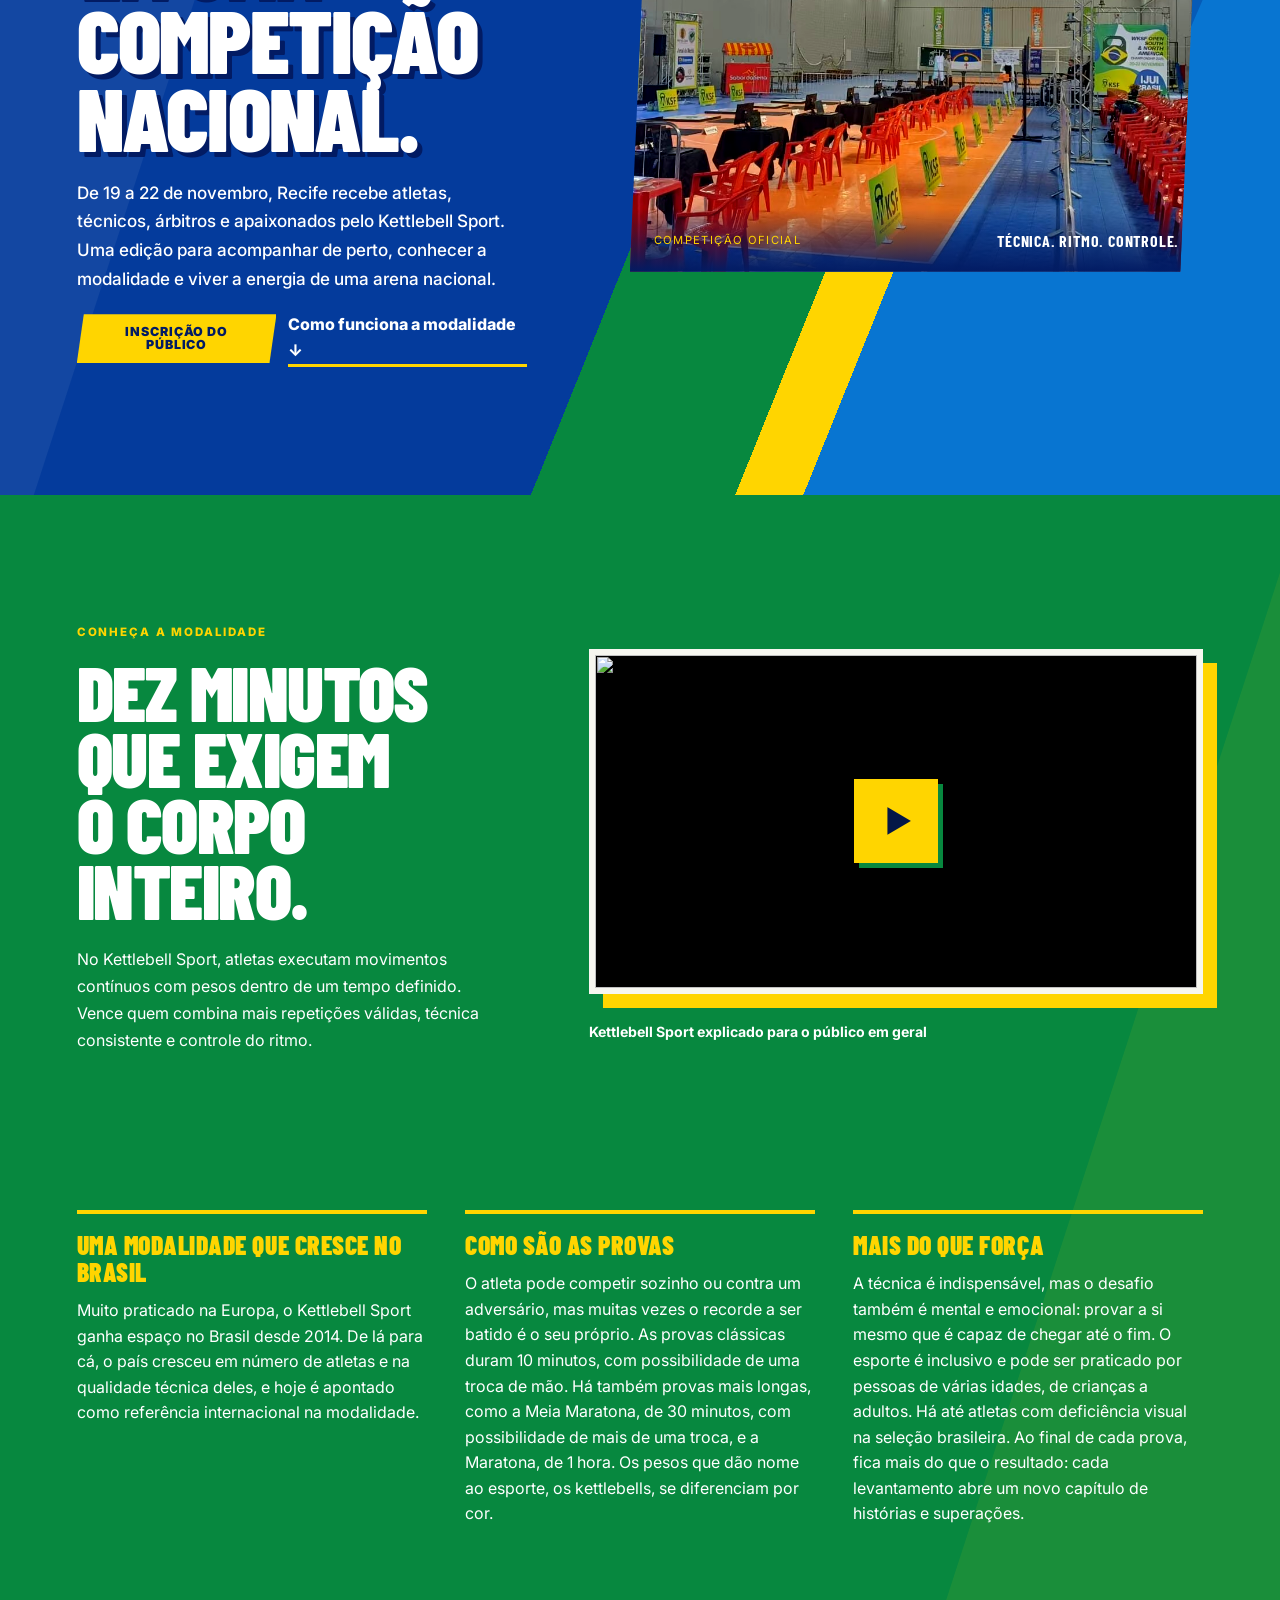
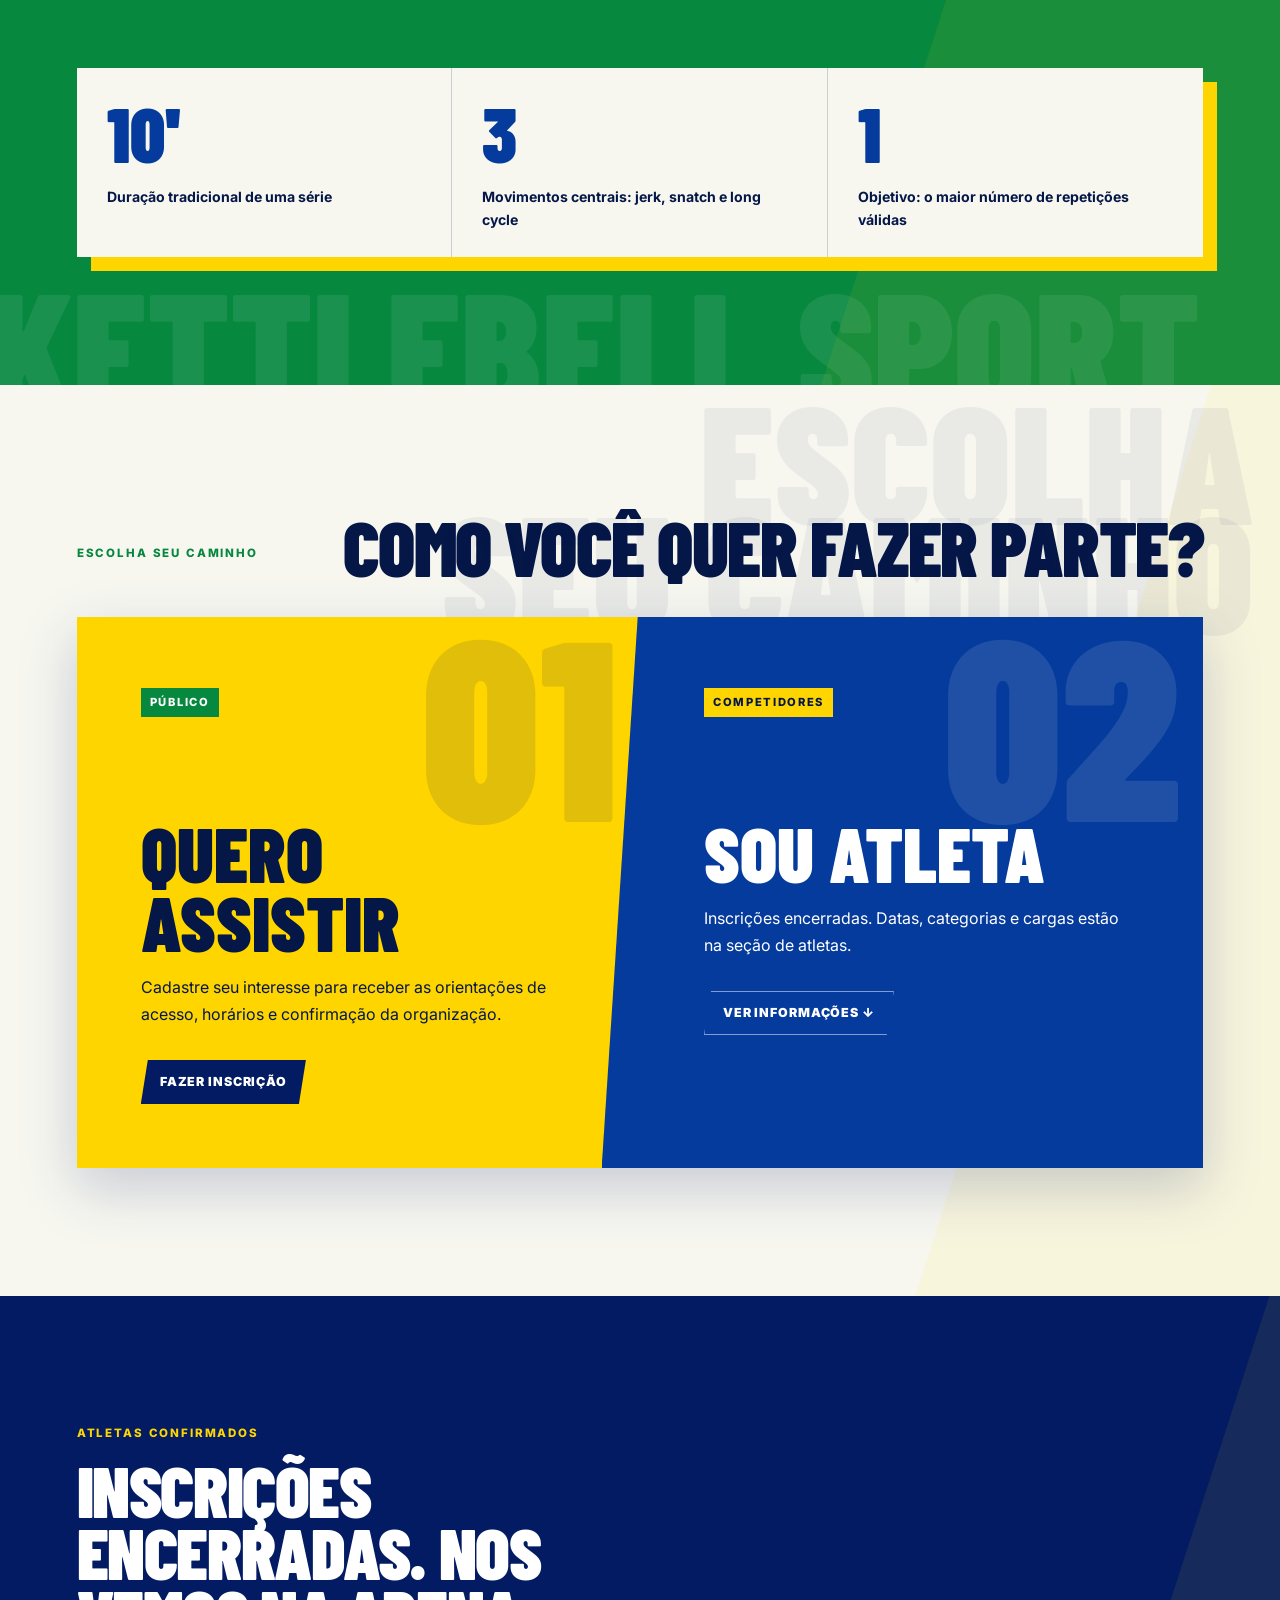
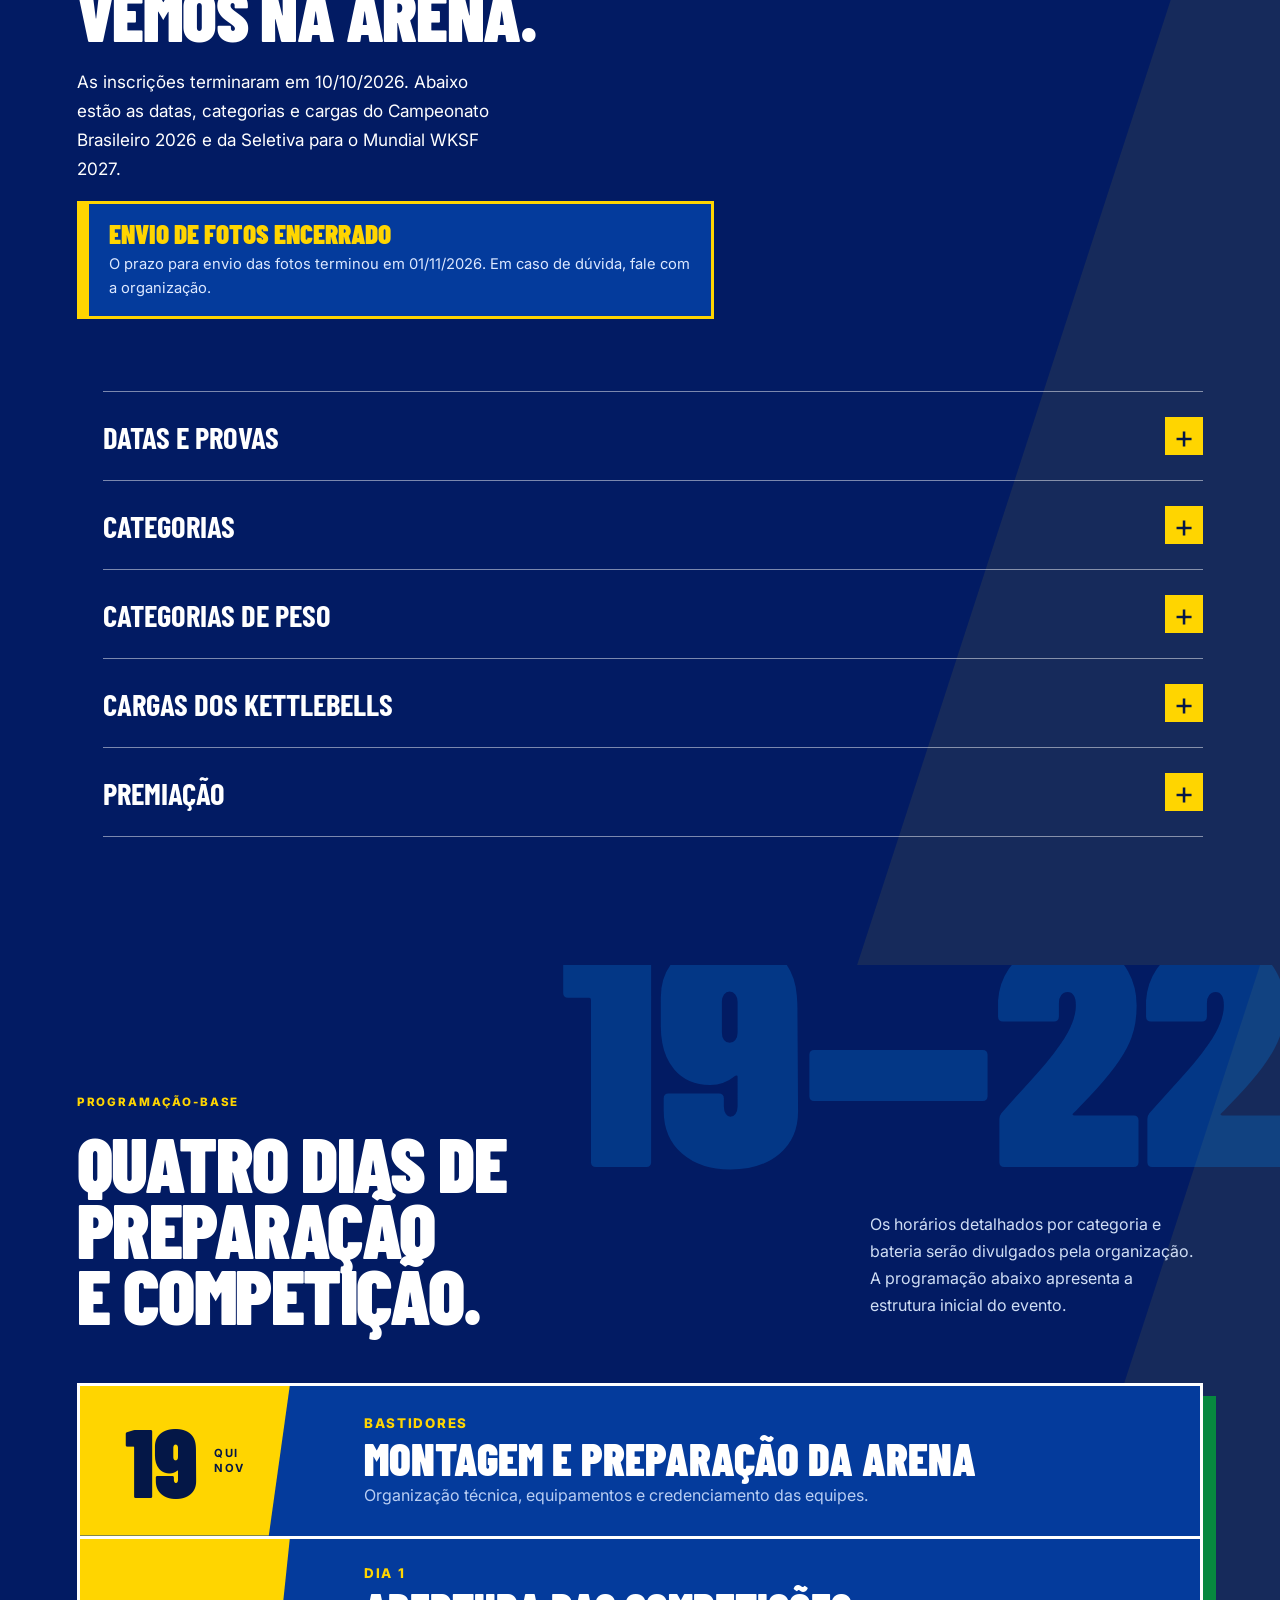
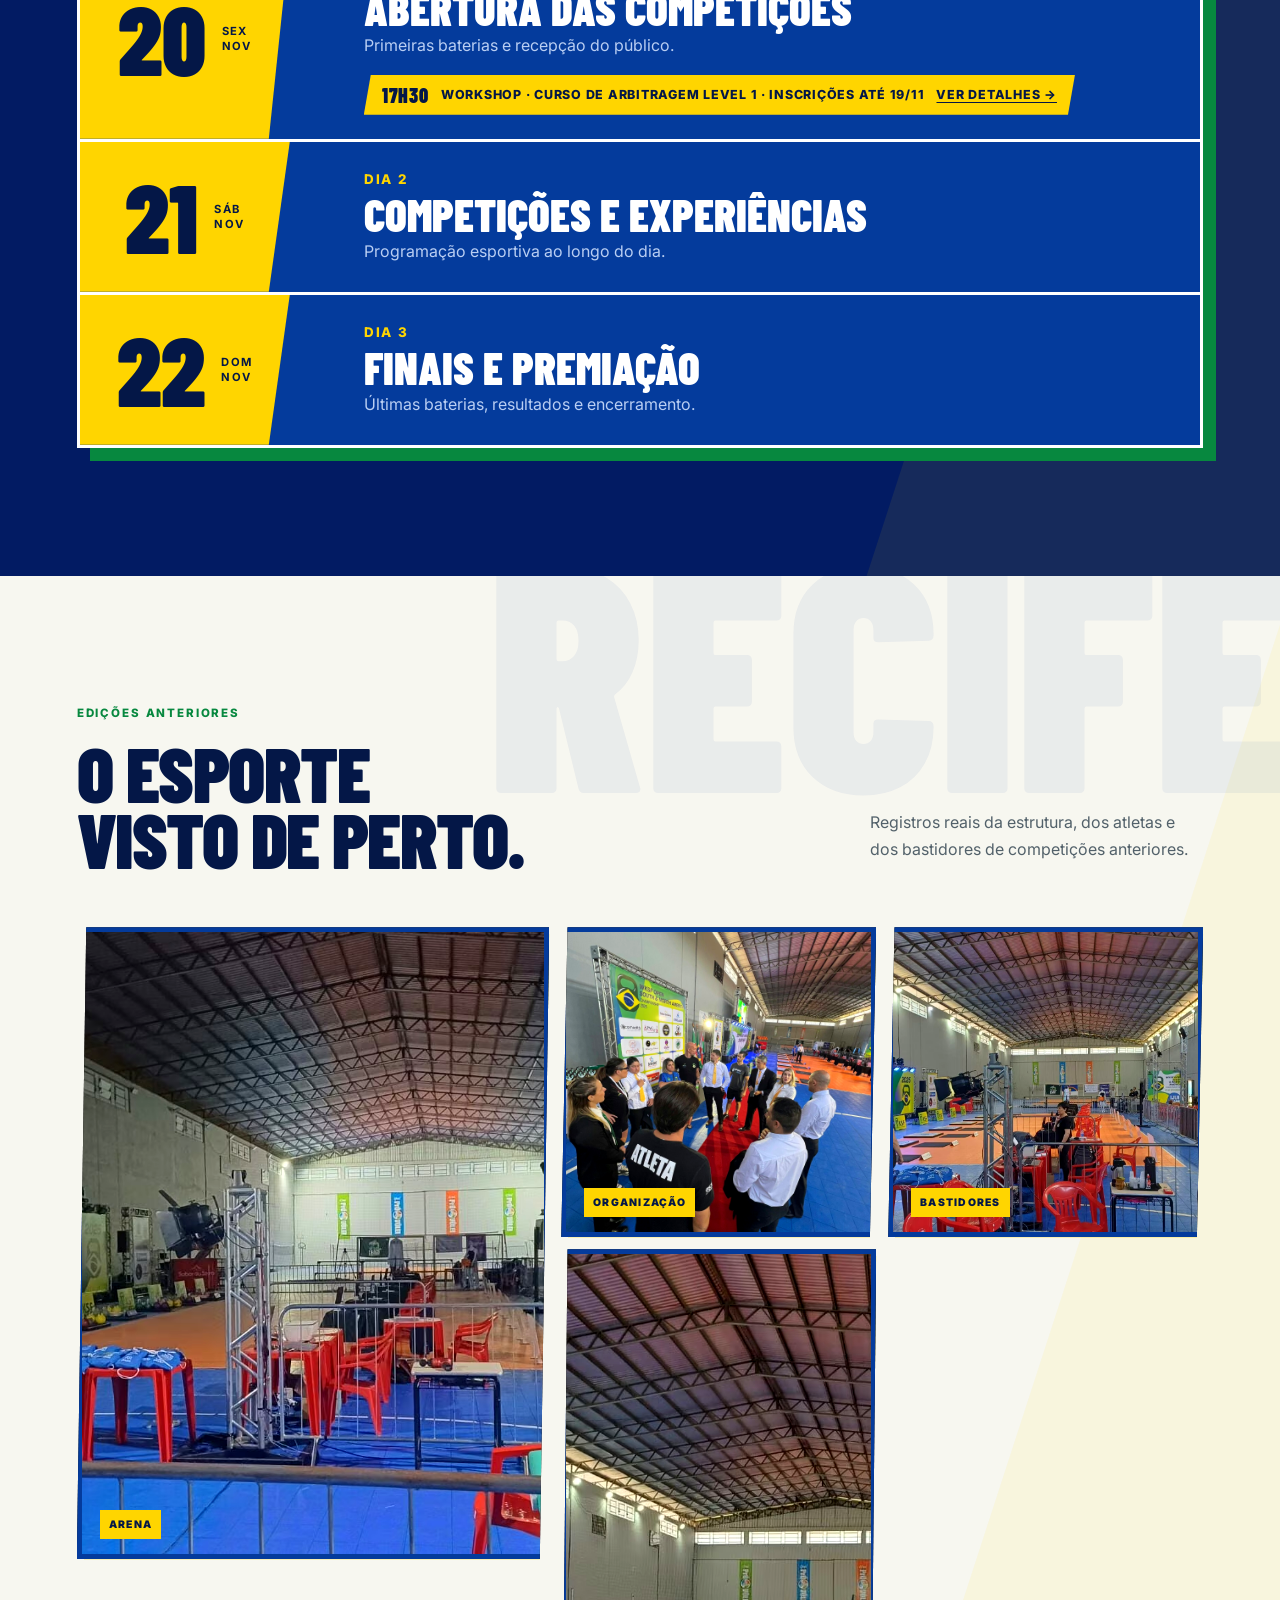
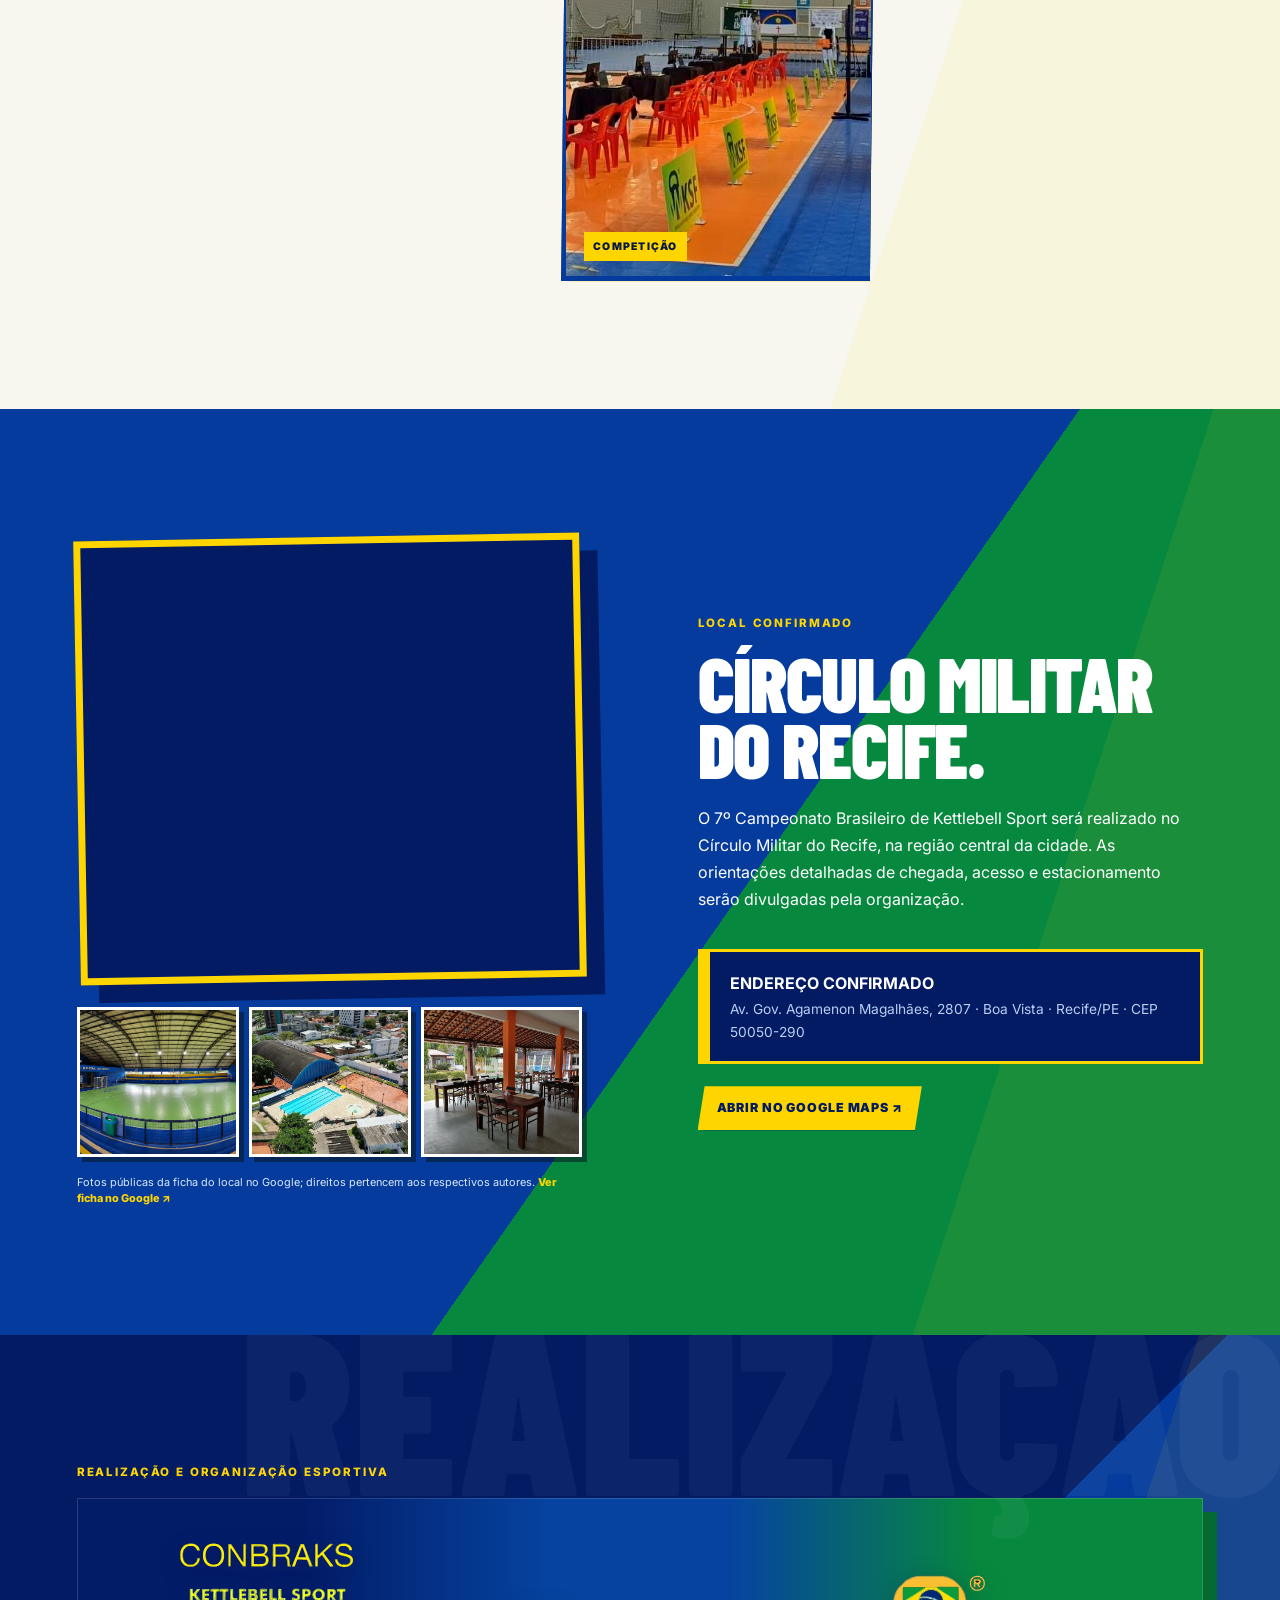
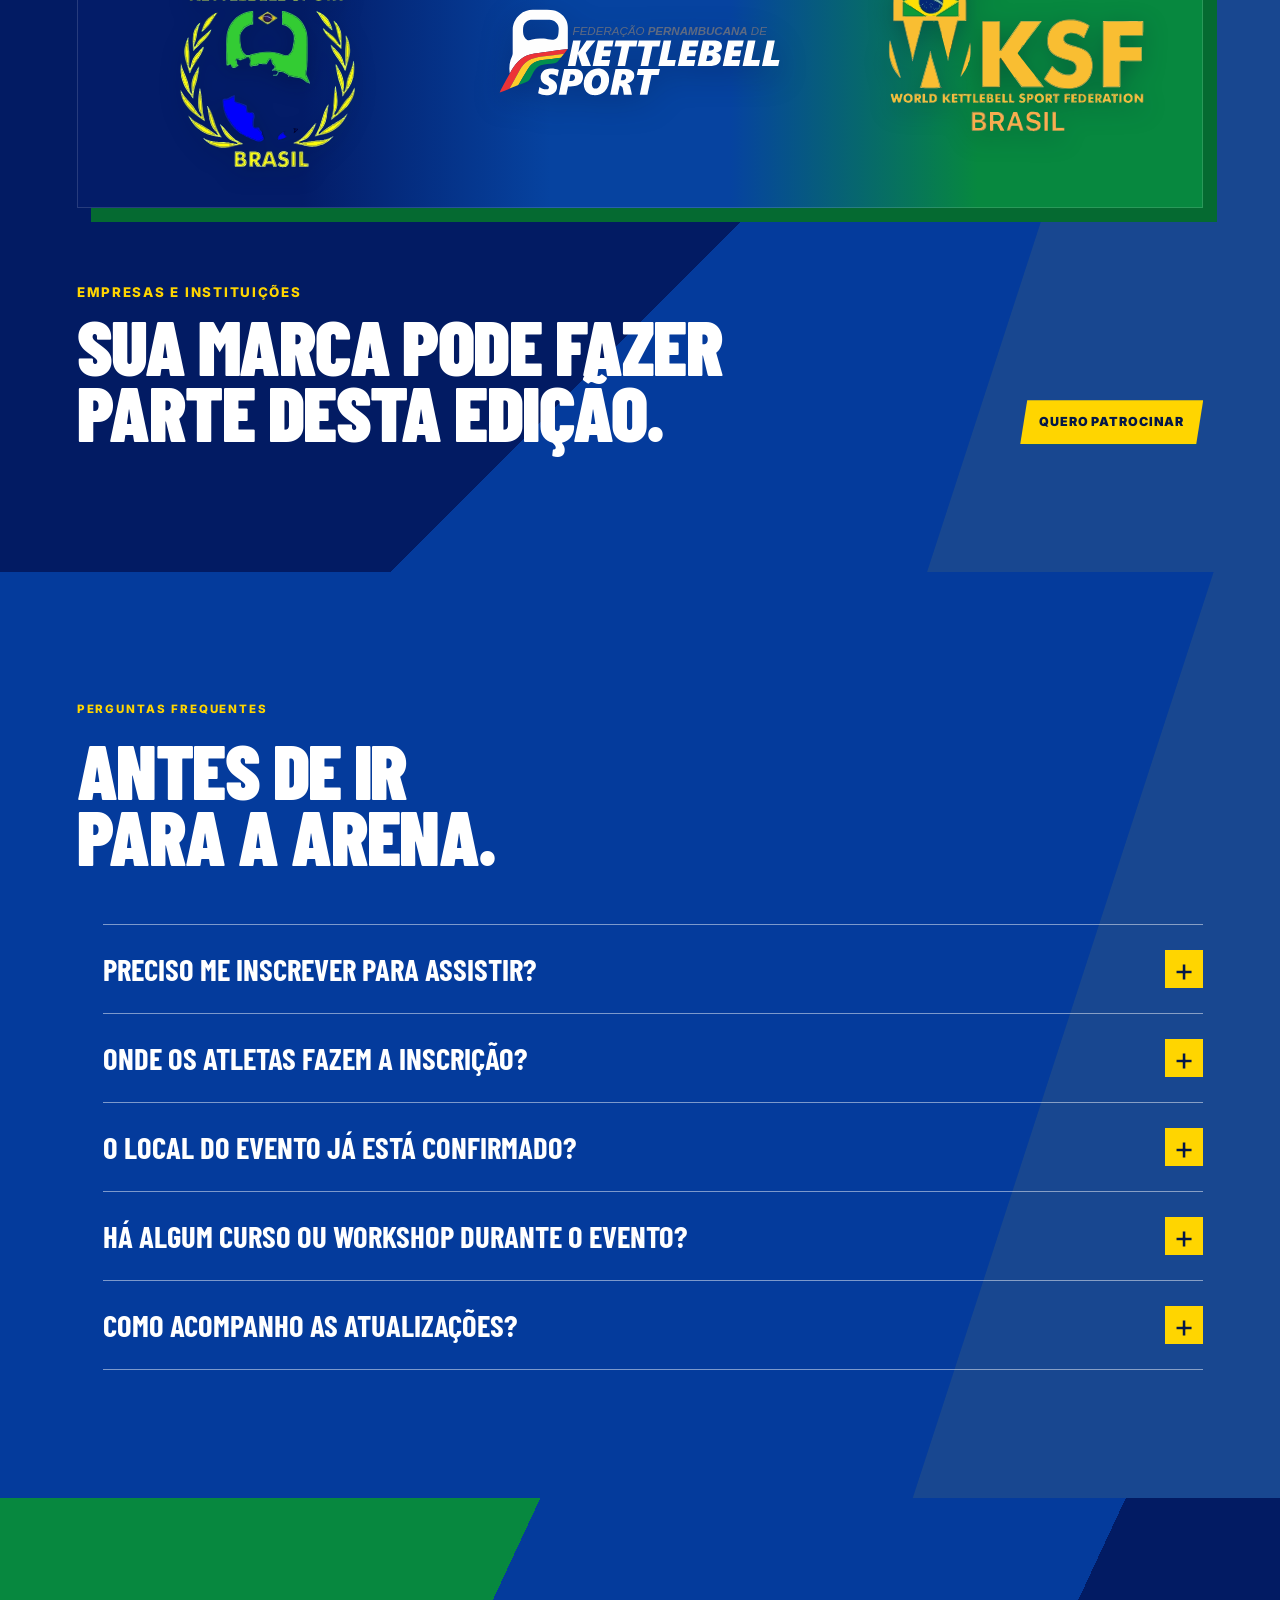
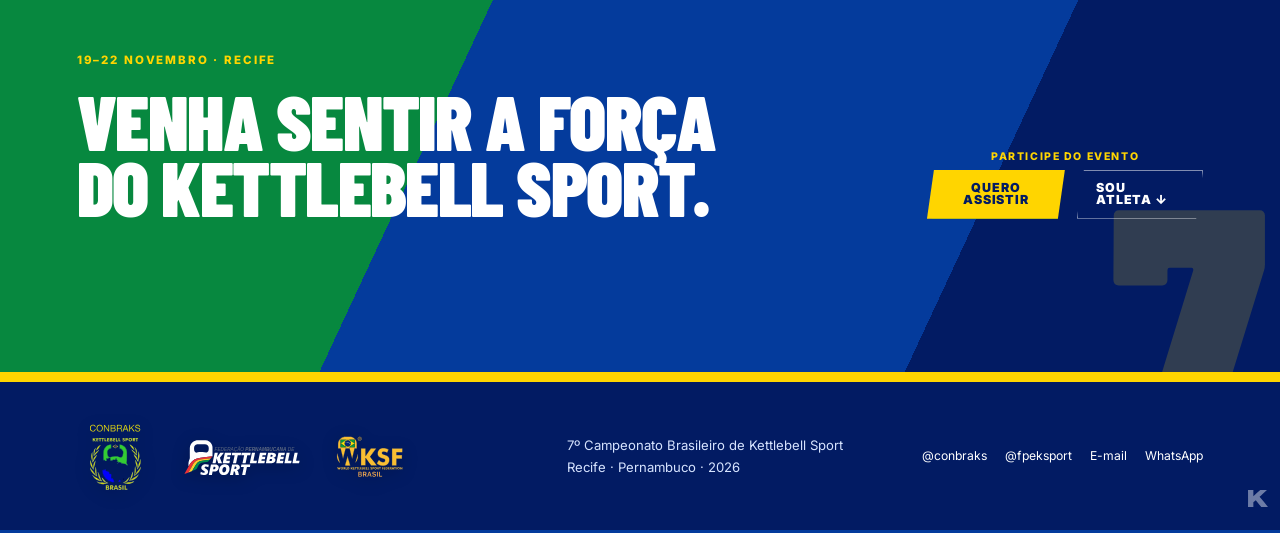
==== commit 079b87ec: "update" ====
--- a/index.html
+++ b/index.html
@@ -13,10 +13,12 @@
   <link rel="preload" as="image" href="assets/opening/background-foreground-transparent.webp">
   <link rel="preload" as="image" href="assets/opening/otimizados/01-titulo.png">
   <link rel="icon" type="image/svg+xml" href="data:image/svg+xml,%3Csvg xmlns='http://www.w3.org/2000/svg' viewBox='0 0 64 64'%3E%3Crect width='64' height='64' rx='12' fill='%2307141f'/%3E%3Cpath d='M15 14h36L31 52H18l17-27H15z' fill='%23ffd20a'/%3E%3C/svg%3E">
-  <link rel="stylesheet" href="styles.css?v=20261109pin">
+  <link rel="stylesheet" href="styles.css?v=20261109egg">
   <script>document.documentElement.classList.add('js');
   // Intro: só na primeira entrada pelo link (por aba). Não repete ao voltar de outras páginas nem com F5.
   try{if(sessionStorage.getItem('introSeen')==='1')document.documentElement.classList.add('intro-seen');}catch(_){}
+  // Volta do contador (easter egg): sem vídeo de abertura e com a transição de retorno
+  try{if(sessionStorage.getItem('kb_egg_out')==='1'){document.documentElement.classList.add('intro-seen','kbe-return');sessionStorage.setItem('introSeen','1');}}catch(_){}
   // Ao atualizar a página (F5), sempre volta para o topo.
   try {
     if ('scrollRestoration' in history) history.scrollRestoration = 'manual';
@@ -991,6 +993,6 @@
   </dialog>
 
   <dialog class="lightbox" id="galleryDialog" aria-label="Foto ampliada"><button type="button" data-close-gallery aria-label="Fechar">×</button><img src="[data-uri]" alt=""></dialog>
-  <script src="script.js?v=20261109pin"></script>
+  <script src="script.js?v=20261109egg"></script>
 </body>
 </html>
--- a/styles.css
+++ b/styles.css
@@ -796,11 +796,20 @@
 
 /* ---- Acesso oculto ao contador (PIN) ---- */
 .opening__layer--title{pointer-events:auto;-webkit-tap-highlight-color:transparent;-webkit-user-select:none;user-select:none;touch-action:manipulation;cursor:default}
-.kbp{position:fixed;inset:0;z-index:100000;display:flex;align-items:center;justify-content:center;padding:20px;background:rgba(2,10,30,.55);animation:kbp-fade .25s ease both}
+.kbp{position:fixed;inset:0;z-index:100000;display:flex;align-items:center;justify-content:center;padding:20px;background:rgba(2,10,30,.5);animation:kbp-fade .25s ease both}
 .kbp[hidden]{display:none}
-.kbp__input{width:min(260px,80vw);height:64px;padding:0 16px;border:0;border-radius:12px;background:#fff;color:#021b63;text-align:center;font:700 2rem/1 "Inter",Arial,sans-serif;letter-spacing:.5em;text-indent:.5em;box-shadow:0 10px 40px rgba(0,0,0,.5);outline:0;animation:kbp-pop .28s cubic-bezier(.22,1,.36,1) both;transition:background-color .2s ease}
-.kbp__input::placeholder{color:#b9c2d6;letter-spacing:.4em}
-.kbp.is-ok .kbp__input{background:#bff0cf}
+.kbp__input{width:min(260px,80vw);height:64px;padding:0 16px;border:0;border-radius:12px;background:rgba(255,255,255,.8);backdrop-filter:blur(6px);-webkit-backdrop-filter:blur(6px);color:#021b63;text-align:center;font:700 2rem/1 "Inter",Arial,sans-serif;letter-spacing:.5em;text-indent:.5em;box-shadow:0 10px 40px rgba(0,0,0,.45);outline:0;transition:background-color .2s ease}
+.kbp__input[hidden]{display:none}
+.kbp__input::placeholder{color:#8f9bb8;letter-spacing:.4em}
+.kbp__shake{display:flex;flex-direction:column;align-items:center;gap:12px;width:min(300px,84vw);padding:22px 18px;border-radius:16px;background:rgba(255,255,255,.88);color:#021b63;text-align:center;box-shadow:0 12px 44px rgba(0,0,0,.5)}
+.kbp__shake[hidden]{display:none}
+.kbp__shake svg{width:64px;height:64px;animation:kbp-wiggle .5s ease-in-out infinite alternate}
+.kbp__shake b{font:800 1.25rem/1.1 "Inter",Arial,sans-serif;text-transform:uppercase;letter-spacing:.04em}
+.kbp__shake i{display:block;width:100%;height:10px;border-radius:99px;background:rgba(2,27,99,.15);overflow:hidden}
+.kbp__shake u{display:block;width:0;height:100%;background:#ffd500;border-radius:99px;transition:width .15s ease}
+.kbp__shake button{padding:10px 14px;border:2px solid #cfd6e6;border-radius:10px;background:transparent;color:#021b63;font:700 .9rem "Inter",Arial,sans-serif;cursor:pointer}
+.kbp__shake button[hidden]{display:none}
+@keyframes kbp-wiggle{from{transform:rotate(-14deg)}to{transform:rotate(14deg)}}
 .kbp__card{width:100%;max-width:380px;padding:22px 20px;border-radius:14px;background:#fff;color:#021b63;text-align:center;box-shadow:0 14px 50px rgba(0,0,0,.55);animation:kbp-pop .28s cubic-bezier(.22,1,.36,1) both}
 .kbp__card h2{margin:0 0 10px;font:800 1.35rem/1.1 "Inter",Arial,sans-serif;text-transform:uppercase;letter-spacing:.04em}
 .kbp__card p{margin:0 0 10px;font:500 1rem/1.4 "Inter",Arial,sans-serif}
@@ -809,3 +818,11 @@
 .kbp__close{width:100%;padding:12px;border:2px solid #cfd6e6;border-radius:10px;background:transparent;color:#021b63;font:700 .95rem "Inter",Arial,sans-serif;cursor:pointer}
 @keyframes kbp-fade{from{opacity:0}to{opacity:1}}
 @keyframes kbp-pop{from{opacity:0;transform:scale(.9) translateY(8px)}to{opacity:1;transform:none}}
+
+/* ---- revelação do contador (easter egg) ---- */
+.kbe-bg{position:fixed;inset:0;z-index:99990;background:linear-gradient(135deg,#00102e 0%,#011d4d 60%,#004d25 100%);pointer-events:none;visibility:visible}
+.kbe-logo{position:fixed;z-index:99995;object-fit:contain;pointer-events:none;transform-origin:center;visibility:visible}
+html.kbe-return:not(.kbe-ready){background:#00102e}
+html.kbe-return:not(.kbe-ready) body{visibility:hidden}
+html.kbe-return .opening__layer,html.kbe-return .opening__shimmer{animation:none!important;opacity:1!important}
+html.kbe-return .opening__shimmer{opacity:0!important}
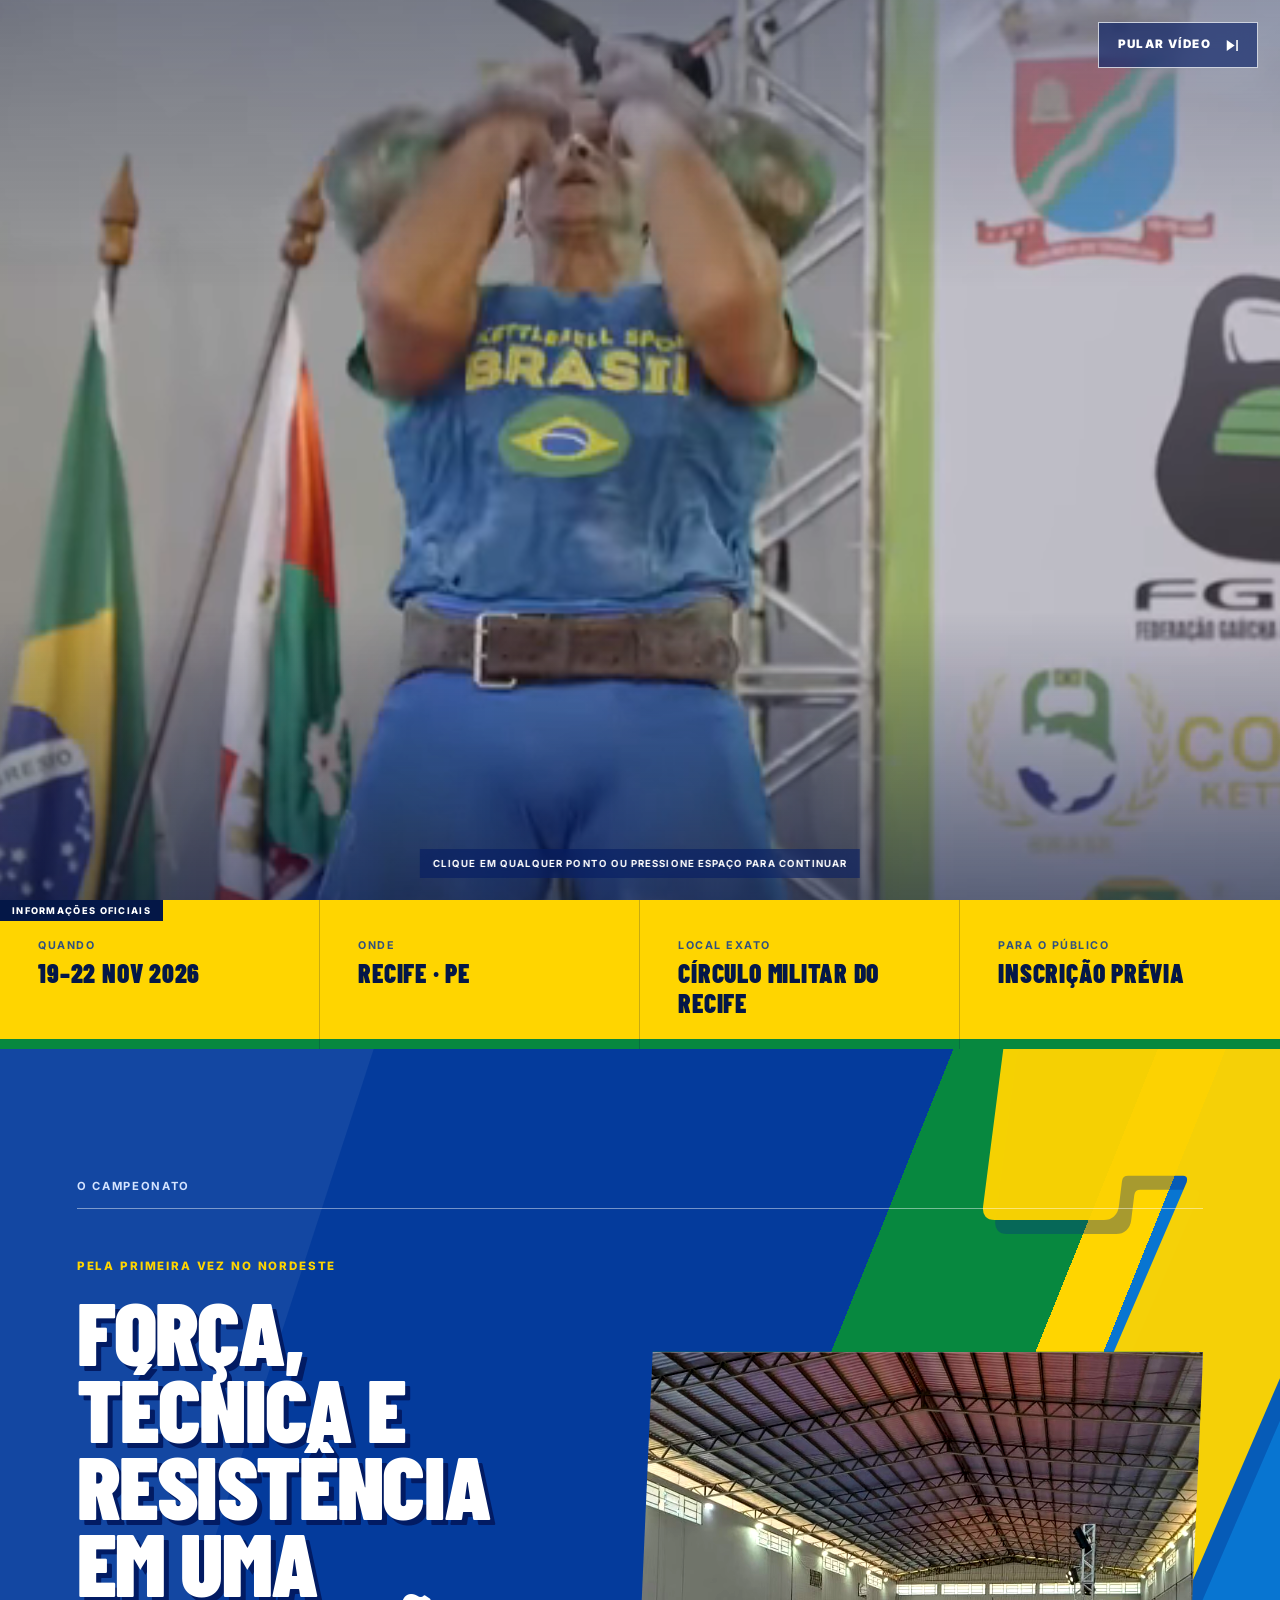
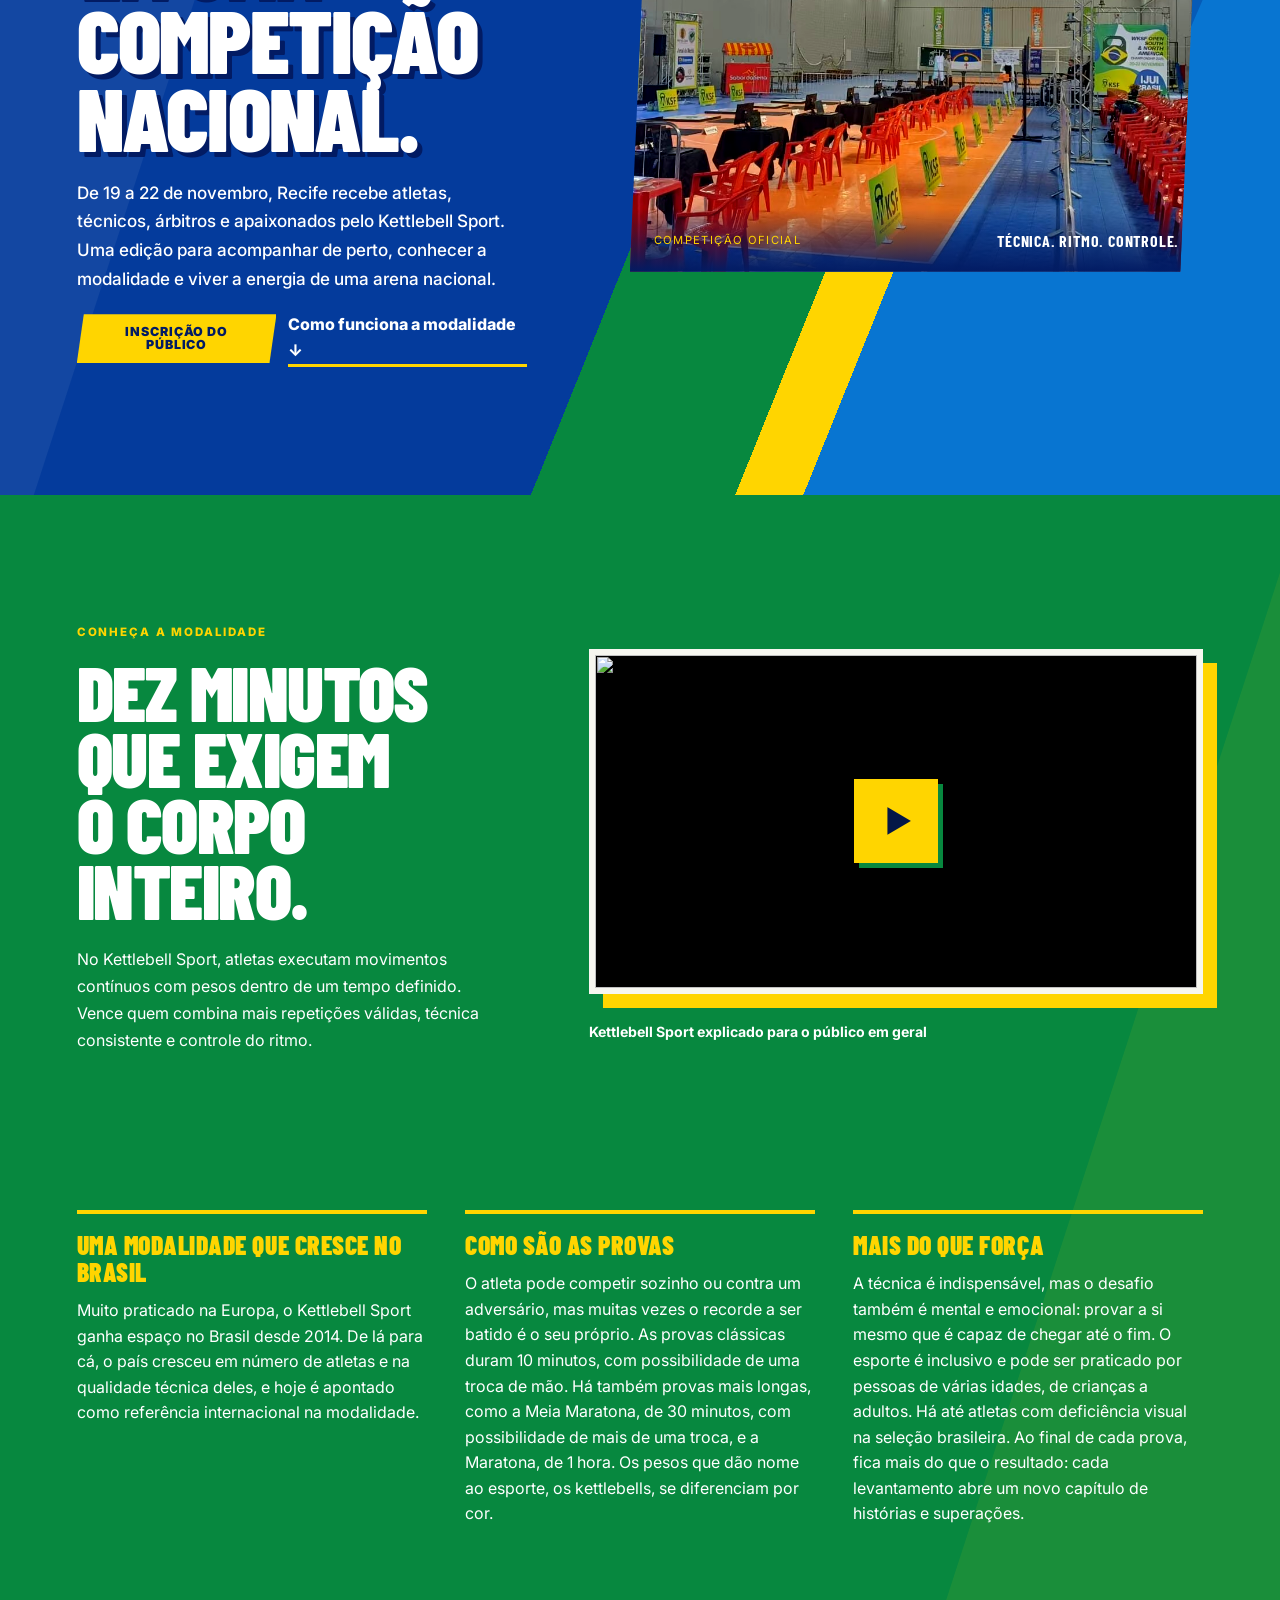
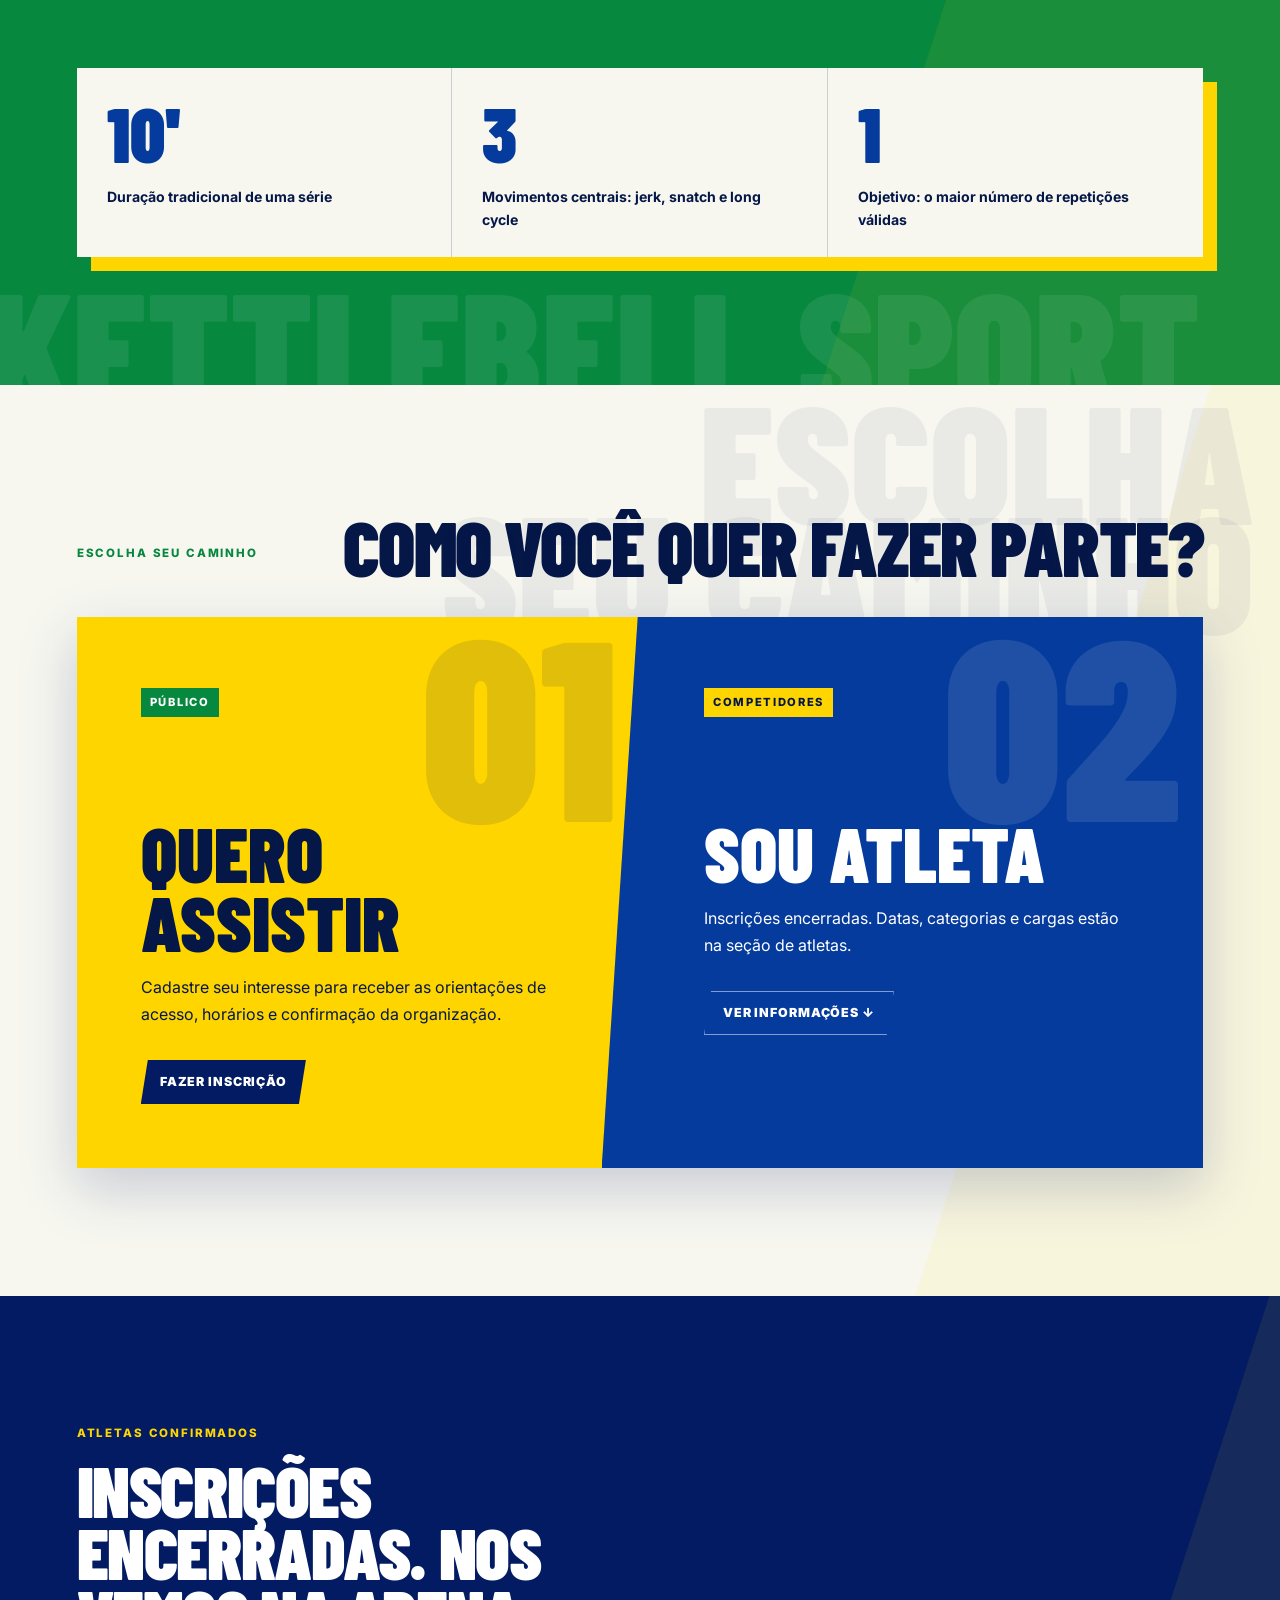
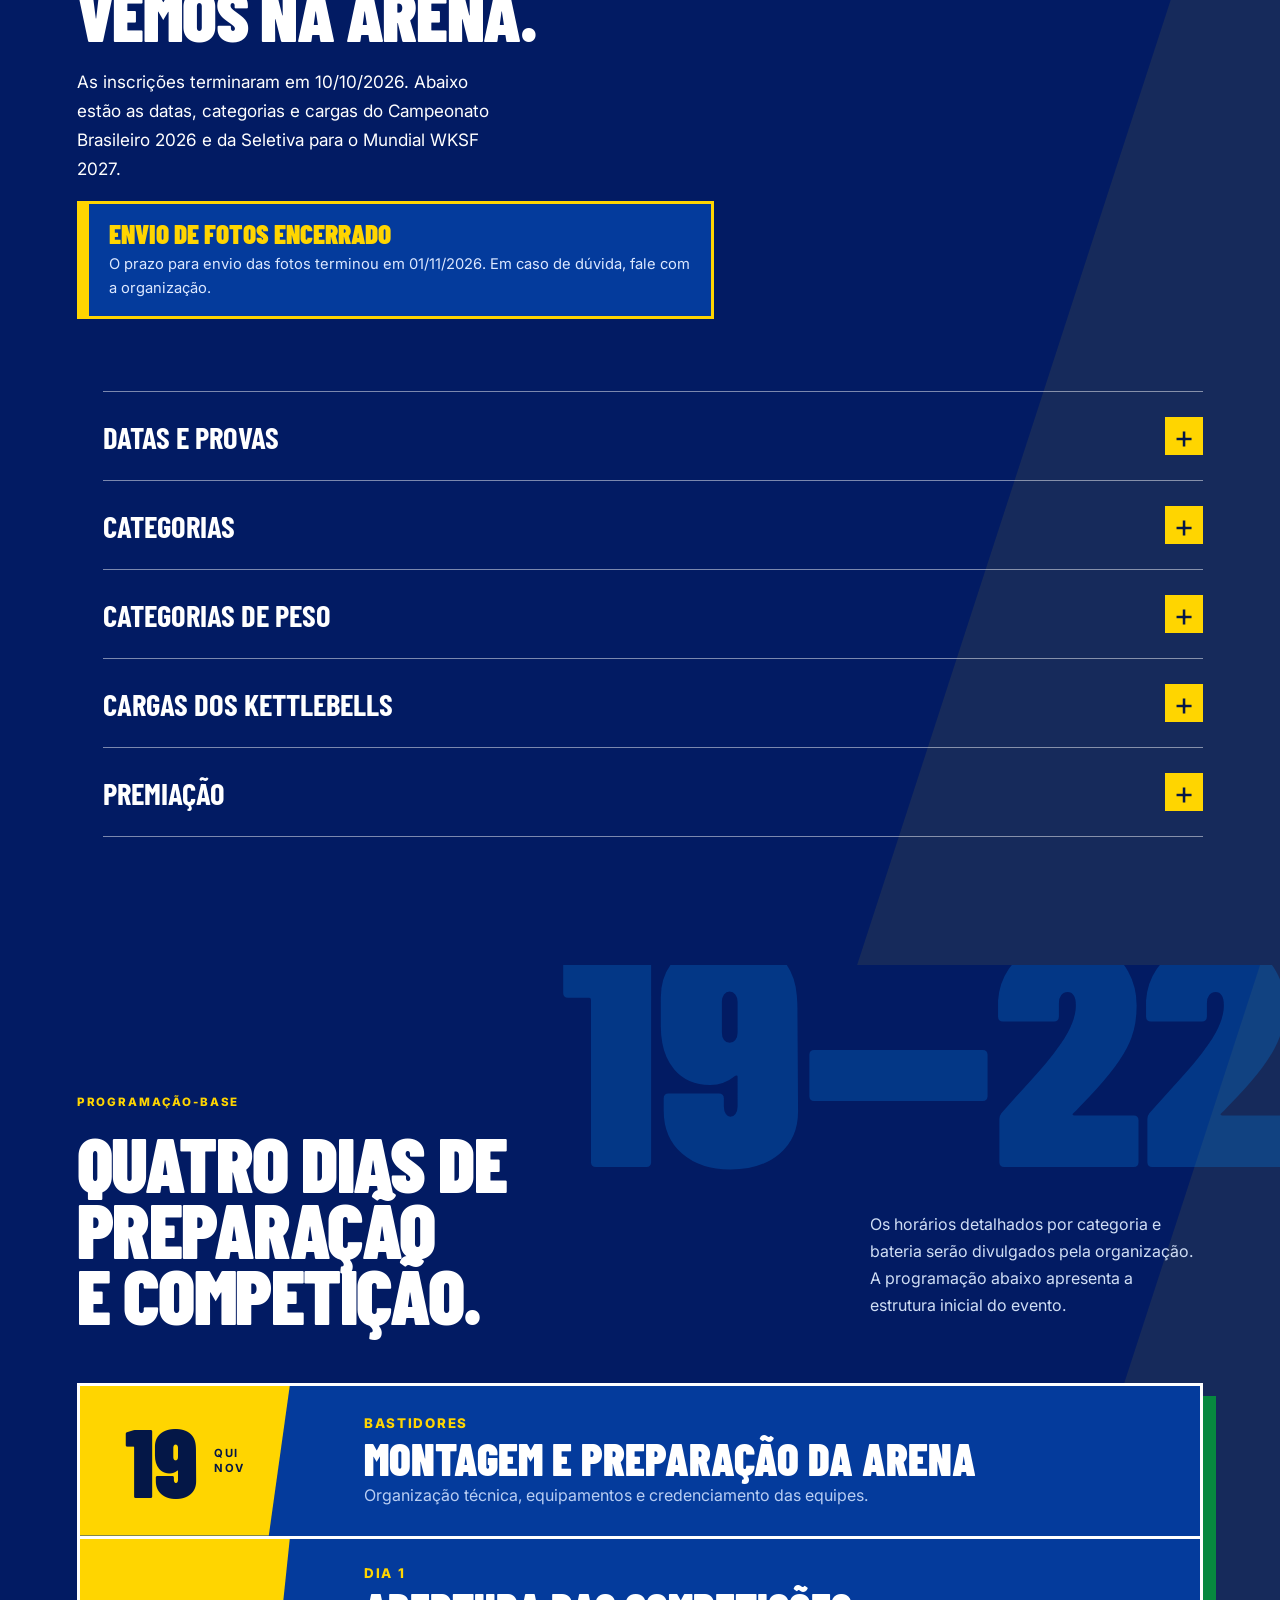
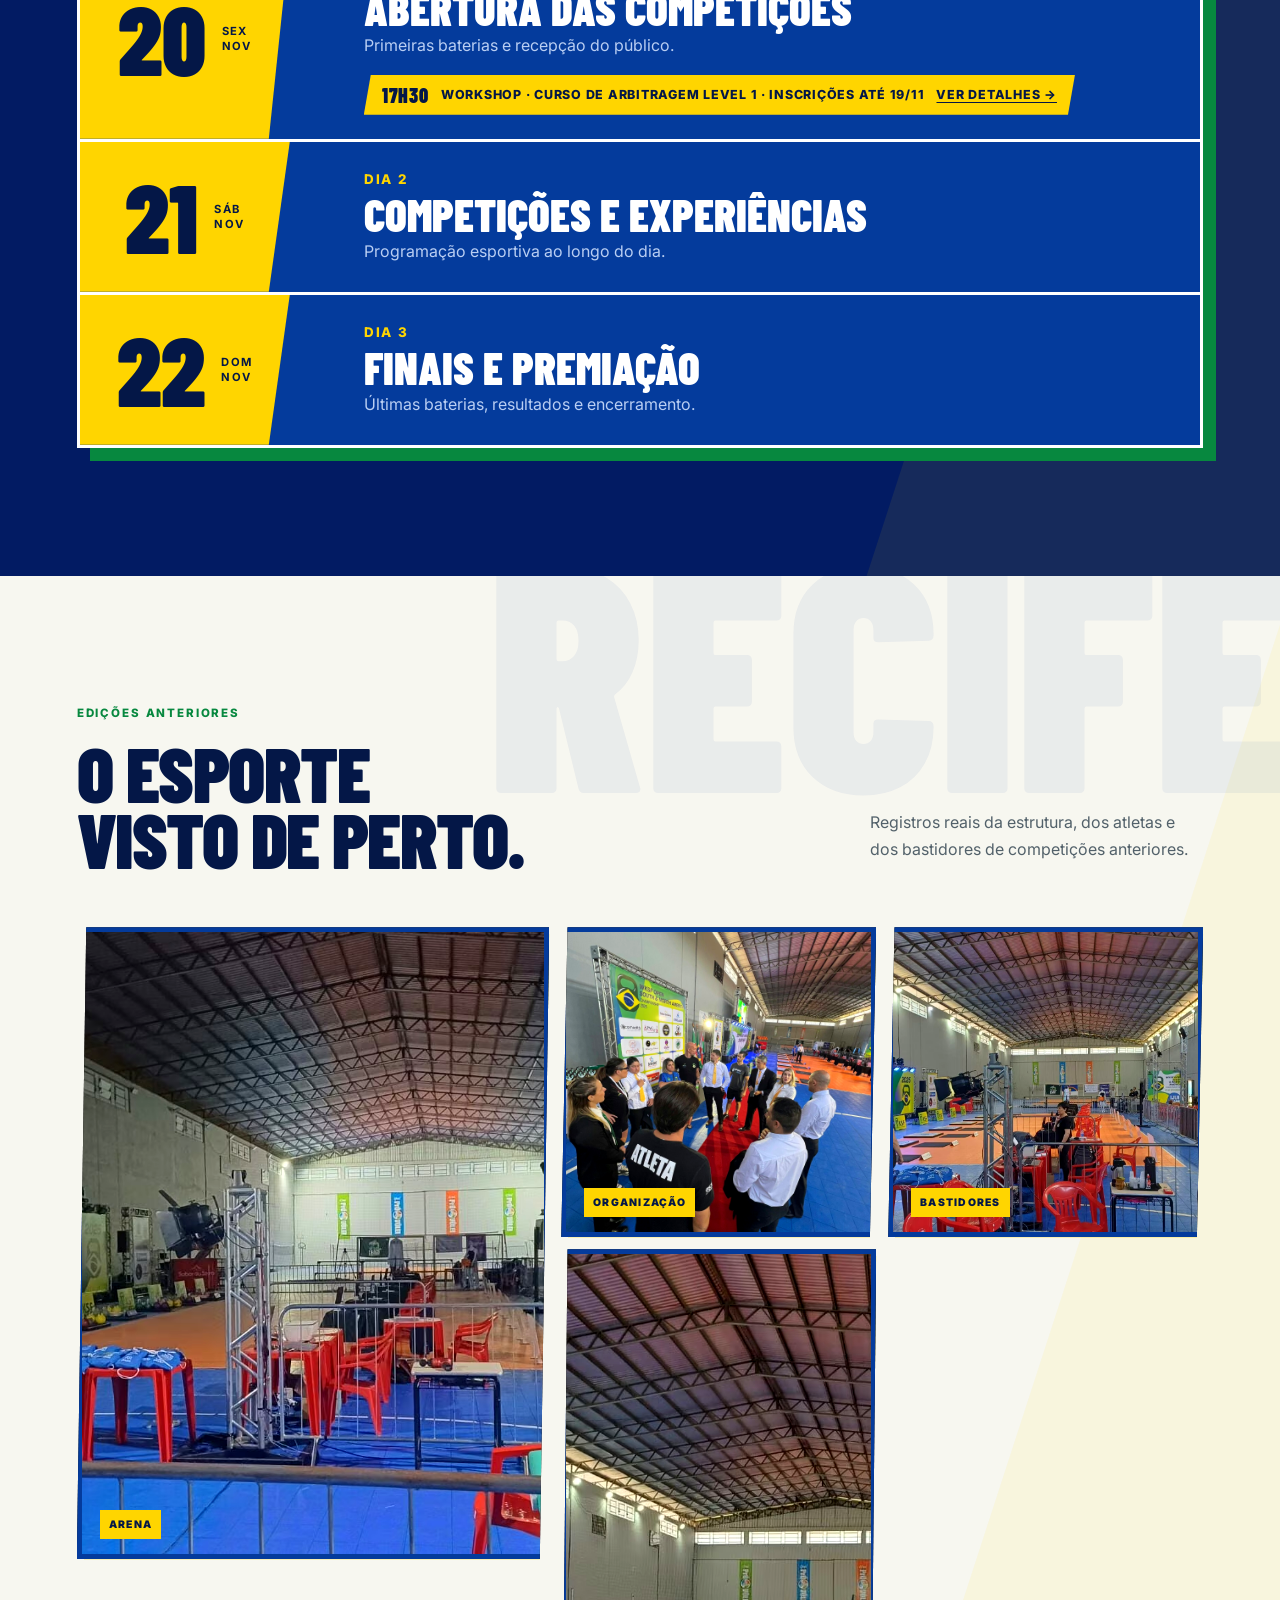
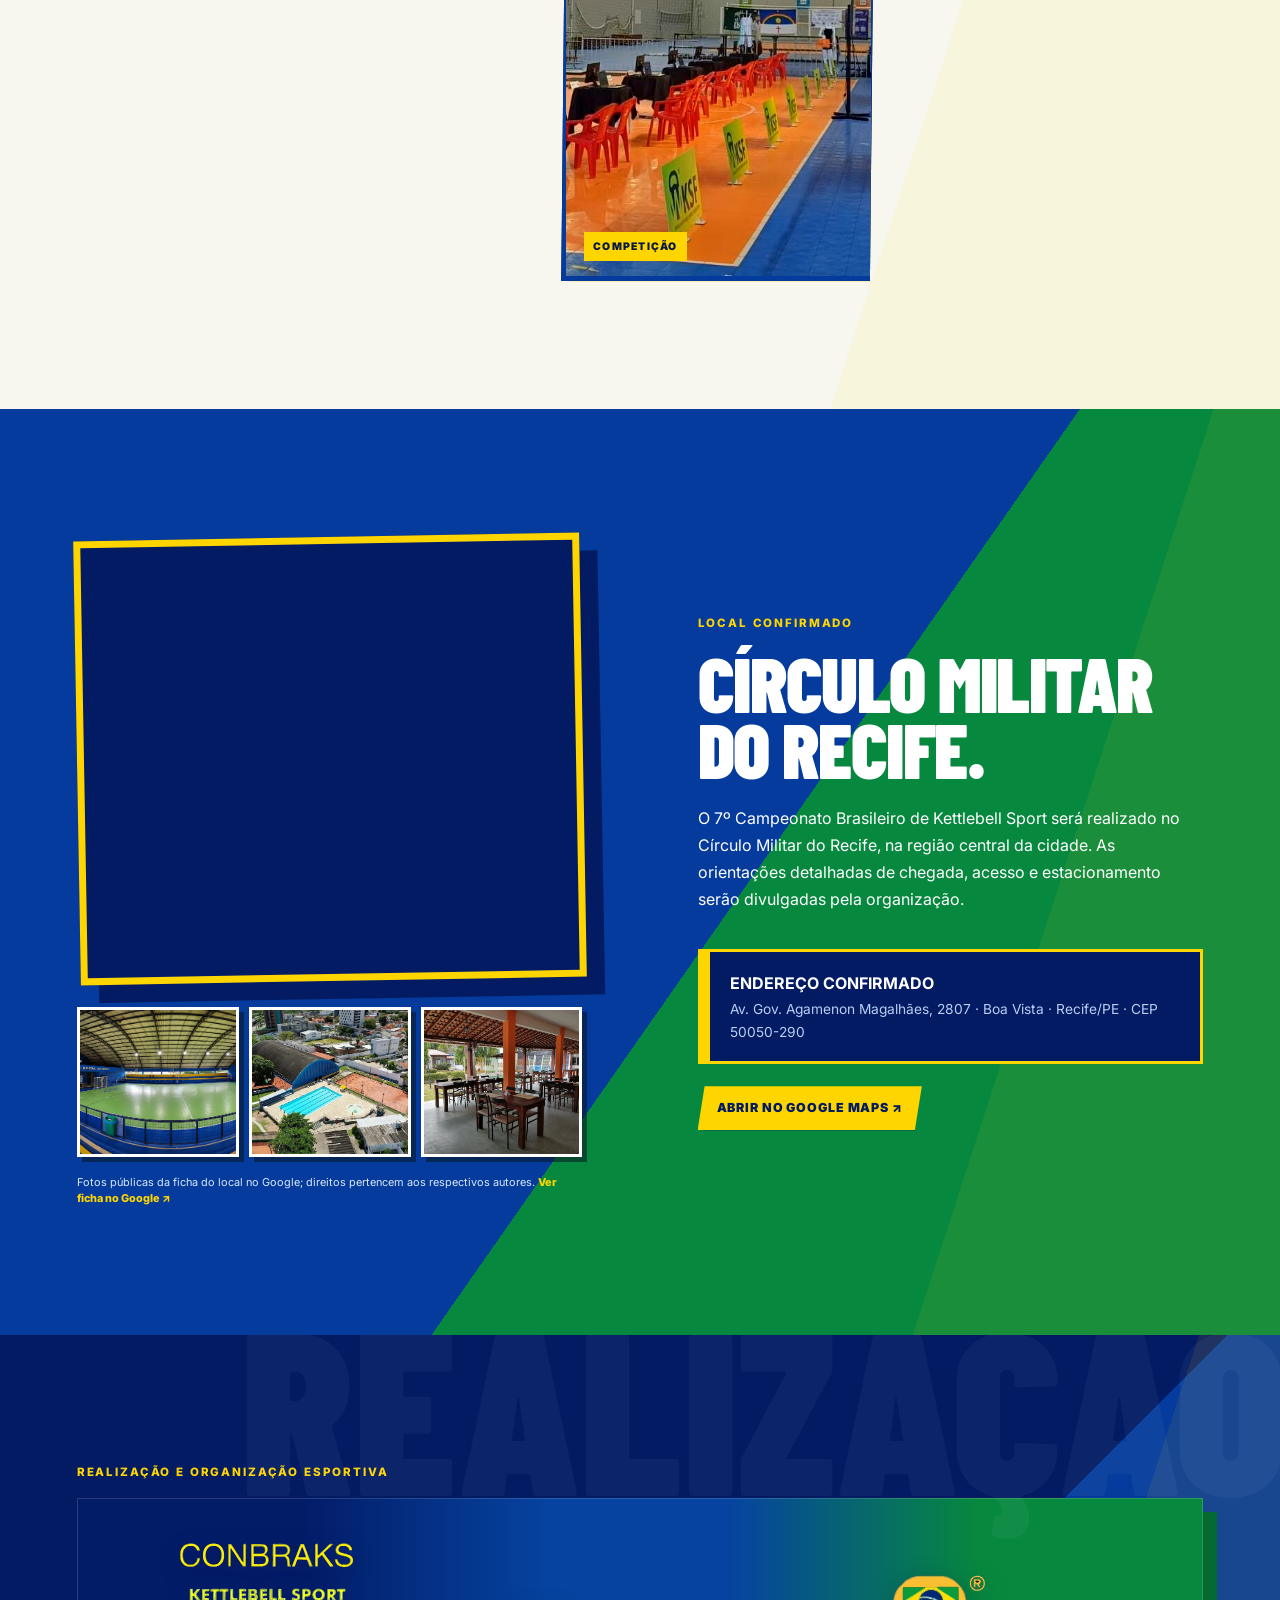
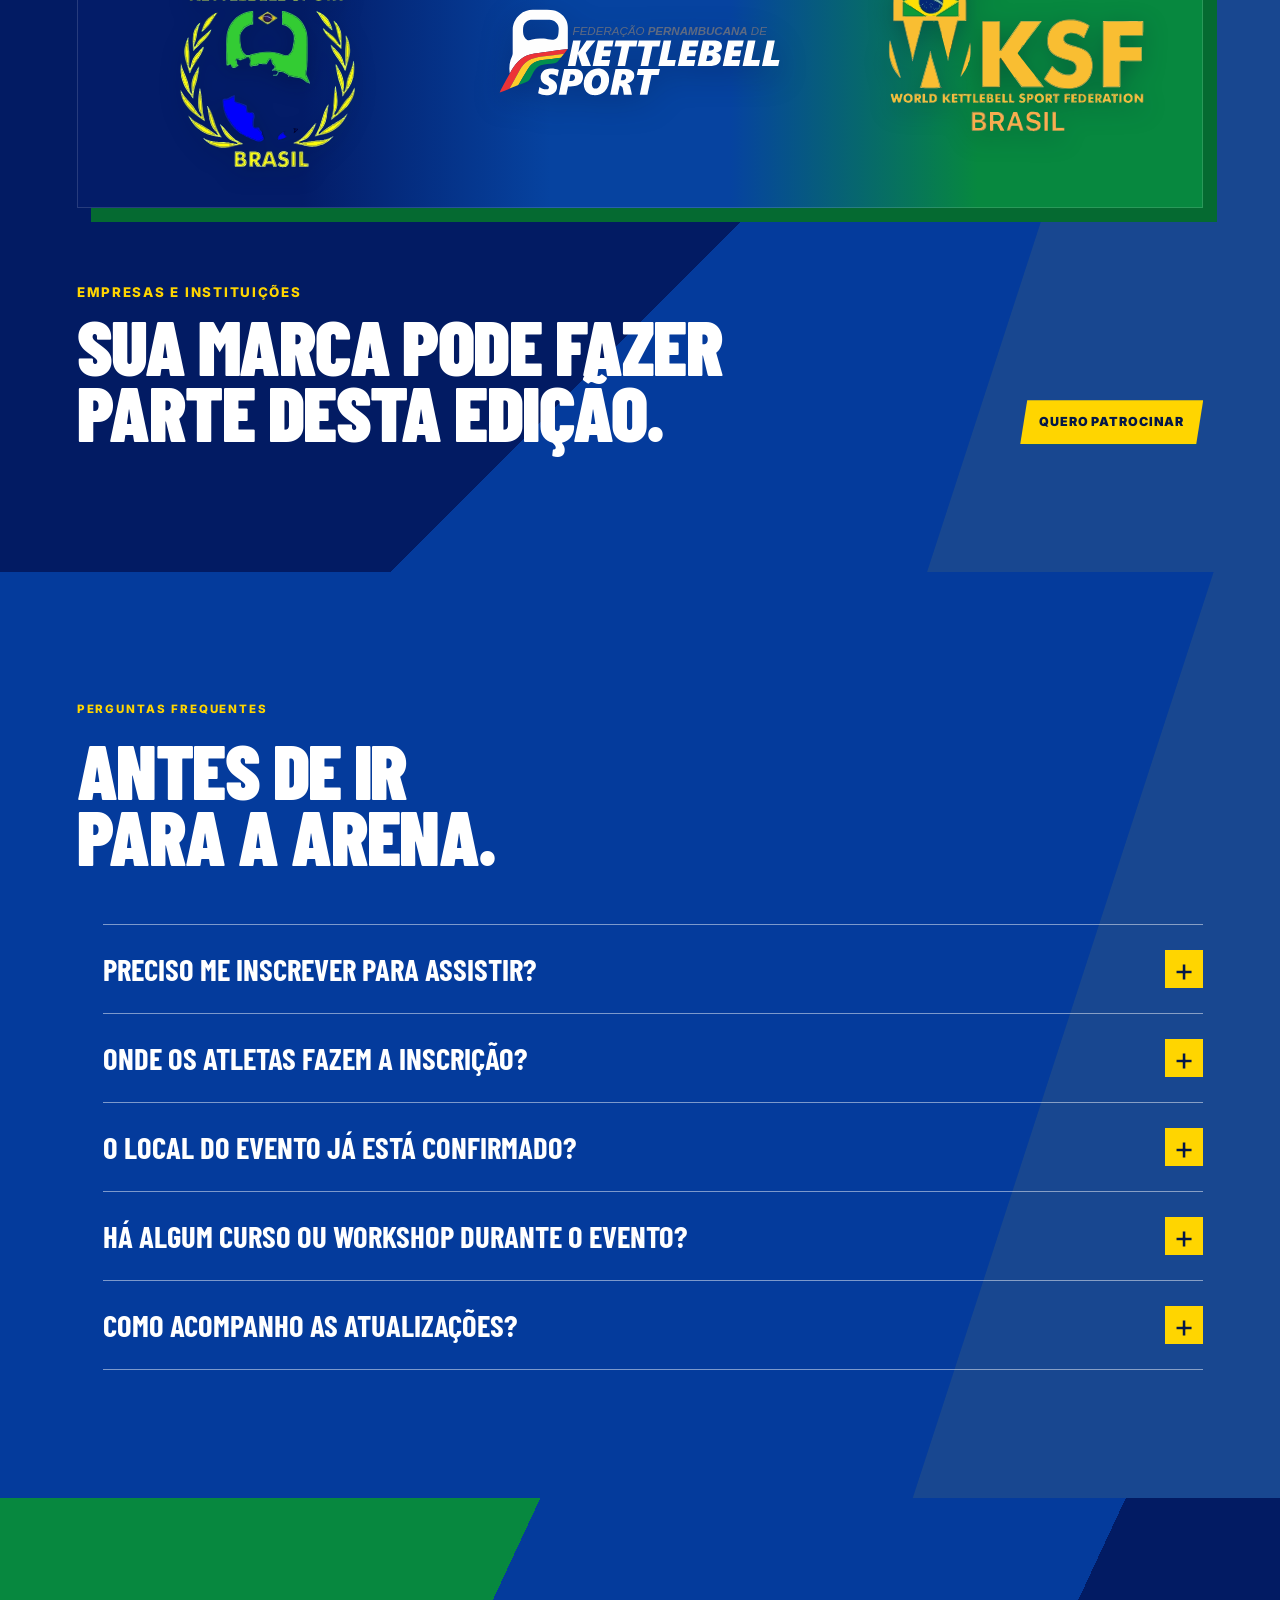
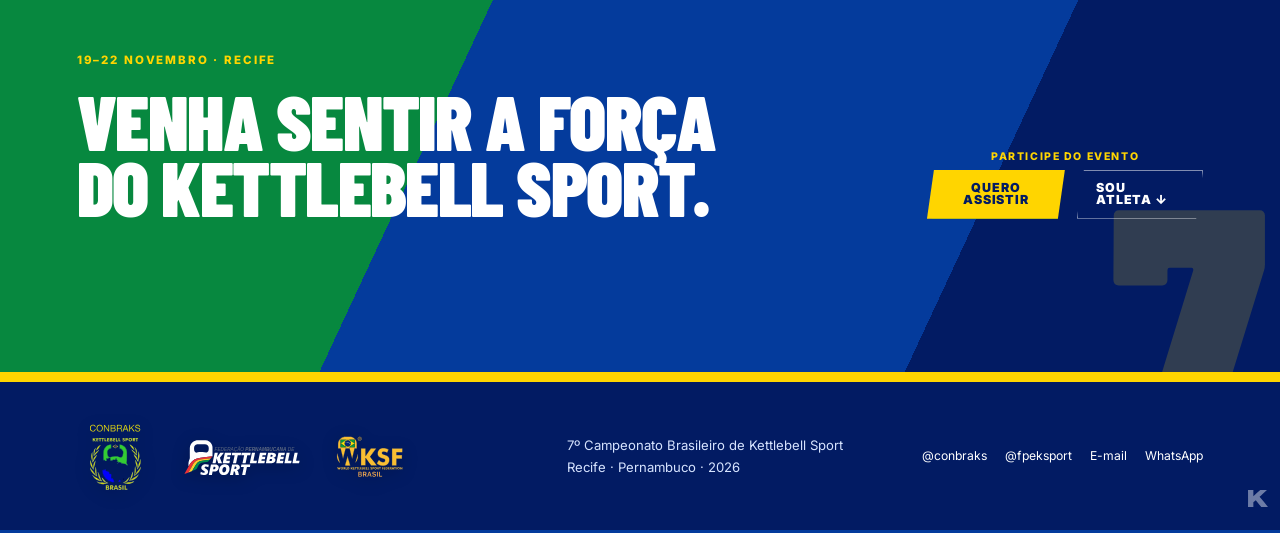
==== commit 7aef06b1: "update" ====
--- a/index.html
+++ b/index.html
@@ -13,7 +13,7 @@
   <link rel="preload" as="image" href="assets/opening/background-foreground-transparent.webp">
   <link rel="preload" as="image" href="assets/opening/otimizados/01-titulo.png">
   <link rel="icon" type="image/svg+xml" href="data:image/svg+xml,%3Csvg xmlns='http://www.w3.org/2000/svg' viewBox='0 0 64 64'%3E%3Crect width='64' height='64' rx='12' fill='%2307141f'/%3E%3Cpath d='M15 14h36L31 52H18l17-27H15z' fill='%23ffd20a'/%3E%3C/svg%3E">
-  <link rel="stylesheet" href="styles.css?v=20261109egg">
+  <link rel="stylesheet" href="styles.css?v=20261111anim2">
   <script>document.documentElement.classList.add('js');
   // Intro: só na primeira entrada pelo link (por aba). Não repete ao voltar de outras páginas nem com F5.
   try{if(sessionStorage.getItem('introSeen')==='1')document.documentElement.classList.add('intro-seen');}catch(_){}
@@ -104,6 +104,11 @@
       </div>
       <a class="opening__enter" href="#conteudo"><span>Conheça o evento</span><b aria-hidden="true">↓</b></a>
     </div>
+
+    <button class="anim-toggle" id="animToggle" type="button" aria-pressed="false" aria-label="Desativar animações do site">
+      <svg viewBox="0 0 24 24" aria-hidden="true" focusable="false"><circle cx="12" cy="12" r="8.5" fill="none" stroke="currentColor" stroke-width="2"/><line class="anim-toggle__slash" x1="6" y1="18" x2="18" y2="6" stroke="currentColor" stroke-width="2" stroke-linecap="round"/></svg>
+      <span class="anim-toggle__tip" role="tooltip">Desativar animações do site</span>
+    </button>
   </section>
 
   <main id="conteudo">
@@ -993,6 +998,6 @@
   </dialog>
 
   <dialog class="lightbox" id="galleryDialog" aria-label="Foto ampliada"><button type="button" data-close-gallery aria-label="Fechar">×</button><img src="[data-uri]" alt=""></dialog>
-  <script src="script.js?v=20261109egg"></script>
+  <script src="script.js?v=20261111anim2"></script>
 </body>
 </html>
--- a/styles.css
+++ b/styles.css
@@ -826,3 +826,24 @@
 html.kbe-return:not(.kbe-ready) body{visibility:hidden}
 html.kbe-return .opening__layer,html.kbe-return .opening__shimmer{animation:none!important;opacity:1!important}
 html.kbe-return .opening__shimmer{opacity:0!important}
+
+/* ===== Botão discreto "desativar animações" ===== */
+.anim-toggle{position:absolute;z-index:22;left:0;top:0;width:36px;height:36px;padding:0;border:0;border-radius:50%;background:transparent;color:#fff;cursor:pointer;opacity:0;pointer-events:none;transition:opacity .6s ease;-webkit-tap-highlight-color:transparent;touch-action:manipulation}
+.anim-toggle.is-visible{opacity:1;pointer-events:auto}
+.anim-toggle svg{display:block;width:100%;height:100%;opacity:.4;filter:drop-shadow(0 1px 3px rgba(0,0,0,.55));transition:opacity .25s ease}
+.anim-toggle[aria-pressed="true"] svg{opacity:.65}
+.anim-toggle:hover svg,.anim-toggle:focus-visible svg{opacity:.95}
+.anim-toggle__slash{opacity:0;transition:opacity .25s ease}
+.anim-toggle[aria-pressed="true"] .anim-toggle__slash{opacity:1}
+.anim-toggle:focus-visible{outline:3px solid var(--yellow);outline-offset:2px}
+.anim-toggle__tip{position:absolute;right:0;bottom:calc(100% + 6px);padding:7px 10px;border-left:3px solid var(--yellow);background:rgba(7,20,31,.94);color:#fff;font:600 .72rem/1.2 var(--body);letter-spacing:.04em;white-space:nowrap;opacity:0;transform:translateY(4px);pointer-events:none;transition:opacity .2s ease,transform .2s ease}
+.anim-toggle:hover .anim-toggle__tip,.anim-toggle:focus-visible .anim-toggle__tip,.anim-toggle.is-tip .anim-toggle__tip{opacity:1;transform:none}
+
+/* ===== Animações desativadas pelo botão (espelha o prefers-reduced-motion) ===== */
+html.no-anim{scroll-behavior:auto}
+html.no-anim *,html.no-anim *:before,html.no-anim *:after{animation-duration:.01ms!important;animation-delay:0s!important;animation-iteration-count:1!important;transition-duration:.01ms!important;transition-delay:0s!important}
+html.no-anim .reveal{opacity:1!important;transform:none!important}
+html.no-anim .opening__layer{opacity:1!important}
+html.no-anim .opening__water,html.no-anim .opening__shimmer{display:none!important}
+html.no-anim .opening__video{opacity:0!important}
+html.no-anim .site-header{opacity:1;transform:none}
